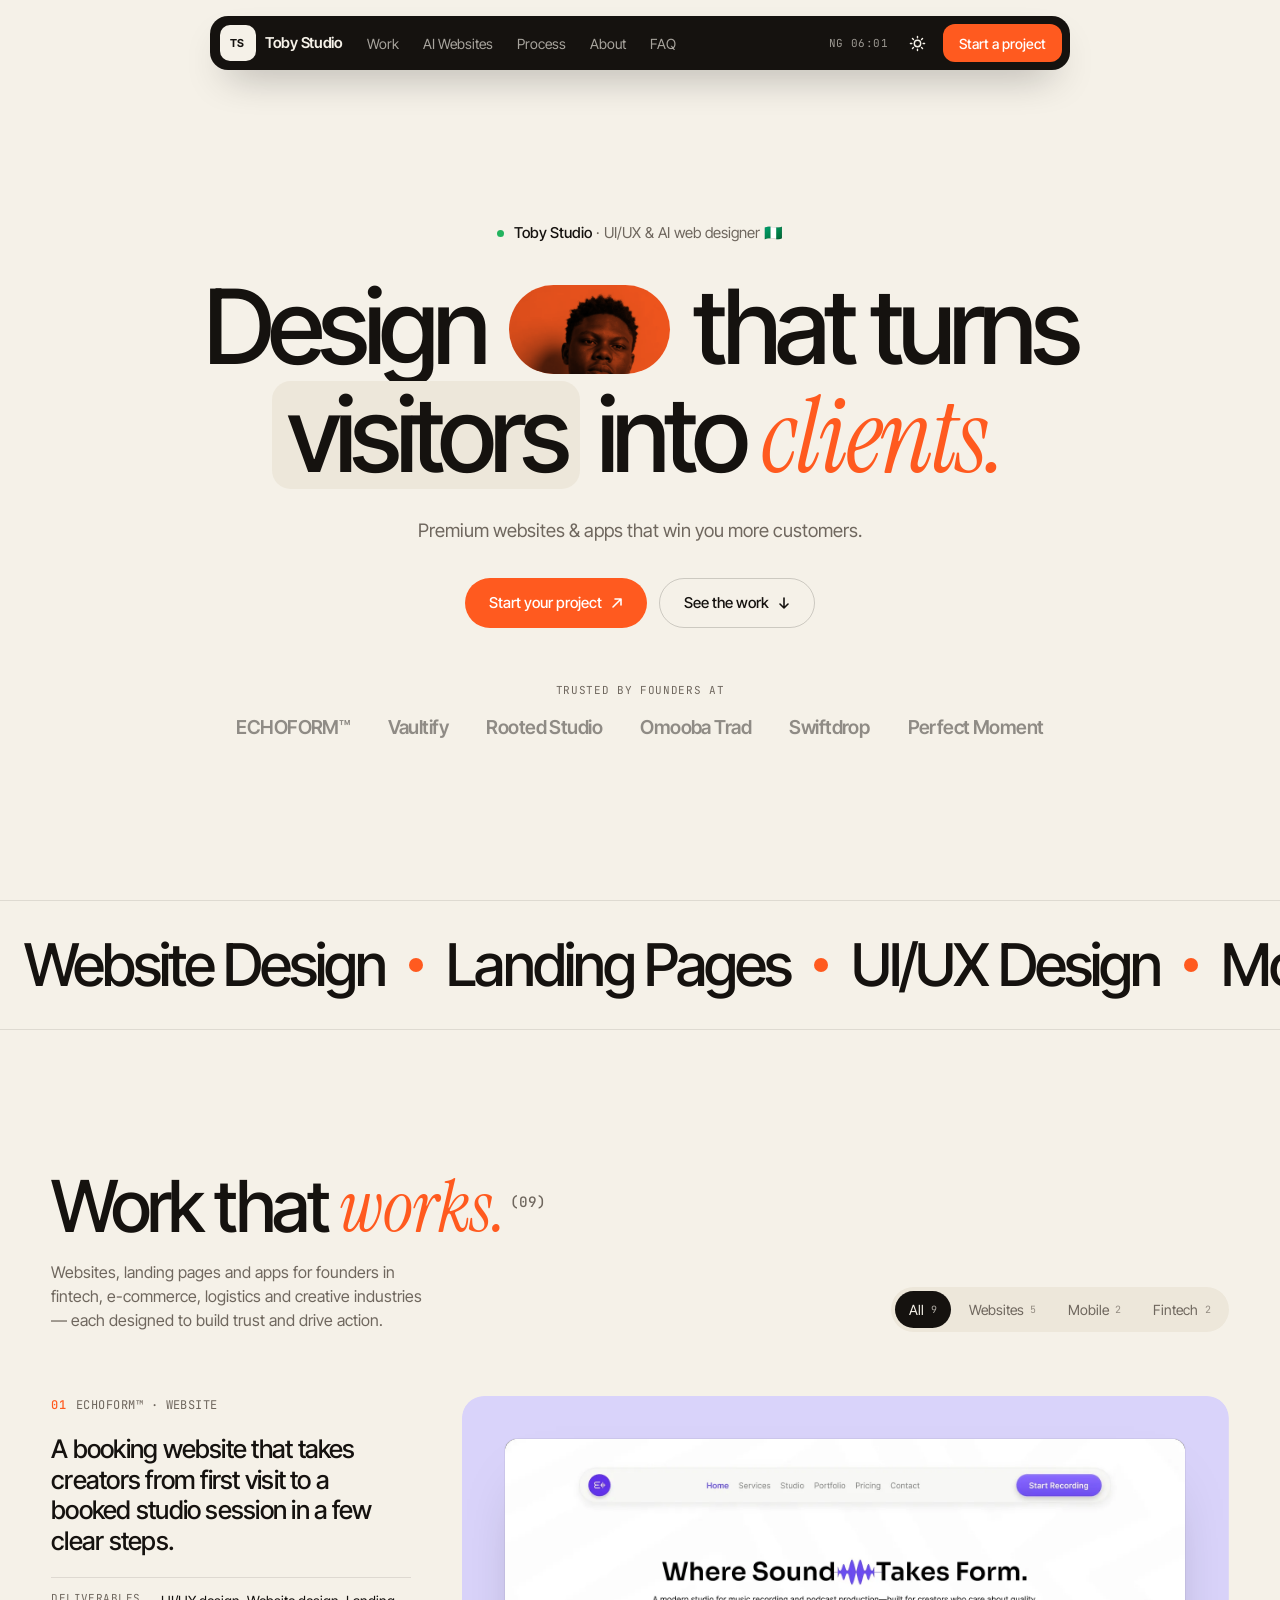
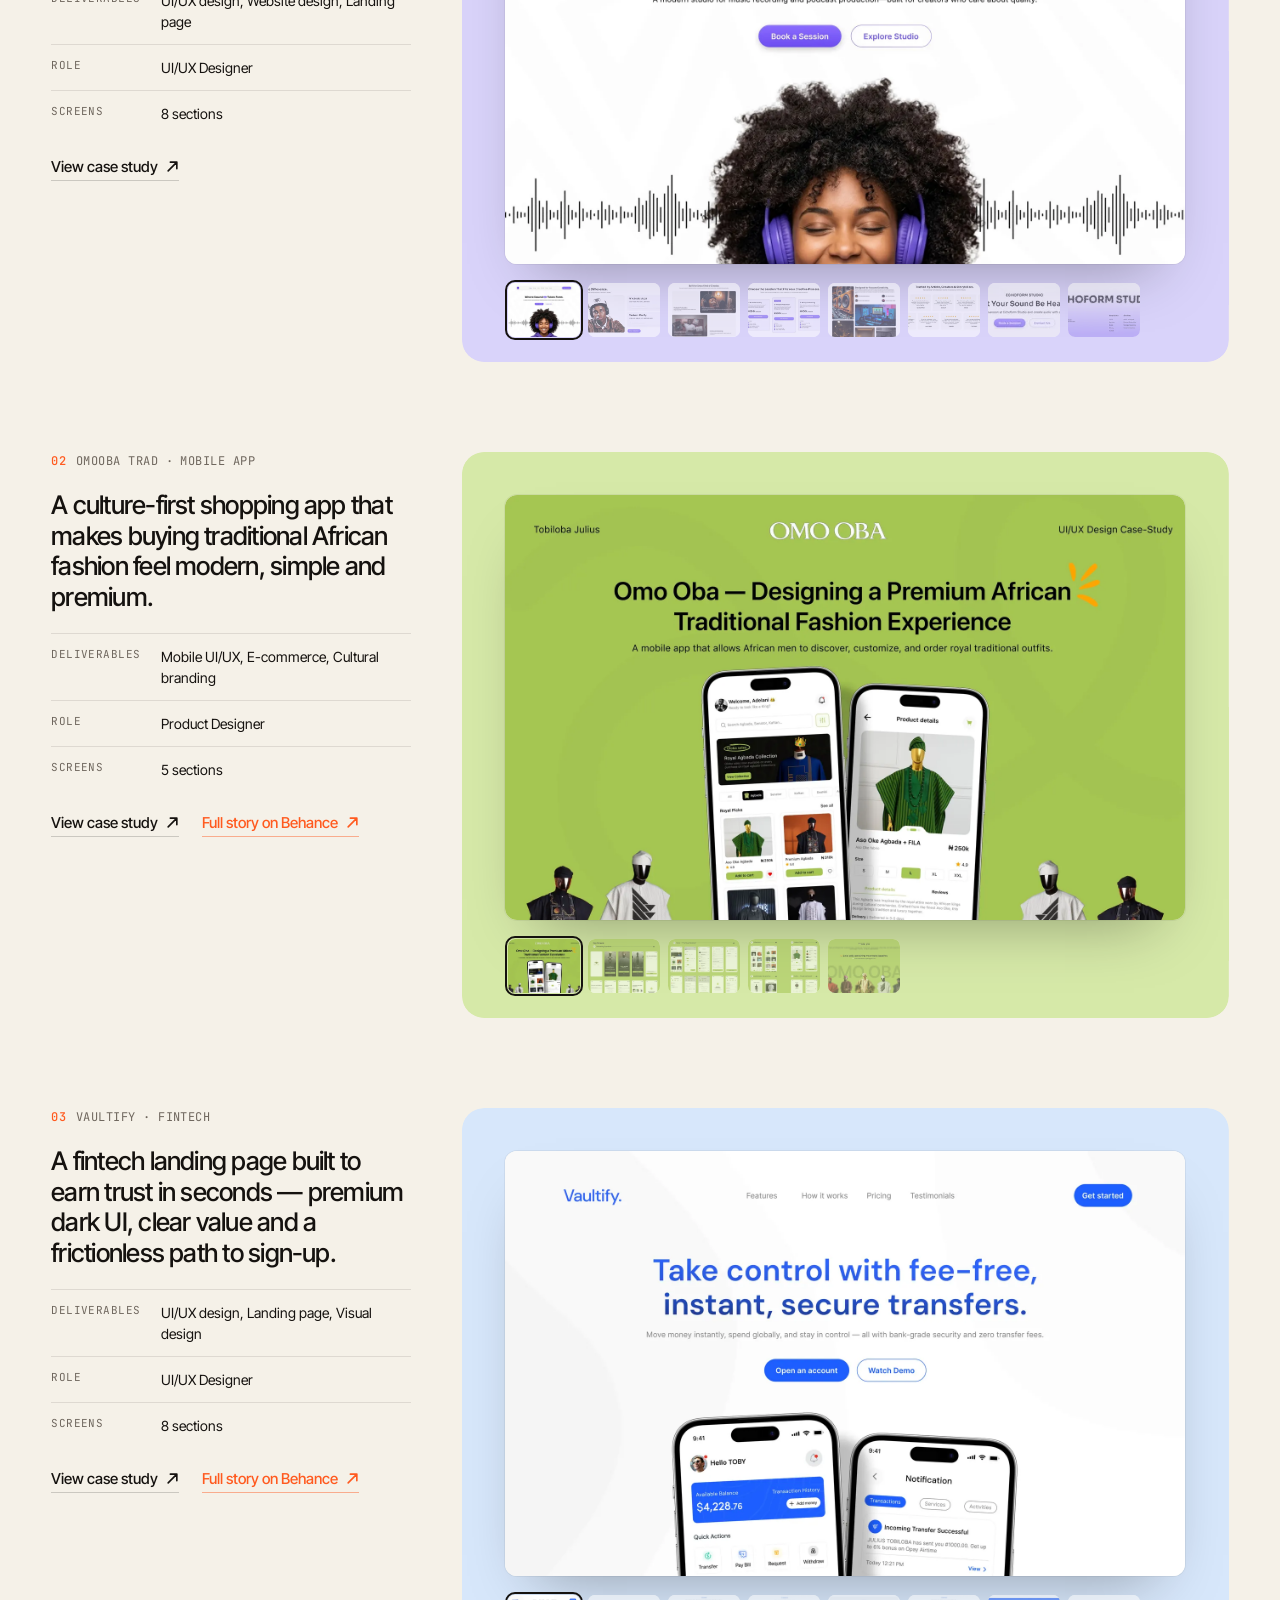
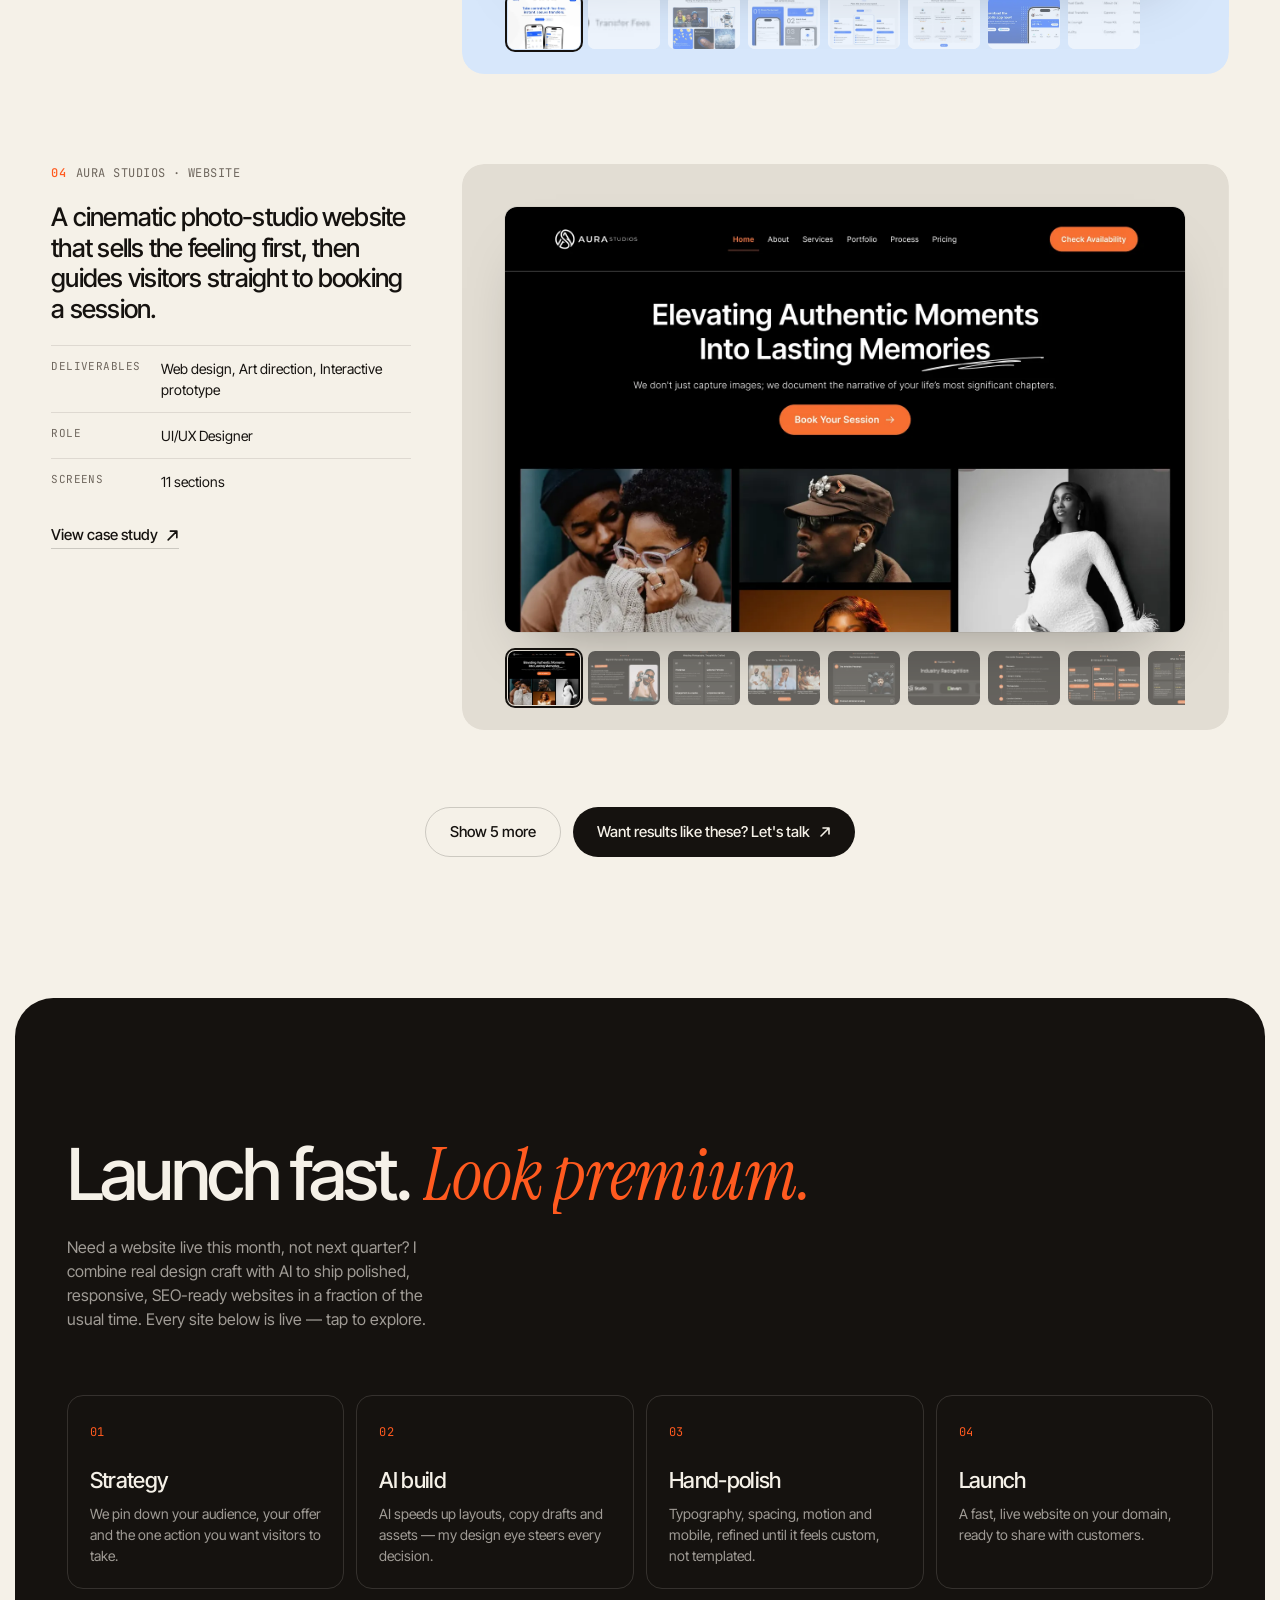
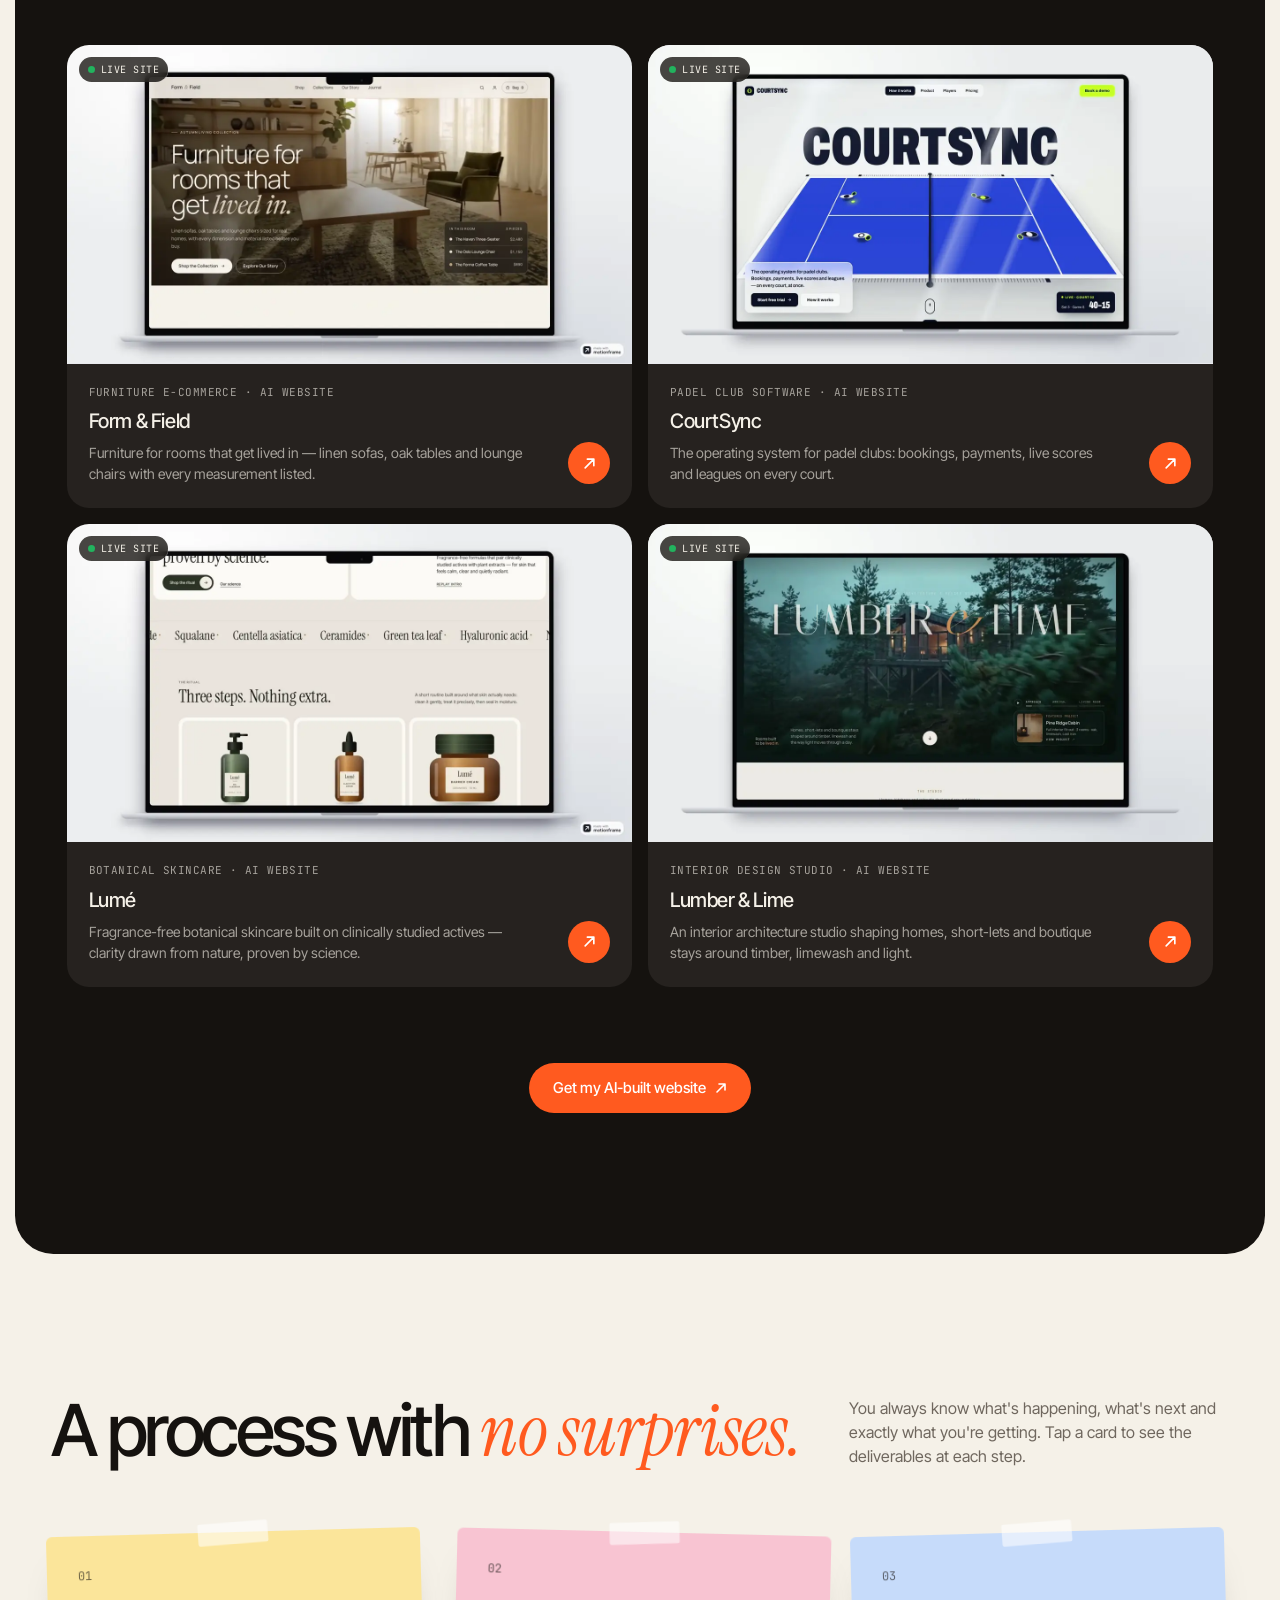
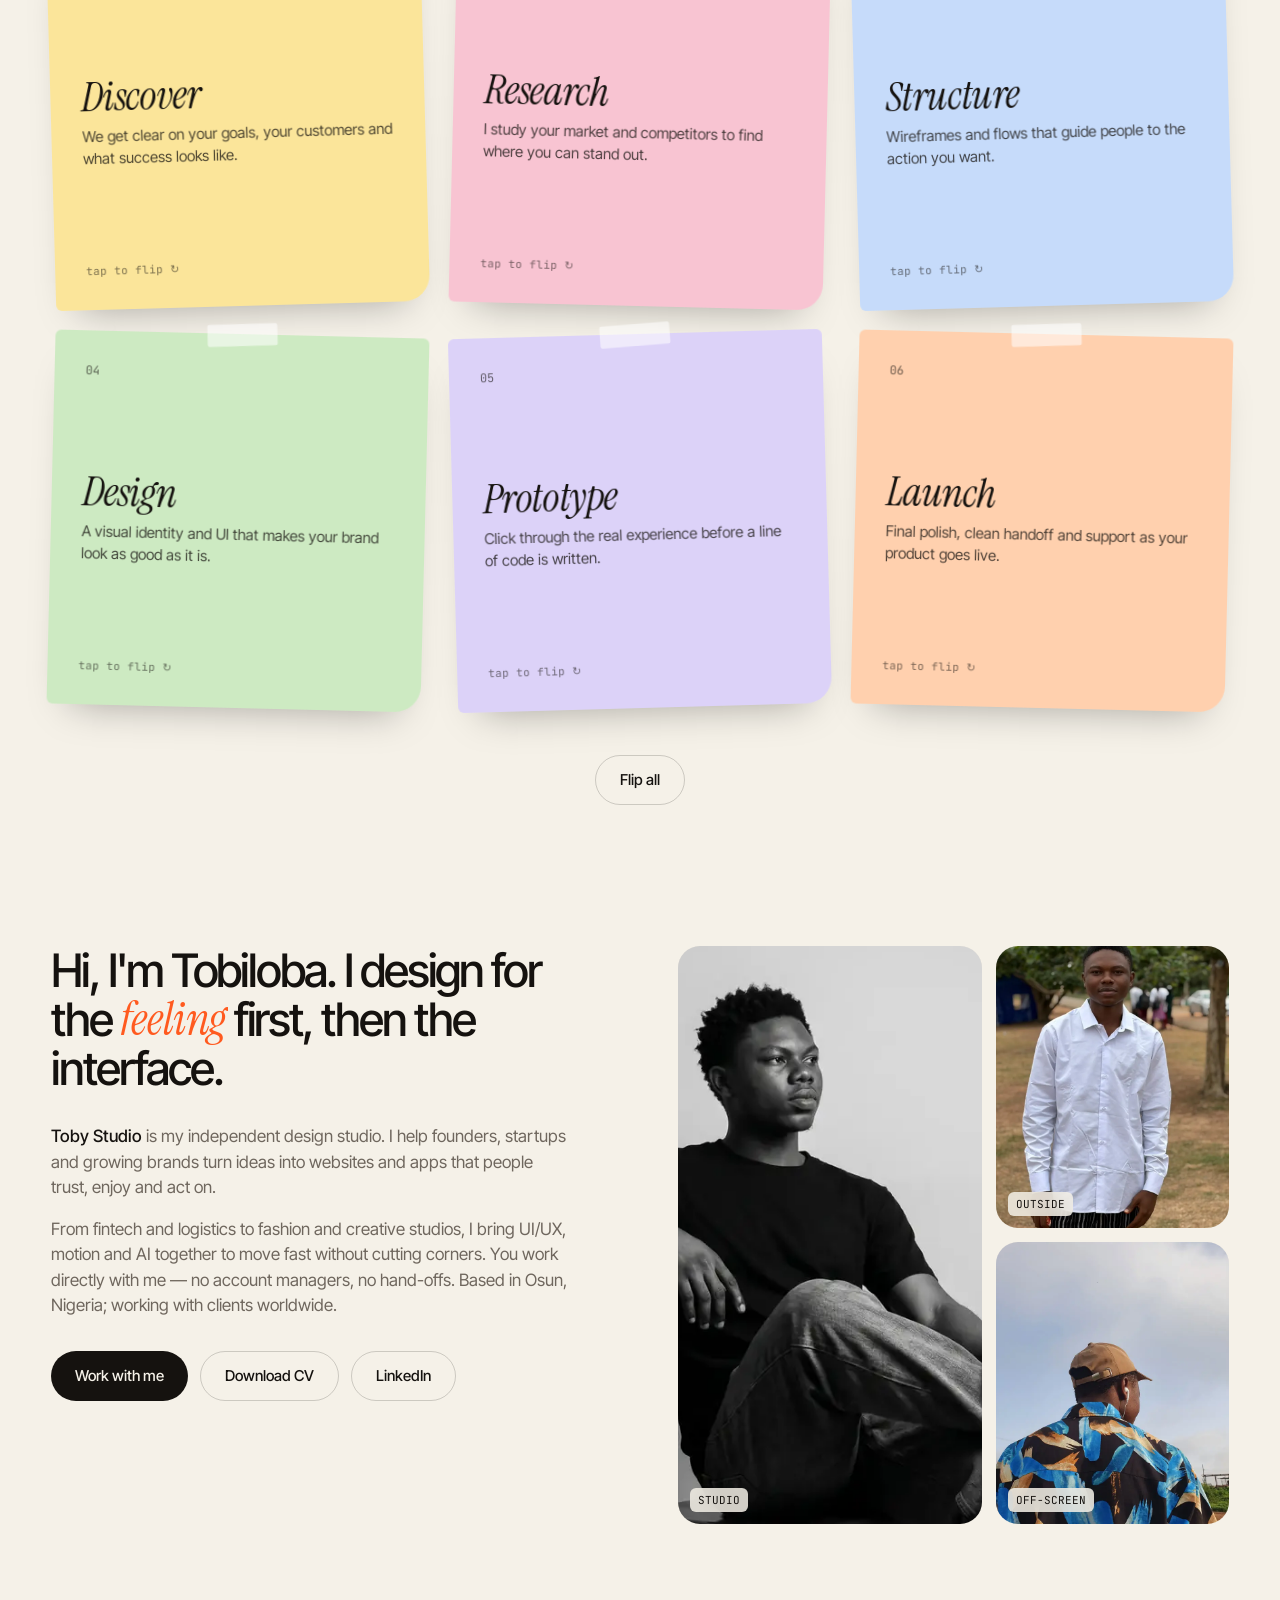
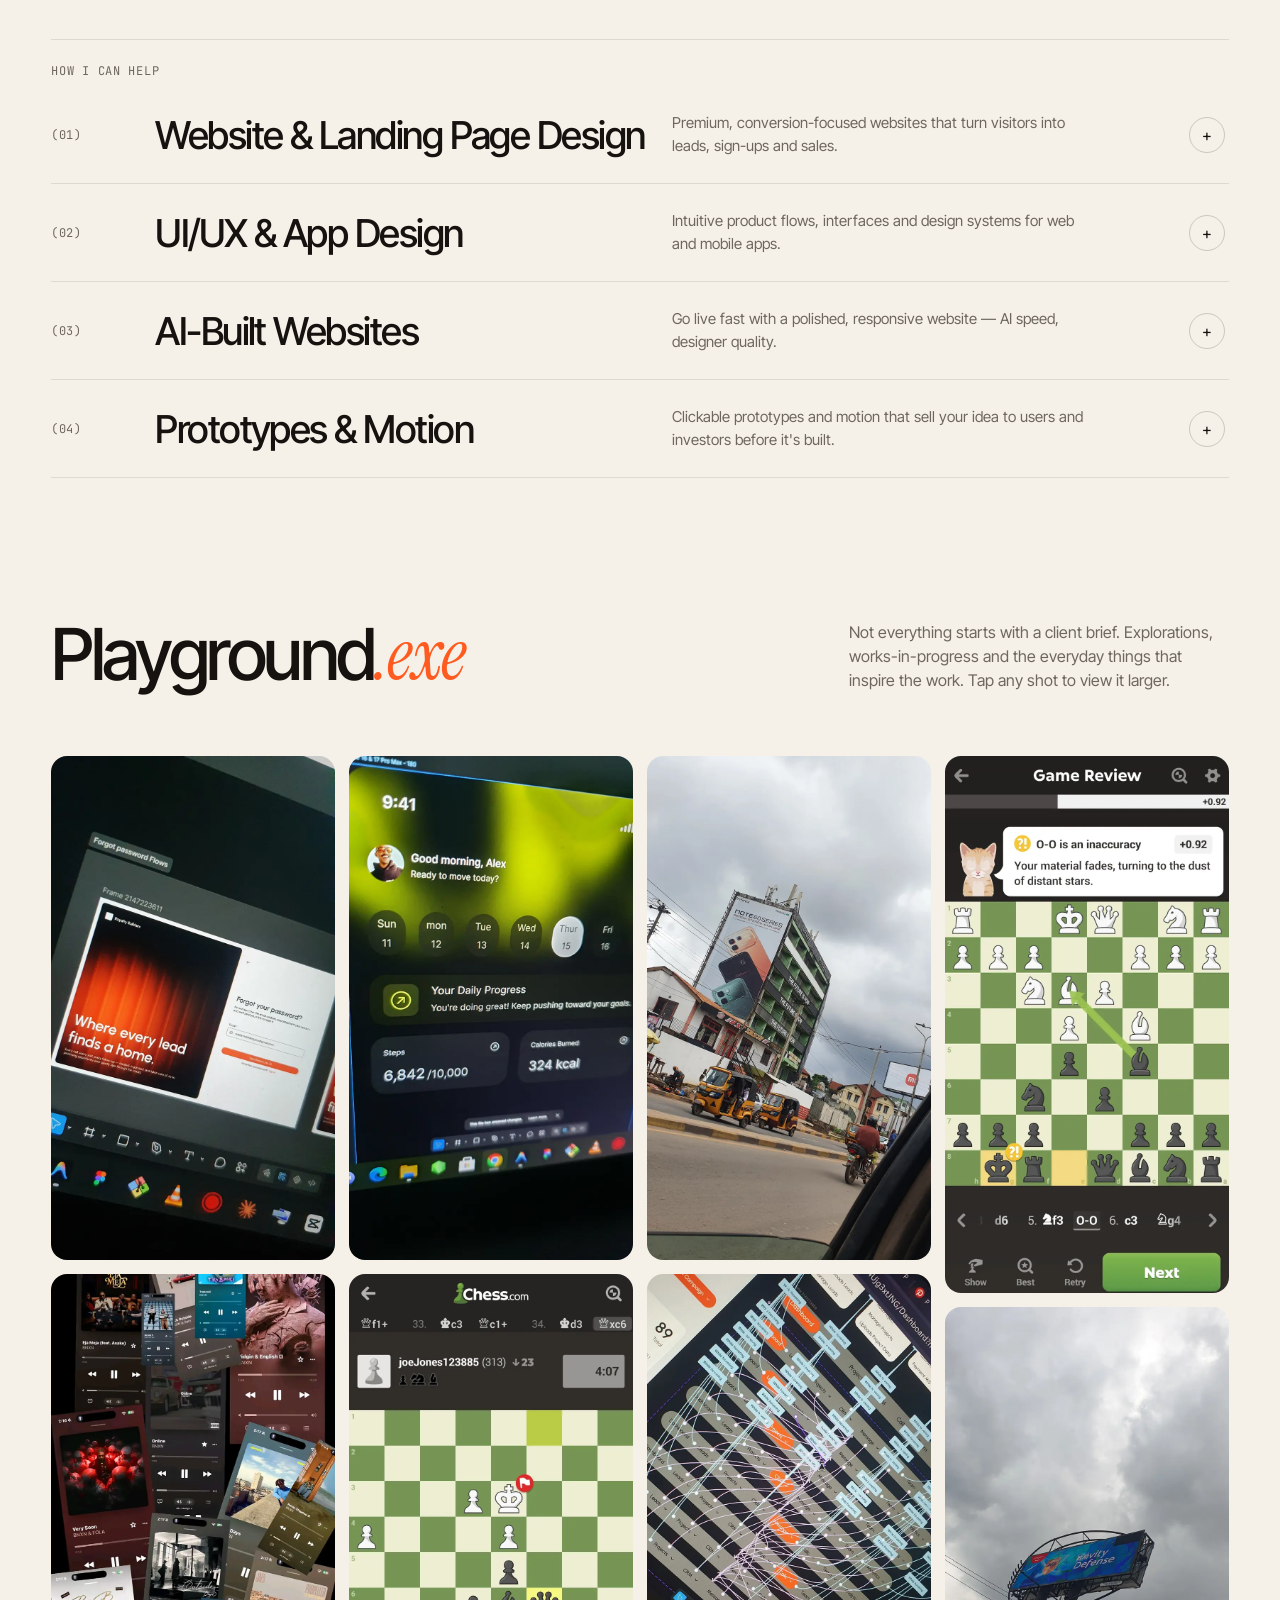
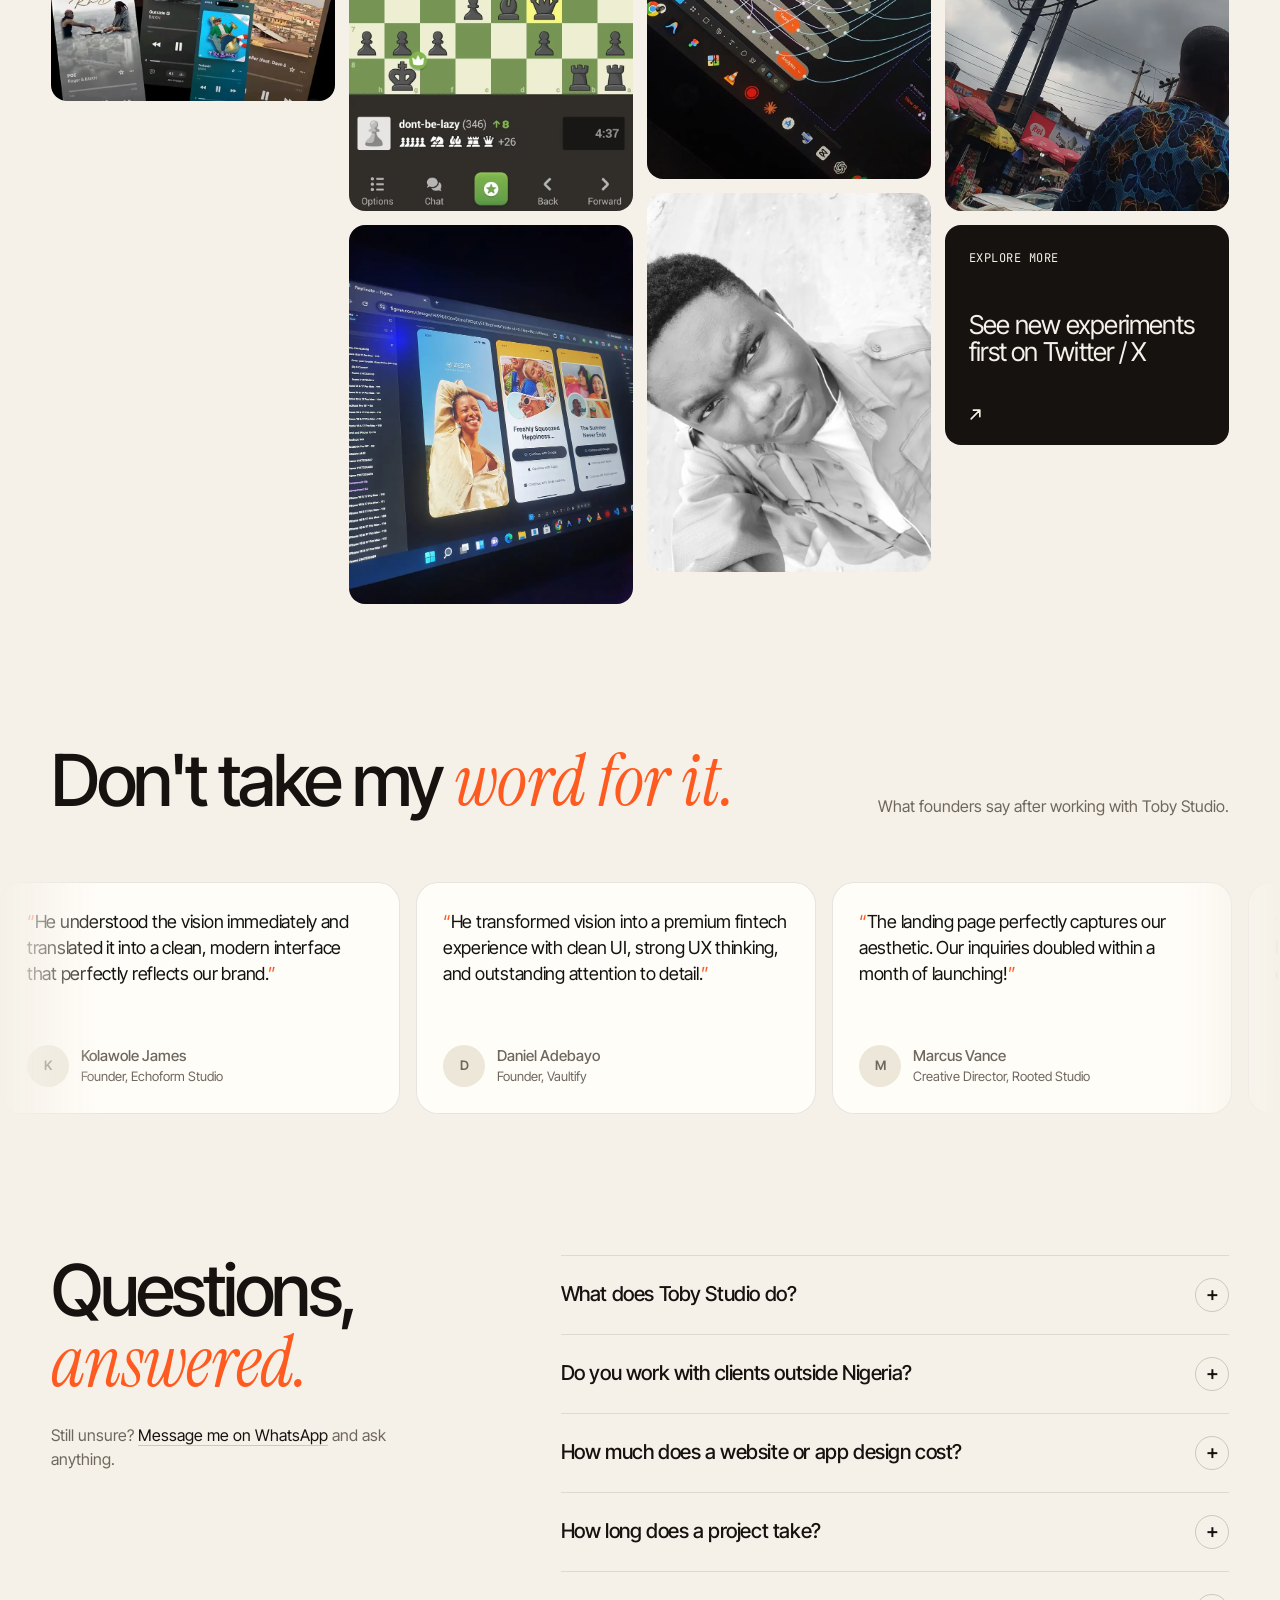
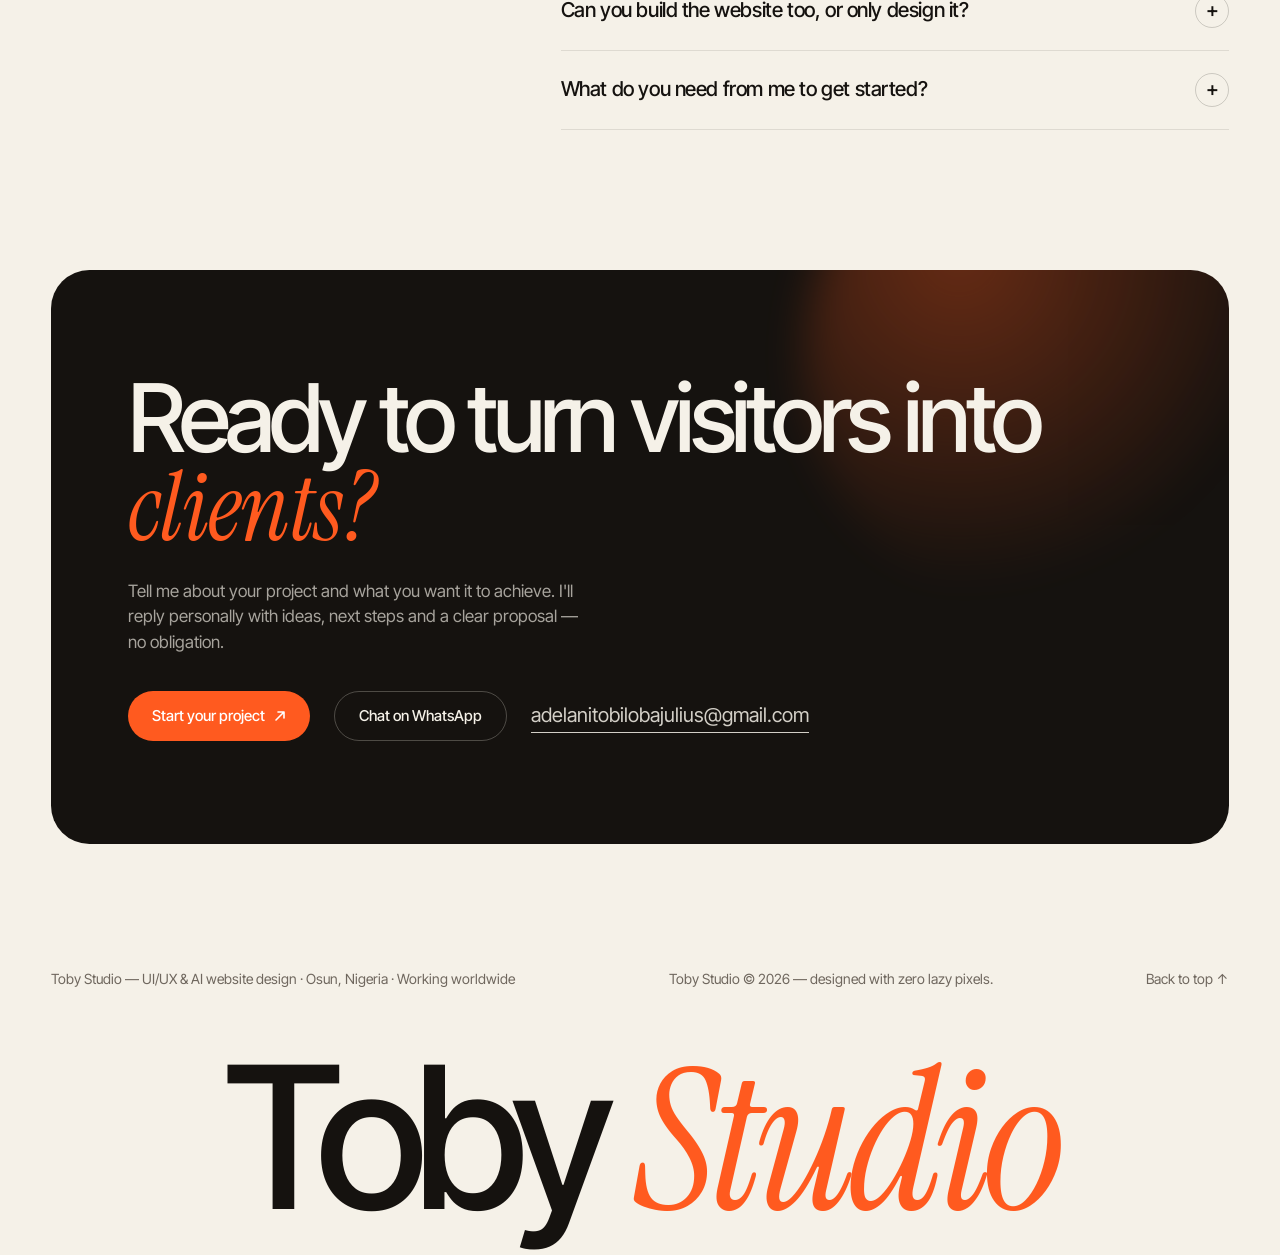
==== index.html @ 5767a740 "Link Vaultify, Omooba, Swiftdrop and Spark to their Behance case studies Co-Authored-By: Claude Opus" ====
<!DOCTYPE html>
<html lang="en">
<head>
<meta charset="UTF-8" />
<meta name="viewport" content="width=device-width, initial-scale=1.0" />
<title>Toby Studio | UI/UX & AI Website Designer in Nigeria</title>
<meta name="description" content="High-converting websites, landing pages and apps for founders worldwide, plus fast AI-built sites. UI/UX design by Tobiloba Julius, Nigeria." />
<meta name="theme-color" content="#F5F1E8" />
<meta property="og:title" content="Toby Studio | Websites & apps that turn visitors into clients" />
<meta property="og:site_name" content="Toby Studio" />
<meta property="og:description" content="UI/UX, website and landing page design by Tobiloba Julius — plus launch-ready AI-built websites. See the work and start your project." />
<meta property="og:locale" content="en_NG" />
<meta name="author" content="Tobiloba Julius" />
<meta name="robots" content="index, follow, max-image-preview:large" />
<link rel="canonical" href="https://toby-studio-ten.vercel.app/" />
<meta property="og:url" content="https://toby-studio-ten.vercel.app/" />
<meta property="og:image" content="https://toby-studio-ten.vercel.app/assets/img/og.jpg" />
<meta property="og:image:width" content="1200" />
<meta property="og:image:height" content="630" />
<meta property="og:image:alt" content="Tobiloba Julius, founder of Toby Studio" />
<meta name="twitter:image" content="https://toby-studio-ten.vercel.app/assets/img/og.jpg" />
<link rel="apple-touch-icon" href="https://toby-studio-ten.vercel.app/assets/img/apple-touch-icon.png" />
<meta property="og:type" content="website" />
<meta name="twitter:card" content="summary_large_image" />
<meta name="twitter:title" content="Toby Studio | Websites & apps that turn visitors into clients" />
<meta name="twitter:description" content="UI/UX, website and landing page design — plus launch-ready AI-built websites." />
<meta name="twitter:creator" content="@Julious_design" />
<script type="application/ld+json">[{"@context": "https://schema.org", "@type": "ProfessionalService", "name": "Toby Studio", "description": "UI/UX design, website and landing page design, mobile app design and AI-built websites for founders, startups and brands.", "founder": {"@type": "Person", "name": "Tobiloba Julius", "jobTitle": "UI/UX & AI Website Designer", "url": "https://toby-studio-ten.vercel.app/", "image": "https://toby-studio-ten.vercel.app/assets/img/headshot-800.webp"}, "email": "adelanitobilobajulius@gmail.com", "telephone": "+2348124084420", "address": {"@type": "PostalAddress", "addressRegion": "Osun", "addressCountry": "NG"}, "areaServed": "Worldwide", "knowsAbout": ["UI/UX design", "Website design", "Landing page design", "Mobile app design", "AI website development", "Prototyping"], "sameAs": ["https://x.com/Julious_design", "https://www.instagram.com/julious_design/", "https://www.behance.net/adelanitobiloba", "https://www.linkedin.com/in/tobiloba-julius/", "https://www.facebook.com/Julious.design"], "url": "https://toby-studio-ten.vercel.app/", "image": "https://toby-studio-ten.vercel.app/assets/img/og.jpg", "logo": "https://toby-studio-ten.vercel.app/assets/img/apple-touch-icon.png"}, {"@context": "https://schema.org", "@type": "FAQPage", "mainEntity": [{"@type": "Question", "name": "What does Toby Studio do?", "acceptedAnswer": {"@type": "Answer", "text": "Toby Studio is the independent design studio of Tobiloba Julius. I design websites, landing pages, mobile apps and product interfaces (UI/UX), and I build launch-ready websites with AI when you need to go live fast."}}, {"@type": "Question", "name": "Do you work with clients outside Nigeria?", "acceptedAnswer": {"@type": "Answer", "text": "Yes. I'm based in Osun, Nigeria and work remotely with founders, startups and brands worldwide. Feedback, calls and handoff all happen online."}}, {"@type": "Question", "name": "How much does a website or app design cost?", "acceptedAnswer": {"@type": "Answer", "text": "Every project is scoped individually, because a single landing page and a full product are very different jobs. Share your goals, timeline and budget range, and I'll send a clear proposal with pricing before any work starts."}}, {"@type": "Question", "name": "How long does a project take?", "acceptedAnswer": {"@type": "Answer", "text": "It depends on scope. A focused landing page moves much faster than a multi-screen app. You'll get a realistic timeline upfront, and regular updates as we go."}}, {"@type": "Question", "name": "Can you build the website too, or only design it?", "acceptedAnswer": {"@type": "Answer", "text": "Both. I can hand your developers clean, developer-ready designs, or design and build the website with AI-powered tools so it's live and ready for customers."}}, {"@type": "Question", "name": "What do you need from me to get started?", "acceptedAnswer": {"@type": "Answer", "text": "A short brief: what you do, who it's for and what you want visitors to do. Examples of sites you like help too. Send it by email or WhatsApp and we'll take it from there."}}]}, {"@context": "https://schema.org", "@type": "WebSite", "name": "Toby Studio", "url": "https://toby-studio-ten.vercel.app/"}]</script>
<link rel="icon" type="image/svg+xml" href="./favicon.svg" />
<link rel="preconnect" href="https://fonts.googleapis.com" />
<link rel="preconnect" href="https://fonts.gstatic.com" crossorigin />
<link href="https://fonts.googleapis.com/css2?family=Inter+Tight:wght@400;500;600&family=Instrument+Serif:ital@0;1&family=JetBrains+Mono:wght@400;500&display=swap" rel="stylesheet" />
<link rel="preload" as="image" href="./assets/img/headshot-800.webp" fetchpriority="high" />
<script>
  try { const t = localStorage.getItem('toby-theme'); if (t) document.documentElement.dataset.theme = t; } catch (e) {}
</script>
<style>
:root{
  --bg:#F5F1E8;
  --bg-2:#EDE7DA;
  --card:#FFFDF8;
  --fg:#15120F;
  --muted:#6F675E;
  --line:rgba(21,18,15,.10);
  --line-2:rgba(21,18,15,.18);
  --ink:#15120F;        /* always-contrasting surfaces (nav, AI block, CTA) */
  --ink-fg:#F5F1E8;
  --accent:#FF5A1F;
  --ok:#22B35E;
  --sans:"Inter Tight",system-ui,-apple-system,Segoe UI,Roboto,sans-serif;
  --serif:"Instrument Serif",Georgia,serif;
  --mono:"JetBrains Mono",ui-monospace,SFMono-Regular,Menlo,monospace;
  --pad:clamp(16px,4vw,56px);
  --max:1360px;
  --r:22px;
  --ease:cubic-bezier(.22,1,.36,1);
  color-scheme:light;
}
:root[data-theme="dark"]{
  --bg:#100E0C;
  --bg-2:#1A1714;
  --card:#1E1B17;
  --fg:#F2EDE4;
  --muted:#9A9288;
  --line:rgba(242,237,228,.10);
  --line-2:rgba(242,237,228,.18);
  --ink:#F2EDE4;
  --ink-fg:#100E0C;
  color-scheme:dark;
}
*,*::before,*::after{box-sizing:border-box;margin:0;padding:0}
html{scroll-behavior:smooth;-webkit-text-size-adjust:100%}
body{background:var(--bg);color:var(--fg);font-family:var(--sans);font-size:16px;line-height:1.5;-webkit-font-smoothing:antialiased;overflow-x:hidden;transition:background .5s,color .5s}
img,video{display:block;max-width:100%}
a{color:inherit;text-decoration:none}
button{font:inherit;color:inherit;background:none;border:0;cursor:pointer}
::selection{background:var(--accent);color:#fff}
.serif{font-family:var(--serif);font-style:italic;font-weight:400;letter-spacing:-.01em}
.mono{font-family:var(--mono);font-size:12px;letter-spacing:.04em;text-transform:uppercase}
.wrap{max-width:var(--max);margin:0 auto;padding:0 var(--pad)}
[hidden]{display:none!important}
.sr-only{position:absolute;width:1px;height:1px;overflow:hidden;clip:rect(0 0 0 0);white-space:nowrap}

/* buttons */
.btn{display:inline-flex;align-items:center;justify-content:center;gap:.55rem;height:50px;padding:0 24px;border-radius:999px;font-weight:500;font-size:15px;transition:transform .4s var(--ease),background .3s,color .3s,border-color .3s;white-space:nowrap}
.btn:active{transform:scale(.97)}
.btn svg{transition:transform .4s var(--ease)}
.btn:hover svg{transform:translate(2px,-2px)}
.btn-dark{background:var(--fg);color:var(--bg)}
.btn-dark:hover{background:var(--accent);color:#fff}
.btn-accent{background:var(--accent);color:#fff}
.btn-accent:hover{background:var(--fg);color:var(--bg)}
.btn-ghost{border:1px solid var(--line-2)}
.btn-ghost:hover{border-color:var(--fg)}
.dot{width:7px;height:7px;border-radius:50%;background:var(--ok);box-shadow:0 0 0 0 rgba(34,179,94,.55);animation:pulse 2s infinite;flex:none}
@keyframes pulse{70%{box-shadow:0 0 0 8px rgba(34,179,94,0)}100%{box-shadow:0 0 0 0 rgba(34,179,94,0)}}

/* floating nav */
.nav{position:fixed;top:16px;left:50%;transform:translateX(-50%);z-index:50;width:min(860px,calc(100% - 24px));background:var(--ink);color:var(--ink-fg);border-radius:18px;padding:8px 8px 8px 10px;display:flex;align-items:center;gap:1rem;box-shadow:0 18px 40px -18px rgba(0,0,0,.45);transition:transform .5s var(--ease)}
.nav.hide{transform:translate(-50%,-140%)}
.logo-mark{width:36px;height:36px;border-radius:10px;background:var(--ink-fg);color:var(--ink);display:grid;place-items:center;font-size:11px;font-weight:700;letter-spacing:.02em;flex:none;transition:transform .5s var(--ease),background .3s,color .3s}
.brand{display:inline-flex;align-items:center;gap:.6rem;flex:none}
.brand-name{font-weight:600;font-size:15px;letter-spacing:-.02em}
.brand:hover .logo-mark{transform:rotate(-8deg);background:var(--accent);color:#fff}
.wordmark{font-size:clamp(64px,15.5vw,250px);font-weight:500;letter-spacing:-.065em;line-height:.85;text-align:center;margin-top:clamp(32px,5vw,64px);white-space:nowrap;user-select:none;color:var(--fg)}
.wordmark .serif{color:var(--accent);letter-spacing:-.04em}
.footer{overflow:hidden}
@media (max-width:1100px) and (min-width:1025px){.brand-name{display:none}}
.nav-links{display:flex;gap:1.5rem;font-size:14px;margin-left:.5rem}
.nav-links a{opacity:.65;transition:opacity .3s}
.nav-links a:hover{opacity:1}
.nav-right{margin-left:auto;display:flex;align-items:center;gap:.4rem}
.nav-clock{font-family:var(--mono);font-size:11px;opacity:.6;letter-spacing:.04em;margin-right:.25rem;white-space:nowrap}
.icon-btn{width:38px;height:38px;border-radius:12px;display:grid;place-items:center;transition:background .3s}
.icon-btn:hover{background:rgba(127,127,127,.2)}
.nav .btn{height:38px;padding:0 16px;font-size:14px;border-radius:12px}
.menu-btn{display:none}
.menu-btn span{display:block;width:16px;height:1.5px;background:currentColor;transition:transform .4s var(--ease)}
.menu-btn span+span{margin-top:5px}
.menu-open .menu-btn span:first-child{transform:translateY(3.25px) rotate(45deg)}
.menu-open .menu-btn span:last-child{transform:translateY(-3.25px) rotate(-45deg)}
.theme-moon{display:none}
:root[data-theme="dark"] .theme-sun{display:none}
:root[data-theme="dark"] .theme-moon{display:block}
.mobile-menu{position:fixed;inset:0;z-index:45;background:var(--bg);padding:110px var(--pad) 40px;display:flex;flex-direction:column;justify-content:space-between;clip-path:inset(0 0 100% 0);transition:clip-path .7s var(--ease)}
.menu-open .mobile-menu{clip-path:inset(0 0 0 0)}
.mobile-menu nav a{display:block;font-size:clamp(40px,12vw,64px);letter-spacing:-.04em;line-height:1.1;padding:.15em 0;border-bottom:1px solid var(--line)}

/* hero */
.hero{min-height:100svh;display:flex;flex-direction:column;align-items:center;justify-content:center;text-align:center;padding:120px var(--pad) 56px;position:relative}
.hello{display:inline-flex;align-items:center;gap:.6rem;font-size:15px;color:var(--muted);margin-bottom:28px}
.hello b{color:var(--fg);font-weight:500}
.hello > span:last-child{text-align:center}
@media (max-width:640px){.hello{font-size:13px;max-width:300px}}
.hero h1{font-weight:500;font-size:clamp(30px,min(8.1vw,15vh),132px);line-height:1.04;letter-spacing:-.055em}
.hero h1 .ln{display:block;white-space:nowrap}
.hero-sub em{font-family:var(--serif);font-size:1.12em;line-height:1;color:var(--fg)}
.hero h1 .serif{color:var(--accent);letter-spacing:-.025em;padding-right:.03em}
.w{display:inline-block;opacity:0;transform:translateY(.4em);filter:blur(8px);transition:opacity .9s var(--ease),transform .9s var(--ease),filter .9s var(--ease),width .6s var(--ease)}
.ready .w{opacity:1;transform:none;filter:none}
.face{display:inline-block;vertical-align:middle;width:1.55em;height:.86em;border-radius:999px;overflow:hidden;margin:0 .06em;position:relative;top:-.06em;background:var(--accent)}
.face:hover{width:1.9em}
.face img{width:100%;height:100%;object-fit:cover;object-position:center 22%;filter:grayscale(1) contrast(1.05);mix-blend-mode:multiply}
.hl{background:var(--bg-2);border-radius:.18em;padding:0 .14em}
.hero-sub{margin:26px auto 0;font-size:clamp(14px,1.45vw,21px);color:var(--muted);white-space:nowrap}
.chips{display:flex;flex-wrap:wrap;justify-content:center;align-items:center;gap:8px;margin-top:24px;font-size:14px}
.chips .lbl{color:var(--muted);margin-right:4px}
.chip{padding:6px 12px;border-radius:999px;background:var(--card);border:1px solid var(--line);transition:transform .4s var(--ease),background .3s,color .3s}
.chip:hover{transform:translateY(-3px) rotate(-2deg);background:var(--fg);color:var(--bg)}
.hero-cta{display:flex;flex-wrap:wrap;justify-content:center;gap:.75rem;margin-top:34px}
.avail{display:inline-flex;align-items:center;gap:.5rem;font-size:13px;color:var(--muted);margin-top:18px}
.trust{margin-top:clamp(40px,6vh,72px);display:flex;flex-direction:column;align-items:center;gap:14px}
.trust-lbl{font-family:var(--mono);font-size:11px;text-transform:uppercase;letter-spacing:.06em;color:var(--muted)}
.trust ul{list-style:none;display:flex;flex-wrap:wrap;justify-content:center;gap:10px clamp(20px,3vw,44px)}
.trust li{font-size:clamp(16px,1.5vw,21px);font-weight:600;letter-spacing:-.03em;color:var(--fg);opacity:.45;transition:opacity .3s}
.trust li:hover{opacity:1}
.u{color:var(--fg);border-bottom:1px solid var(--line-2)}
.u:hover{color:var(--accent);border-color:var(--accent)}
.services-title{font-family:var(--mono);font-size:12px;font-weight:400;text-transform:uppercase;letter-spacing:.06em;color:var(--muted);padding:22px 0 6px}
.more-wrap{gap:.75rem;flex-wrap:wrap}
.faq-grid{display:grid;grid-template-columns:.8fr 1.2fr;gap:clamp(24px,5vw,80px);align-items:start}
.faq-list{border-top:1px solid var(--line)}
.faq-item{border-bottom:1px solid var(--line)}
.faq-item summary{list-style:none;cursor:pointer;display:flex;justify-content:space-between;align-items:center;gap:1rem;padding:22px 0;font-size:clamp(18px,1.6vw,22px);font-weight:500;letter-spacing:-.02em}
.faq-item summary::-webkit-details-marker{display:none}
.faq-item .plus{width:34px;height:34px;flex:none;border-radius:50%;border:1px solid var(--line-2);display:grid;place-items:center;transition:transform .4s var(--ease),background .3s,color .3s}
.faq-item[open] .plus{transform:rotate(45deg);background:var(--accent);border-color:var(--accent);color:#fff}
.faq-item p{color:var(--muted);padding:0 48px 22px 0;max-width:640px}
@media (max-width:1024px){.faq-grid{grid-template-columns:1fr}}
.fade{opacity:0;transform:translateY(14px);transition:opacity 1s var(--ease) .45s,transform 1s var(--ease) .45s}
.ready .fade{opacity:1;transform:none}

/* marquee */
.marquee{overflow:hidden;border-block:1px solid var(--line);padding:20px 0;user-select:none}
.marquee-track{display:flex;align-items:center;width:max-content;animation:scroll 40s linear infinite}
.marquee-track span{font-size:clamp(32px,4.6vw,68px);letter-spacing:-.05em;font-weight:500;padding:0 .4em;white-space:nowrap}
.marquee-track i{width:14px;height:14px;border-radius:50%;background:var(--accent);flex:none}
@keyframes scroll{to{transform:translateX(-50%)}}

/* sections */
.section{padding:clamp(80px,11vw,150px) 0}
.s-head{display:flex;justify-content:space-between;align-items:flex-end;gap:1.5rem 2rem;margin-bottom:clamp(36px,5vw,64px);flex-wrap:wrap}
.s-title{font-weight:500;font-size:clamp(40px,5.6vw,84px);line-height:1;letter-spacing:-.05em}
.s-title sup{font-family:var(--mono);font-size:.2em;letter-spacing:0;vertical-align:super;color:var(--muted);margin-left:.3em}
.s-title .serif{color:var(--accent)}
.s-sub{max-width:380px;color:var(--muted)}
.reveal{opacity:0}
.reveal.in{opacity:1;animation:rvUp 1s var(--ease) var(--d,0ms) backwards}
@keyframes rvUp{from{opacity:0;translate:0 44px}to{opacity:1;translate:0 0}}

/* tabs */
.tabs{display:inline-flex;gap:4px;padding:4px;background:var(--bg-2);border-radius:999px;flex-wrap:wrap}
.tabs button{padding:8px 14px;border-radius:999px;font-size:14px;color:var(--muted);transition:background .3s,color .3s;display:inline-flex;gap:.4rem;align-items:center}
.tabs button small{font-family:var(--mono);font-size:10px;opacity:.7}
.tabs button.active{background:var(--fg);color:var(--bg)}
.tabs button:not(.active):hover{color:var(--fg)}

/* case rows */
.cases{display:flex;flex-direction:column;gap:clamp(56px,7vw,100px)}
.case{display:grid;grid-template-columns:minmax(260px,.75fr) 1.6fr;gap:clamp(24px,4vw,64px);align-items:start}
.case[hidden]{display:none}
.case-info{position:sticky;top:110px;display:flex;flex-direction:column;gap:1.25rem}
.case-label{display:flex;align-items:center;gap:.6rem;color:var(--muted)}
.case-label b{color:var(--accent);font-weight:500}
.case-info h3{font-size:clamp(22px,2vw,28px);font-weight:500;letter-spacing:-.03em;line-height:1.2}
.case-info dl{display:grid;grid-template-columns:110px 1fr;font-size:14px}
.case-info dt{font-family:var(--mono);font-size:11px;text-transform:uppercase;letter-spacing:.04em;color:var(--muted);padding:12px 0;border-top:1px solid var(--line)}
.case-info dd{padding:12px 0;border-top:1px solid var(--line)}
.case-open{align-self:flex-start;display:inline-flex;align-items:center;gap:.5rem;font-weight:500;font-size:15px;border-bottom:1px solid var(--line-2);padding-bottom:2px;transition:color .3s,border-color .3s}
.case-open:hover{color:var(--accent);border-color:var(--accent)}
.stage{background:var(--tint,var(--bg-2));border-radius:var(--r);padding:clamp(16px,3.4vw,44px) clamp(16px,3.4vw,44px) clamp(14px,2vw,22px);position:relative;overflow:hidden}
:root[data-theme="dark"] .stage{background:color-mix(in srgb,var(--tint) 18%,var(--card))}
.stage-main{display:block;width:100%;aspect-ratio:16/10;border-radius:12px;overflow:hidden;background:var(--card);box-shadow:0 30px 60px -30px rgba(0,0,0,.35),0 0 0 1px rgba(0,0,0,.05);cursor:none}
.stage-main img{width:100%;height:100%;object-fit:cover;object-position:top center;transition:transform 1.4s var(--ease),opacity .35s}
.stage-main:hover img{transform:scale(1.03)}
.stage-main img.swap{opacity:0}
.strip{display:flex;gap:8px;margin-top:16px;overflow-x:auto;scrollbar-width:none;padding:3px}
.strip::-webkit-scrollbar{display:none}
.strip button{flex:none;width:72px;height:54px;border-radius:7px;overflow:hidden;opacity:.55;outline:2px solid transparent;outline-offset:1px;transition:opacity .3s,outline-color .3s,transform .3s var(--ease);background:var(--card)}
.strip button:hover{opacity:.9;transform:translateY(-2px)}
.strip button.active{opacity:1;outline-color:var(--fg)}
.strip img{width:100%;height:100%;object-fit:cover;object-position:top}
.more-wrap{display:flex;justify-content:center;margin-top:clamp(48px,6vw,80px)}

/* cursor */
.cursor{position:fixed;top:0;left:0;z-index:60;width:88px;height:88px;margin:-44px 0 0 -44px;border-radius:50%;background:var(--accent);color:#fff;display:grid;place-items:center;font-size:13px;font-weight:600;pointer-events:none;transform:translate3d(-200px,-200px,0);scale:0;transition:scale .4s var(--ease);will-change:transform}
.cursor.on{scale:1}
@media (hover:none),(pointer:coarse){.cursor{display:none}.stage-main{cursor:pointer}}

/* AI section (contrasting block in both themes) */
.ai{background:var(--ink);color:var(--ink-fg);border-radius:clamp(22px,3vw,40px);margin:0 clamp(8px,1.2vw,16px)}
.ai .s-sub{color:color-mix(in srgb,var(--ink-fg) 62%,transparent)}
.ai-flow{display:grid;grid-template-columns:repeat(4,1fr);gap:12px;margin-bottom:clamp(36px,5vw,56px)}
.ai-step{border:1px solid color-mix(in srgb,var(--ink-fg) 14%,transparent);border-radius:16px;padding:22px;transition:background .4s,border-color .4s}
.ai-step:hover{background:color-mix(in srgb,var(--ink-fg) 6%,transparent);border-color:var(--accent)}
.ai-step .mono{color:var(--accent)}
.ai-step h4{font-size:22px;font-weight:500;letter-spacing:-.03em;margin:22px 0 6px}
.ai-step p{font-size:14px;color:color-mix(in srgb,var(--ink-fg) 62%,transparent)}
.ai-grid{display:grid;grid-template-columns:repeat(2,1fr);gap:16px}
@media (max-width:760px){.ai-grid{grid-template-columns:1fr}}
.ai-card{border-radius:var(--r);overflow:hidden;background:color-mix(in srgb,var(--ink-fg) 7%,transparent);display:flex;flex-direction:column;transition:transform .5s var(--ease)}
.ai-card:hover{transform:translateY(-6px)}
.ai-card .media{aspect-ratio:16/9;overflow:hidden;background:#E9EAEE;position:relative}
.ai-card .live{position:absolute;top:12px;left:12px;display:inline-flex;align-items:center;gap:6px;font-family:var(--mono);font-size:10px;text-transform:uppercase;letter-spacing:.05em;background:rgba(21,18,15,.78);color:#F5F1E8;padding:5px 9px;border-radius:999px;backdrop-filter:blur(6px)}
.ai-card .media img,.ai-card .media video{width:100%;height:100%;object-fit:cover;object-position:top}
.ai-card .body{padding:20px 22px 24px;display:flex;justify-content:space-between;gap:1rem;align-items:flex-end;flex:1}
.ai-card h4{font-size:20px;font-weight:500;letter-spacing:-.02em}
.ai-card .body div span{font-size:11px;opacity:.62;display:block;margin-bottom:6px}
.ai-card .body p{font-size:14px;opacity:.62;margin-top:6px;max-width:440px}
.ai-card .go{width:42px;height:42px;flex:none;border-radius:50%;background:var(--accent);color:#fff;display:grid;place-items:center;transition:transform .5s var(--ease)}
.ai-card:hover .go{transform:rotate(45deg)}
.ai-empty{grid-column:1/-1;border:1.5px dashed color-mix(in srgb,var(--ink-fg) 25%,transparent);border-radius:var(--r);padding:clamp(28px,4vw,48px);display:flex;justify-content:space-between;align-items:center;gap:1.5rem;flex-wrap:wrap}
.ai-empty p{font-size:clamp(20px,2.2vw,30px);letter-spacing:-.03em;max-width:620px;line-height:1.2}

/* process cards */
.notes{display:grid;grid-template-columns:repeat(3,1fr);gap:clamp(18px,2.2vw,30px)}
.note{perspective:1200px;aspect-ratio:1/1;cursor:pointer;text-align:left;transition:transform .5s var(--ease),opacity 1s var(--ease)}
.note:nth-child(odd){transform:rotate(-1.6deg)}
.note:nth-child(even){transform:rotate(1.4deg)}
.note:hover{transform:rotate(0) translateY(-6px)}
.note.reveal.in{animation-name:rvNote}
@keyframes rvNote{from{opacity:0;translate:0 70px;rotate:-6deg}to{opacity:1;translate:0 0;rotate:0deg}}
.note-in{position:relative;width:100%;height:100%;transform-style:preserve-3d;transition:transform .8s var(--ease)}
.note.flipped .note-in{transform:rotateY(180deg)}
.note-face{position:absolute;inset:0;backface-visibility:hidden;-webkit-backface-visibility:hidden;border-radius:6px 6px 26px 6px;padding:clamp(20px,2.4vw,32px);display:flex;flex-direction:column;justify-content:space-between;color:#15120F;box-shadow:0 22px 40px -24px rgba(0,0,0,.35)}
.note-face::before{content:"";position:absolute;top:-10px;left:50%;width:70px;height:22px;transform:translateX(-50%) rotate(-3deg);background:rgba(255,255,255,.55);border-radius:2px}
.note-back{transform:rotateY(180deg)}
.note .n{font-family:var(--mono);font-size:12px;opacity:.6}
.note h3{font-family:var(--serif);font-style:italic;font-weight:400;font-size:clamp(32px,3.2vw,46px);line-height:1;letter-spacing:-.01em}
.note p{font-size:15px;opacity:.75;margin-top:.5rem}
.note ul{list-style:none;font-size:16px;display:flex;flex-direction:column;gap:8px}
.note ul li::before{content:"✓  ";font-weight:600}
.note .flip{font-family:var(--mono);font-size:11px;opacity:.55}
.c1{background:#FBE59A}.c2{background:#F8C4D2}.c3{background:#C6DBFA}.c4{background:#CDEAC2}.c5{background:#DCD2F8}.c6{background:#FFD0AE}
.notes-actions{display:flex;justify-content:center;gap:.5rem;margin-top:clamp(28px,4vw,48px)}

/* about */
.about-grid{display:grid;grid-template-columns:1fr 1fr;gap:clamp(32px,6vw,96px);align-items:start}
.about-statement{font-size:clamp(30px,3.6vw,56px);line-height:1.05;letter-spacing:-.045em;font-weight:500}
.about-statement .serif{color:var(--accent)}
.about-body{margin-top:2rem;color:var(--muted);font-size:17px;max-width:520px}
.about-body p+p{margin-top:1rem}
.about-body strong{color:var(--fg);font-weight:500}
.about-actions{display:flex;gap:.75rem;flex-wrap:wrap;margin-top:2rem}
.about-photos{display:grid;grid-template-columns:1.3fr 1fr;grid-template-rows:1fr 1fr;gap:14px;aspect-ratio:1/1.05}
.about-photos figure{border-radius:var(--r);overflow:hidden;background:var(--bg-2);position:relative}
.about-photos figure:first-child{grid-row:span 2}
.about-photos img{width:100%;height:100%;object-fit:cover;transition:transform 1.2s var(--ease)}
.about-photos figure:hover img{transform:scale(1.05)}
.about-photos figcaption{position:absolute;left:12px;bottom:12px;font-family:var(--mono);font-size:11px;text-transform:uppercase;background:rgba(245,241,232,.85);color:#15120F;backdrop-filter:blur(8px);padding:4px 8px;border-radius:6px}
.services{margin-top:clamp(64px,9vw,120px);border-top:1px solid var(--line)}
.service{display:grid;grid-template-columns:80px 1fr 1fr 40px;gap:1.5rem;align-items:center;padding:26px 0;border-bottom:1px solid var(--line);position:relative;transition:padding .5s var(--ease)}
.service::before{content:"";position:absolute;inset:0;background:var(--card);transform:scaleY(0);transform-origin:bottom;transition:transform .5s var(--ease);z-index:-1;border-radius:14px}
.service:hover::before{transform:scaleY(1)}
.service:hover{padding-left:20px;padding-right:20px}
.service .mono{color:var(--muted)}
.service h3{font-size:clamp(24px,3vw,44px);font-weight:500;letter-spacing:-.04em;line-height:1}
.service p{color:var(--muted);font-size:15px;max-width:420px}
.service .plus{width:36px;height:36px;border-radius:50%;border:1px solid var(--line-2);display:grid;place-items:center;transition:transform .5s var(--ease),background .3s,color .3s}
.service:hover .plus{transform:rotate(45deg);background:var(--accent);color:#fff;border-color:var(--accent)}

/* playground */
.play-grid{columns:4 240px;column-gap:14px}
.play-item{display:block;width:100%;break-inside:avoid;margin-bottom:14px;border-radius:16px;overflow:hidden;background:var(--bg-2);position:relative;cursor:zoom-in}
.play-item img,.play-item video{width:100%;height:auto;transition:transform 1s var(--ease)}
.play-item:hover img{transform:scale(1.04)}
.play-cta{display:flex;flex-direction:column;justify-content:space-between;gap:2rem;padding:24px;background:var(--ink);color:var(--ink-fg);cursor:pointer;min-height:220px;transition:background .3s,color .3s}
.play-cta:hover{background:var(--accent);color:#fff}
.play-cta .t{font-size:26px;letter-spacing:-.03em;line-height:1.05}

/* testimonials */
.t-wrap{overflow:hidden;mask-image:linear-gradient(90deg,transparent,#000 8%,#000 92%,transparent);-webkit-mask-image:linear-gradient(90deg,transparent,#000 8%,#000 92%,transparent)}
.t-track{display:flex;gap:16px;width:max-content;animation:scroll 60s linear infinite}
.t-wrap:hover .t-track{animation-play-state:paused}
.t-card{width:min(400px,82vw);flex:none;background:var(--card);border:1px solid var(--line);border-radius:var(--r);padding:26px;display:flex;flex-direction:column;justify-content:space-between;gap:2rem}
.t-card q{font-size:18px;line-height:1.45;letter-spacing:-.015em}
.t-card q::before,.t-card q::after{color:var(--accent)}
.t-who{display:flex;align-items:center;gap:12px}
.t-av{width:42px;height:42px;border-radius:50%;background:var(--bg-2);display:grid;place-items:center;font-weight:600;font-size:14px;color:var(--accent)}
.t-who b{display:block;font-weight:500;font-size:15px}
.t-who span{color:var(--muted);font-size:13px}

/* CTA + footer */
.cta{background:var(--ink);color:var(--ink-fg);border-radius:clamp(22px,3vw,40px);padding:clamp(48px,8vw,110px) clamp(24px,6vw,90px);position:relative;overflow:hidden}
.cta h2{font-size:clamp(44px,7.4vw,120px);font-weight:500;letter-spacing:-.055em;line-height:.95;max-width:1000px;position:relative}
.cta h2 .serif{color:var(--accent)}
.cta p{max-width:460px;margin-top:1.5rem;font-size:17px;opacity:.65;position:relative}
.cta-row{display:flex;flex-wrap:wrap;align-items:center;gap:1rem 1.5rem;margin-top:2.25rem;position:relative}
.cta-mail{font-size:clamp(16px,1.6vw,20px);border-bottom:1px solid currentColor;padding-bottom:2px;opacity:.85;transition:color .3s,opacity .3s;word-break:break-all}
.cta-mail:hover{color:var(--accent);opacity:1}
.cta .btn-ghost{border-color:color-mix(in srgb,var(--ink-fg) 25%,transparent)}
.cta .btn-ghost:hover{border-color:var(--ink-fg)}
.cta-blob{position:absolute;right:-8%;top:-30%;width:min(520px,60vw);aspect-ratio:1;border-radius:50%;background:radial-gradient(circle at 30% 30%,var(--accent),transparent 65%);opacity:.35;filter:blur(20px);pointer-events:none;animation:float 12s ease-in-out infinite alternate}
@keyframes float{to{transform:translate(-60px,60px) scale(1.1)}}
.socials{display:grid;grid-template-columns:repeat(5,1fr);gap:10px;margin-top:16px}
.socials a{padding:22px 20px;display:flex;justify-content:space-between;align-items:center;border-radius:16px;background:var(--card);border:1px solid var(--line);font-size:15px;transition:background .3s,color .3s,transform .4s var(--ease)}
.socials a:hover{background:var(--fg);color:var(--bg);transform:translateY(-3px)}
.footer{padding:40px 0 28px}
.footer-row{display:flex;justify-content:space-between;gap:1rem;flex-wrap:wrap;color:var(--muted);font-size:14px}
.footer-row a:hover{color:var(--accent)}

/* overlays */
.overlay{position:fixed;inset:0;z-index:80;background:var(--bg);display:flex;flex-direction:column;opacity:0;visibility:hidden;transform:translateY(24px);transition:opacity .45s var(--ease),transform .55s var(--ease),visibility 0s .55s}
.overlay.active{opacity:1;visibility:visible;transform:none;transition:opacity .45s var(--ease),transform .55s var(--ease)}
.ov-head{display:flex;justify-content:space-between;align-items:flex-start;gap:1.5rem;padding:20px var(--pad);border-bottom:1px solid var(--line)}
.ov-head .mono{color:var(--accent)}
.ov-head h2{font-size:clamp(28px,4vw,52px);font-weight:500;letter-spacing:-.04em;line-height:1;margin:.4rem 0}
.ov-head p{color:var(--muted);max-width:620px}
.ov-close{width:48px;height:48px;flex:none;border-radius:50%;border:1px solid var(--line-2);display:grid;place-items:center;transition:background .3s,color .3s,transform .5s var(--ease)}
.ov-close:hover{background:var(--fg);color:var(--bg);transform:rotate(90deg)}
.ov-body{flex:1;overflow-y:auto;overscroll-behavior:contain;-webkit-overflow-scrolling:touch}
.cs-images{max-width:1280px;margin:0 auto;padding:clamp(16px,3vw,40px) var(--pad) 0}
.cs-images img{width:100%;height:auto;background:var(--bg-2)}
.cs-next{max-width:1280px;margin:0 auto;padding:clamp(48px,6vw,80px) var(--pad);display:flex;justify-content:space-between;align-items:center;gap:1rem;flex-wrap:wrap}
.cs-next button{text-align:left}
.cs-next .mono{color:var(--muted)}
.cs-next strong{display:block;font-size:clamp(28px,4vw,56px);font-weight:500;letter-spacing:-.04em;transition:color .3s}
.cs-next button:hover strong{color:var(--accent)}
.proto-link{height:40px;font-size:14px}
.cs-links{display:flex;flex-wrap:wrap;gap:.5rem;margin-top:.75rem}
.cs-links:not(:has(a:not([hidden]))){display:none}
.case-links{display:flex;flex-wrap:wrap;gap:.6rem 1.4rem;align-items:center}
.case-behance{color:var(--accent);border-color:color-mix(in srgb,var(--accent) 45%,transparent)}
.lightbox{position:fixed;inset:0;z-index:90;background:rgba(16,14,12,.94);display:grid;place-items:center;padding:24px;opacity:0;visibility:hidden;transition:opacity .35s,visibility 0s .35s;cursor:zoom-out}
.lightbox.active{opacity:1;visibility:visible;transition:opacity .35s}
.lightbox img{max-width:100%;max-height:100%;border-radius:10px}
body.locked{overflow:hidden}


/* ---------- scroll animations ---------- */
.progress{position:fixed;top:0;left:0;right:0;height:3px;background:var(--accent);transform-origin:0 50%;scale:var(--sp,0) 1;z-index:70;pointer-events:none}
/* split-word headline reveal */
.wd{display:inline-block;overflow:hidden;vertical-align:top;padding:0 .06em .12em 0;margin:0 -.06em -.12em 0}
.wd > span{display:inline-block;translate:0 110%;rotate:4deg;transform-origin:0 100%;transition:translate 1s var(--ease),rotate 1s var(--ease);transition-delay:calc(var(--i,0) * 45ms)}
.wd-in .wd > span{translate:0 0;rotate:0deg}
/* project stage: clip-open + image settle */
.case .stage{clip-path:inset(10% 8% 10% 8% round var(--r));transition:clip-path 1.3s var(--ease) .1s}
.case.in .stage{clip-path:inset(0 0 0 0 round var(--r))}
.case .stage-main{scale:1.12;transition:scale 1.8s var(--ease) .1s}
.case.in .stage-main{scale:1}
.case .strip{opacity:0;translate:0 14px;transition:opacity .8s var(--ease) .6s,translate .8s var(--ease) .6s}
.case.in .strip{opacity:1;translate:0 0}
/* hero drifts away as you scroll */
.hero{opacity:calc(1 - var(--hp,0) * .7)}
.hero h1{translate:0 calc(var(--hp,0) * -70px);scale:calc(1 - var(--hp,0) * .08)}
.hero .hello,.hero-sub,.hero-cta{translate:0 calc(var(--hp,0) * -40px)}
.trust{translate:0 calc(var(--hp,0) * -110px)}
/* parallax photos */
.about-photos img{scale:1.16;translate:0 var(--py,0px)}
/* marquee leans with scroll speed */
.marquee-track span{display:inline-block;transform:skewX(var(--skew,0deg));transition:transform .25s linear}
/* zoom-in for big blocks */
.reveal.zoom.in{animation-name:rvZoom}
@keyframes rvZoom{from{opacity:0;scale:.9}to{opacity:1;scale:1}}

/* responsive */
@media (max-width:1024px){
  .nav-links,.nav .btn{display:none}
  .menu-btn{display:grid}
  .case{grid-template-columns:1fr}
  .case-info{position:static}
  .about-grid{grid-template-columns:1fr}
  .notes{grid-template-columns:repeat(2,1fr)}
  .socials{grid-template-columns:repeat(3,1fr)}
  .ai-flow{grid-template-columns:1fr 1fr}
}
@media (max-width:640px){
  .hero{padding-top:120px;padding-bottom:64px}
  .hero h1{font-size:clamp(28px,10.3vw,64px)}
  .hero-sub{font-size:min(15px,calc((100vw - 36px) / 24.5))}
  .notes{grid-template-columns:1fr}
  .note{aspect-ratio:4/3}
  .service{grid-template-columns:44px 1fr 36px;gap:1rem}
  .service p{grid-column:2/3;grid-row:2}
  .service .plus{grid-row:1;grid-column:3}
  .socials{grid-template-columns:1fr 1fr}
  .socials a:last-child{grid-column:1/-1}
  .case-info dl{grid-template-columns:96px 1fr}
  .strip button{width:60px;height:45px}
  .nav-clock{display:none}
}
@media (prefers-reduced-motion:reduce){
  *,*::before,*::after{animation-duration:.01ms!important;animation-iteration-count:1!important;transition-duration:.01ms!important;scroll-behavior:auto!important}
  .w,.reveal,.fade{transform:none;opacity:1;filter:none}
  .case .stage{clip-path:none}
  .case .stage-main{scale:1}
  .case .strip{opacity:1;translate:0 0}
  .hero,.hero *{translate:none!important;scale:none!important;opacity:1}
}
</style>
</head>
<body>

<a href="#work" class="sr-only">Skip to work</a>
<div class="progress" id="progress" aria-hidden="true"></div>

<header class="nav" id="nav">
  <a href="#top" class="brand" aria-label="Toby Studio — back to top"><span class="logo-mark">TS</span><span class="brand-name">Toby Studio</span></a>
  <nav class="nav-links" aria-label="Primary">
    <a href="#work">Work</a>
    <a href="#ai">AI Websites</a>
    <a href="#process">Process</a>
    <a href="#about">About</a>
    <a href="#faq">FAQ</a>
  </nav>
  <div class="nav-right">
    <span class="nav-clock" title="My local time in Nigeria">NG <span id="clock">--:--</span></span>
    <button class="icon-btn" id="themeBtn" aria-label="Toggle dark mode">
      <svg class="theme-sun" width="17" height="17" viewBox="0 0 24 24" fill="none" stroke="currentColor" stroke-width="2" stroke-linecap="round"><circle cx="12" cy="12" r="4.5"/><path d="M12 2v2M12 20v2M4.9 4.9l1.4 1.4M17.7 17.7l1.4 1.4M2 12h2M20 12h2M4.9 19.1l1.4-1.4M17.7 6.3l1.4-1.4"/></svg>
      <svg class="theme-moon" width="17" height="17" viewBox="0 0 24 24" fill="none" stroke="currentColor" stroke-width="2" stroke-linecap="round" stroke-linejoin="round"><path d="M21 12.8A9 9 0 1 1 11.2 3a7 7 0 0 0 9.8 9.8z"/></svg>
    </button>
    <a href="mailto:adelanitobilobajulius@gmail.com?subject=Project%20enquiry%20%E2%80%94%20Toby%20Studio" class="btn btn-accent">Start a project</a>
    <button class="icon-btn menu-btn" id="menuBtn" aria-label="Open menu" aria-expanded="false"><div><span></span><span></span></div></button>
  </div>
</header>

<div class="mobile-menu" id="mobileMenu" aria-hidden="true">
  <nav aria-label="Mobile">
    <a href="#work">Work</a>
    <a href="#ai">AI Websites</a>
    <a href="#process">Process</a>
    <a href="#about">About</a>
    <a href="#faq">FAQ</a>
    <a href="#contact">Start a project</a>
  </nav>
  <div class="footer-row"><span>adelanitobilobajulius@gmail.com</span><span>Osun, Nigeria</span></div>
</div>

<main id="top">

<!-- HERO -->
<section class="hero">
  <p class="hello fade"><span class="dot"></span><span><b>Toby Studio</b> · UI/UX &amp; AI web designer 🇳🇬</span></p>
  <h1>
    <span class="ln"><span class="w" style="transition-delay:.05s">Design</span> <span class="w face" style="transition-delay:.12s"><img src="./assets/img/headshot-800.webp" alt="" width="800" height="1067" fetchpriority="high" /></span> <span class="w" style="transition-delay:.18s">that turns</span></span>
    <span class="ln"><span class="w hl" style="transition-delay:.26s">visitors</span> <span class="w" style="transition-delay:.32s">into</span> <span class="w serif" style="transition-delay:.38s">clients.</span></span>
  </h1>
  <p class="hero-sub fade">Premium websites &amp; apps that win you more customers.</p>
  <div class="hero-cta fade">
    <a href="mailto:adelanitobilobajulius@gmail.com?subject=Project%20enquiry%20%E2%80%94%20Toby%20Studio" class="btn btn-accent">Start your project
      <svg width="12" height="12" viewBox="0 0 12 12" fill="none" aria-hidden="true"><path d="M2 10L10 2M10 2H4M10 2V8" stroke="currentColor" stroke-width="1.6" stroke-linecap="round"/></svg>
    </a>
    <a href="#work" class="btn btn-ghost">See the work
      <svg width="12" height="12" viewBox="0 0 12 12" fill="none" aria-hidden="true"><path d="M6 1v10M6 11l-4-4M6 11l4-4" stroke="currentColor" stroke-width="1.6" stroke-linecap="round"/></svg>
    </a>
  </div>
  <div class="trust fade">
    <span class="trust-lbl">Trusted by founders at</span>
    <ul><li>ECHOFORM™</li><li>Vaultify</li><li>Rooted Studio</li><li>Omooba Trad</li><li>Swiftdrop</li><li>Perfect Moment</li></ul>
  </div>
</section>

<div class="marquee" aria-hidden="true">
  <div class="marquee-track">
    <span>Website Design</span><i></i><span>Landing Pages</span><i></i><span>UI/UX Design</span><i></i><span>Mobile Apps</span><i></i><span>AI-Built Websites</span><i></i>
    <span>Website Design</span><i></i><span>Landing Pages</span><i></i><span>UI/UX Design</span><i></i><span>Mobile Apps</span><i></i><span>AI-Built Websites</span><i></i>
  </div>
</div>

<!-- WORK -->
<section class="section" id="work">
  <div class="wrap">
    <div class="s-head reveal">
      <div><h2 class="s-title">Work that <span class="serif">works.</span><sup id="workCount"></sup></h2><p class="s-sub" style="margin-top:1rem">Websites, landing pages and apps for founders in fintech, e-commerce, logistics and creative industries — each designed to build trust and drive action.</p></div>
      <div class="tabs" id="workTabs" role="tablist" aria-label="Filter projects"></div>
    </div>
    <div class="cases" id="cases"></div>
    <div class="more-wrap"><button class="btn btn-ghost" id="moreBtn" hidden></button><a href="mailto:adelanitobilobajulius@gmail.com?subject=Project%20enquiry%20%E2%80%94%20Toby%20Studio" class="btn btn-dark">Want results like these? Let's talk <svg width="12" height="12" viewBox="0 0 12 12" fill="none" aria-hidden="true"><path d="M2 10L10 2M10 2H4M10 2V8" stroke="currentColor" stroke-width="1.6" stroke-linecap="round"/></svg></a></div>
  </div>
</section>

<!-- AI WEBSITES -->
<section class="section ai" id="ai">
  <div class="wrap">
    <div class="s-head reveal">
      <h2 class="s-title">Launch fast. <span class="serif">Look premium.</span></h2>
      <p class="s-sub">Need a website live this month, not next quarter? I combine real design craft with AI to ship polished, responsive, SEO-ready websites in a fraction of the usual time. Every site below is live — tap to explore.</p>
    </div>
    <div class="ai-flow stagger">
      <div class="ai-step"><span class="mono">01</span><h4>Strategy</h4><p>We pin down your audience, your offer and the one action you want visitors to take.</p></div>
      <div class="ai-step"><span class="mono">02</span><h4>AI build</h4><p>AI speeds up layouts, copy drafts and assets — my design eye steers every decision.</p></div>
      <div class="ai-step"><span class="mono">03</span><h4>Hand-polish</h4><p>Typography, spacing, motion and mobile, refined until it feels custom, not templated.</p></div>
      <div class="ai-step"><span class="mono">04</span><h4>Launch</h4><p>A fast, live website on your domain, ready to share with customers.</p></div>
    </div>
    <div class="ai-grid stagger" id="aiGrid"></div>
    <div class="more-wrap reveal"><a href="mailto:adelanitobilobajulius@gmail.com?subject=AI%20website%20enquiry%20%E2%80%94%20Toby%20Studio" class="btn btn-accent">Get my AI-built website <svg width="12" height="12" viewBox="0 0 12 12" fill="none" aria-hidden="true"><path d="M2 10L10 2M10 2H4M10 2V8" stroke="currentColor" stroke-width="1.6" stroke-linecap="round"/></svg></a></div>
  </div>
</section>

<!-- PROCESS -->
<section class="section" id="process">
  <div class="wrap">
    <div class="s-head reveal">
      <h2 class="s-title">A process with <span class="serif">no surprises.</span></h2>
      <p class="s-sub">You always know what's happening, what's next and exactly what you're getting. Tap a card to see the deliverables at each step.</p>
    </div>
    <div class="notes" id="notes"></div>
    <div class="notes-actions reveal">
      <button class="btn btn-ghost" id="flipAll">Flip all</button>
    </div>
  </div>
</section>

<!-- ABOUT -->
<section class="section" id="about" style="padding-top:0">
  <div class="wrap">
    <div class="about-grid">
      <div class="reveal">
        <h2 class="about-statement">Hi, I'm Tobiloba. I design for the <span class="serif">feeling</span> first, then the interface.</h2>
        <div class="about-body">
          <p><strong>Toby Studio</strong> is my independent design studio. I help founders, startups and growing brands turn ideas into websites and apps that people trust, enjoy and act on.</p>
          <p>From fintech and logistics to fashion and creative studios, I bring UI/UX, motion and AI together to move fast without cutting corners. You work directly with me — no account managers, no hand-offs. Based in Osun, Nigeria; working with clients worldwide.</p>
        </div>
        <div class="about-actions">
          <a href="mailto:adelanitobilobajulius@gmail.com?subject=Project%20enquiry%20%E2%80%94%20Toby%20Studio" class="btn btn-dark">Work with me</a>
          <a href="./Tobiloba_Julius_Resume.docx" download class="btn btn-ghost">Download CV</a>
          <a href="https://www.linkedin.com/in/tobiloba-julius/" target="_blank" rel="noopener noreferrer" class="btn btn-ghost">LinkedIn</a>
        </div>
      </div>
      <div class="about-photos reveal">
        <figure><img src="./assets/img/full-picture-800.webp" alt="Tobiloba Julius, UI/UX designer and founder of Toby Studio, in a studio portrait" loading="lazy" decoding="async" style="object-position:40% center" /><figcaption>Studio</figcaption></figure>
        <figure><img src="./assets/img/outside-800.webp" alt="Tobiloba Julius, founder of Toby Studio, outdoors in a white shirt" loading="lazy" decoding="async" style="object-position:center 12%" /><figcaption>Outside</figcaption></figure>
        <figure><img src="./assets/img/mypic-800.webp" alt="Tobiloba Julius away from the screen" loading="lazy" decoding="async" /><figcaption>Off-screen</figcaption></figure>
      </div>
    </div>
    <div class="services">
      <h2 class="services-title reveal">How I can help</h2>
      <div class="service reveal"><span class="mono">(01)</span><h3>Website &amp; Landing Page Design</h3><p>Premium, conversion-focused websites that turn visitors into leads, sign-ups and sales.</p><span class="plus" aria-hidden="true">+</span></div>
      <div class="service reveal"><span class="mono">(02)</span><h3>UI/UX &amp; App Design</h3><p>Intuitive product flows, interfaces and design systems for web and mobile apps.</p><span class="plus" aria-hidden="true">+</span></div>
      <div class="service reveal"><span class="mono">(03)</span><h3>AI-Built Websites</h3><p>Go live fast with a polished, responsive website — AI speed, designer quality.</p><span class="plus" aria-hidden="true">+</span></div>
      <div class="service reveal"><span class="mono">(04)</span><h3>Prototypes &amp; Motion</h3><p>Clickable prototypes and motion that sell your idea to users and investors before it's built.</p><span class="plus" aria-hidden="true">+</span></div>
    </div>
  </div>
</section>

<!-- PLAYGROUND -->
<section class="section" id="playground" style="padding-top:0">
  <div class="wrap">
    <div class="s-head reveal">
      <h2 class="s-title">Playground<span class="serif">.exe</span></h2>
      <p class="s-sub">Not everything starts with a client brief. Explorations, works-in-progress and the everyday things that inspire the work. Tap any shot to view it larger.</p>
    </div>
    <div class="play-grid" id="playGrid"></div>
  </div>
</section>

<!-- TESTIMONIALS -->
<section class="section" style="padding-top:0" aria-label="Testimonials">
  <div class="wrap">
    <div class="s-head reveal"><h2 class="s-title">Don't take my <span class="serif">word for it.</span></h2><p class="s-sub">What founders say after working with Toby Studio.</p></div>
  </div>
  <div class="t-wrap reveal"><div class="t-track" id="tTrack"></div></div>
</section>

<!-- FAQ -->
<section class="section" id="faq" style="padding-top:0">
  <div class="wrap faq-grid">
    <div class="s-head reveal" style="flex-direction:column;align-items:flex-start">
      <h2 class="s-title">Questions, <span class="serif">answered.</span></h2>
      <p class="s-sub">Still unsure? <a href="https://wa.me/2348124084420" target="_blank" rel="noopener noreferrer" class="u">Message me on WhatsApp</a> and ask anything.</p>
    </div>
    <div class="faq-list">
      <details class="faq-item reveal"><summary><span>What does Toby Studio do?</span><span class="plus" aria-hidden="true">+</span></summary><p>Toby Studio is the independent design studio of Tobiloba Julius. I design websites, landing pages, mobile apps and product interfaces (UI/UX), and I build launch-ready websites with AI when you need to go live fast.</p></details>
      <details class="faq-item reveal"><summary><span>Do you work with clients outside Nigeria?</span><span class="plus" aria-hidden="true">+</span></summary><p>Yes. I&#x27;m based in Osun, Nigeria and work remotely with founders, startups and brands worldwide. Feedback, calls and handoff all happen online.</p></details>
      <details class="faq-item reveal"><summary><span>How much does a website or app design cost?</span><span class="plus" aria-hidden="true">+</span></summary><p>Every project is scoped individually, because a single landing page and a full product are very different jobs. Share your goals, timeline and budget range, and I&#x27;ll send a clear proposal with pricing before any work starts.</p></details>
      <details class="faq-item reveal"><summary><span>How long does a project take?</span><span class="plus" aria-hidden="true">+</span></summary><p>It depends on scope. A focused landing page moves much faster than a multi-screen app. You&#x27;ll get a realistic timeline upfront, and regular updates as we go.</p></details>
      <details class="faq-item reveal"><summary><span>Can you build the website too, or only design it?</span><span class="plus" aria-hidden="true">+</span></summary><p>Both. I can hand your developers clean, developer-ready designs, or design and build the website with AI-powered tools so it&#x27;s live and ready for customers.</p></details>
      <details class="faq-item reveal"><summary><span>What do you need from me to get started?</span><span class="plus" aria-hidden="true">+</span></summary><p>A short brief: what you do, who it&#x27;s for and what you want visitors to do. Examples of sites you like help too. Send it by email or WhatsApp and we&#x27;ll take it from there.</p></details>
    </div>
  </div>
</section>

<!-- CONTACT -->
<section id="contact" class="wrap">
  <div class="cta reveal zoom">
    <div class="cta-blob" aria-hidden="true"></div>
    <h2>Ready to turn visitors into <span class="serif">clients?</span></h2>
    <p>Tell me about your project and what you want it to achieve. I'll reply personally with ideas, next steps and a clear proposal — no obligation.</p>
    <div class="cta-row">
      <a href="mailto:adelanitobilobajulius@gmail.com?subject=Project%20enquiry%20%E2%80%94%20Toby%20Studio" class="btn btn-accent">Start your project <svg width="12" height="12" viewBox="0 0 12 12" fill="none" aria-hidden="true"><path d="M2 10L10 2M10 2H4M10 2V8" stroke="currentColor" stroke-width="1.6" stroke-linecap="round"/></svg></a>
      <a href="https://wa.me/2348124084420?text=Hi%20Tobiloba%2C%20I%27d%20like%20to%20talk%20about%20a%20project." target="_blank" rel="noopener noreferrer" class="btn btn-ghost">Chat on WhatsApp</a>
      <a class="cta-mail" href="mailto:adelanitobilobajulius@gmail.com">adelanitobilobajulius@gmail.com</a>
    </div>
  </div>
  <div class="socials stagger">
    <a href="https://x.com/Julious_design" target="_blank" rel="noopener noreferrer">Twitter / X <svg width="12" height="12" viewBox="0 0 12 12" fill="none" aria-hidden="true"><path d="M2 10L10 2M10 2H4M10 2V8" stroke="currentColor" stroke-width="1.5" stroke-linecap="round"/></svg></a>
    <a href="https://www.instagram.com/julious_design/" target="_blank" rel="noopener noreferrer">Instagram <svg width="12" height="12" viewBox="0 0 12 12" fill="none" aria-hidden="true"><path d="M2 10L10 2M10 2H4M10 2V8" stroke="currentColor" stroke-width="1.5" stroke-linecap="round"/></svg></a>
    <a href="https://www.behance.net/adelanitobiloba" target="_blank" rel="noopener noreferrer">Behance <svg width="12" height="12" viewBox="0 0 12 12" fill="none" aria-hidden="true"><path d="M2 10L10 2M10 2H4M10 2V8" stroke="currentColor" stroke-width="1.5" stroke-linecap="round"/></svg></a>
    <a href="https://www.linkedin.com/in/tobiloba-julius/" target="_blank" rel="noopener noreferrer">LinkedIn <svg width="12" height="12" viewBox="0 0 12 12" fill="none" aria-hidden="true"><path d="M2 10L10 2M10 2H4M10 2V8" stroke="currentColor" stroke-width="1.5" stroke-linecap="round"/></svg></a>
    <a href="https://www.facebook.com/Julious.design" target="_blank" rel="noopener noreferrer">Facebook <svg width="12" height="12" viewBox="0 0 12 12" fill="none" aria-hidden="true"><path d="M2 10L10 2M10 2H4M10 2V8" stroke="currentColor" stroke-width="1.5" stroke-linecap="round"/></svg></a>
  </div>
</section>

</main>

<footer class="footer">
  <div class="wrap footer-row">
    <span>Toby Studio — UI/UX &amp; AI website design · Osun, Nigeria · Working worldwide</span>
    <span>Toby Studio © 2026 — designed with zero lazy pixels.</span>
    <a href="#top">Back to top ↑</a>
  </div>
  <div class="wrap"><div class="wordmark" aria-hidden="true">Toby <span class="serif">Studio</span></div></div>
</footer>

<div class="cursor" id="cursor" aria-hidden="true">View</div>

<!-- CASE STUDY -->
<div class="overlay" id="csModal" role="dialog" aria-modal="true" aria-labelledby="csTitle" aria-hidden="true">
  <div class="ov-head">
    <div>
      <span class="mono" id="csTag"></span>
      <h2 id="csTitle"></h2>
      <p id="csDesc"></p>
      <div class="cs-links">
        <a id="csBehance" class="btn btn-accent proto-link" href="#" target="_blank" rel="noopener noreferrer" hidden>Full case study on Behance ↗</a>
        <a id="csProto" class="btn btn-ghost proto-link" href="#" target="_blank" rel="noopener noreferrer" hidden>View prototype ↗</a>
      </div>
    </div>
    <button class="ov-close" data-close aria-label="Close case study"><svg width="18" height="18" viewBox="0 0 24 24" fill="none" stroke="currentColor" stroke-width="2" stroke-linecap="round"><path d="M18 6L6 18M6 6l12 12"/></svg></button>
  </div>
  <div class="ov-body" id="csBody">
    <div class="cs-images" id="csImages"></div>
    <div class="cs-next">
      <button type="button" id="csNext"><span class="mono">Next project →</span><strong id="csNextTitle"></strong></button>
      <a href="mailto:adelanitobilobajulius@gmail.com" class="btn btn-accent">Start a similar project</a>
    </div>
  </div>
</div>

<div class="lightbox" id="lightbox" aria-hidden="true"><img id="lbImg" alt="" /></div>

<script>
/* ============================================================
   CONTENT — edit these to update the site.
   ============================================================ */

// AI-built websites. One entry per site, e.g.
// { title:"Studio Nova", url:"https://...", tags:"AI website · Agency", image:"./assets/img/ai/nova.webp", video:"./assets/video/nova.mp4" }
const aiProjects = [
  { title:"Form & Field", url:"https://form-and-field-slmw.vercel.app/", tags:"Furniture e-commerce · AI website", desc:"Furniture for rooms that get lived in — linen sofas, oak tables and lounge chairs with every measurement listed.", image:"./assets/img/ai/form-and-field.webp", video:"./assets/video/form-and-field.mp4" },
  { title:"CourtSync", url:"https://courtsync-gamma.vercel.app/", tags:"Padel club software · AI website", desc:"The operating system for padel clubs: bookings, payments, live scores and leagues on every court.", image:"./assets/img/ai/courtsync.webp", video:"./assets/video/courtsync.mp4" },
  { title:"Lumé", url:"https://lume-lemon-gamma.vercel.app/", tags:"Botanical skincare · AI website", desc:"Fragrance-free botanical skincare built on clinically studied actives — clarity drawn from nature, proven by science.", image:"./assets/img/ai/lume.webp", video:"./assets/video/lume.mp4" },
  { title:"Lumber & Lime", url:"https://lumber-lime.vercel.app/", tags:"Interior design studio · AI website", desc:"An interior architecture studio shaping homes, short-lets and boutique stays around timber, limewash and light.", image:"./assets/img/ai/lumber.webp", video:"./assets/video/lumber.mp4" }
];

// Playground — images, or Motionframe clips as { video:"./assets/video/clip.mp4", poster:"./assets/img/...webp" }
const playground = [
  { img:"./assets/img/playground/royalty-builders-800.webp", full:"./assets/img/playground/royalty-builders.webp", alt:"Royalty Builders CRM sign-in screen design in Figma" },
  { img:"./assets/img/playground/music-collage-800.webp", full:"./assets/img/playground/music-collage.webp", alt:"Music player UI exploration featuring BNXN tracks" },
  { img:"./assets/img/playground/fitness-app-800.webp", full:"./assets/img/playground/fitness-app.webp", alt:"Dark fitness tracking app home screen design" },
  { img:"./assets/img/playground/chess-win-800.webp", full:"./assets/img/playground/chess-win.webp", alt:"Chess.com win by dont-be-lazy, the designer's chess account" },
  { img:"./assets/img/playground/zesta-app-800.webp", full:"./assets/img/playground/zesta-app.webp", alt:"Zesta citrus drinks app onboarding screens in Figma" },
  { img:"./assets/img/playground/billboard-infinix-800.webp", full:"./assets/img/playground/billboard-infinix.webp", alt:"Infinix Note 60 billboard spotted in Osun, Nigeria" },
  { img:"./assets/img/playground/dashboard-prototype-800.webp", full:"./assets/img/playground/dashboard-prototype.webp", alt:"Prototype wiring for a CRM dashboard navigation in Figma" },
  { img:"./assets/img/playground/portrait-800.webp", full:"./assets/img/playground/portrait.webp", alt:"Black and white self-portrait of Tobiloba Julius" },
  { img:"./assets/img/playground/chess-review-800.webp", full:"./assets/img/playground/chess-review.webp", alt:"Chess.com game review screen" },
  { img:"./assets/img/playground/billboard-colgate-800.webp", full:"./assets/img/playground/billboard-colgate.webp", alt:"Colgate digital billboard against a cloudy sky in Nigeria" },
  { cta:true }
];

const steps = [
  { t:"Discover", d:"We get clear on your goals, your customers and what success looks like.", get:["Discovery call","Goals & audience","Success metrics"] },
  { t:"Research", d:"I study your market and competitors to find where you can stand out.", get:["Competitor audit","User insights","Moodboard"] },
  { t:"Structure", d:"Wireframes and flows that guide people to the action you want.", get:["User flows","Wireframes","Site map"] },
  { t:"Design", d:"A visual identity and UI that makes your brand look as good as it is.", get:["Visual direction","UI kit","Design system"] },
  { t:"Prototype", d:"Click through the real experience before a line of code is written.", get:["Hi-fi screens","Interactive prototype","Motion specs"] },
  { t:"Launch", d:"Final polish, clean handoff and support as your product goes live.", get:["Design QA","Dev handoff","Launch support"] }
];

const testimonials = [
  { q:"He understood the vision immediately and translated it into a clean, modern interface that perfectly reflects our brand.", n:"Kolawole James", r:"Founder, Echoform Studio" },
  { q:"He transformed vision into a premium fintech experience with clean UI, strong UX thinking, and outstanding attention to detail.", n:"Daniel Adebayo", r:"Founder, Vaultify" },
  { q:"The landing page perfectly captures our aesthetic. Our inquiries doubled within a month of launching!", n:"Marcus Vance", r:"Creative Director, Rooted Studio" },
  { q:"Stunning UI! They beautifully blended cultural heritage with a modern, seamless shopping experience. Our users love it.", n:"Yemi Akindele", r:"Founder, Omooba Trad" },
  { q:"Complex logistics made incredibly simple. The intuitive tracking flow completely transformed customer satisfaction rates.", n:"Oracle", r:"Head of Product, Swiftdrop" },
  { q:"Tobiloba did a great job revamping my website with a clean and premium UI. He's patient and always provides updated revisions based on my feedback.", n:"Jeffrey", r:"Founder, Perfect Moment" }
];

// Projects — order here is the order on the page. category: web | mobile | fintech
// Add  behance:"https://www.behance.net/gallery/..."  to a project to show a "Full case study on Behance" button.
const projectData = {
  echoform:{ title:"ECHOFORM™", label:"Website", tint:"#D9D3FA", category:"web", folder:"echoform",
    statement:"A booking website that takes creators from first visit to a booked studio session in a few clear steps.",
    deliverables:"UI/UX design, Website design, Landing page", role:"UI/UX Designer",
    images:["hero-section","second-section","third-section","fourth-section","fifth-section","sixth-section","seventh-section","footer"] },
  omooba:{ behance:"https://www.behance.net/gallery/246467753/Fashion-E-commerce-Mobile-App-UIUX-Case-Study", title:"Omooba Trad", label:"Mobile app", tint:"#D6E9A8", category:"mobile", folder:"omooba",
    statement:"A culture-first shopping app that makes buying traditional African fashion feel modern, simple and premium.",
    deliverables:"Mobile UI/UX, E-commerce, Cultural branding", role:"Product Designer",
    images:["casestudy-cover","onboarding-screens","home-flows","other-core-screens","footer"] },
  vaultify:{ behance:"https://www.behance.net/gallery/246657129/Vaultify-Fintech-Landing-Page", title:"Vaultify", label:"Fintech", tint:"#D7E7FB", category:"fintech", folder:"vaultify",
    statement:"A fintech landing page built to earn trust in seconds — premium dark UI, clear value and a frictionless path to sign-up.",
    deliverables:"UI/UX design, Landing page, Visual design", role:"UI/UX Designer",
    images:["first","second","third","fourth","fifth","sixth","seventh","footer"] },
  aura:{ title:"AURA Studios", label:"Website", tint:"#E2DDD3", category:"web", folder:"aura-studios",
    prototypeLink:"https://www.figma.com/proto/SWoprlcPS71CmiBflXF5qD/Moodboard?node-id=1012-4654&t=UPXTzKXTqKYGCUO5-1&scaling=scale-down&content-scaling=fixed&page-id=1%3A3",
    statement:"A cinematic photo-studio website that sells the feeling first, then guides visitors straight to booking a session.",
    deliverables:"Web design, Art direction, Interactive prototype", role:"UI/UX Designer",
    images:["first","second","third","fourth","fifth","sixth","seventh","eighth","nineth","tenth","footer"] },
  swiftdrop:{ behance:"https://www.behance.net/gallery/244782765/SwiftDrop-Delivery-Tracking-UIUX-Mobile-App", title:"Swiftdrop", label:"Mobile app", tint:"#CFE8C8", category:"mobile", folder:"swiftdrop",
    statement:"A delivery app that makes package tracking effortless, built around speed, trust and total transparency.",
    deliverables:"Product design, Logistics UI, Mobile app", role:"Product Designer",
    images:["logostics-hero-section-1","home-screen-onboarding","mobile-app-presnetation","order-tracking-screen","payment-address-management-screen","settings-screen"] },
  wildora:{ title:"Wildora", label:"Website", tint:"#E6DCC6", category:"web", folder:"wildora",
    statement:"A travel platform that turns browsing into booking, guiding explorers from inspiration to the right adventure plan.",
    deliverables:"UI/UX design, Travel, Landing page", role:"UI/UX Designer",
    images:["cover-1","hero-section-2","choose-next-adventure-3","built-for-explorers-who-want-more-4","your-journey-in-3-simple-steps-5","trending-destinations-6","stories-written-beyond-the-map-7","stats-8","adventure-plans-for-every-explorer-9","compare-adventure-plans-10","enhance-your-adventure-11","faq-section-12","cta-13","footer-14","after-footer-15"] },
  spark:{ behance:"https://www.behance.net/gallery/252389889/Spark-Modern-Fintech-Landing-Page-UIUX-Design", title:"Spark", label:"Fintech", tint:"#D9D9E4", category:"fintech", folder:"spark",
    statement:"A fintech landing page that explains a modern money app in seconds and moves visitors to download.",
    deliverables:"UI/UX design, Fintech, Landing page", role:"UI/UX Designer",
    images:["1","2","3","4","5","6","7","8","10"] },
  rooted:{ title:"Rooted Studio", label:"Website", tint:"#E7E0D2", category:"web", folder:"rooted-studio",
    statement:"A minimalist landing page that captured the studio's aesthetic — the client reports inquiries doubled within a month of launch.",
    deliverables:"Web design, Minimalist UI", role:"UI/UX Designer",
    images:["hero-section","second","third","fourth","fifth","sixth","seventh","eighth","footer"] },
  swiftdrop_desktop:{ title:"Swiftdrop Desktop", label:"Web platform", tint:"#D3E9CC", category:"web", folder:"swiftdrop-desktop-version",
    statement:"A desktop platform that gives Swiftdrop customers tracking, pricing and support in one clear place.",
    deliverables:"Product design, Web platform, Logistics UI", role:"Product Designer",
    images:["herosection","how-it-works-1","features","pricing-page","about-us-page","help-support-page","contact-us-page"] }
};

/* ============================================================
   BEHAVIOUR
   ============================================================ */
const $ = (s, el=document) => el.querySelector(s);
const $$ = (s, el=document) => [...el.querySelectorAll(s)];
const arrow = '<svg width="13" height="13" viewBox="0 0 12 12" fill="none" aria-hidden="true"><path d="M2 10L10 2M10 2H4M10 2V8" stroke="currentColor" stroke-width="1.5" stroke-linecap="round"/></svg>';
const esc = s => String(s).replace(/[&<>"']/g, c => ({'&':'&amp;','<':'&lt;','>':'&gt;','"':'&quot;',"'":'&#39;'}[c]));
const img = (d, n, suffix='') => `./assets/img/${d.folder}/${n}${suffix}.webp`;

requestAnimationFrame(() => requestAnimationFrame(() => document.body.classList.add('ready')));

// theme
$('#themeBtn').addEventListener('click', () => {
  const next = document.documentElement.dataset.theme === 'dark' ? 'light' : 'dark';
  document.documentElement.dataset.theme = next;
  try { localStorage.setItem('toby-theme', next); } catch (e) {}
});

// clock
const fmt = new Intl.DateTimeFormat('en-GB',{hour:'2-digit',minute:'2-digit',timeZone:'Africa/Lagos'});
const tick = () => $('#clock').textContent = fmt.format(new Date());
tick(); setInterval(tick, 30000);

// nav: hide on scroll down, show on scroll up
const nav = $('#nav'); let lastY = 0;
addEventListener('scroll', () => {
  const y = scrollY;
  nav.classList.toggle('hide', y > lastY && y > 400 && !document.body.classList.contains('menu-open'));
  lastY = y;
}, {passive:true});
const menuBtn = $('#menuBtn'), mobileMenu = $('#mobileMenu');
const setMenu = open => {
  document.body.classList.toggle('menu-open', open);
  document.body.classList.toggle('locked', open);
  menuBtn.setAttribute('aria-expanded', open);
  mobileMenu.setAttribute('aria-hidden', !open);
};
menuBtn.addEventListener('click', () => setMenu(!document.body.classList.contains('menu-open')));
$$('a', mobileMenu).forEach(a => a.addEventListener('click', () => setMenu(false)));

// ---------- Work ----------
const keys = Object.keys(projectData);
const casesEl = $('#cases'), moreBtn = $('#moreBtn');
const INITIAL = 4;
let filter = 'all', expanded = false;
$('#workCount').textContent = `(${String(keys.length).padStart(2,'0')})`;

casesEl.innerHTML = keys.map((k, i) => {
  const d = projectData[k];
  return `<article class="case reveal" data-key="${k}" data-cat="${d.category}">
    <div class="case-info">
      <span class="case-label mono"><b>${String(i+1).padStart(2,'0')}</b> ${esc(d.title)} · ${esc(d.label)}</span>
      <h3>${esc(d.statement)}</h3>
      <dl><dt>Deliverables</dt><dd>${esc(d.deliverables)}</dd><dt>Role</dt><dd>${esc(d.role)}</dd><dt>Screens</dt><dd>${d.images.length} sections</dd></dl>
      <div class="case-links"><button type="button" class="case-open" data-open="${k}">View case study ${arrow}</button>${d.behance ? `<a class="case-open case-behance" href="${esc(d.behance)}" target="_blank" rel="noopener noreferrer">Full story on Behance ${arrow}</a>` : ''}</div>
    </div>
    <div class="stage" style="--tint:${d.tint}">
      <button type="button" class="stage-main" data-open="${k}" data-i="0" aria-label="Open ${esc(d.title)} case study">
        <img src="${img(d, d.images[0])}" alt="${esc(d.title)} — ${esc(d.label)}" loading="lazy" decoding="async" />
      </button>
      <div class="strip" role="group" aria-label="${esc(d.title)} screens">
        ${d.images.map((n, j) => `<button type="button" data-i="${j}" class="${j===0?'active':''}" aria-label="Show screen ${j+1}"><img src="${img(d, n, '-t')}" alt="" loading="lazy" decoding="async" /></button>`).join('')}
      </div>
    </div>
  </article>`;
}).join('');

casesEl.addEventListener('click', e => {
  // thumbnail strip swaps the preview
  const t = e.target.closest('.strip button');
  if (t) {
    const c = t.closest('.case'), d = projectData[c.dataset.key], stage = $('.stage-main', c), main = $('img', stage), i = +t.dataset.i;
    $$('.strip button', c).forEach(b => b.classList.toggle('active', b === t));
    stage.dataset.i = i;
    main.classList.add('swap');
    const pre = new Image(); pre.src = img(d, d.images[i]);
    pre.onload = pre.onerror = () => { main.src = pre.src; main.classList.remove('swap'); };
    return;
  }
  // open the case study (at the screen currently previewed)
  const o = e.target.closest('[data-open]');
  if (o) { cursor.classList.remove('on'); openCaseStudy(o.dataset.open, +(o.dataset.i || 0)); }
});

// tabs + show more
const cats = [['all','All'],['web','Websites'],['mobile','Mobile'],['fintech','Fintech']];
$('#workTabs').innerHTML = cats.map(([c, l]) => {
  const n = c === 'all' ? keys.length : keys.filter(k => projectData[k].category === c).length;
  return `<button role="tab" data-cat="${c}" class="${c==='all'?'active':''}" aria-selected="${c==='all'}">${l} <small>${n}</small></button>`;
}).join('');
function applyFilter(reveal) {
  const all = $$('.case', casesEl);
  const list = all.filter(el => filter === 'all' || el.dataset.cat === filter);
  all.forEach(el => el.hidden = true);
  list.forEach((el, i) => { el.hidden = !expanded && i >= INITIAL; if (reveal && !el.hidden) el.classList.add('in'); });
  const hiddenCount = expanded ? 0 : Math.max(0, list.length - INITIAL);
  moreBtn.hidden = hiddenCount === 0;
  moreBtn.textContent = `Show ${hiddenCount} more`;
}
$('#workTabs').addEventListener('click', e => {
  const b = e.target.closest('button'); if (!b) return;
  filter = b.dataset.cat; expanded = false;
  $$('#workTabs button').forEach(x => { x.classList.toggle('active', x === b); x.setAttribute('aria-selected', x === b); });
  applyFilter(true);
});
moreBtn.addEventListener('click', () => { expanded = true; applyFilter(true); });
applyFilter(false);

// ---------- AI ----------
$('#aiGrid').innerHTML = aiProjects.length ? aiProjects.map(p => `
  <a class="ai-card" href="${esc(p.url||'#')}" target="_blank" rel="noopener noreferrer">
    <div class="media"><span class="live"><span class="dot"></span>Live site</span>${p.video
      ? `<video src="${esc(p.video)}" ${p.image?`poster="${esc(p.image)}"`:''} muted loop playsinline preload="none" aria-label="${esc(p.title)} website walkthrough"></video>`
      : `<img src="${esc(p.image)}" alt="${esc(p.title)}" loading="lazy" decoding="async" />`}</div>
    <div class="body"><div><span class="mono">${esc(p.tags||'AI website')}</span><h4>${esc(p.title)}</h4>${p.desc?`<p>${esc(p.desc)}</p>`:''}</div><span class="go">${arrow}</span></div>
  </a>`).join('')
  : `<div class="ai-empty"><p>Live AI-built website samples are landing here soon. Want one built for your brand?</p><a href="#contact" class="btn btn-accent">Build mine ${arrow}</a></div>`;

// ---------- Process cards ----------
const notesEl = $('#notes');
notesEl.innerHTML = steps.map((s, i) => `
  <button type="button" class="note reveal" aria-pressed="false" aria-label="${esc(s.t)} — tap to flip">
    <div class="note-in">
      <div class="note-face c${i+1}"><span class="n">0${i+1}</span><div><h3>${esc(s.t)}</h3><p>${esc(s.d)}</p></div><span class="flip">tap to flip ↻</span></div>
      <div class="note-face note-back c${i+1}"><span class="n">0${i+1} · what you get</span><ul>${s.get.map(g => `<li>${esc(g)}</li>`).join('')}</ul><span class="flip">tap to flip back ↻</span></div>
    </div>
  </button>`).join('');
notesEl.addEventListener('click', e => { const n = e.target.closest('.note'); if (!n) return; n.classList.toggle('flipped'); n.setAttribute('aria-pressed', n.classList.contains('flipped')); });
$('#flipAll').addEventListener('click', () => {
  const all = $$('.note', notesEl), flip = !all.every(n => n.classList.contains('flipped'));
  all.forEach((n, i) => setTimeout(() => { n.classList.toggle('flipped', flip); n.setAttribute('aria-pressed', flip); }, i * 70));
});

// ---------- Playground ----------
const playGrid = $('#playGrid');
playGrid.innerHTML = playground.map(p => {
  if (p.cta) return `<a class="play-item play-cta" href="https://x.com/Julious_design" target="_blank" rel="noopener noreferrer"><span class="mono">Explore more</span><span class="t">See new experiments first on Twitter / X</span>${arrow}</a>`;
  if (p.video) return `<div class="play-item"><video src="${esc(p.video)}" ${p.poster?`poster="${esc(p.poster)}"`:''} muted loop playsinline preload="metadata"></video></div>`;
  return `<button type="button" class="play-item" data-full="${esc(p.full||p.img)}"><img src="${esc(p.img)}" alt="${esc(p.alt)}" loading="lazy" decoding="async" /></button>`;
}).join('');

// ---------- Testimonials ----------
const tCard = (t, hidden) => `<figure class="t-card"${hidden?' aria-hidden="true"':''}><q>${esc(t.q)}</q><figcaption class="t-who"><span class="t-av">${esc(t.n[0])}</span><span><b>${esc(t.n)}</b><span>${esc(t.r)}</span></span></figcaption></figure>`;
$('#tTrack').innerHTML = testimonials.map(t => tCard(t)).join('') + testimonials.map(t => tCard(t, true)).join('');

// ---------- Scroll animations ----------
const reduceMotion = matchMedia('(prefers-reduced-motion: reduce)').matches;
// split headings into words that slide up one after another
function splitWords(el) {
  let i = 0;
  const walk = node => {
    [...node.childNodes].forEach(n => {
      if (n.nodeType === 3) {
        const frag = document.createDocumentFragment();
        n.textContent.split(/(\s+)/).forEach(t => {
          if (!t) return;
          if (/^\s+$/.test(t)) { frag.appendChild(document.createTextNode(t)); return; }
          const w = document.createElement('span'); w.className = 'wd';
          const inner = document.createElement('span'); inner.textContent = t; inner.style.setProperty('--i', i++);
          w.appendChild(inner); frag.appendChild(w);
        });
        n.replaceWith(frag);
      } else if (n.nodeType === 1 && n.tagName !== 'SUP') walk(n);
    });
  };
  walk(el);
}
if (!reduceMotion) $$('.s-title, .about-statement, .cta h2').forEach(el => { splitWords(el); el.classList.add('split'); });
// stagger children of grids and lists
$$('.stagger, #playGrid, #notes, .services, .faq-list').forEach(group => {
  [...group.children].forEach((c, i) => {
    if (c.classList.contains('services-title')) return;
    c.classList.add('reveal');
    c.style.setProperty('--d', `${Math.min(i, 8) * 80}ms`);
  });
});

// ---------- Reveal / video ----------
const io = new IntersectionObserver(es => es.forEach(e => { if (e.isIntersecting) { e.target.classList.add('in'); io.unobserve(e.target); } }), {threshold:.1, rootMargin:'0px 0px -40px 0px'});
$$('.reveal').forEach(el => io.observe(el));
const wio = new IntersectionObserver(es => es.forEach(e => { if (e.isIntersecting) { e.target.classList.add('wd-in'); wio.unobserve(e.target); } }), {threshold:.2});
$$('.split').forEach(el => wio.observe(el));

// scroll-linked effects (at most one update per frame)
if (!reduceMotion) {
  const root = document.documentElement, hero = $('.hero'), marquee = $('.marquee'), photos = $$('.about-photos figure');
  let ticking = false, lastY = scrollY, skew = 0;
  const update = () => {
    const y = scrollY, vh = innerHeight;
    root.style.setProperty('--sp', (y / Math.max(1, root.scrollHeight - vh)).toFixed(4));
    hero.style.setProperty('--hp', Math.min(1, Math.max(0, y / (vh * .9))).toFixed(3));
    photos.forEach((f, i) => {
      const r = f.getBoundingClientRect();
      if (r.bottom < 0 || r.top > vh) return;
      const t = (r.top + r.height / 2 - vh / 2) / vh;
      f.style.setProperty('--py', `${(t * (i === 0 ? -40 : 60)).toFixed(1)}px`);
    });
    // safety net: anything already scrolled past is always shown, even after a fast jump
    document.querySelectorAll('.reveal:not(.in), .split:not(.wd-in)').forEach(el => {
      if (el.closest('[hidden]')) return;
      if (el.getBoundingClientRect().top < vh) el.classList.add(el.classList.contains('split') ? 'wd-in' : 'in');
    });
    const v = y - lastY; lastY = y;
    skew = Math.max(-10, Math.min(10, v * .35));
    marquee.style.setProperty('--skew', `${(-skew).toFixed(2)}deg`);
    ticking = false;
  };
  addEventListener('scroll', () => { if (!ticking) { ticking = true; requestAnimationFrame(update); } }, {passive:true});
  addEventListener('resize', update);
  // straighten the marquee once scrolling stops
  setInterval(() => { if (scrollY === lastY && skew) { skew = 0; marquee.style.setProperty('--skew', '0deg'); } }, 150);
  update();
}
const vio = new IntersectionObserver(es => es.forEach(e => { const v = e.target; e.isIntersecting ? v.play().catch(()=>{}) : v.pause(); }), {threshold:.25});
$$('video').forEach(v => vio.observe(v));

// ---------- Cursor ----------
const cursor = $('#cursor');
if (matchMedia('(hover:hover) and (pointer:fine)').matches) {
  let x=-200,y=-200,cx=x,cy=y;
  addEventListener('mousemove', e => { x=e.clientX; y=e.clientY; }, {passive:true});
  (function loop(){ cx+=(x-cx)*.2; cy+=(y-cy)*.2; cursor.style.transform=`translate3d(${cx}px,${cy}px,0)`; requestAnimationFrame(loop); })();
  casesEl.addEventListener('mouseover', e => cursor.classList.toggle('on', !!e.target.closest('.stage-main')));
  casesEl.addEventListener('mouseleave', () => cursor.classList.remove('on'));
}

// ---------- Case study overlay ----------
let lastFocus = null;
const openOverlay = el => { lastFocus = document.activeElement; el.classList.add('active'); el.setAttribute('aria-hidden','false'); document.body.classList.add('locked'); $('[data-close]', el).focus({preventScroll:true}); };
const closeOverlay = el => { el.classList.remove('active'); el.setAttribute('aria-hidden','true'); if (!$('.overlay.active')) document.body.classList.remove('locked'); lastFocus && lastFocus.focus && lastFocus.focus({preventScroll:true}); };
$$('[data-close]').forEach(b => b.addEventListener('click', () => closeOverlay(b.closest('.overlay'))));

const csModal = $('#csModal'); let current = null;
function openCaseStudy(key, startAt = 0) {
  const d = projectData[key]; if (!d) return;
  current = key;
  $('#csTag').textContent = `${d.label} · ${d.deliverables}`;
  $('#csTitle').textContent = d.title;
  $('#csDesc').textContent = d.statement;
  const proto = $('#csProto'); proto.hidden = !d.prototypeLink; if (d.prototypeLink) proto.href = d.prototypeLink;
  const be = $('#csBehance'); be.hidden = !d.behance; if (d.behance) be.href = d.behance;
  $('#csImages').innerHTML = d.images.map((n, i) => `<img src="${img(d, n)}" alt="${esc(d.title)} — screen ${i+1}" ${i > startAt + 1 ? 'loading="lazy"' : ''} decoding="async" />`).join('');
  const next = keys[(keys.indexOf(key)+1) % keys.length];
  $('#csNextTitle').textContent = projectData[next].title;
  if (!csModal.classList.contains('active')) openOverlay(csModal);
  const body = $('#csBody'); body.scrollTop = 0;
  if (startAt > 0) {
    const imgs = $$('#csImages img').slice(0, startAt + 1);
    Promise.all(imgs.map(im => im.complete ? 0 : new Promise(r => { im.onload = im.onerror = r; })))
      .then(() => { body.scrollTop = imgs[startAt].offsetTop - 16; });
  }
}
$('#csNext').addEventListener('click', () => openCaseStudy(keys[(keys.indexOf(current)+1) % keys.length]));

// ---------- Lightbox ----------
const lb = $('#lightbox'), lbImg = $('#lbImg');
const openLb = (src, alt) => { lbImg.src = src; lbImg.alt = alt||''; lb.classList.add('active'); lb.setAttribute('aria-hidden','false'); document.body.classList.add('locked'); };
const closeLb = () => { lb.classList.remove('active'); lb.setAttribute('aria-hidden','true'); if (!$('.overlay.active')) document.body.classList.remove('locked'); };
playGrid.addEventListener('click', e => { const b = e.target.closest('[data-full]'); if (b) openLb(b.dataset.full, $('img',b).alt); });
lb.addEventListener('click', closeLb);

addEventListener('keydown', e => {
  if (e.key !== 'Escape') return;
  if (lb.classList.contains('active')) return closeLb();
  const open = $('.overlay.active'); if (open) return closeOverlay(open);
  if (document.body.classList.contains('menu-open')) setMenu(false);
});
</script>
</body>
</html>
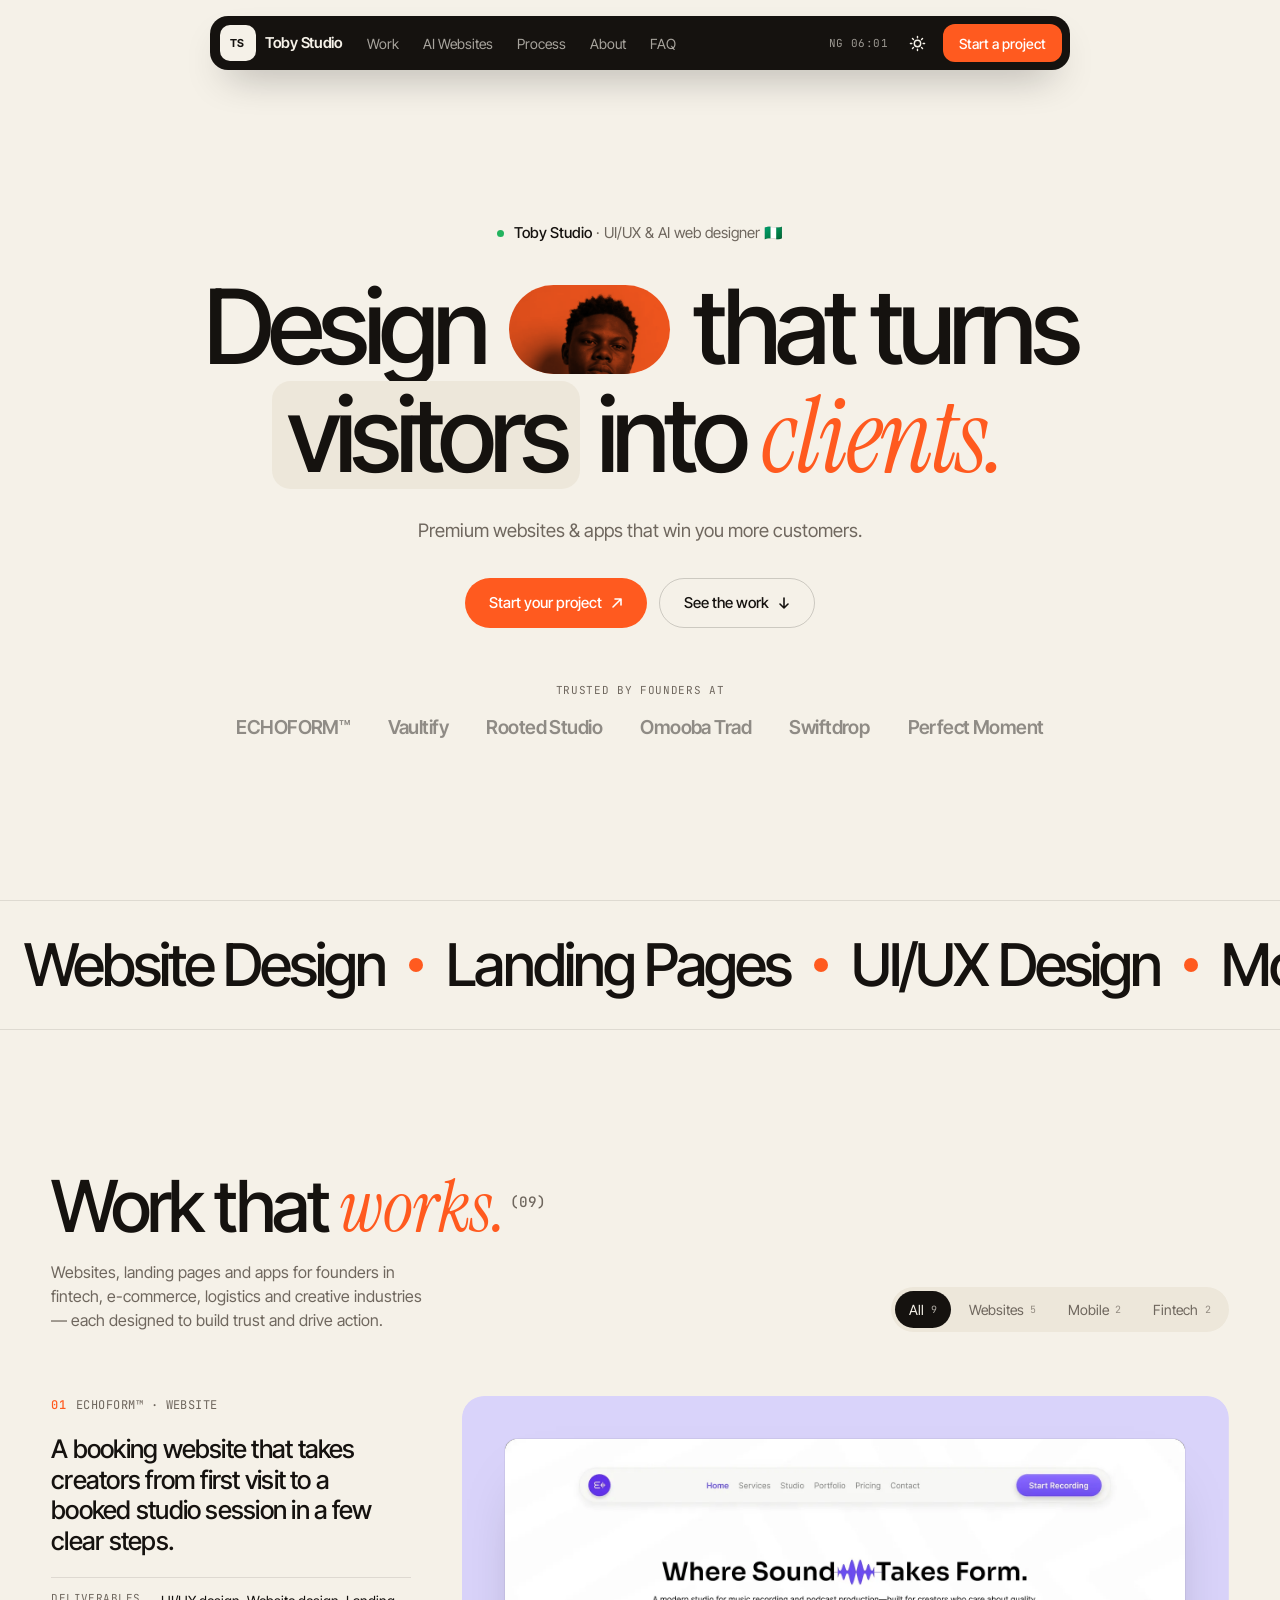
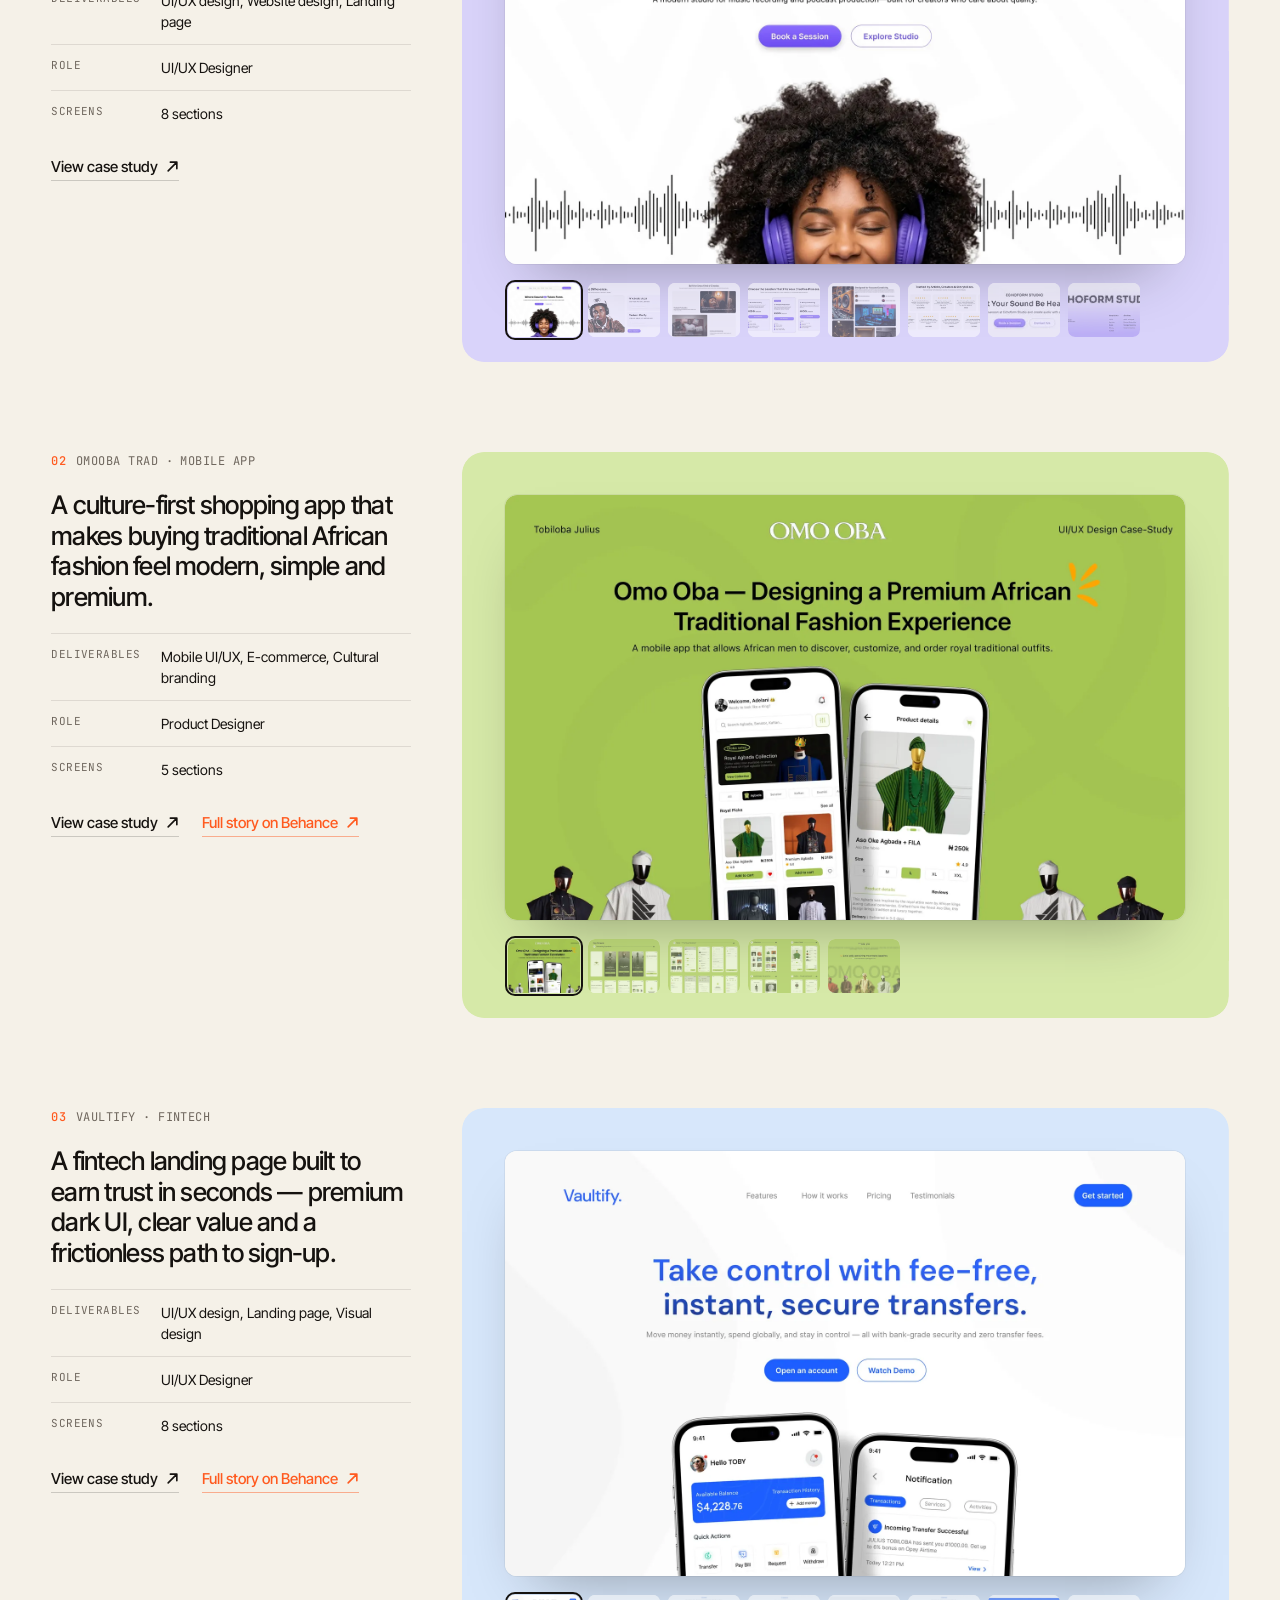
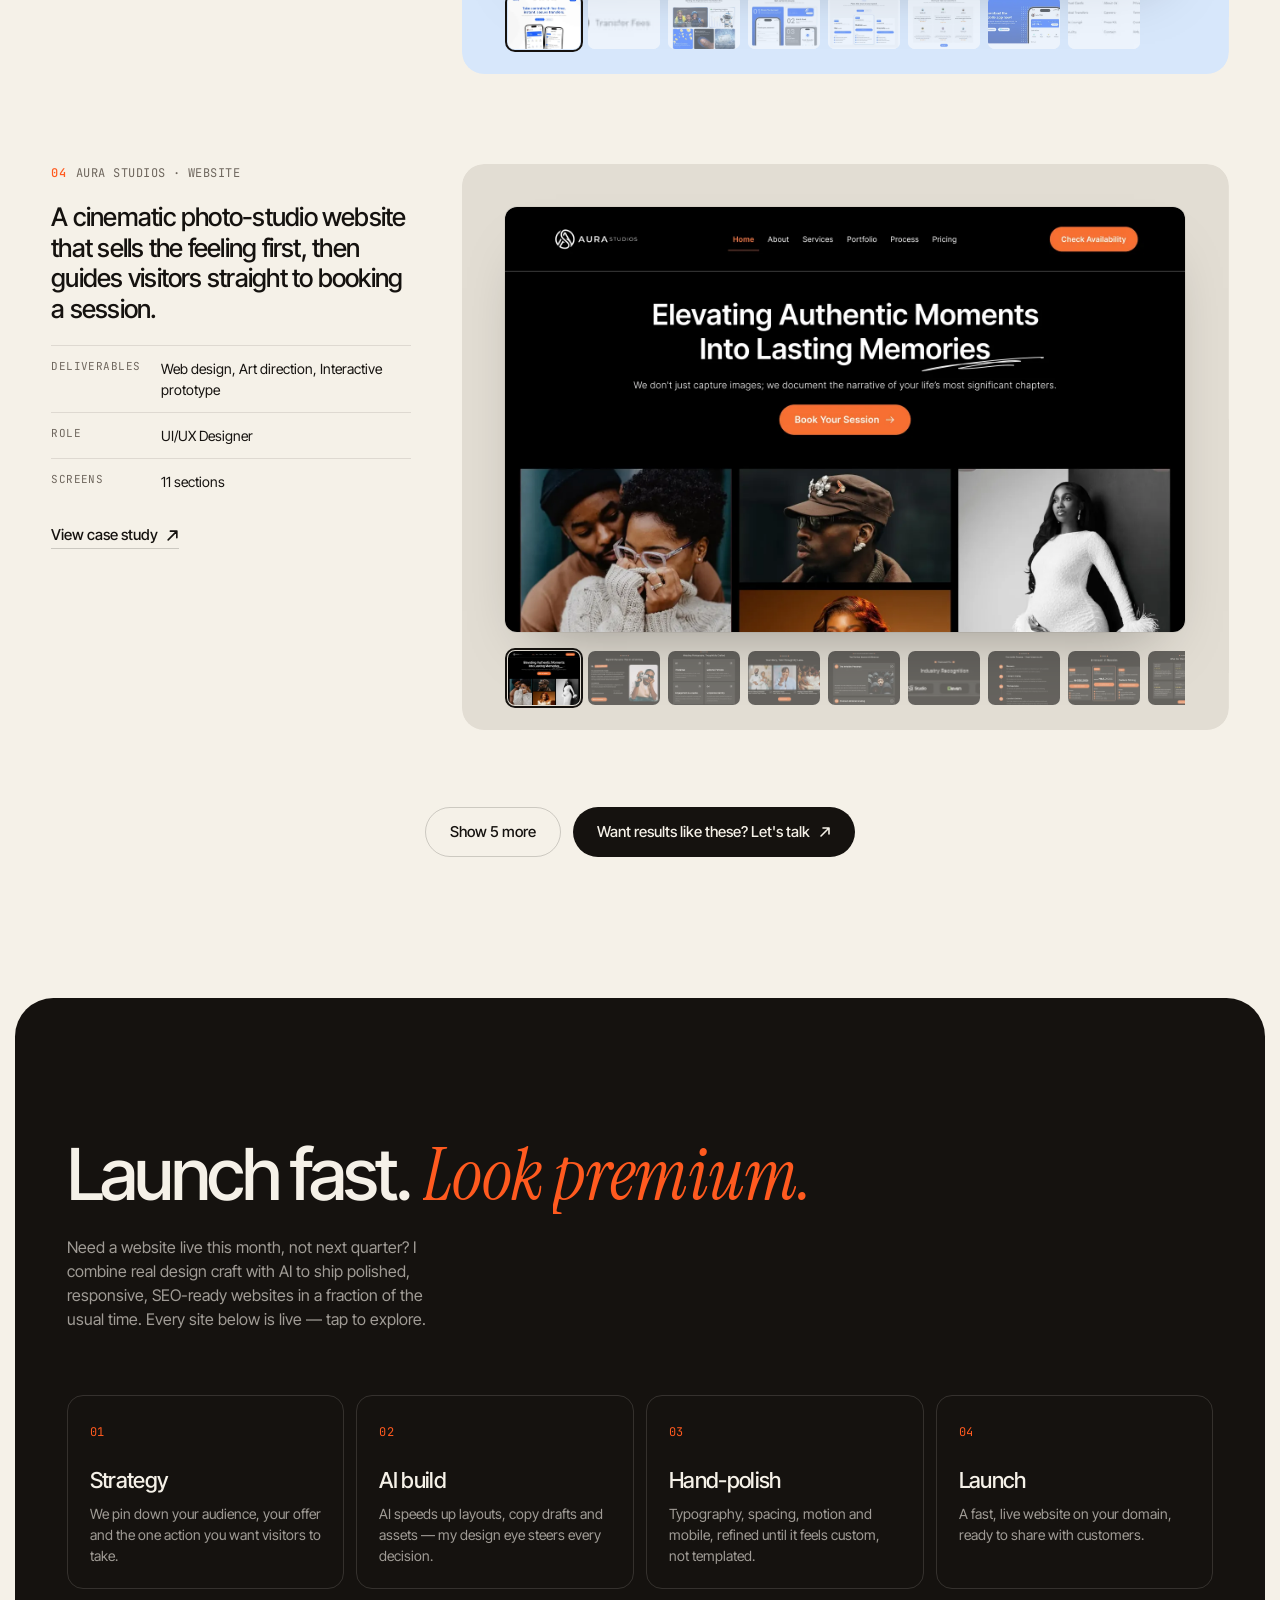
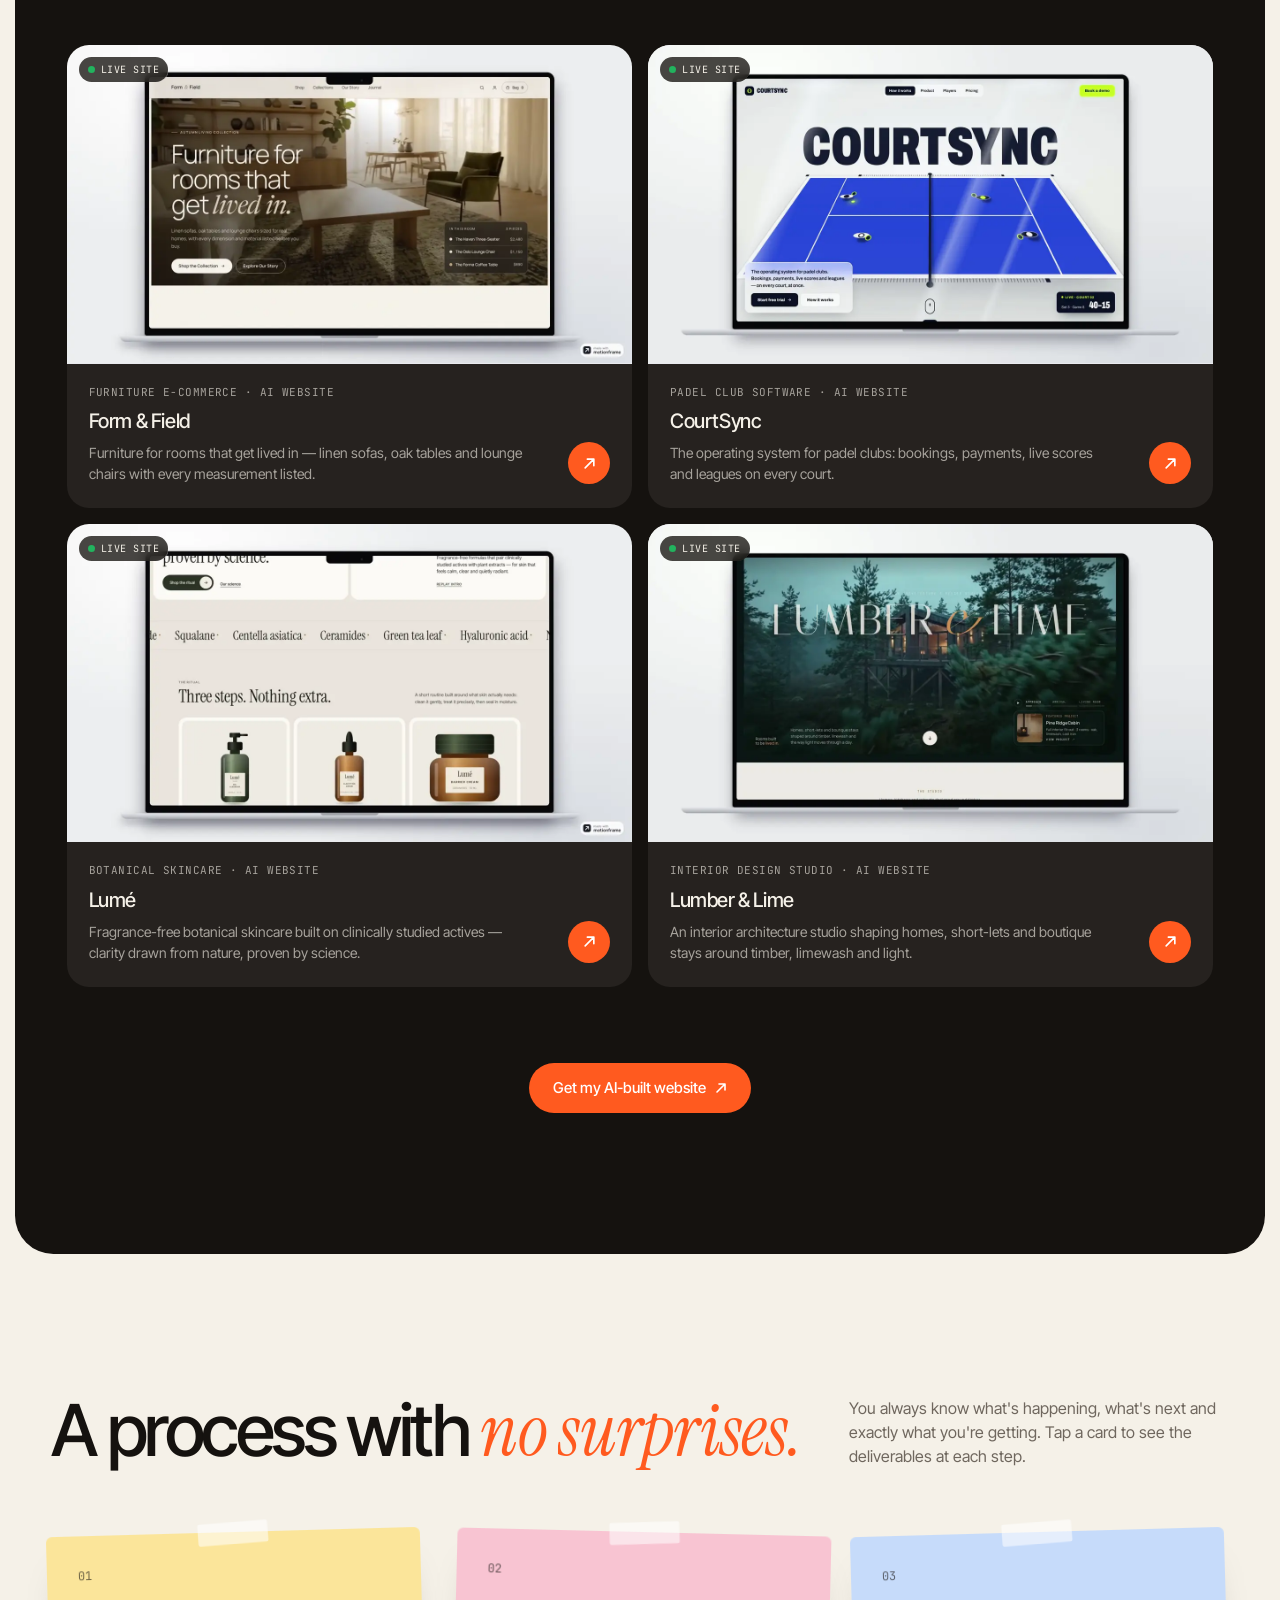
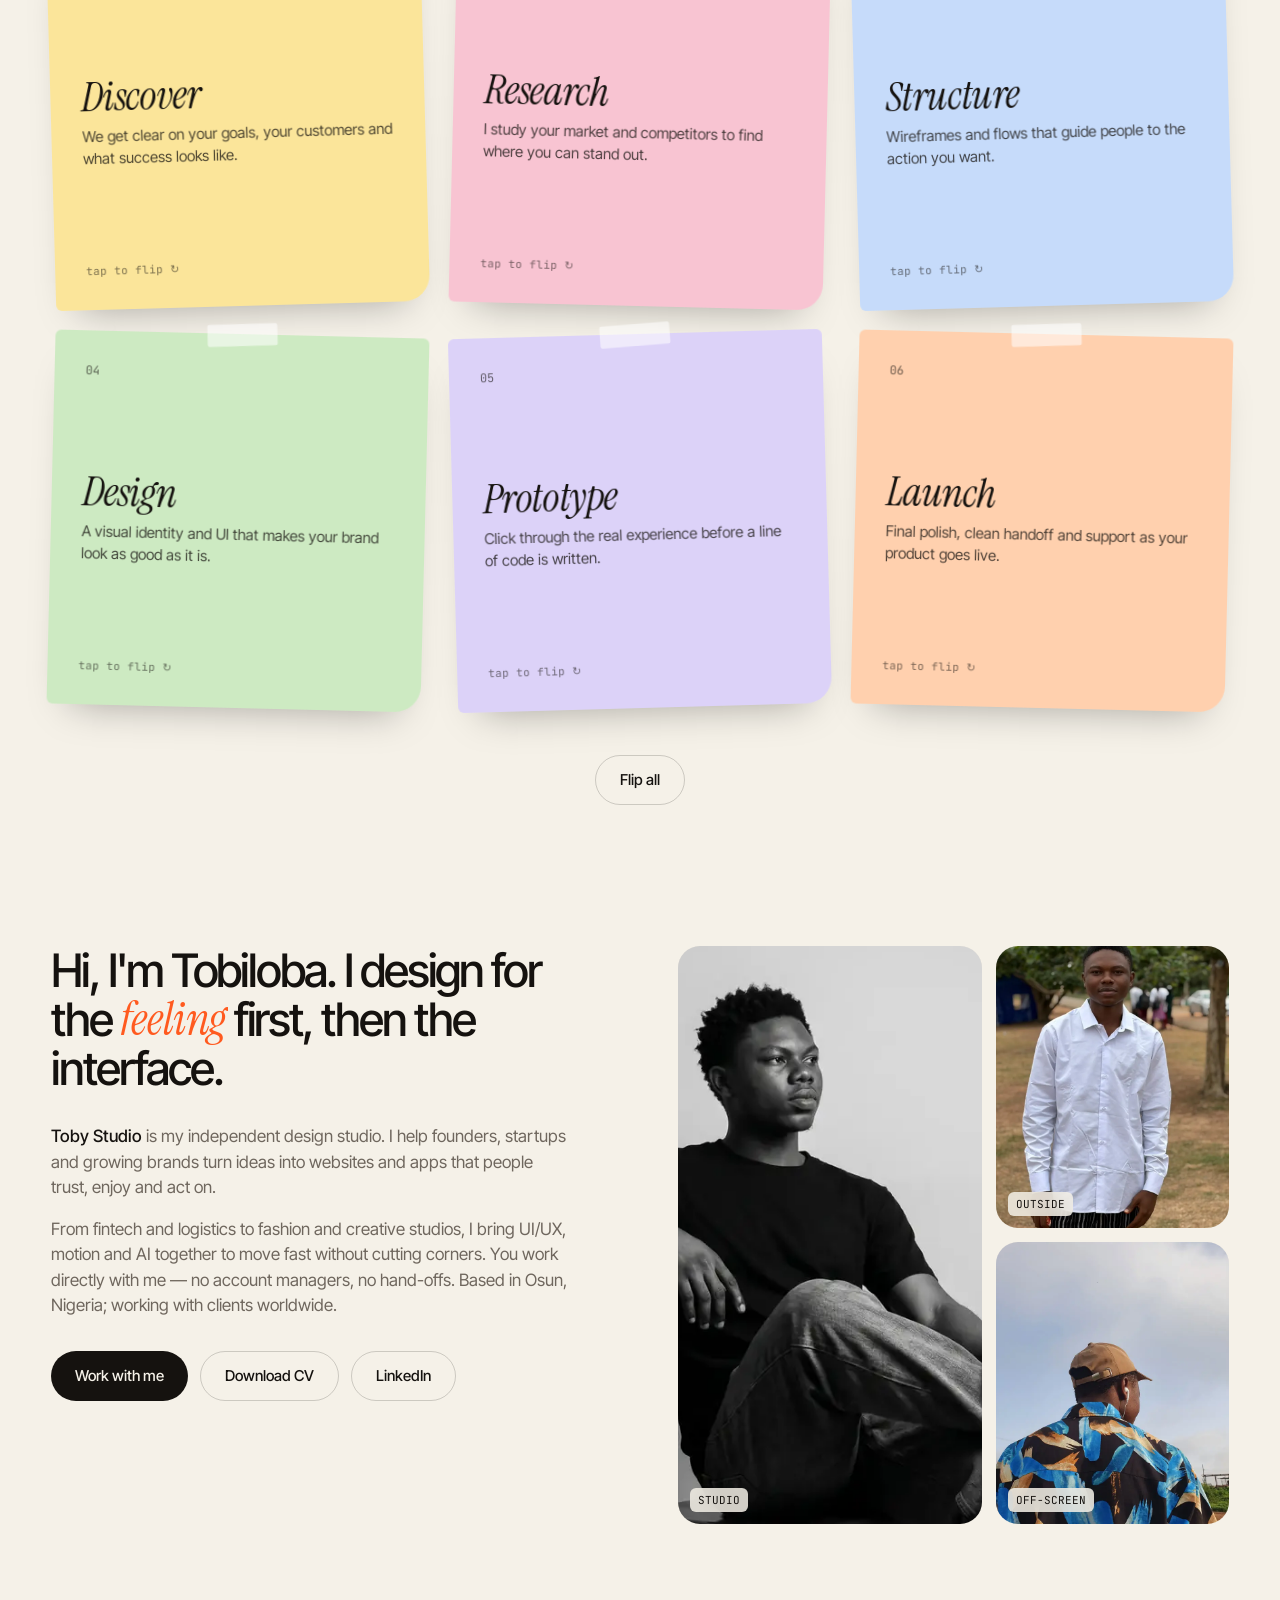
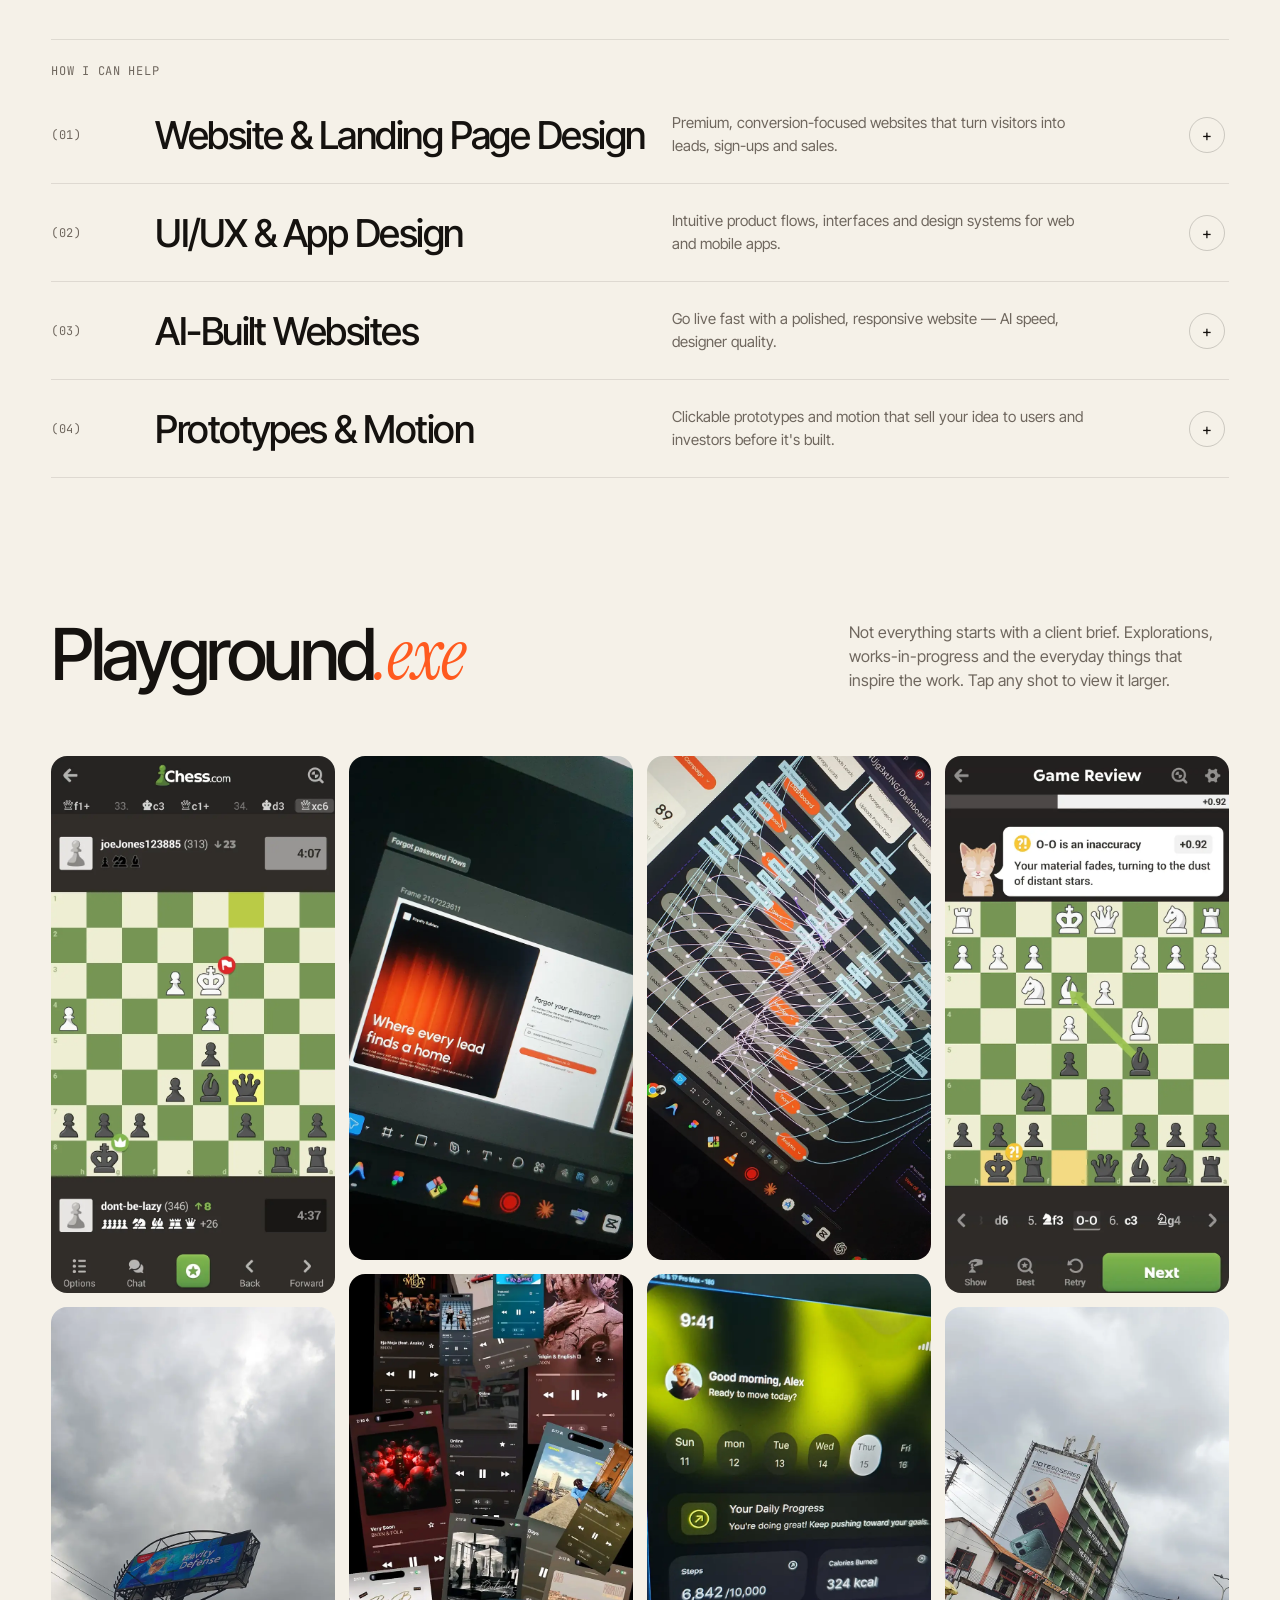
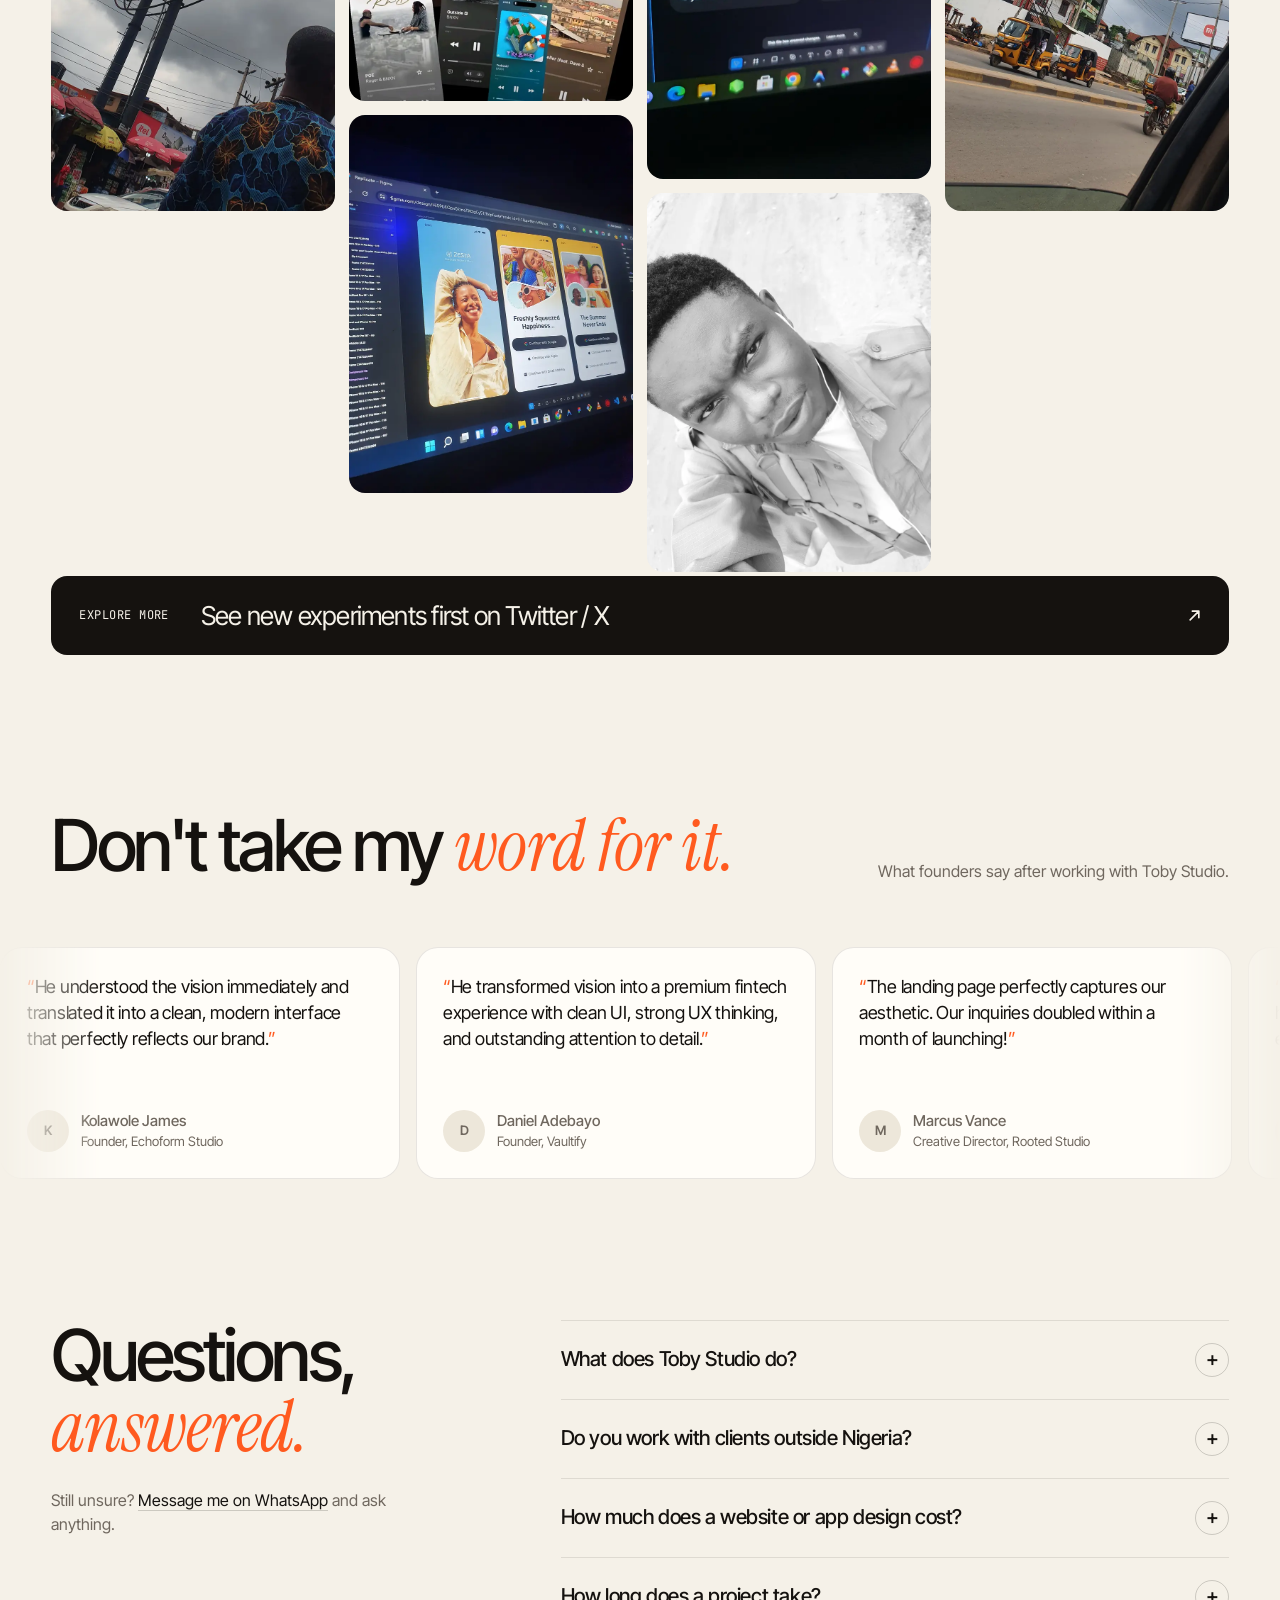
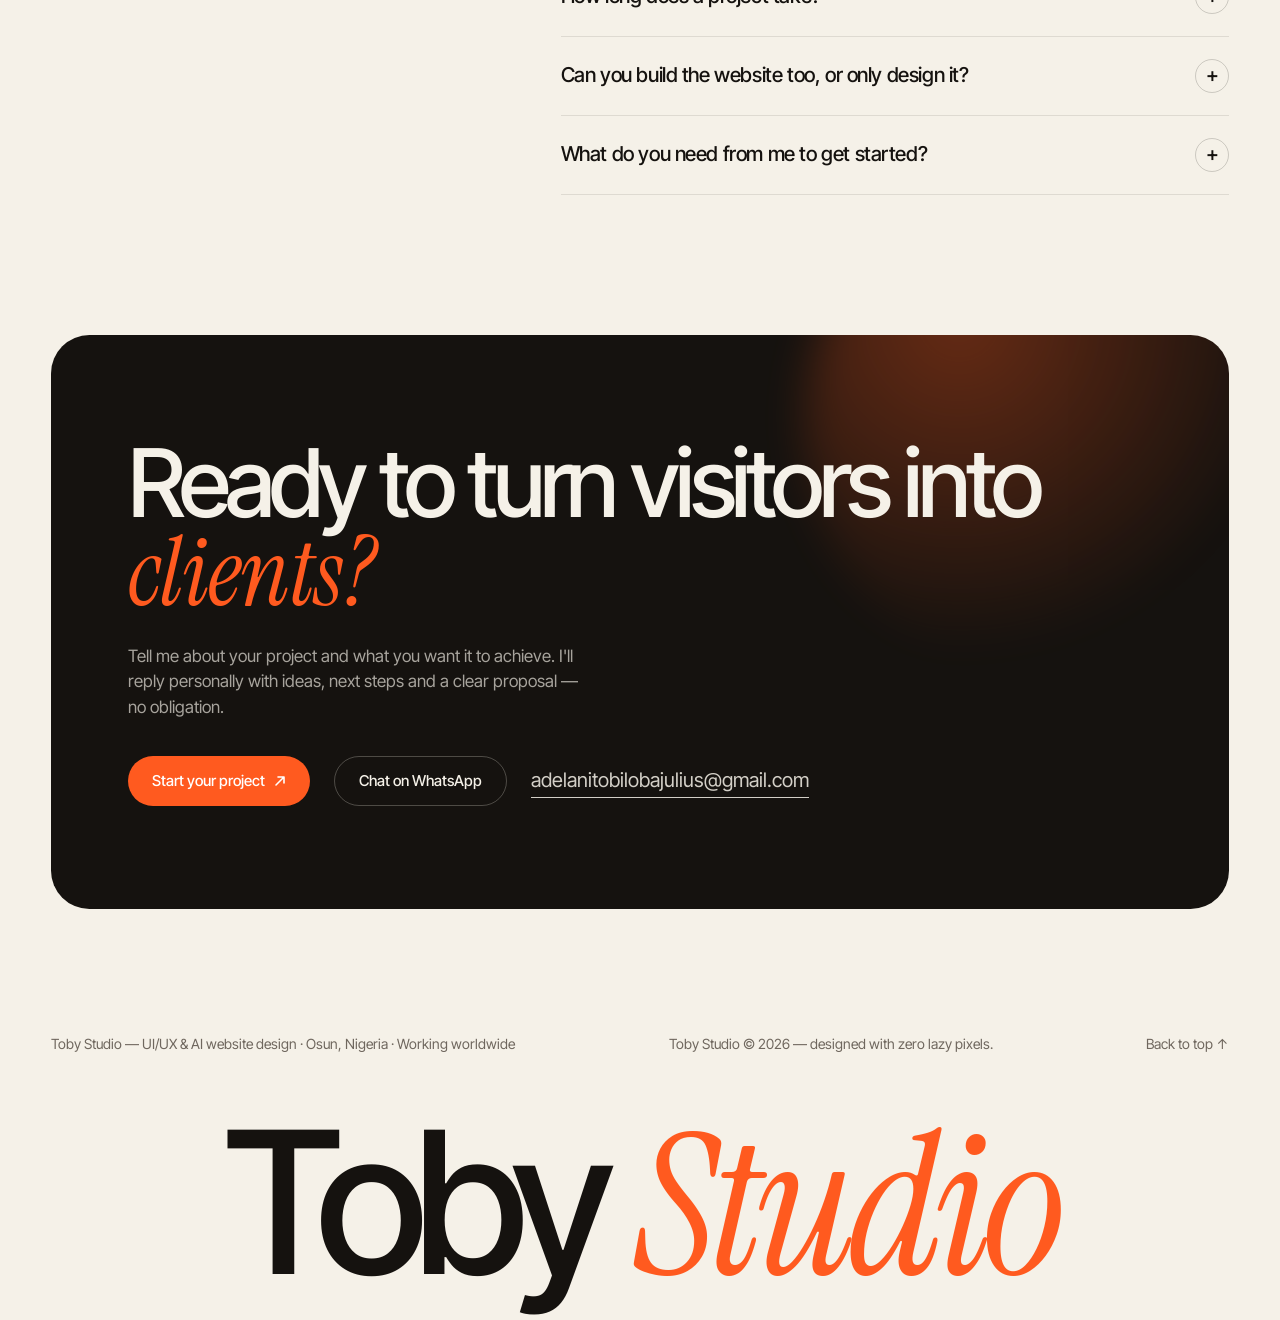
==== commit 854fb506: "Full-width Explore card and reorder Playground Chess shots and billboard photos no longer sit next t" ====
--- a/index.html
+++ b/index.html
@@ -306,7 +306,10 @@
 .play-item:hover img{transform:scale(1.04)}
 .play-cta{display:flex;flex-direction:column;justify-content:space-between;gap:2rem;padding:24px;background:var(--ink);color:var(--ink-fg);cursor:pointer;min-height:220px;transition:background .3s,color .3s}
 .play-cta:hover{background:var(--accent);color:#fff}
+.play-cta{column-span:all;-webkit-column-span:all;min-height:0;flex-direction:row;align-items:center;cursor:pointer;margin-top:4px;padding:26px 28px}
+.play-cta .t{flex:1}
 .play-cta .t{font-size:26px;letter-spacing:-.03em;line-height:1.05}
+@media (max-width:640px){.play-grid{columns:2;column-gap:10px}.play-item{margin-bottom:10px;border-radius:12px}.play-cta{min-height:0;padding:16px;gap:1rem}.play-cta .t{font-size:17px}}
 
 /* testimonials */
 .t-wrap{overflow:hidden;mask-image:linear-gradient(90deg,transparent,#000 8%,#000 92%,transparent);-webkit-mask-image:linear-gradient(90deg,transparent,#000 8%,#000 92%,transparent)}
@@ -685,16 +688,16 @@
 
 // Playground — images, or Motionframe clips as { video:"./assets/video/clip.mp4", poster:"./assets/img/...webp" }
 const playground = [
+  { img:"./assets/img/playground/chess-win-800.webp", full:"./assets/img/playground/chess-win.webp", alt:"Chess.com win by dont-be-lazy, the designer's chess account" },
+  { img:"./assets/img/playground/billboard-colgate-800.webp", full:"./assets/img/playground/billboard-colgate.webp", alt:"Colgate digital billboard against a cloudy sky in Nigeria" },
   { img:"./assets/img/playground/royalty-builders-800.webp", full:"./assets/img/playground/royalty-builders.webp", alt:"Royalty Builders CRM sign-in screen design in Figma" },
   { img:"./assets/img/playground/music-collage-800.webp", full:"./assets/img/playground/music-collage.webp", alt:"Music player UI exploration featuring BNXN tracks" },
+  { img:"./assets/img/playground/zesta-app-800.webp", full:"./assets/img/playground/zesta-app.webp", alt:"Zesta citrus drinks app onboarding screens in Figma" },
+  { img:"./assets/img/playground/dashboard-prototype-800.webp", full:"./assets/img/playground/dashboard-prototype.webp", alt:"Prototype wiring for a CRM dashboard navigation in Figma" },
   { img:"./assets/img/playground/fitness-app-800.webp", full:"./assets/img/playground/fitness-app.webp", alt:"Dark fitness tracking app home screen design" },
-  { img:"./assets/img/playground/chess-win-800.webp", full:"./assets/img/playground/chess-win.webp", alt:"Chess.com win by dont-be-lazy, the designer's chess account" },
-  { img:"./assets/img/playground/zesta-app-800.webp", full:"./assets/img/playground/zesta-app.webp", alt:"Zesta citrus drinks app onboarding screens in Figma" },
-  { img:"./assets/img/playground/billboard-infinix-800.webp", full:"./assets/img/playground/billboard-infinix.webp", alt:"Infinix Note 60 billboard spotted in Osun, Nigeria" },
-  { img:"./assets/img/playground/dashboard-prototype-800.webp", full:"./assets/img/playground/dashboard-prototype.webp", alt:"Prototype wiring for a CRM dashboard navigation in Figma" },
   { img:"./assets/img/playground/portrait-800.webp", full:"./assets/img/playground/portrait.webp", alt:"Black and white self-portrait of Tobiloba Julius" },
   { img:"./assets/img/playground/chess-review-800.webp", full:"./assets/img/playground/chess-review.webp", alt:"Chess.com game review screen" },
-  { img:"./assets/img/playground/billboard-colgate-800.webp", full:"./assets/img/playground/billboard-colgate.webp", alt:"Colgate digital billboard against a cloudy sky in Nigeria" },
+  { img:"./assets/img/playground/billboard-infinix-800.webp", full:"./assets/img/playground/billboard-infinix.webp", alt:"Infinix Note 60 billboard spotted in Osun, Nigeria" },
   { cta:true }
 ];
 
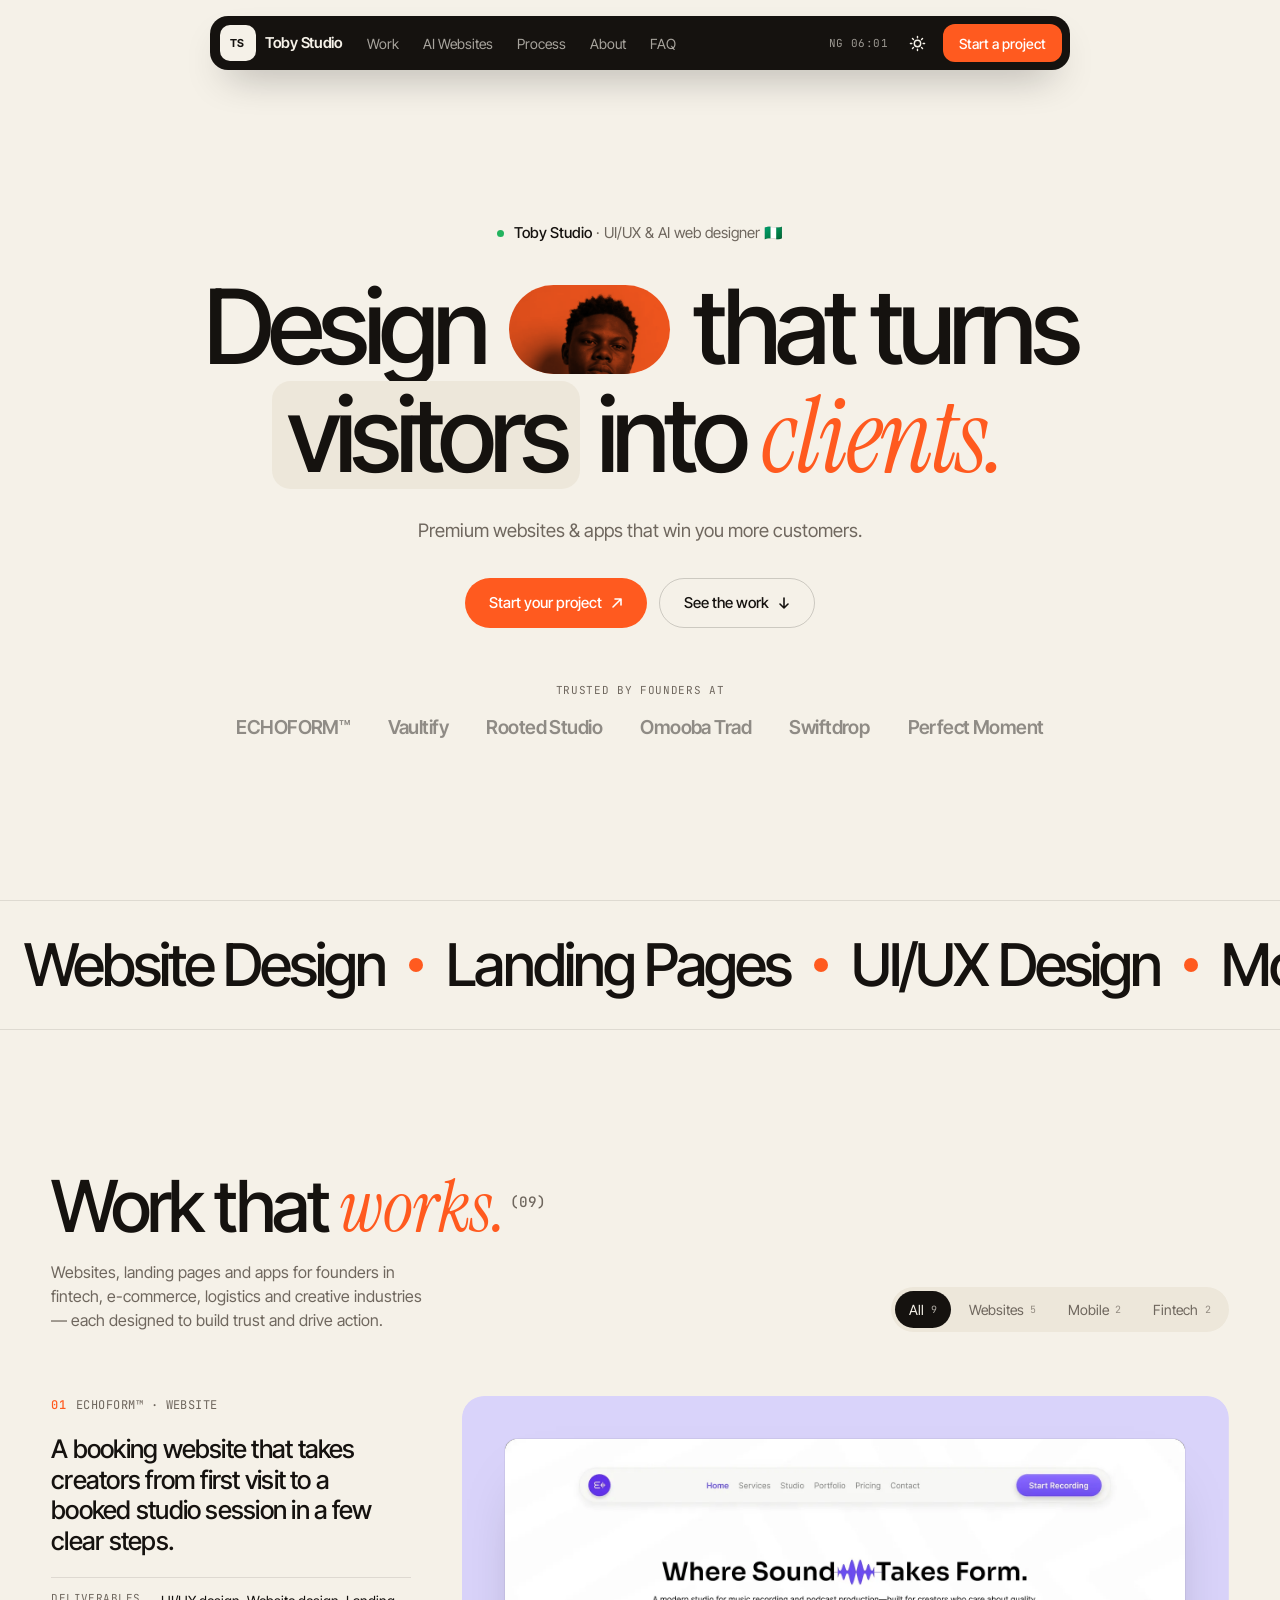
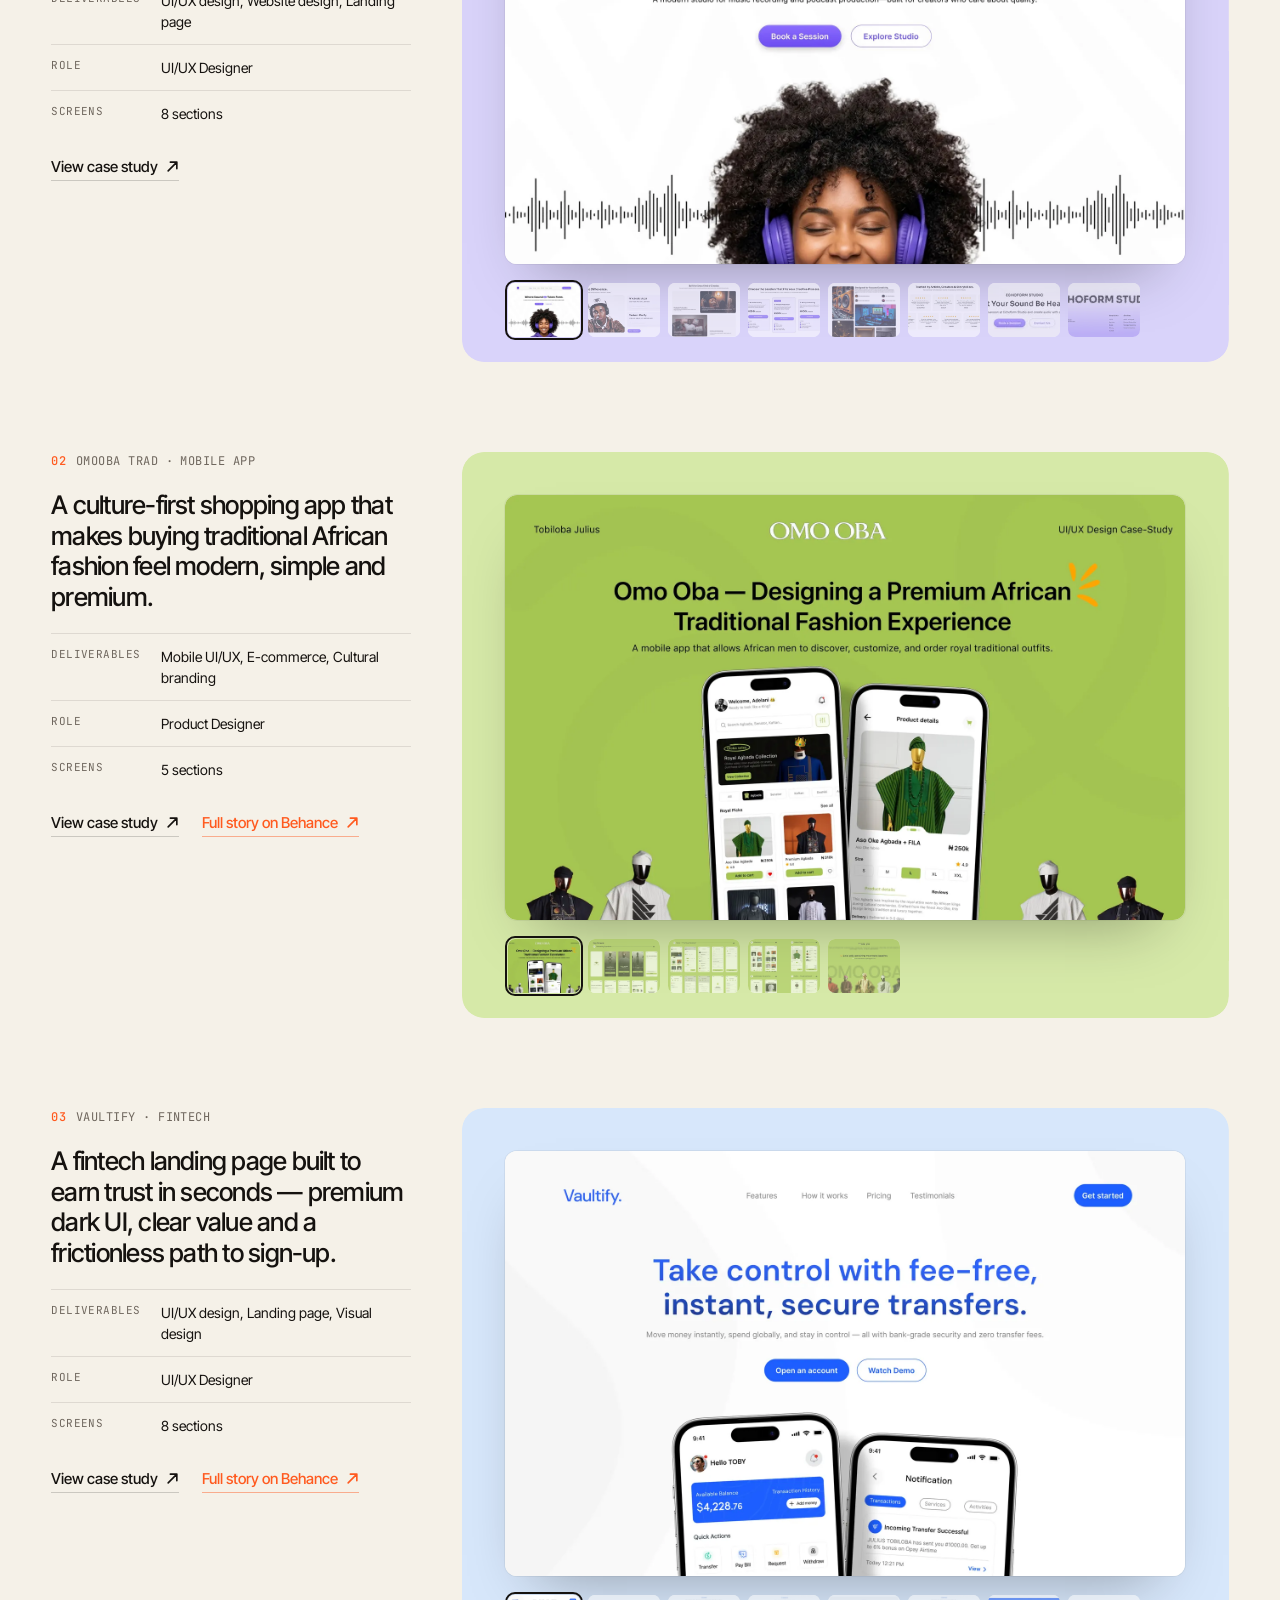
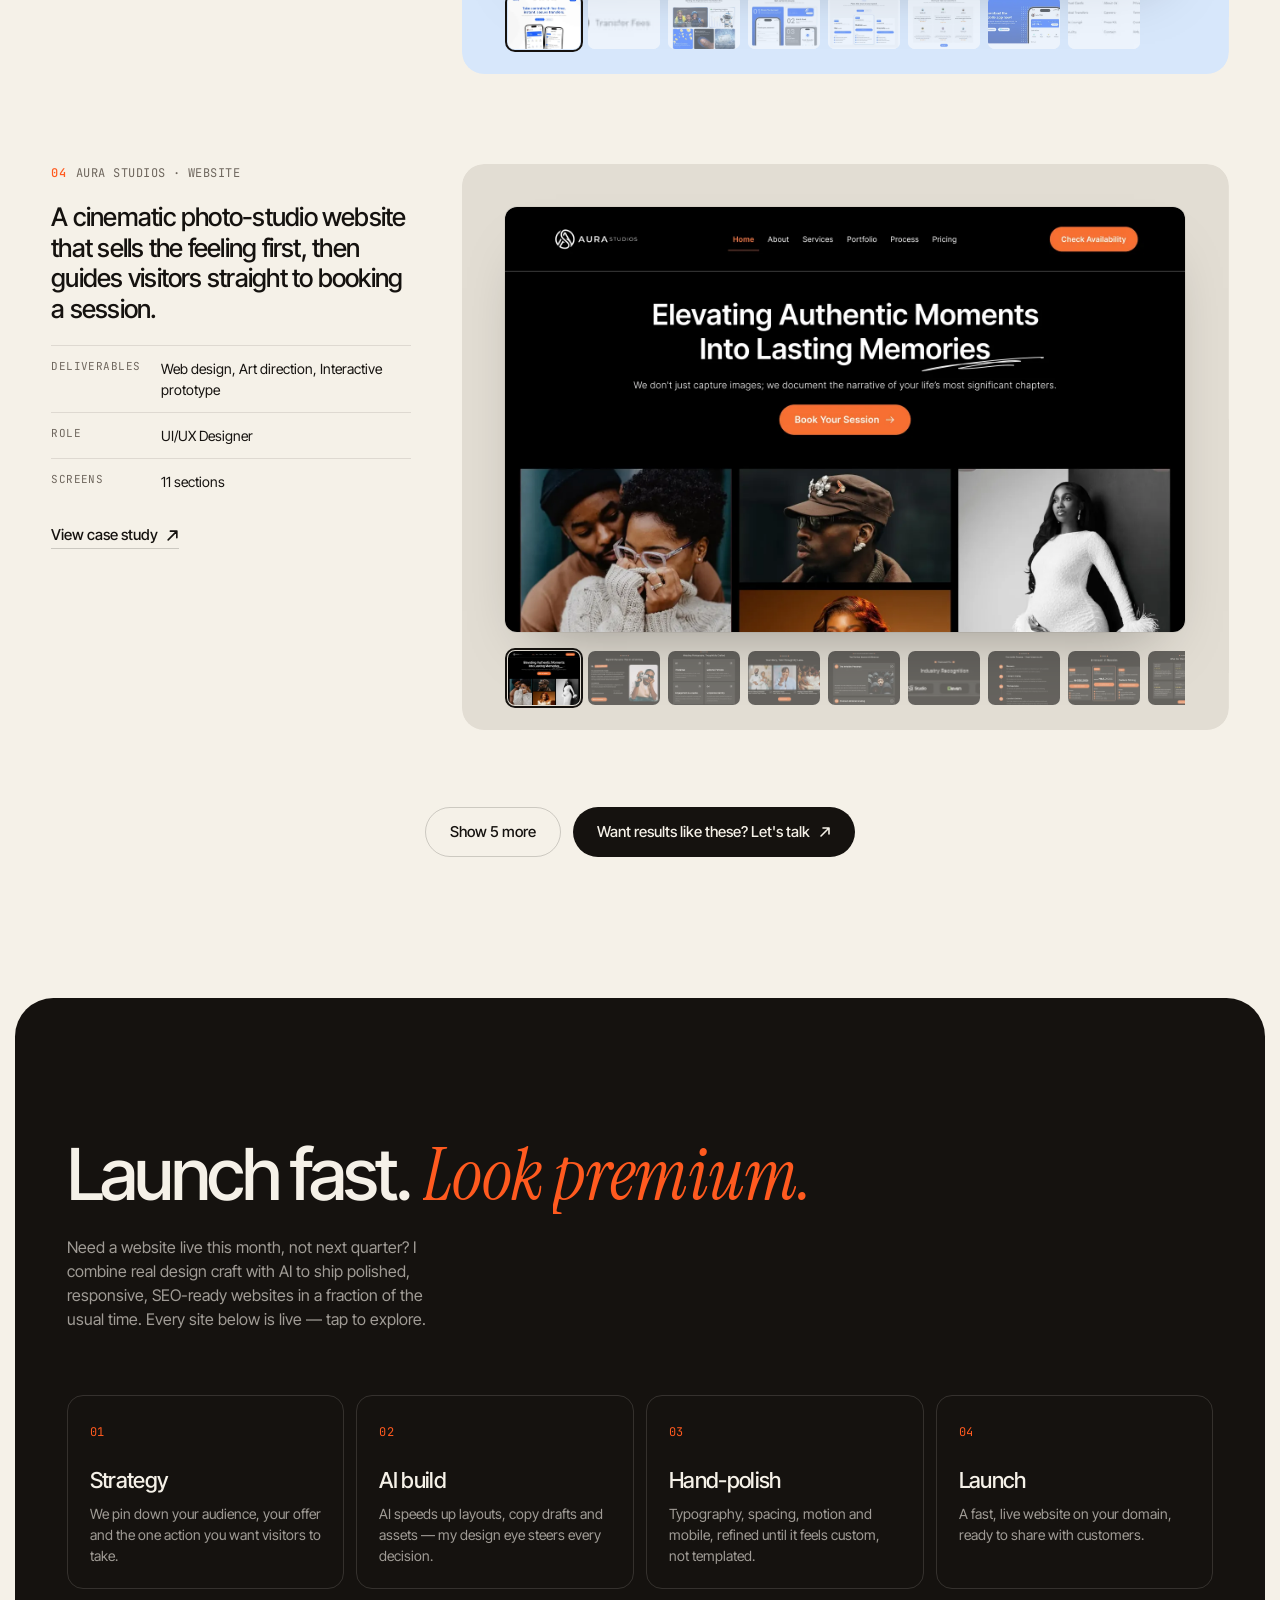
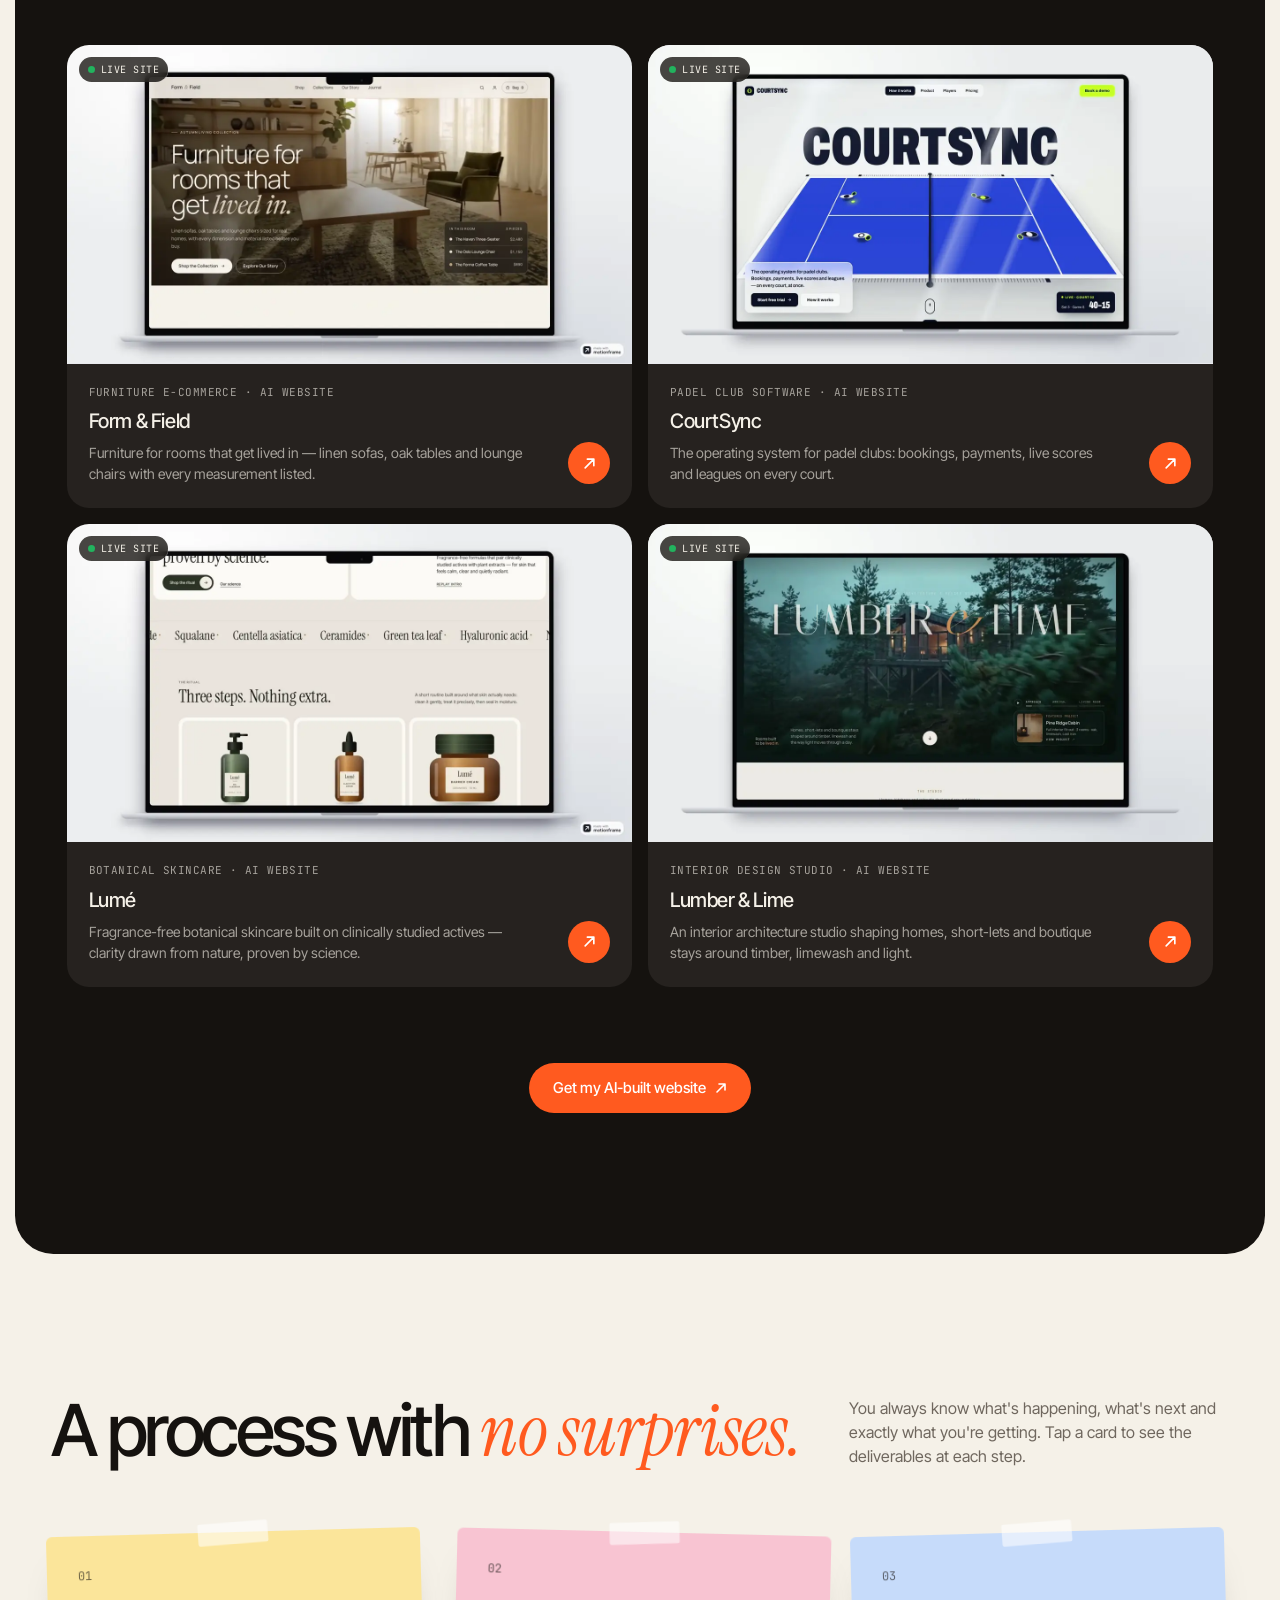
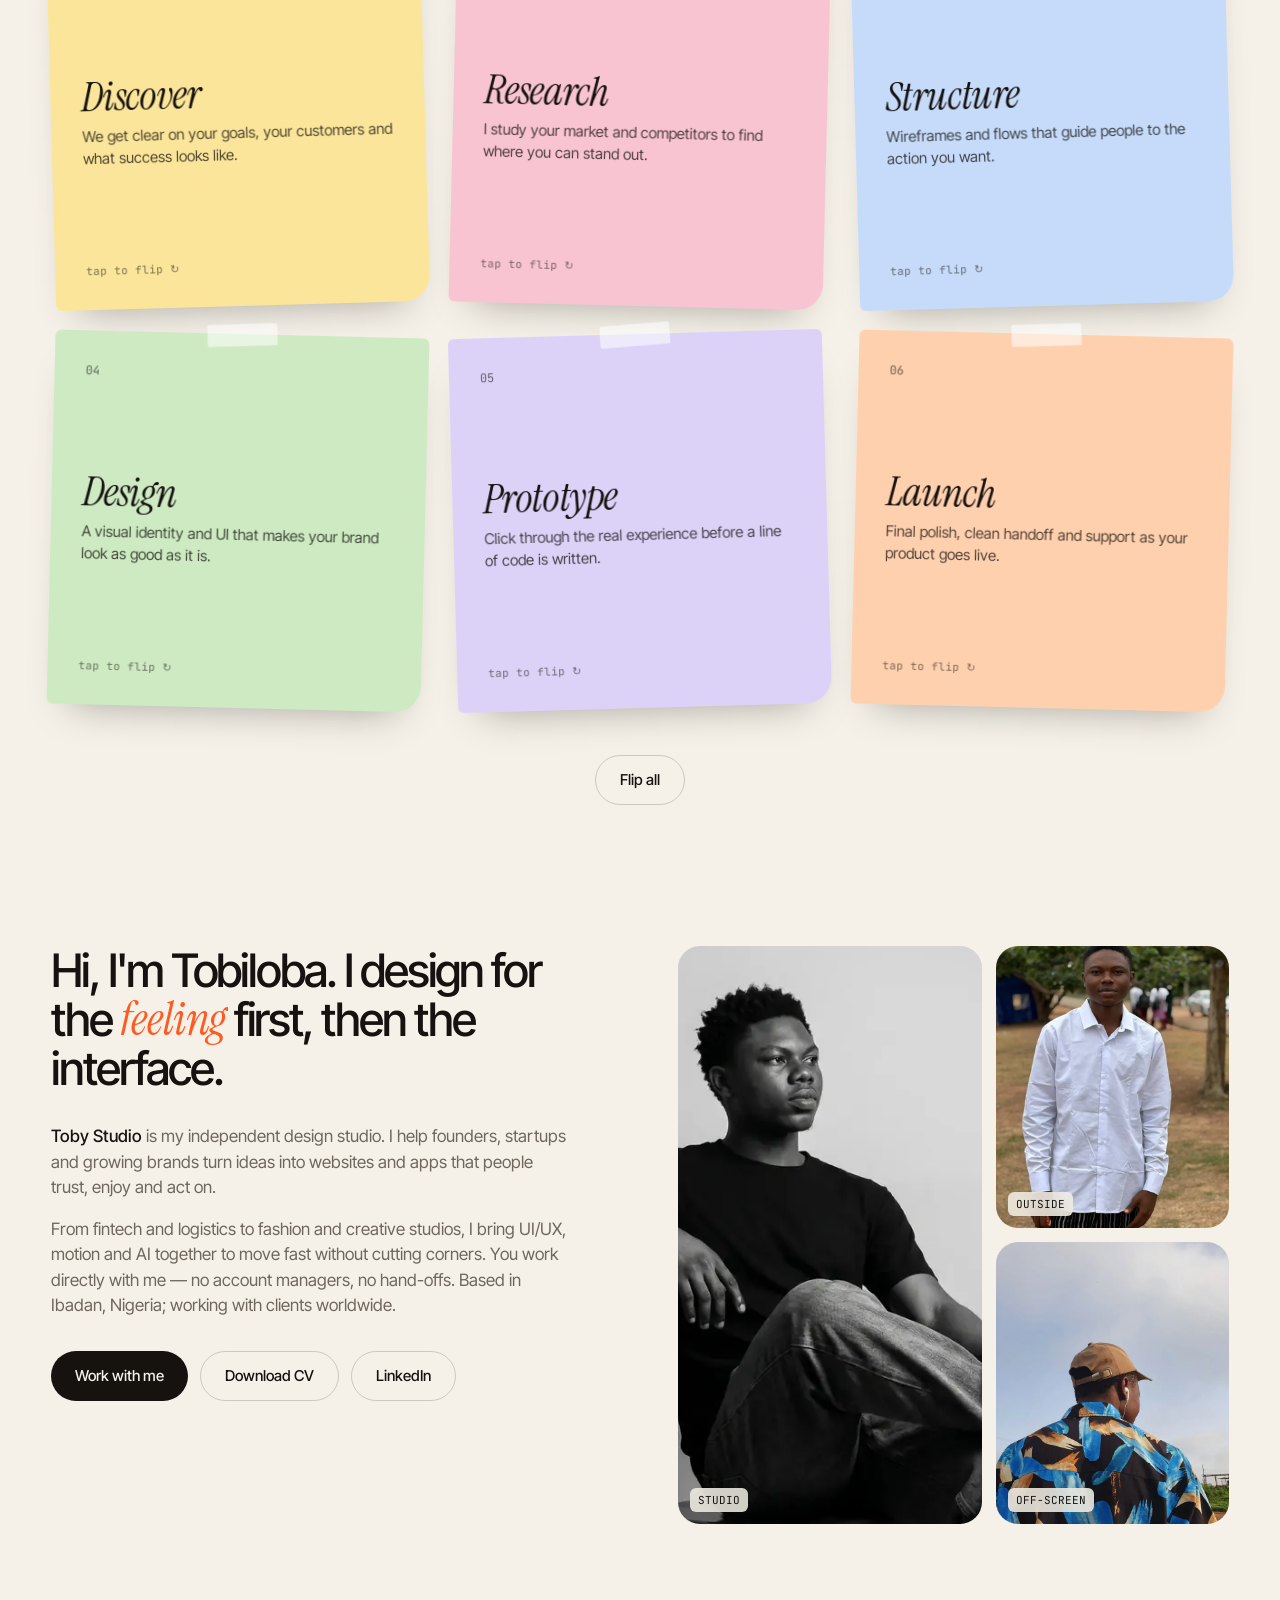
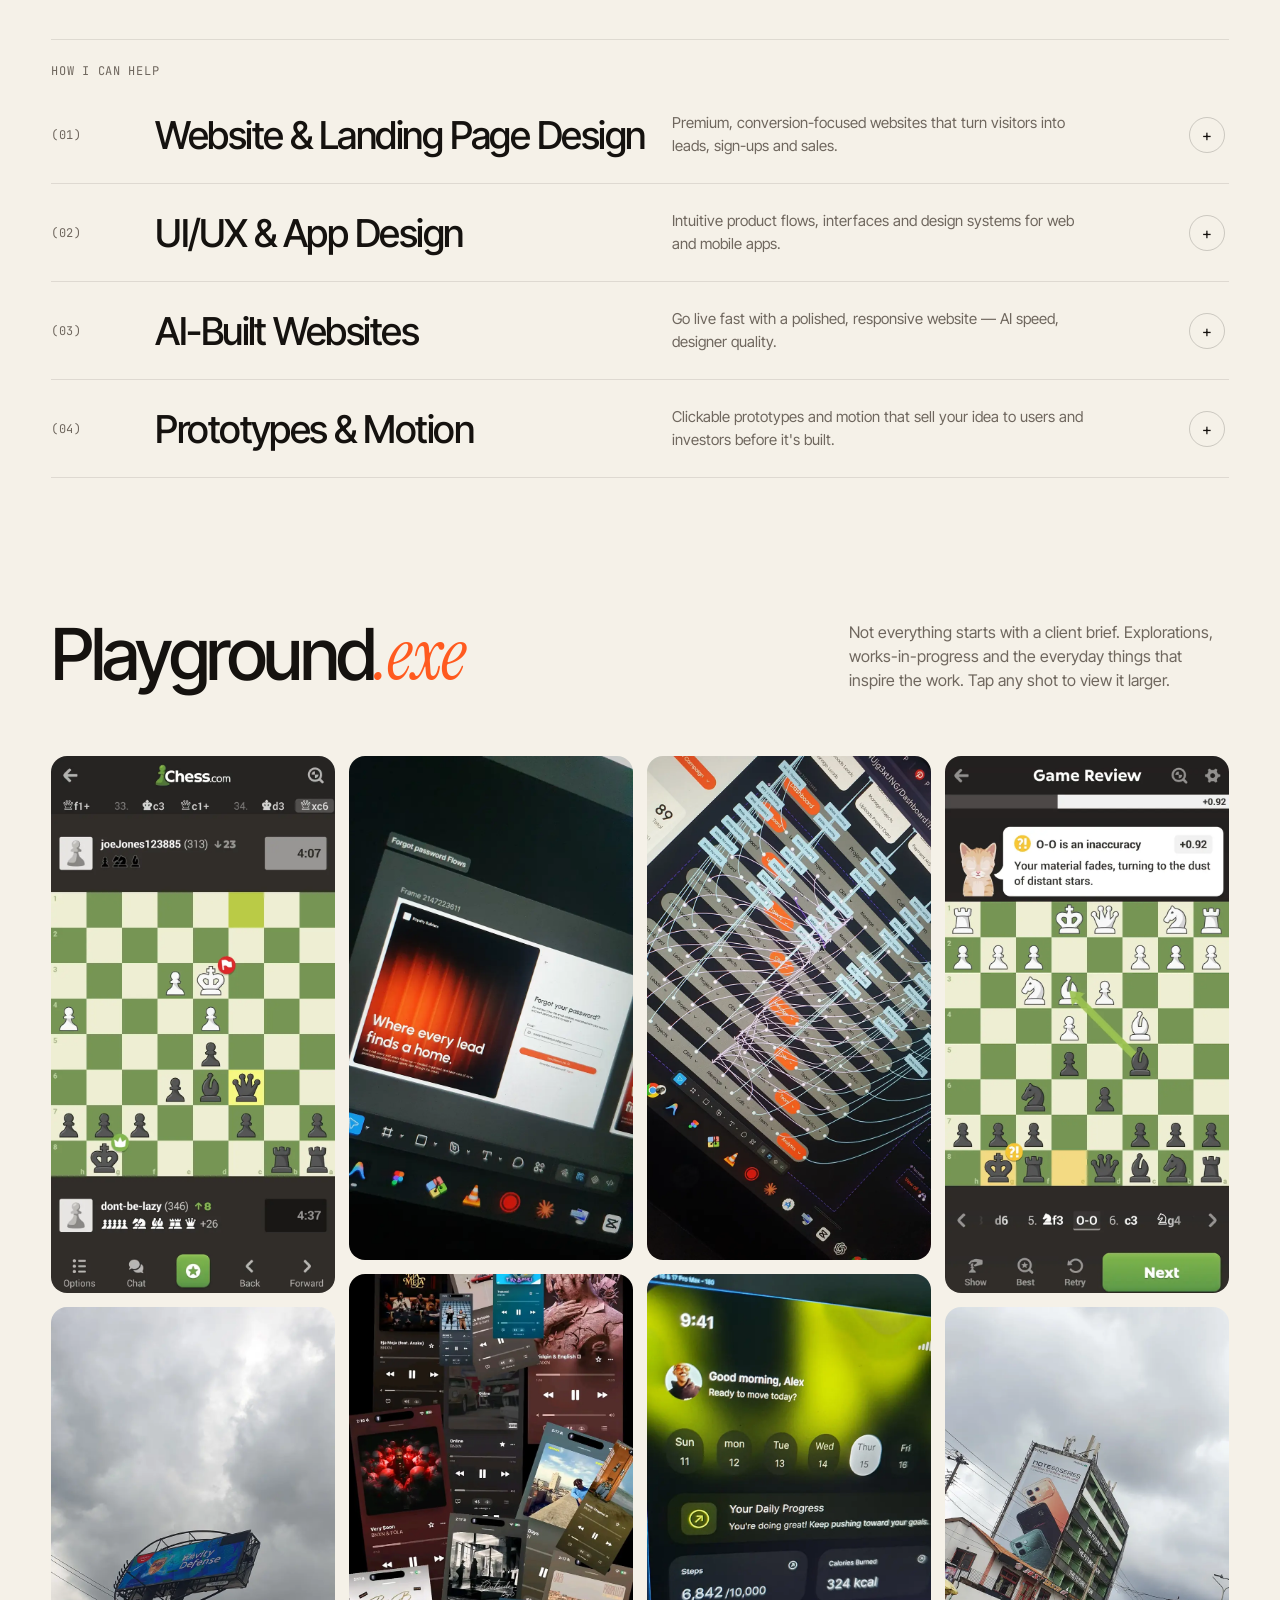
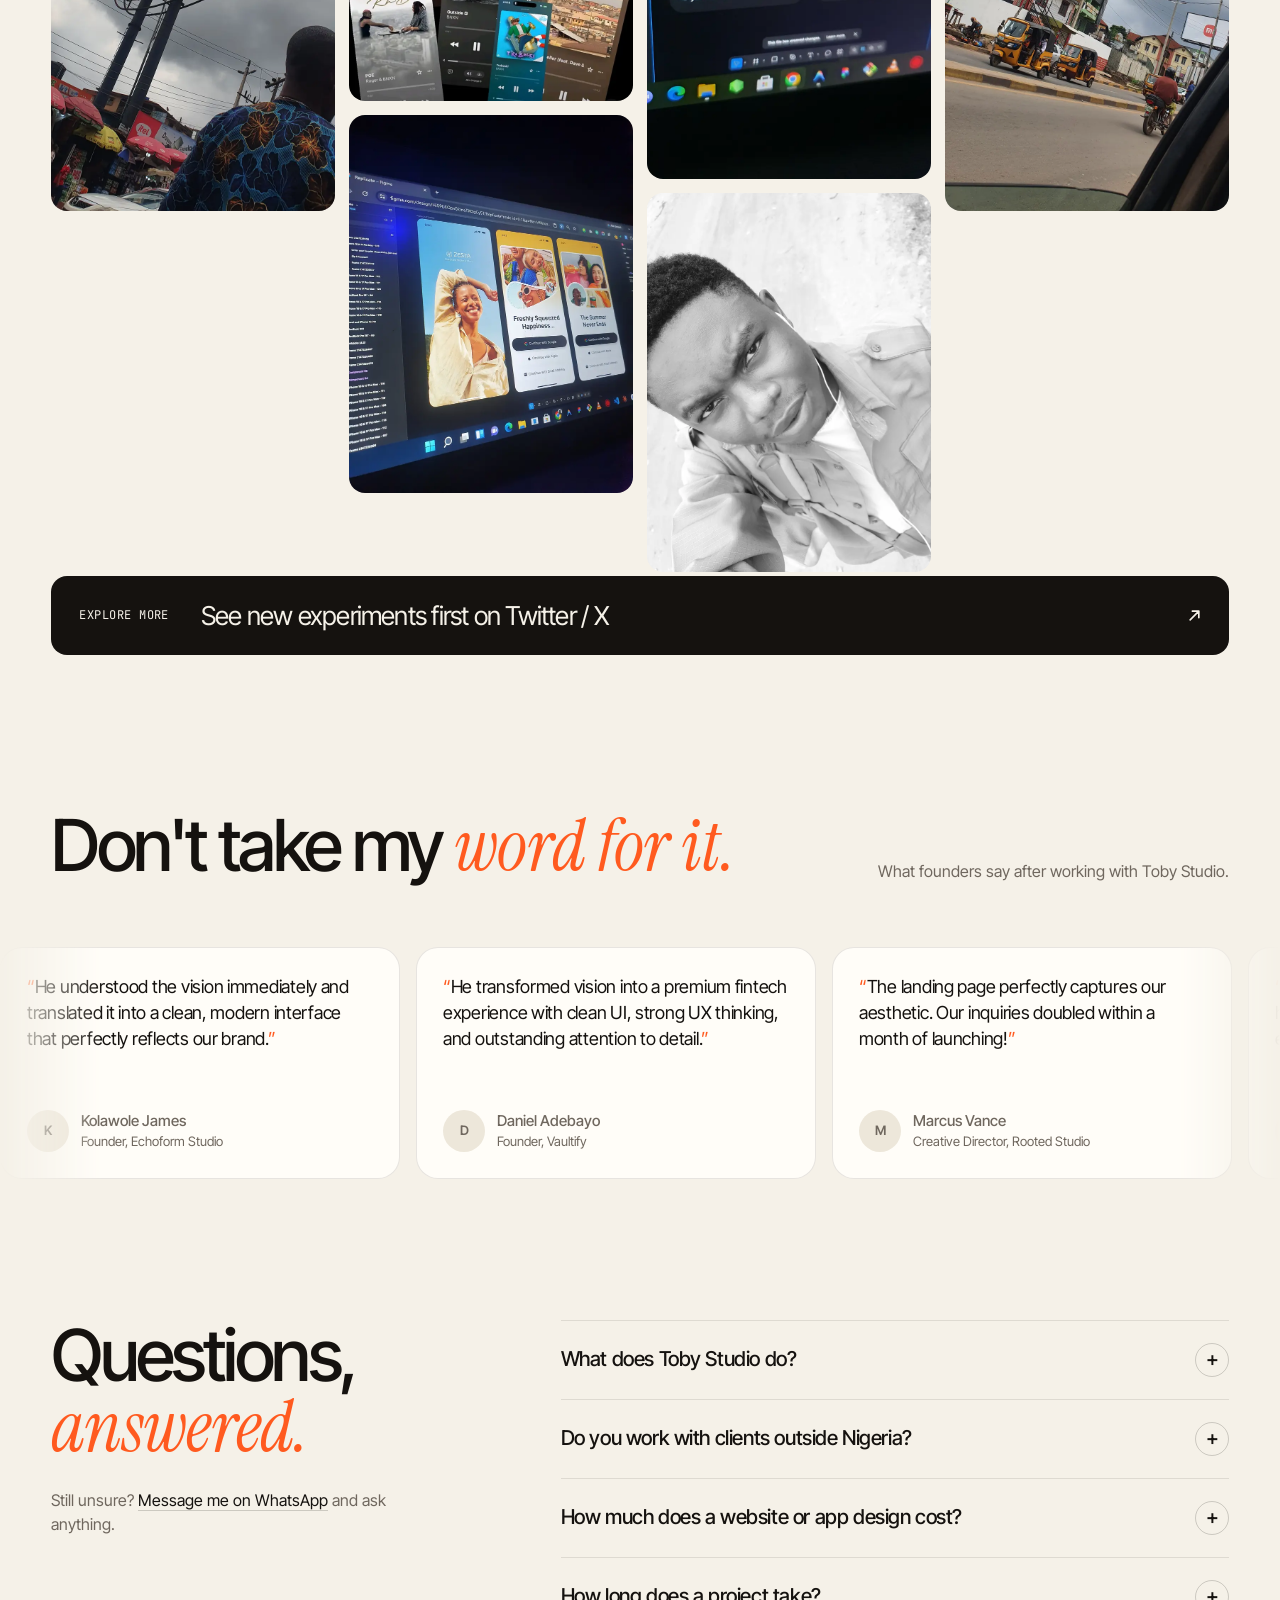
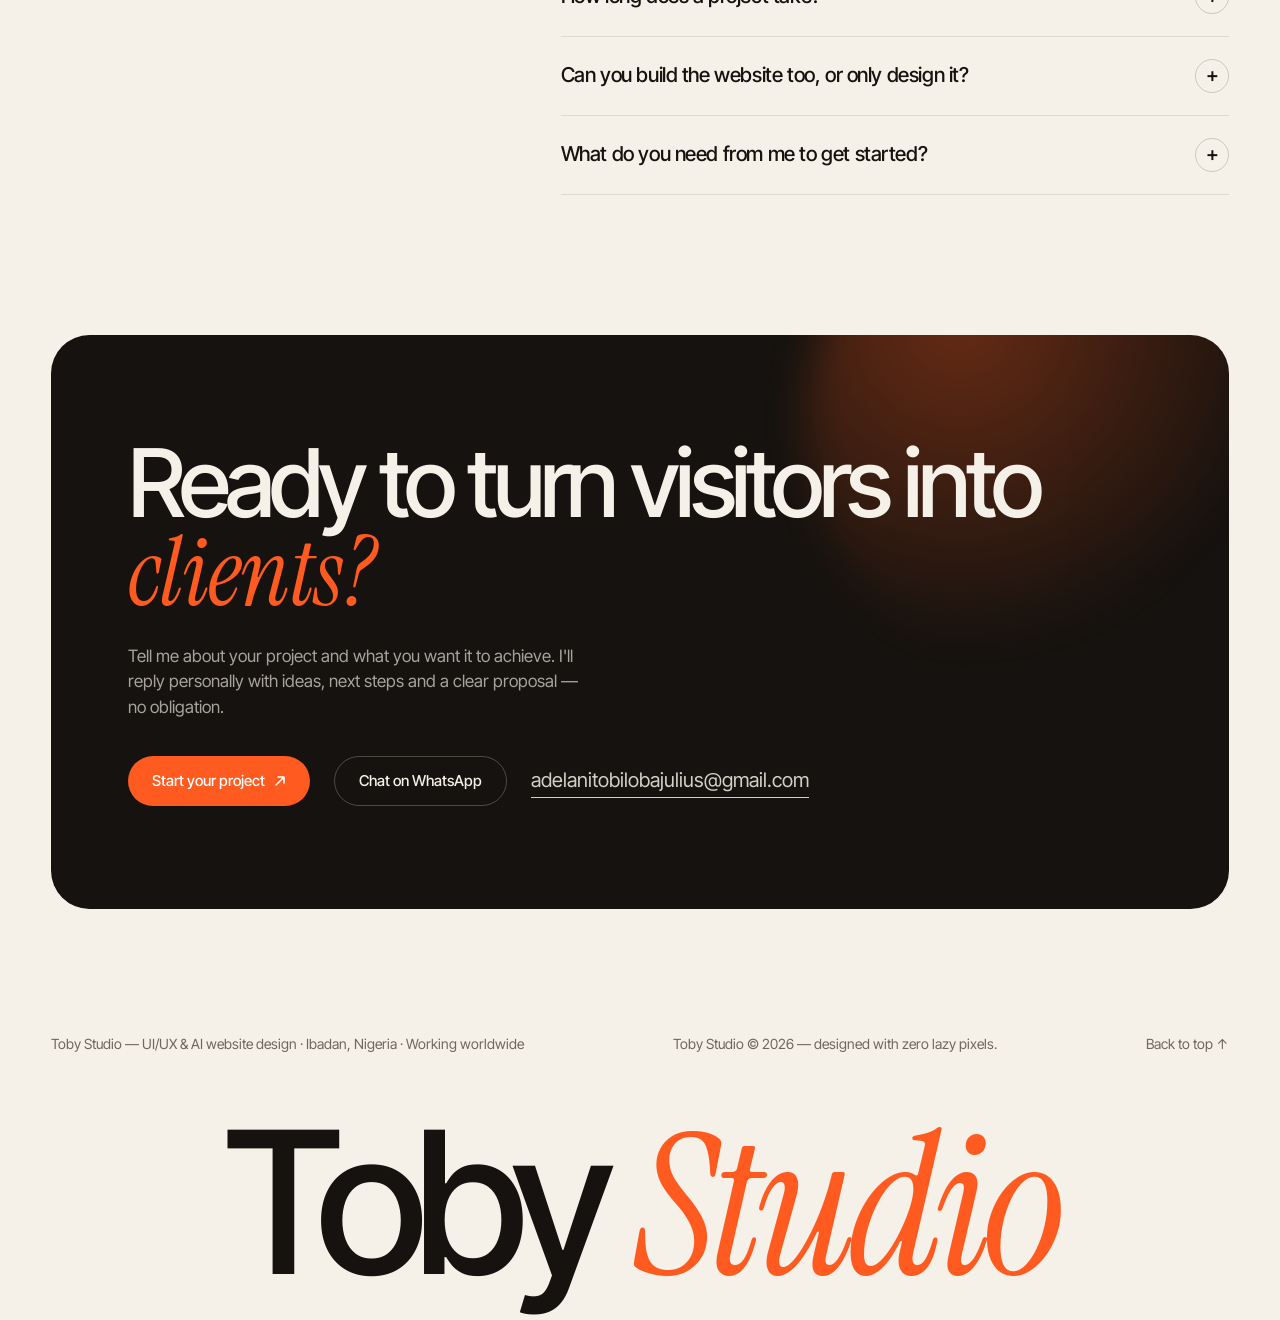
==== commit 4aaaf5a3: "Update location to Ibadan, Nigeria Footer, About, mobile menu, FAQ and structured data address (Ibad" ====
--- a/index.html
+++ b/index.html
@@ -25,7 +25,7 @@
 <meta name="twitter:title" content="Toby Studio | Websites & apps that turn visitors into clients" />
 <meta name="twitter:description" content="UI/UX, website and landing page design — plus launch-ready AI-built websites." />
 <meta name="twitter:creator" content="@Julious_design" />
-<script type="application/ld+json">[{"@context": "https://schema.org", "@type": "ProfessionalService", "name": "Toby Studio", "description": "UI/UX design, website and landing page design, mobile app design and AI-built websites for founders, startups and brands.", "founder": {"@type": "Person", "name": "Tobiloba Julius", "jobTitle": "UI/UX & AI Website Designer", "url": "https://toby-studio-ten.vercel.app/", "image": "https://toby-studio-ten.vercel.app/assets/img/headshot-800.webp"}, "email": "adelanitobilobajulius@gmail.com", "telephone": "+2348124084420", "address": {"@type": "PostalAddress", "addressRegion": "Osun", "addressCountry": "NG"}, "areaServed": "Worldwide", "knowsAbout": ["UI/UX design", "Website design", "Landing page design", "Mobile app design", "AI website development", "Prototyping"], "sameAs": ["https://x.com/Julious_design", "https://www.instagram.com/julious_design/", "https://www.behance.net/adelanitobiloba", "https://www.linkedin.com/in/tobiloba-julius/", "https://www.facebook.com/Julious.design"], "url": "https://toby-studio-ten.vercel.app/", "image": "https://toby-studio-ten.vercel.app/assets/img/og.jpg", "logo": "https://toby-studio-ten.vercel.app/assets/img/apple-touch-icon.png"}, {"@context": "https://schema.org", "@type": "FAQPage", "mainEntity": [{"@type": "Question", "name": "What does Toby Studio do?", "acceptedAnswer": {"@type": "Answer", "text": "Toby Studio is the independent design studio of Tobiloba Julius. I design websites, landing pages, mobile apps and product interfaces (UI/UX), and I build launch-ready websites with AI when you need to go live fast."}}, {"@type": "Question", "name": "Do you work with clients outside Nigeria?", "acceptedAnswer": {"@type": "Answer", "text": "Yes. I'm based in Osun, Nigeria and work remotely with founders, startups and brands worldwide. Feedback, calls and handoff all happen online."}}, {"@type": "Question", "name": "How much does a website or app design cost?", "acceptedAnswer": {"@type": "Answer", "text": "Every project is scoped individually, because a single landing page and a full product are very different jobs. Share your goals, timeline and budget range, and I'll send a clear proposal with pricing before any work starts."}}, {"@type": "Question", "name": "How long does a project take?", "acceptedAnswer": {"@type": "Answer", "text": "It depends on scope. A focused landing page moves much faster than a multi-screen app. You'll get a realistic timeline upfront, and regular updates as we go."}}, {"@type": "Question", "name": "Can you build the website too, or only design it?", "acceptedAnswer": {"@type": "Answer", "text": "Both. I can hand your developers clean, developer-ready designs, or design and build the website with AI-powered tools so it's live and ready for customers."}}, {"@type": "Question", "name": "What do you need from me to get started?", "acceptedAnswer": {"@type": "Answer", "text": "A short brief: what you do, who it's for and what you want visitors to do. Examples of sites you like help too. Send it by email or WhatsApp and we'll take it from there."}}]}, {"@context": "https://schema.org", "@type": "WebSite", "name": "Toby Studio", "url": "https://toby-studio-ten.vercel.app/"}]</script>
+<script type="application/ld+json">[{"@context": "https://schema.org", "@type": "ProfessionalService", "name": "Toby Studio", "description": "UI/UX design, website and landing page design, mobile app design and AI-built websites for founders, startups and brands.", "founder": {"@type": "Person", "name": "Tobiloba Julius", "jobTitle": "UI/UX & AI Website Designer", "url": "https://toby-studio-ten.vercel.app/", "image": "https://toby-studio-ten.vercel.app/assets/img/headshot-800.webp"}, "email": "adelanitobilobajulius@gmail.com", "telephone": "+2348124084420", "address": {"@type": "PostalAddress", "addressLocality": "Ibadan", "addressRegion": "Oyo", "addressCountry": "NG"}, "areaServed": "Worldwide", "knowsAbout": ["UI/UX design", "Website design", "Landing page design", "Mobile app design", "AI website development", "Prototyping"], "sameAs": ["https://x.com/Julious_design", "https://www.instagram.com/julious_design/", "https://www.behance.net/adelanitobiloba", "https://www.linkedin.com/in/tobiloba-julius/", "https://www.facebook.com/Julious.design"], "url": "https://toby-studio-ten.vercel.app/", "image": "https://toby-studio-ten.vercel.app/assets/img/og.jpg", "logo": "https://toby-studio-ten.vercel.app/assets/img/apple-touch-icon.png"}, {"@context": "https://schema.org", "@type": "FAQPage", "mainEntity": [{"@type": "Question", "name": "What does Toby Studio do?", "acceptedAnswer": {"@type": "Answer", "text": "Toby Studio is the independent design studio of Tobiloba Julius. I design websites, landing pages, mobile apps and product interfaces (UI/UX), and I build launch-ready websites with AI when you need to go live fast."}}, {"@type": "Question", "name": "Do you work with clients outside Nigeria?", "acceptedAnswer": {"@type": "Answer", "text": "Yes. I'm based in Ibadan, Nigeria and work remotely with founders, startups and brands worldwide. Feedback, calls and handoff all happen online."}}, {"@type": "Question", "name": "How much does a website or app design cost?", "acceptedAnswer": {"@type": "Answer", "text": "Every project is scoped individually, because a single landing page and a full product are very different jobs. Share your goals, timeline and budget range, and I'll send a clear proposal with pricing before any work starts."}}, {"@type": "Question", "name": "How long does a project take?", "acceptedAnswer": {"@type": "Answer", "text": "It depends on scope. A focused landing page moves much faster than a multi-screen app. You'll get a realistic timeline upfront, and regular updates as we go."}}, {"@type": "Question", "name": "Can you build the website too, or only design it?", "acceptedAnswer": {"@type": "Answer", "text": "Both. I can hand your developers clean, developer-ready designs, or design and build the website with AI-powered tools so it's live and ready for customers."}}, {"@type": "Question", "name": "What do you need from me to get started?", "acceptedAnswer": {"@type": "Answer", "text": "A short brief: what you do, who it's for and what you want visitors to do. Examples of sites you like help too. Send it by email or WhatsApp and we'll take it from there."}}]}, {"@context": "https://schema.org", "@type": "WebSite", "name": "Toby Studio", "url": "https://toby-studio-ten.vercel.app/"}]</script>
 <link rel="icon" type="image/svg+xml" href="./favicon.svg" />
 <link rel="preconnect" href="https://fonts.googleapis.com" />
 <link rel="preconnect" href="https://fonts.gstatic.com" crossorigin />
@@ -466,7 +466,7 @@
     <a href="#faq">FAQ</a>
     <a href="#contact">Start a project</a>
   </nav>
-  <div class="footer-row"><span>adelanitobilobajulius@gmail.com</span><span>Osun, Nigeria</span></div>
+  <div class="footer-row"><span>adelanitobilobajulius@gmail.com</span><span>Ibadan, Nigeria</span></div>
 </div>
 
 <main id="top">
@@ -552,7 +552,7 @@
         <h2 class="about-statement">Hi, I'm Tobiloba. I design for the <span class="serif">feeling</span> first, then the interface.</h2>
         <div class="about-body">
           <p><strong>Toby Studio</strong> is my independent design studio. I help founders, startups and growing brands turn ideas into websites and apps that people trust, enjoy and act on.</p>
-          <p>From fintech and logistics to fashion and creative studios, I bring UI/UX, motion and AI together to move fast without cutting corners. You work directly with me — no account managers, no hand-offs. Based in Osun, Nigeria; working with clients worldwide.</p>
+          <p>From fintech and logistics to fashion and creative studios, I bring UI/UX, motion and AI together to move fast without cutting corners. You work directly with me — no account managers, no hand-offs. Based in Ibadan, Nigeria; working with clients worldwide.</p>
         </div>
         <div class="about-actions">
           <a href="mailto:adelanitobilobajulius@gmail.com?subject=Project%20enquiry%20%E2%80%94%20Toby%20Studio" class="btn btn-dark">Work with me</a>
@@ -604,7 +604,7 @@
     </div>
     <div class="faq-list">
       <details class="faq-item reveal"><summary><span>What does Toby Studio do?</span><span class="plus" aria-hidden="true">+</span></summary><p>Toby Studio is the independent design studio of Tobiloba Julius. I design websites, landing pages, mobile apps and product interfaces (UI/UX), and I build launch-ready websites with AI when you need to go live fast.</p></details>
-      <details class="faq-item reveal"><summary><span>Do you work with clients outside Nigeria?</span><span class="plus" aria-hidden="true">+</span></summary><p>Yes. I&#x27;m based in Osun, Nigeria and work remotely with founders, startups and brands worldwide. Feedback, calls and handoff all happen online.</p></details>
+      <details class="faq-item reveal"><summary><span>Do you work with clients outside Nigeria?</span><span class="plus" aria-hidden="true">+</span></summary><p>Yes. I&#x27;m based in Ibadan, Nigeria and work remotely with founders, startups and brands worldwide. Feedback, calls and handoff all happen online.</p></details>
       <details class="faq-item reveal"><summary><span>How much does a website or app design cost?</span><span class="plus" aria-hidden="true">+</span></summary><p>Every project is scoped individually, because a single landing page and a full product are very different jobs. Share your goals, timeline and budget range, and I&#x27;ll send a clear proposal with pricing before any work starts.</p></details>
       <details class="faq-item reveal"><summary><span>How long does a project take?</span><span class="plus" aria-hidden="true">+</span></summary><p>It depends on scope. A focused landing page moves much faster than a multi-screen app. You&#x27;ll get a realistic timeline upfront, and regular updates as we go.</p></details>
       <details class="faq-item reveal"><summary><span>Can you build the website too, or only design it?</span><span class="plus" aria-hidden="true">+</span></summary><p>Both. I can hand your developers clean, developer-ready designs, or design and build the website with AI-powered tools so it&#x27;s live and ready for customers.</p></details>
@@ -638,7 +638,7 @@
 
 <footer class="footer">
   <div class="wrap footer-row">
-    <span>Toby Studio — UI/UX &amp; AI website design · Osun, Nigeria · Working worldwide</span>
+    <span>Toby Studio — UI/UX &amp; AI website design · Ibadan, Nigeria · Working worldwide</span>
     <span>Toby Studio © 2026 — designed with zero lazy pixels.</span>
     <a href="#top">Back to top ↑</a>
   </div>
@@ -697,7 +697,7 @@
   { img:"./assets/img/playground/fitness-app-800.webp", full:"./assets/img/playground/fitness-app.webp", alt:"Dark fitness tracking app home screen design" },
   { img:"./assets/img/playground/portrait-800.webp", full:"./assets/img/playground/portrait.webp", alt:"Black and white self-portrait of Tobiloba Julius" },
   { img:"./assets/img/playground/chess-review-800.webp", full:"./assets/img/playground/chess-review.webp", alt:"Chess.com game review screen" },
-  { img:"./assets/img/playground/billboard-infinix-800.webp", full:"./assets/img/playground/billboard-infinix.webp", alt:"Infinix Note 60 billboard spotted in Osun, Nigeria" },
+  { img:"./assets/img/playground/billboard-infinix-800.webp", full:"./assets/img/playground/billboard-infinix.webp", alt:"Infinix Note 60 billboard spotted in Nigeria" },
   { cta:true }
 ];
 
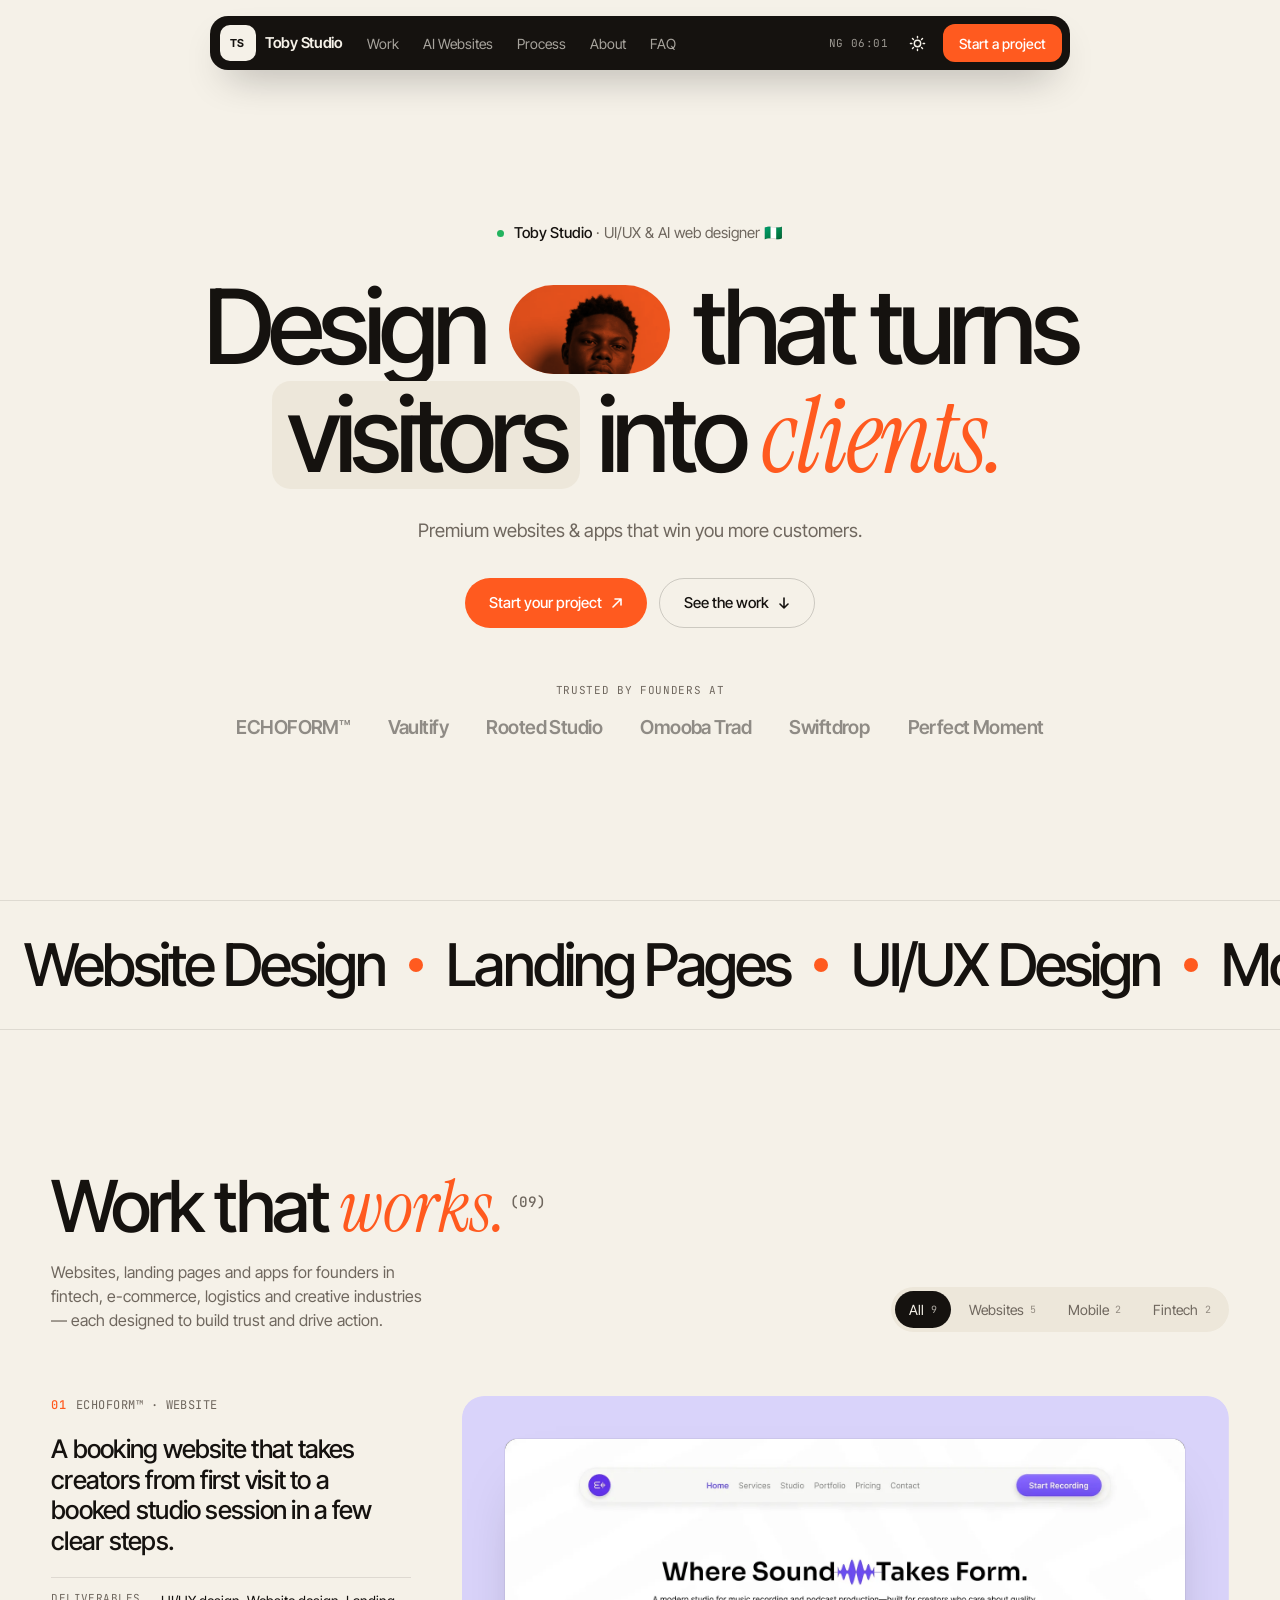
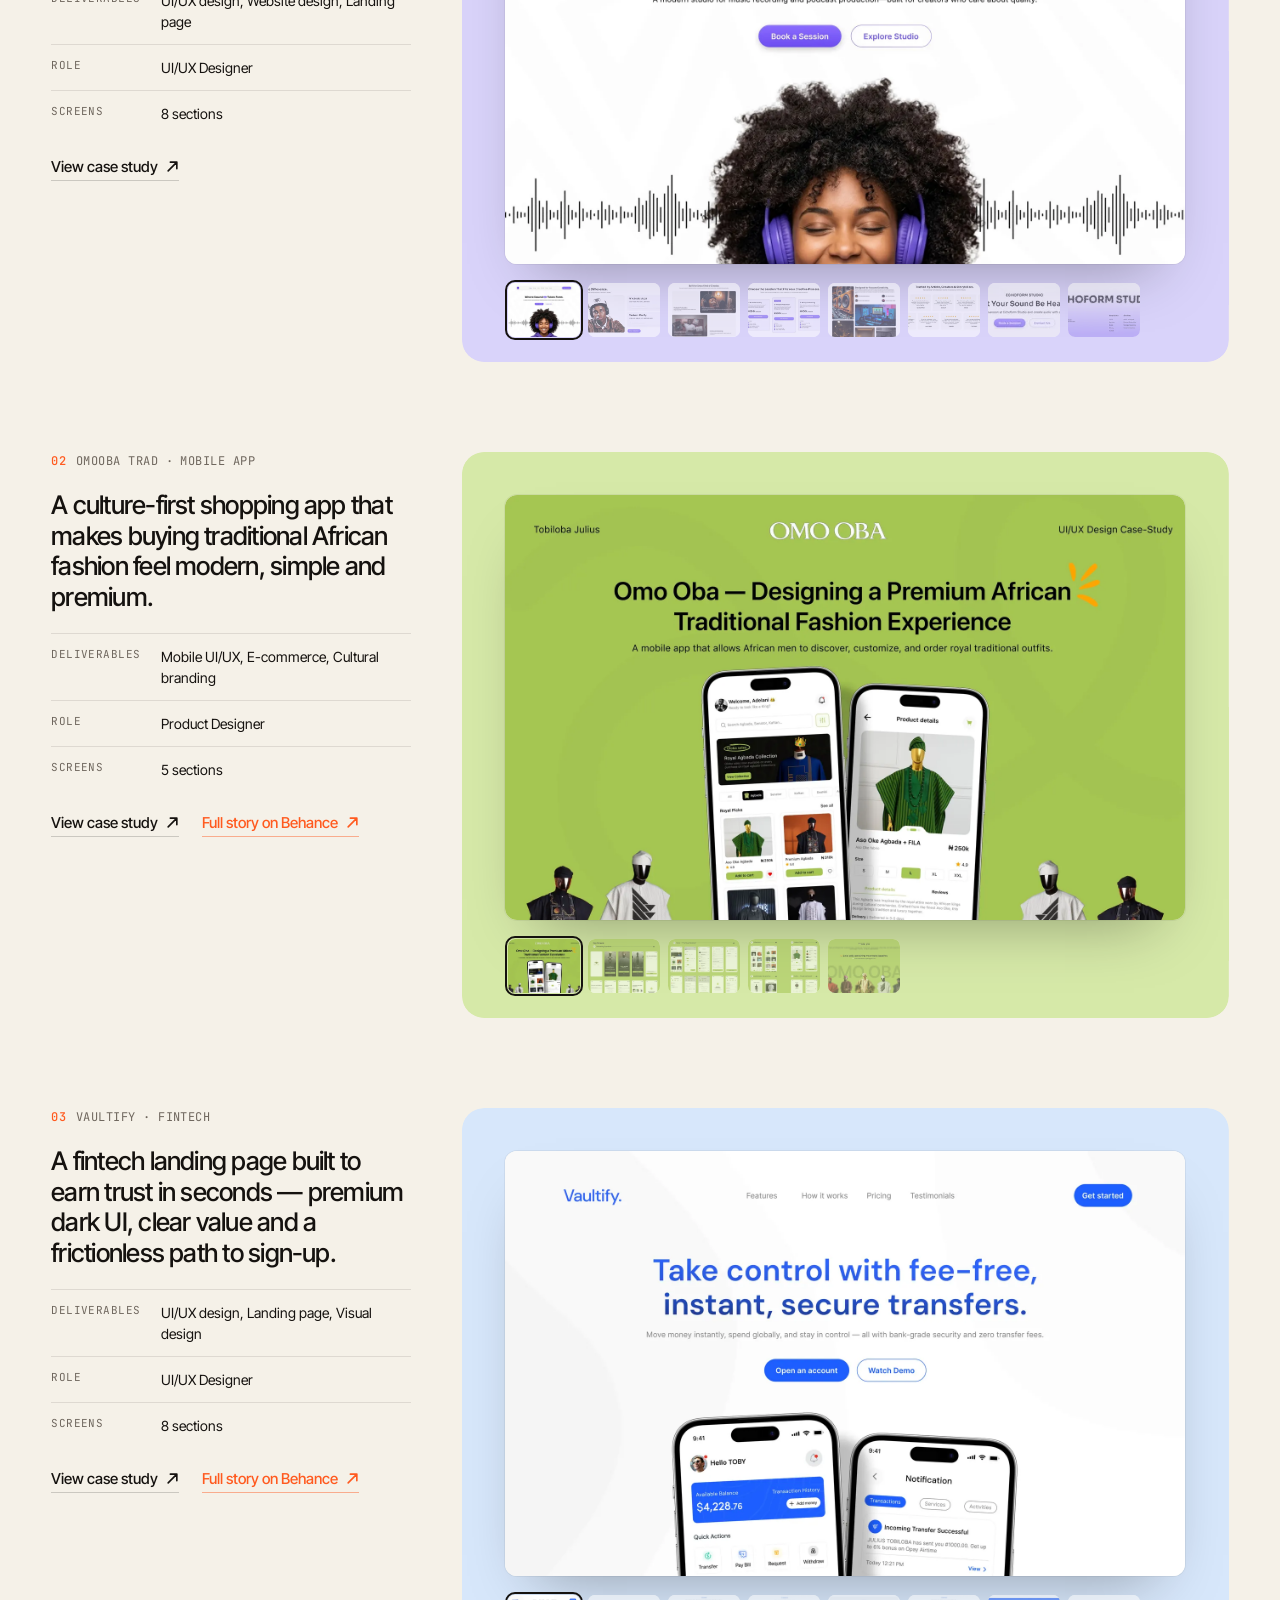
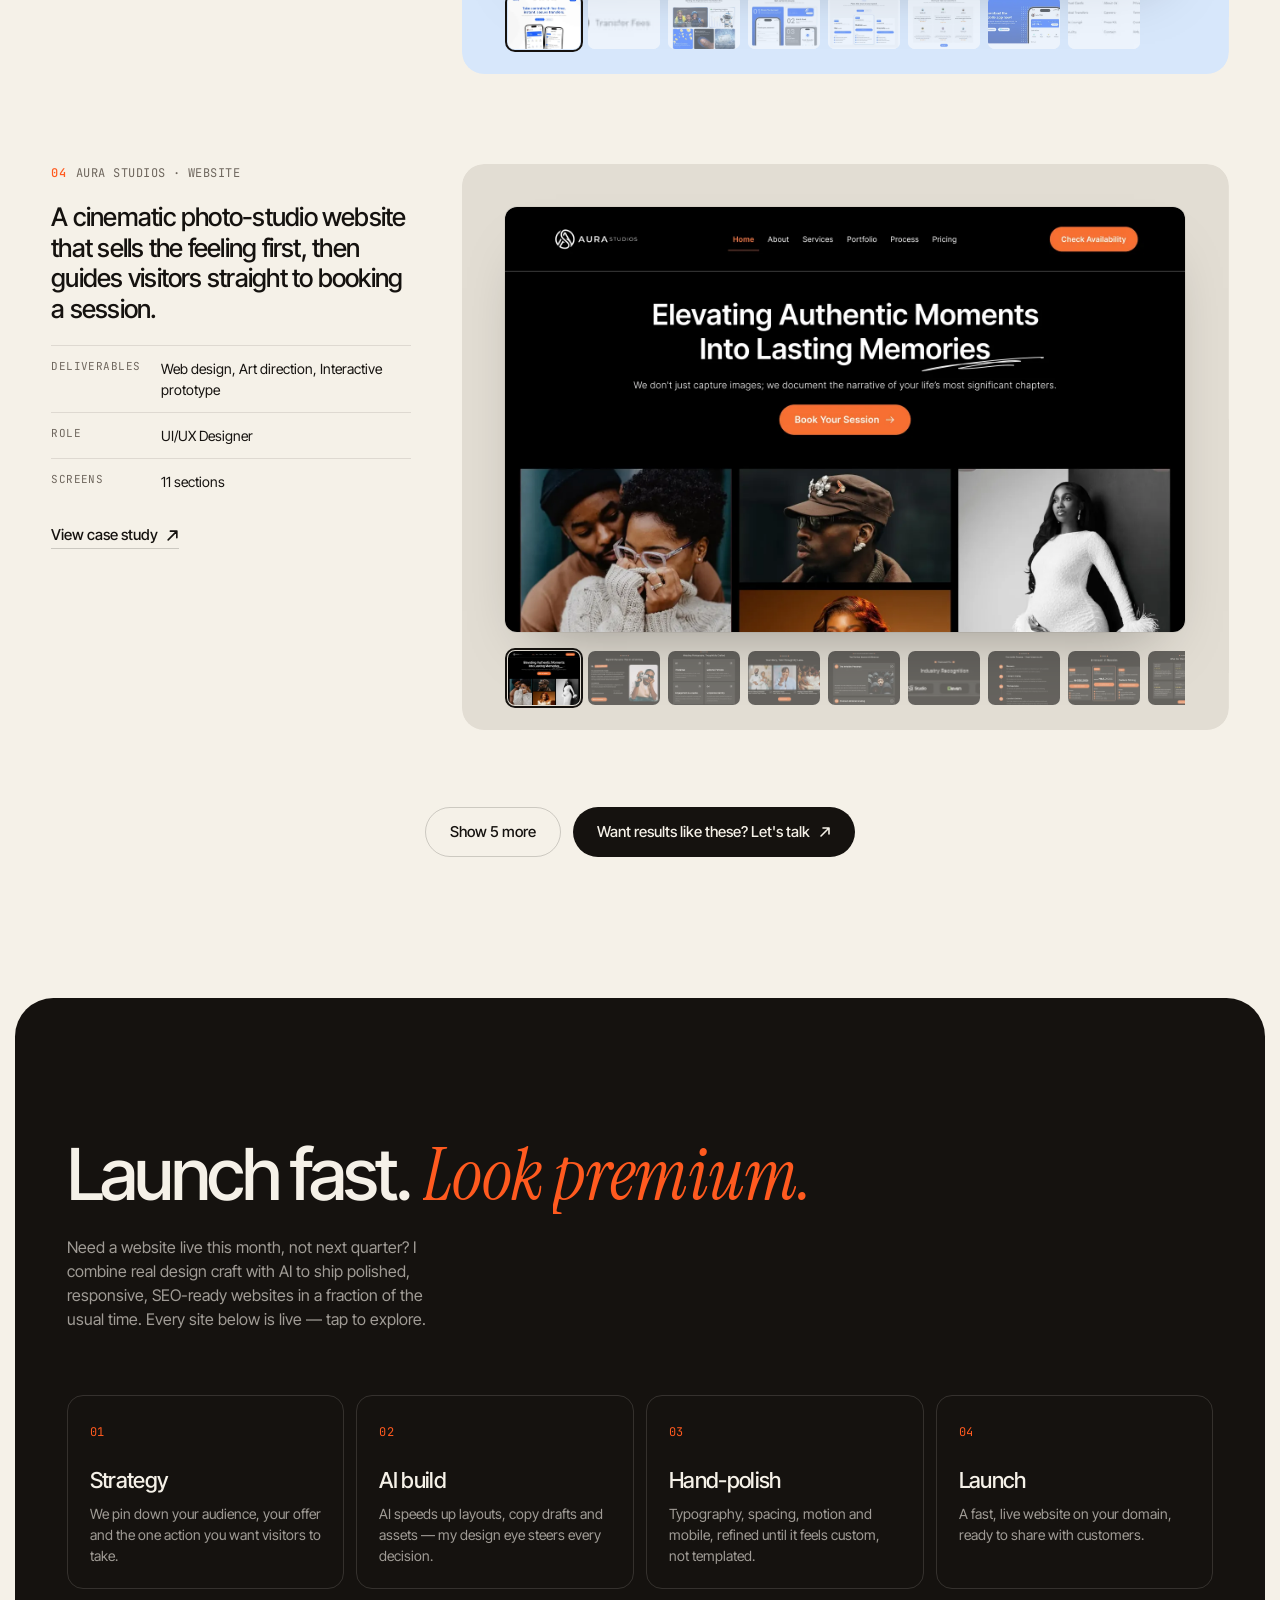
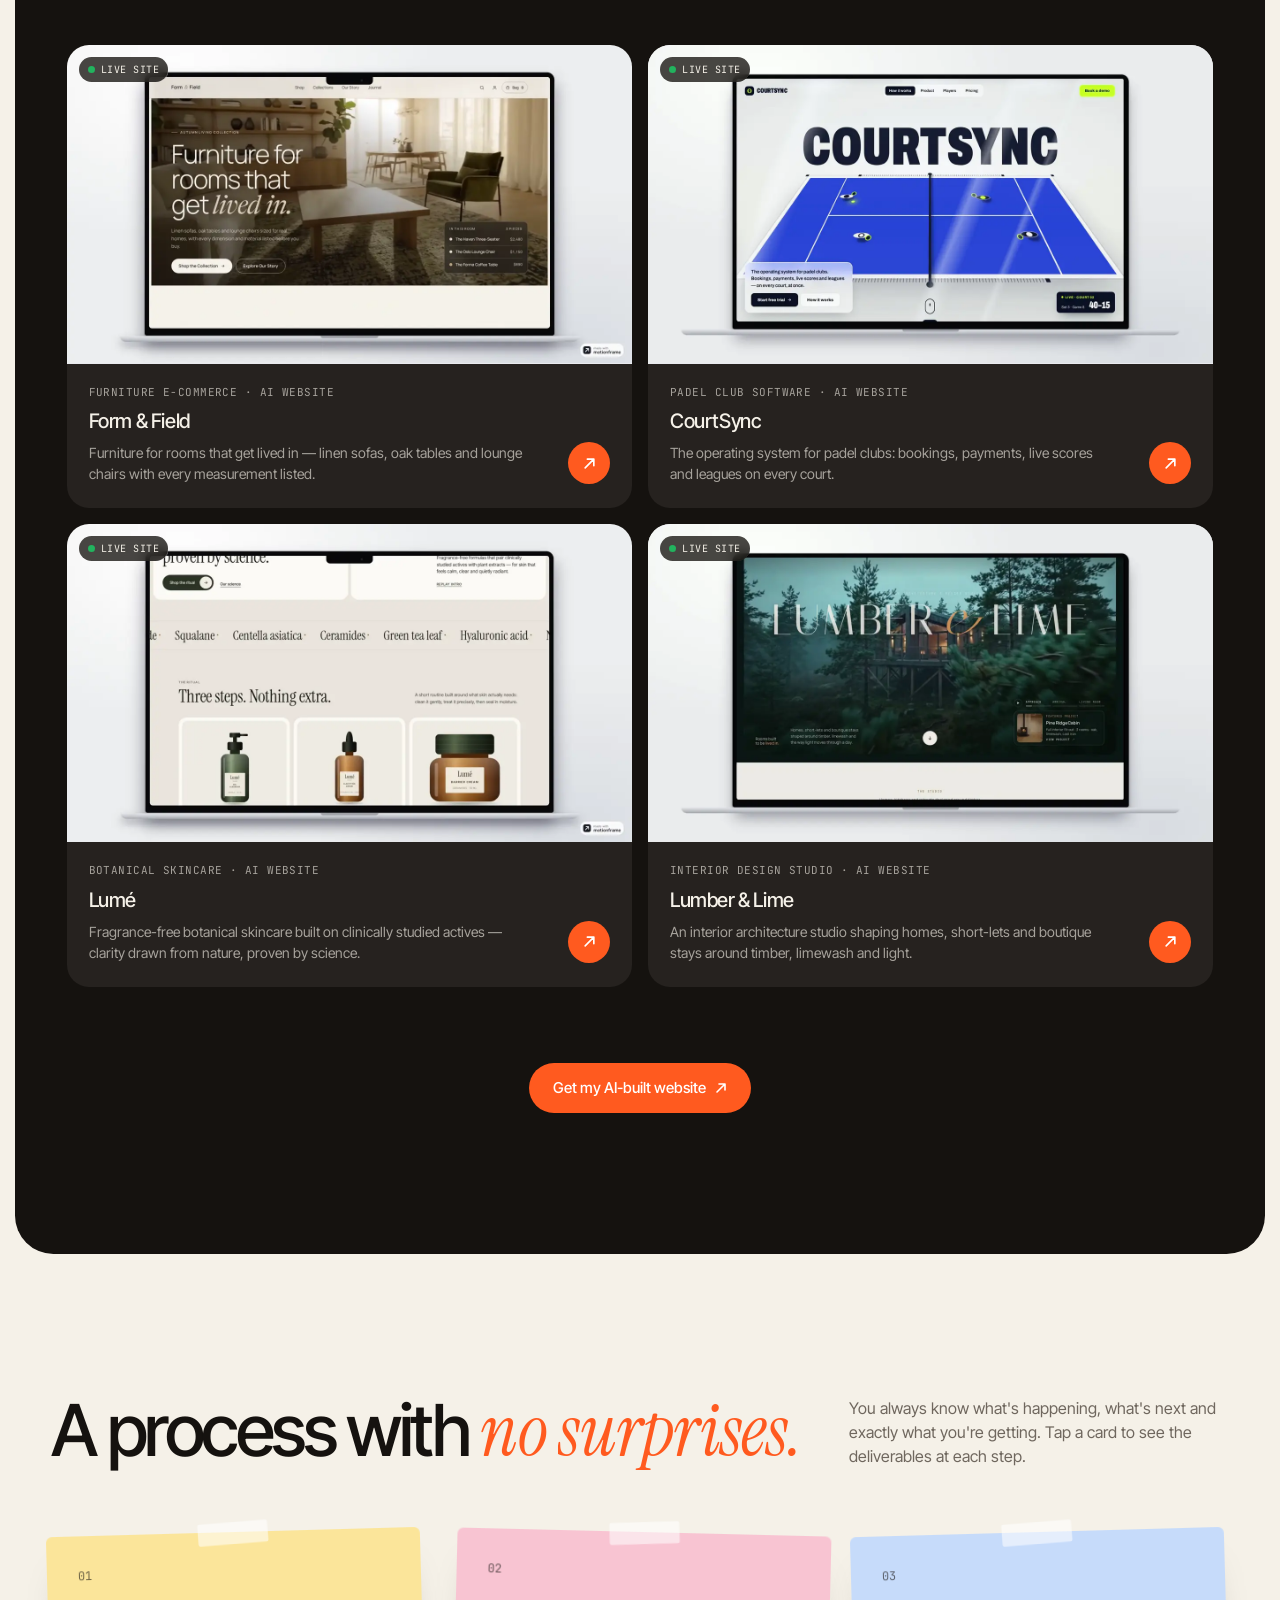
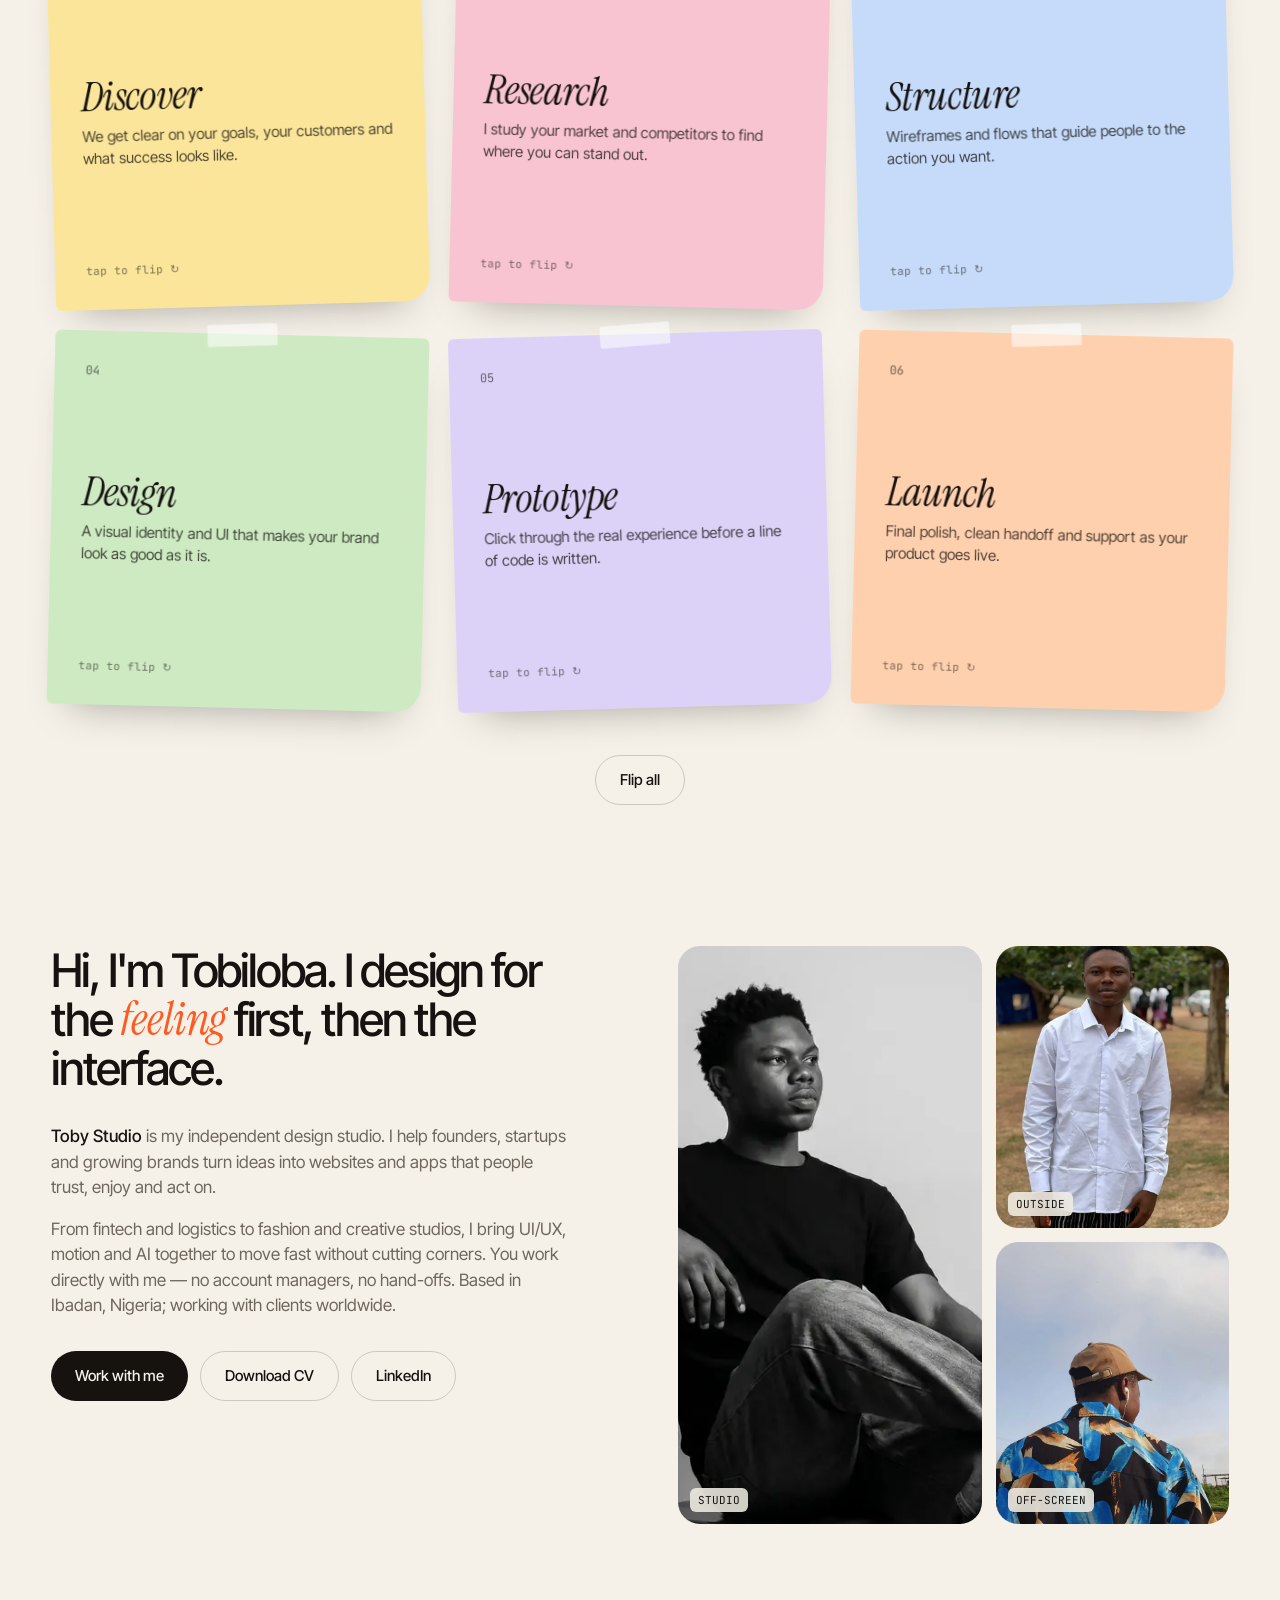
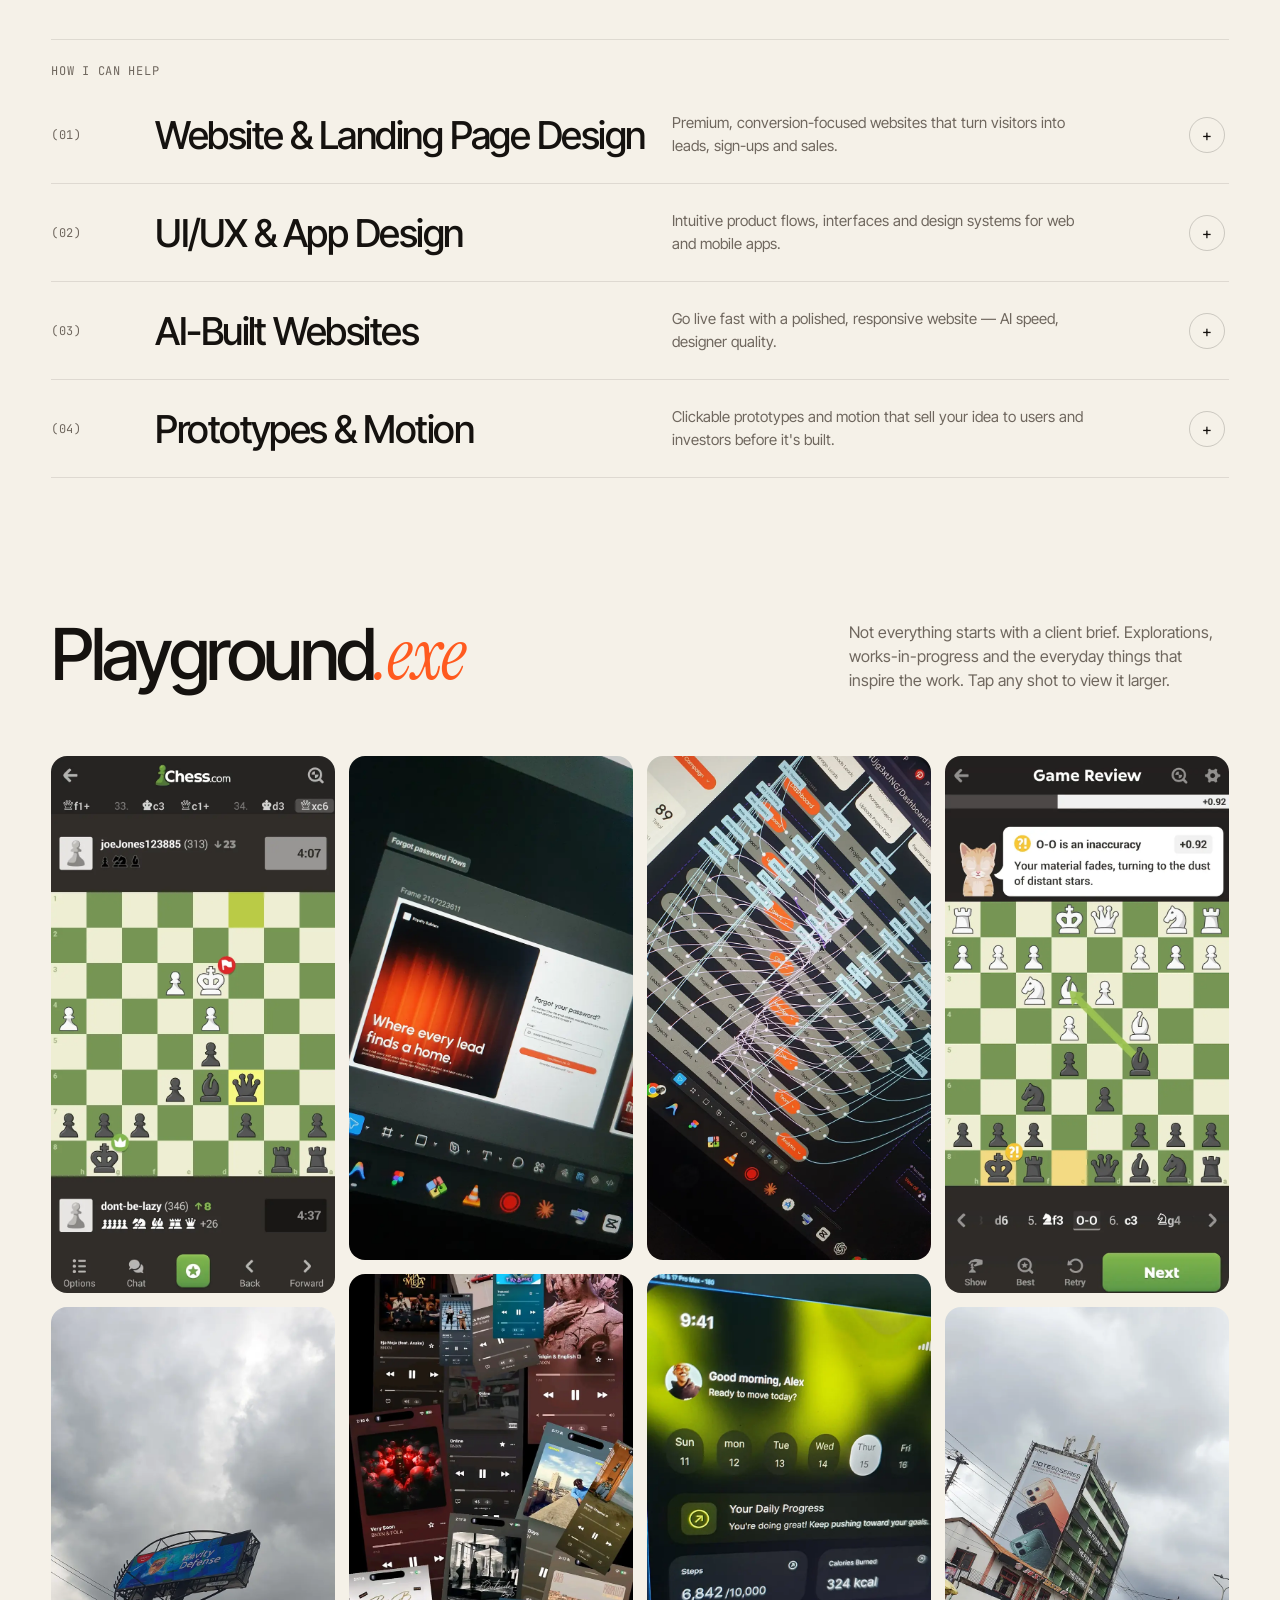
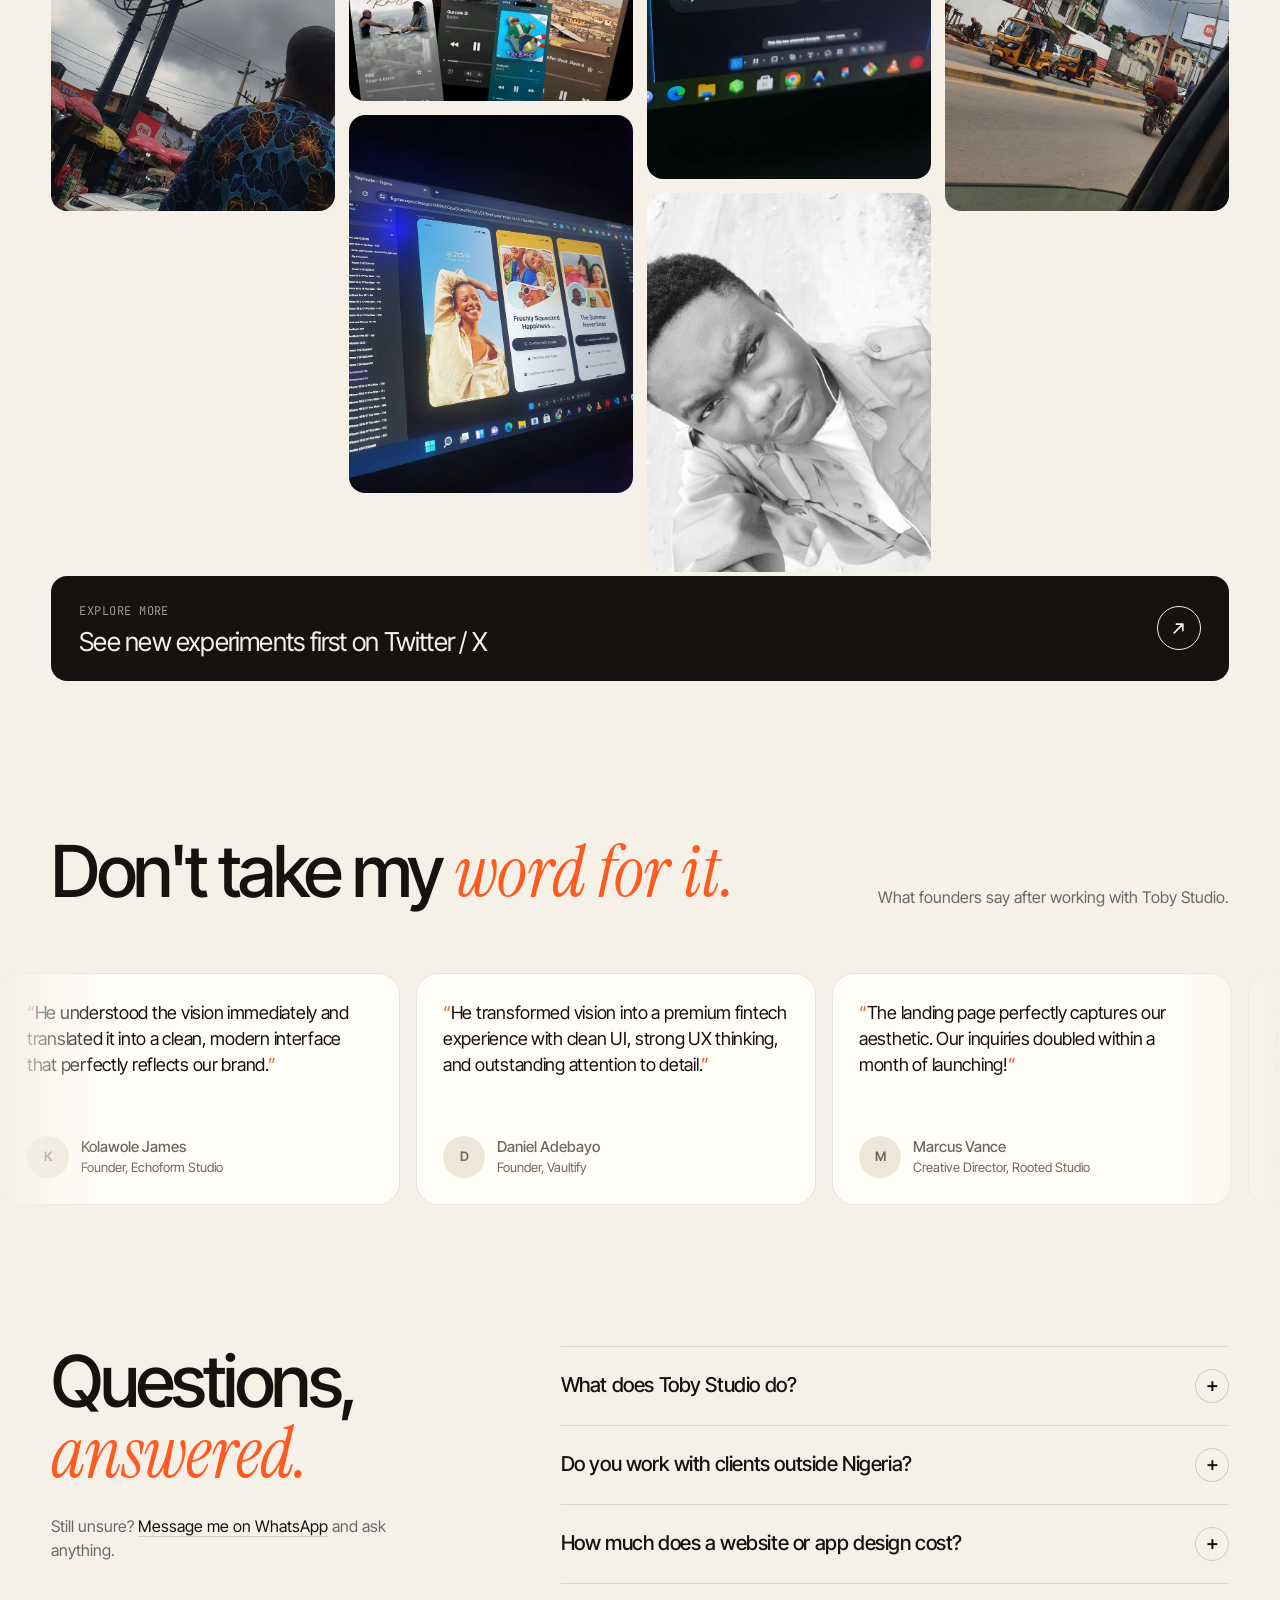
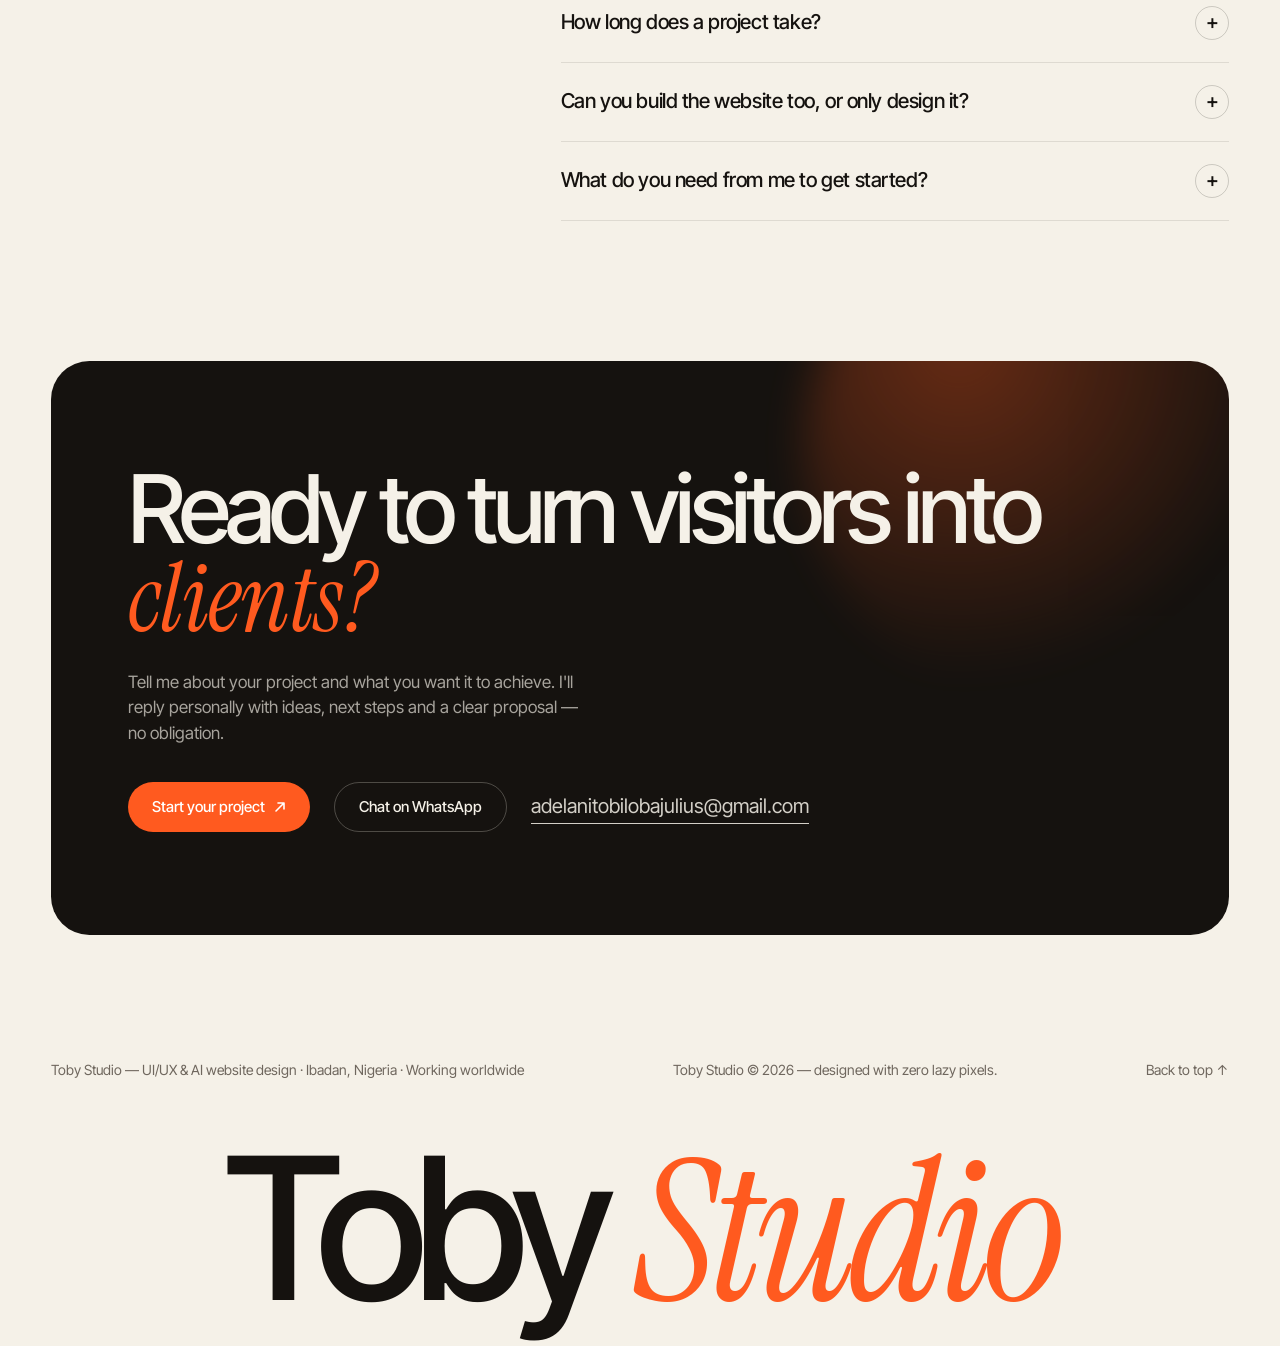
==== commit df2e09c2: "Restack Explore card: label above title, left aligned, arrow on the right Co-Authored-By: Claude Opu" ====
--- a/index.html
+++ b/index.html
@@ -307,9 +307,13 @@
 .play-cta{display:flex;flex-direction:column;justify-content:space-between;gap:2rem;padding:24px;background:var(--ink);color:var(--ink-fg);cursor:pointer;min-height:220px;transition:background .3s,color .3s}
 .play-cta:hover{background:var(--accent);color:#fff}
 .play-cta{column-span:all;-webkit-column-span:all;min-height:0;flex-direction:row;align-items:center;cursor:pointer;margin-top:4px;padding:26px 28px}
-.play-cta .t{flex:1}
+.play-cta{justify-content:space-between;gap:1.5rem}
+.cta-copy{display:flex;flex-direction:column;align-items:flex-start;text-align:left;gap:8px;min-width:0}
+.cta-copy .mono{opacity:.6}
+.cta-arrow{flex:none;width:44px;height:44px;border-radius:50%;border:1px solid currentColor;display:grid;place-items:center;transition:transform .4s var(--ease)}
+.play-cta:hover .cta-arrow{transform:rotate(45deg)}
 .play-cta .t{font-size:26px;letter-spacing:-.03em;line-height:1.05}
-@media (max-width:640px){.play-grid{columns:2;column-gap:10px}.play-item{margin-bottom:10px;border-radius:12px}.play-cta{min-height:0;padding:16px;gap:1rem}.play-cta .t{font-size:17px}}
+@media (max-width:640px){.play-grid{columns:2;column-gap:10px}.play-item{margin-bottom:10px;border-radius:12px}.play-cta{min-height:0;padding:18px;gap:1rem}.play-cta .t{font-size:19px}.cta-arrow{width:38px;height:38px}}
 
 /* testimonials */
 .t-wrap{overflow:hidden;mask-image:linear-gradient(90deg,transparent,#000 8%,#000 92%,transparent);-webkit-mask-image:linear-gradient(90deg,transparent,#000 8%,#000 92%,transparent)}
@@ -897,7 +901,7 @@
 // ---------- Playground ----------
 const playGrid = $('#playGrid');
 playGrid.innerHTML = playground.map(p => {
-  if (p.cta) return `<a class="play-item play-cta" href="https://x.com/Julious_design" target="_blank" rel="noopener noreferrer"><span class="mono">Explore more</span><span class="t">See new experiments first on Twitter / X</span>${arrow}</a>`;
+  if (p.cta) return `<a class="play-item play-cta" href="https://x.com/Julious_design" target="_blank" rel="noopener noreferrer"><span class="cta-copy"><span class="mono">Explore more</span><span class="t">See new experiments first on Twitter / X</span></span><span class="cta-arrow">${arrow}</span></a>`;
   if (p.video) return `<div class="play-item"><video src="${esc(p.video)}" ${p.poster?`poster="${esc(p.poster)}"`:''} muted loop playsinline preload="metadata"></video></div>`;
   return `<button type="button" class="play-item" data-full="${esc(p.full||p.img)}"><img src="${esc(p.img)}" alt="${esc(p.alt)}" loading="lazy" decoding="async" /></button>`;
 }).join('');
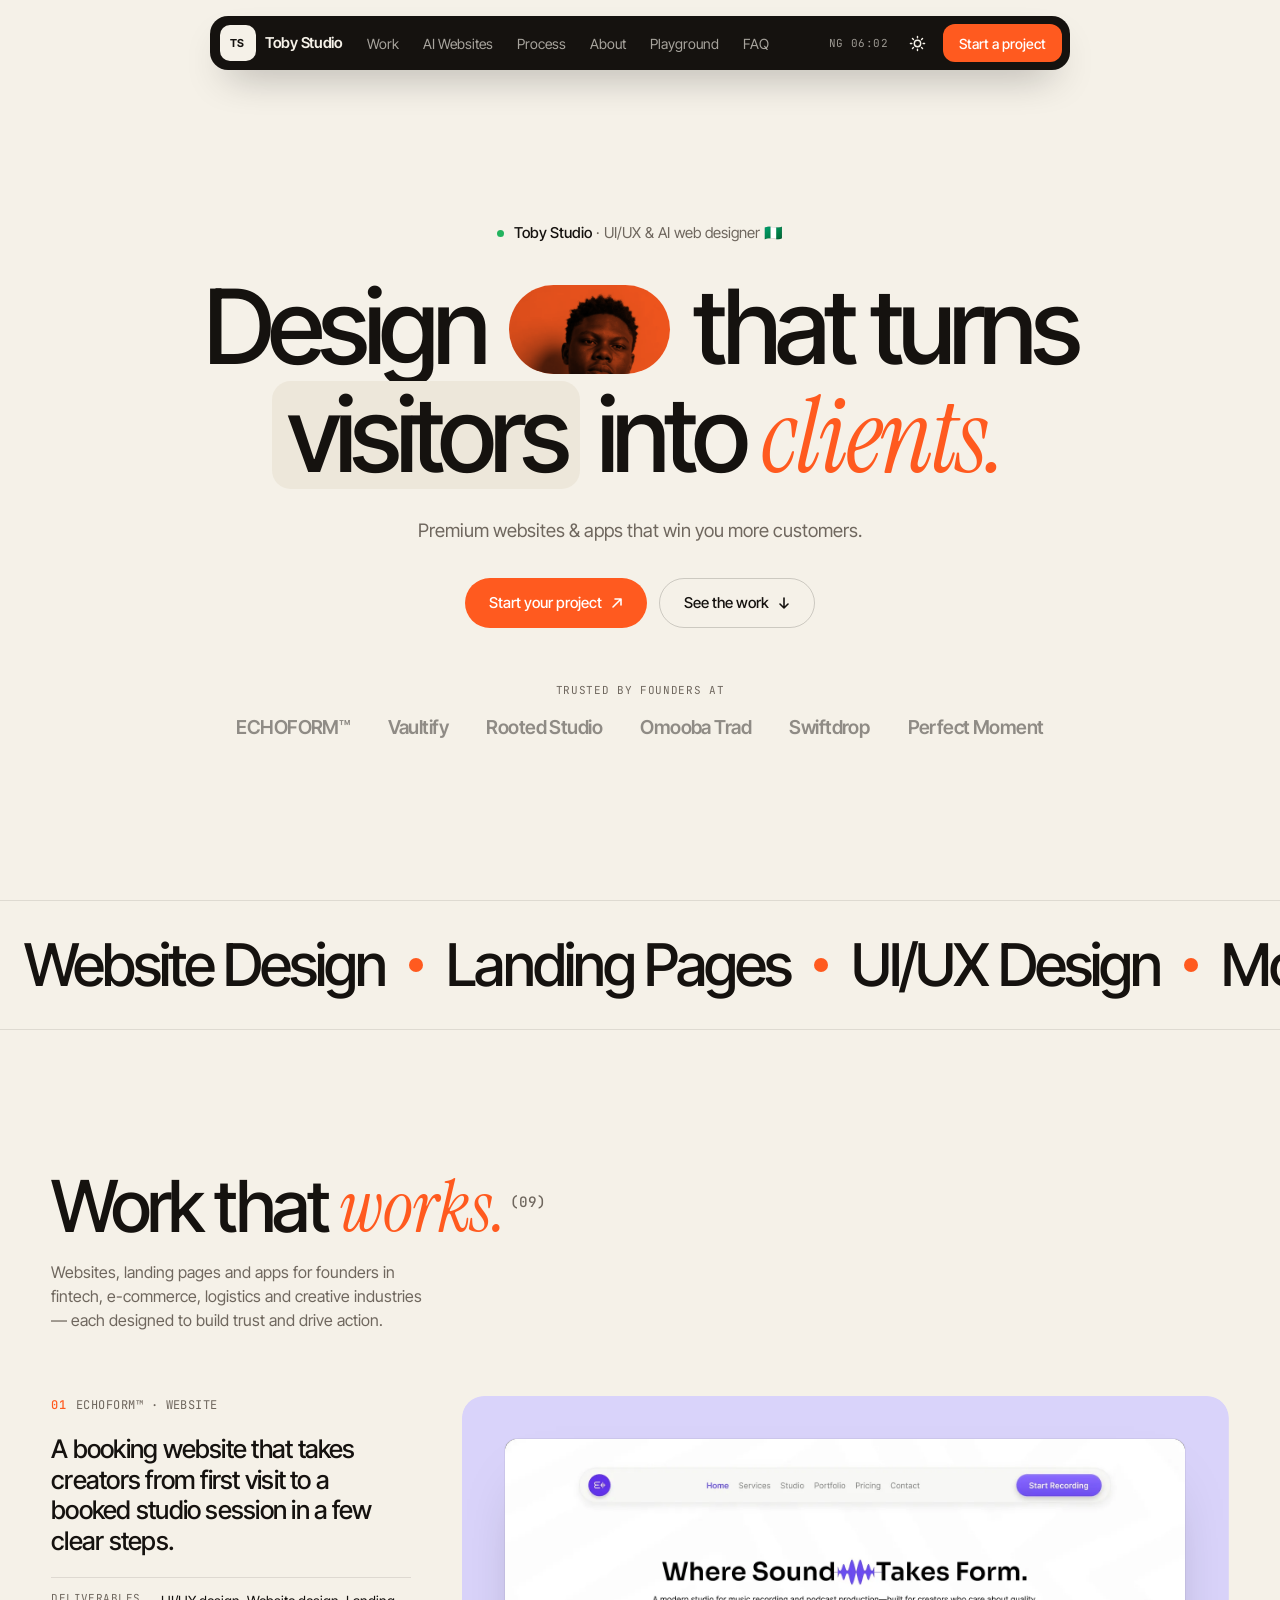
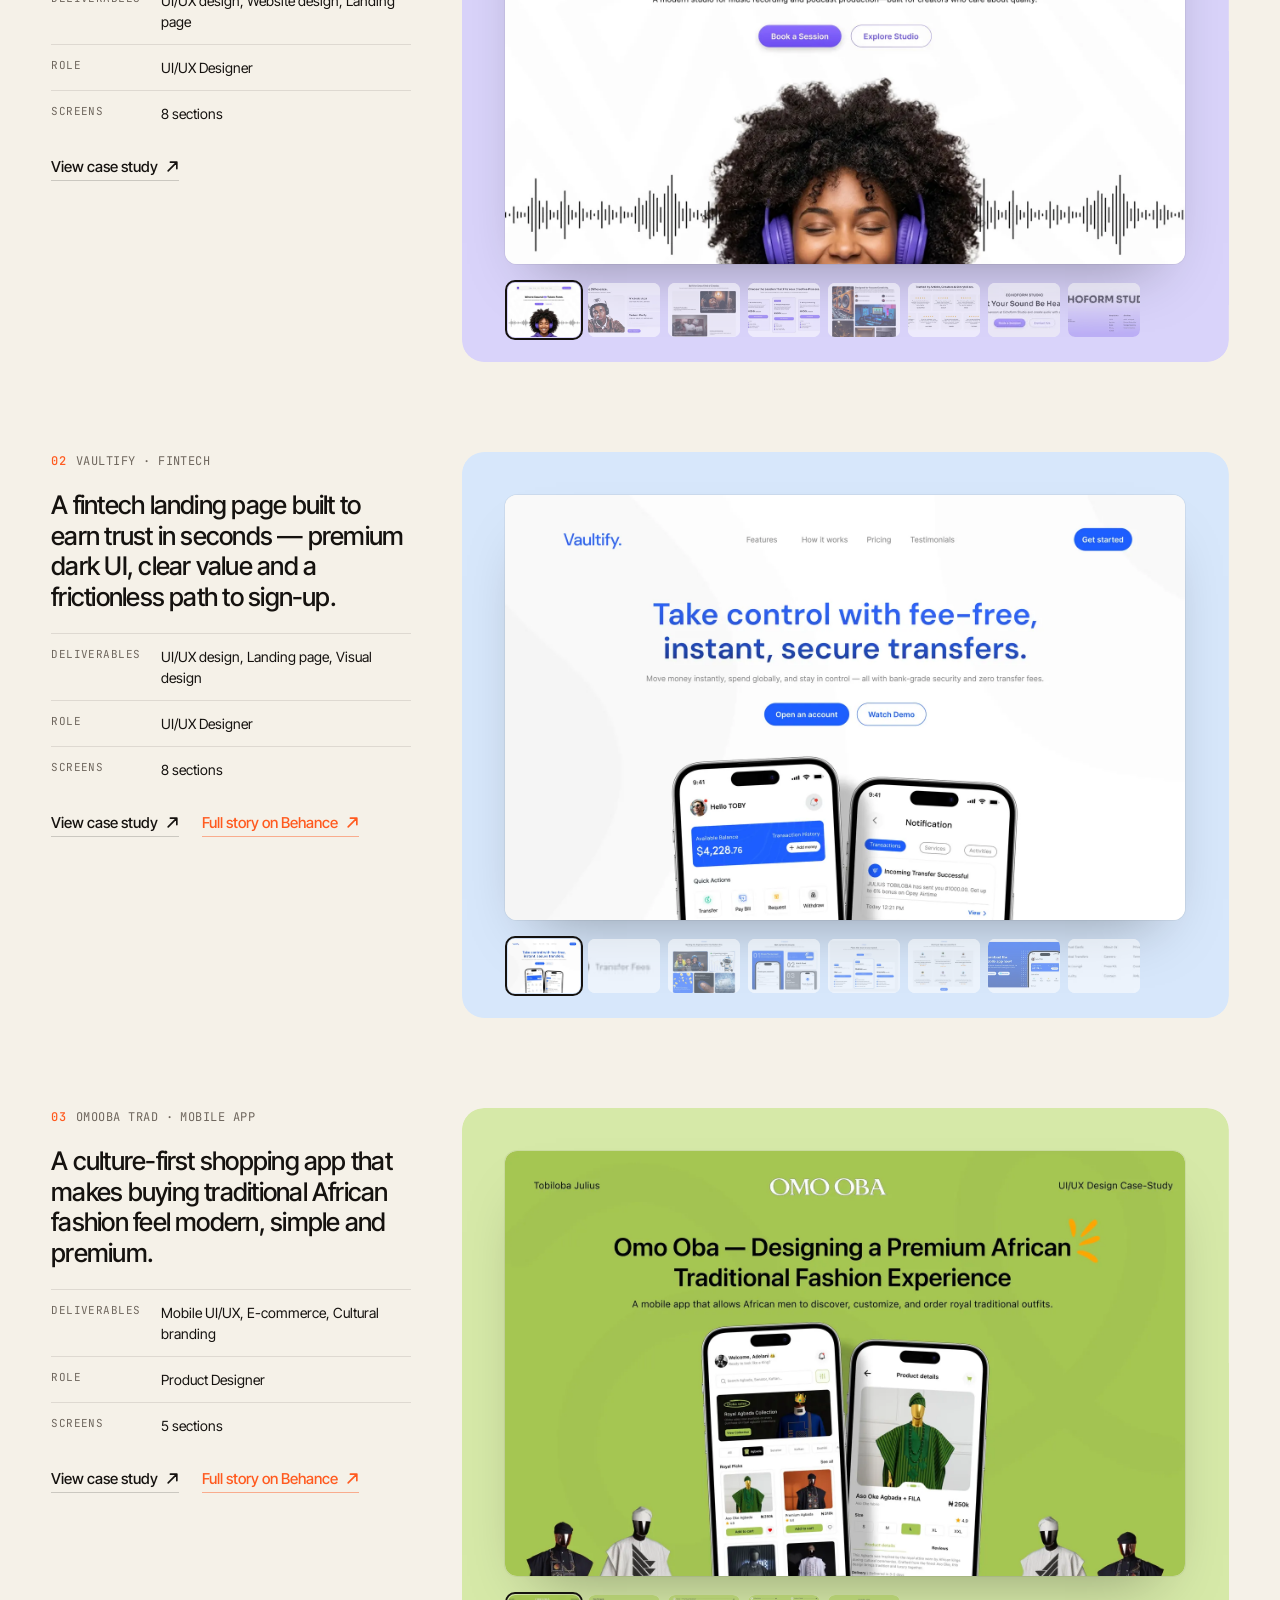
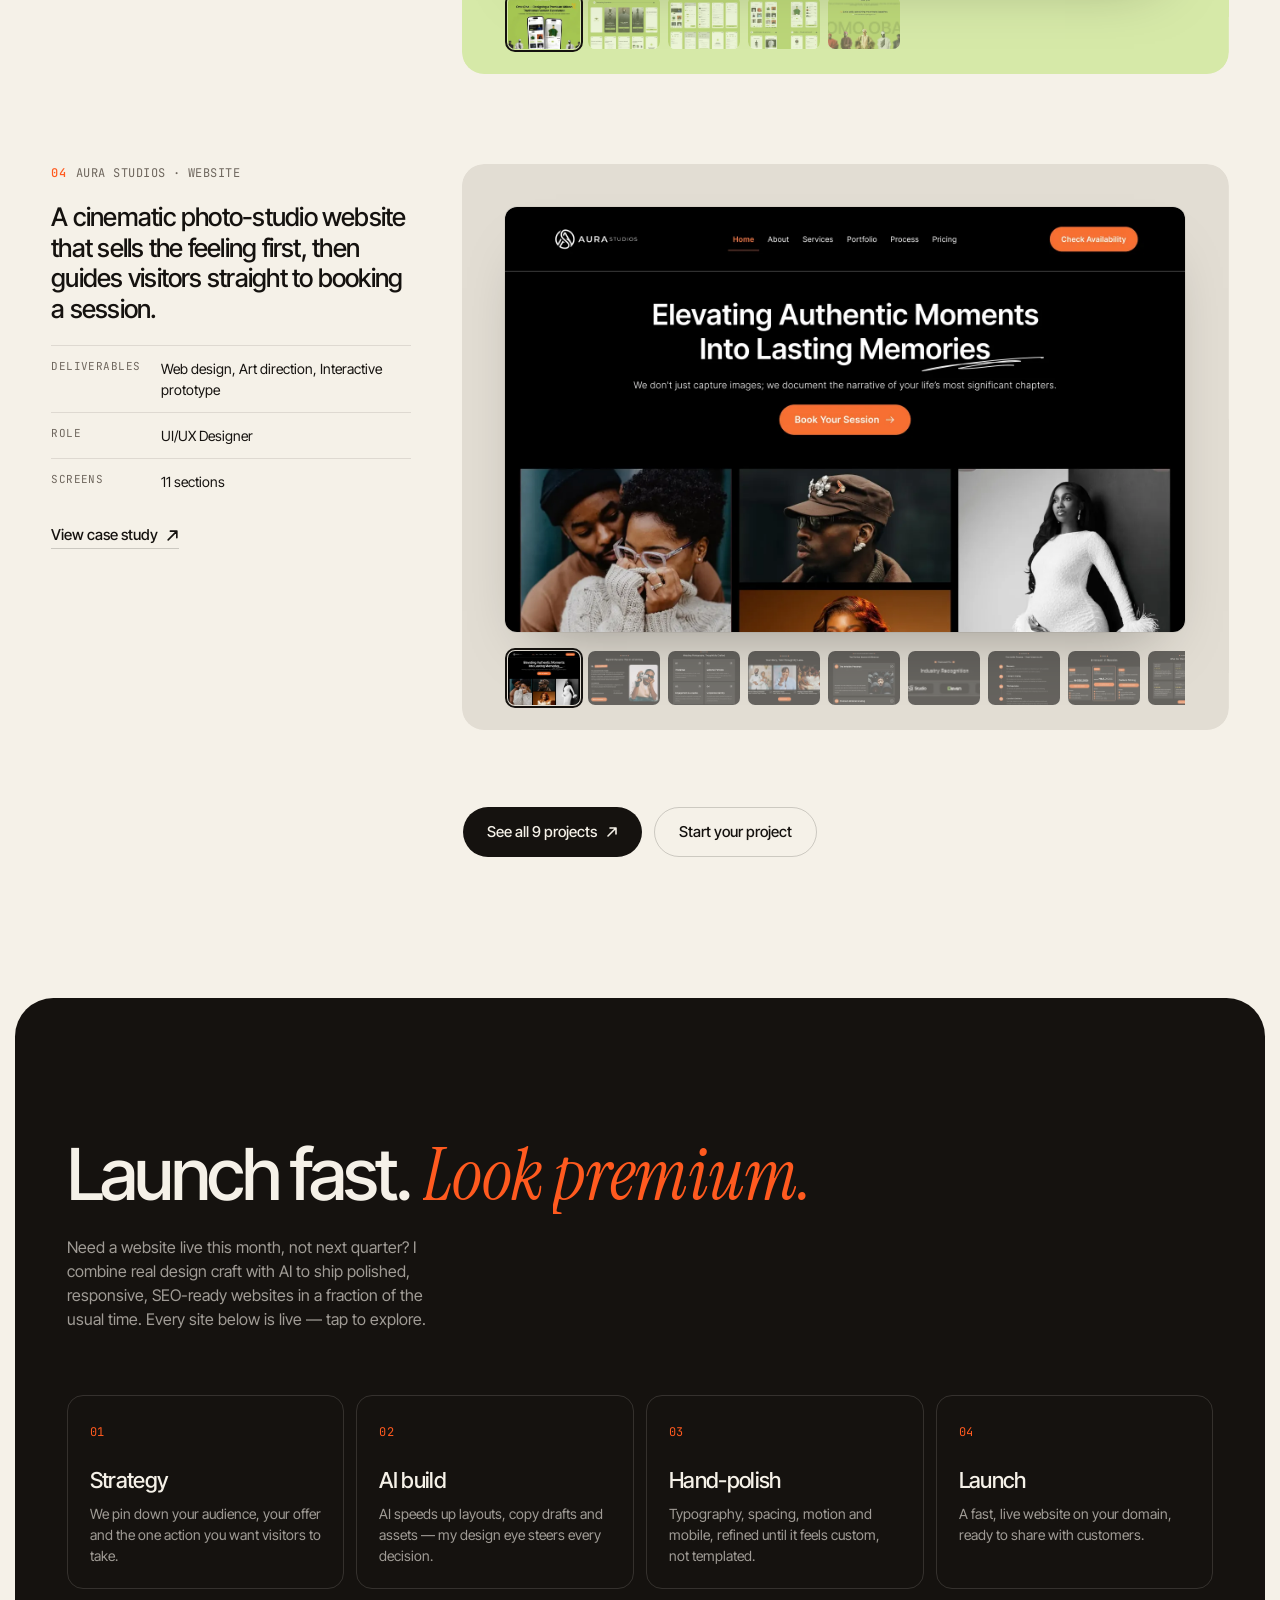
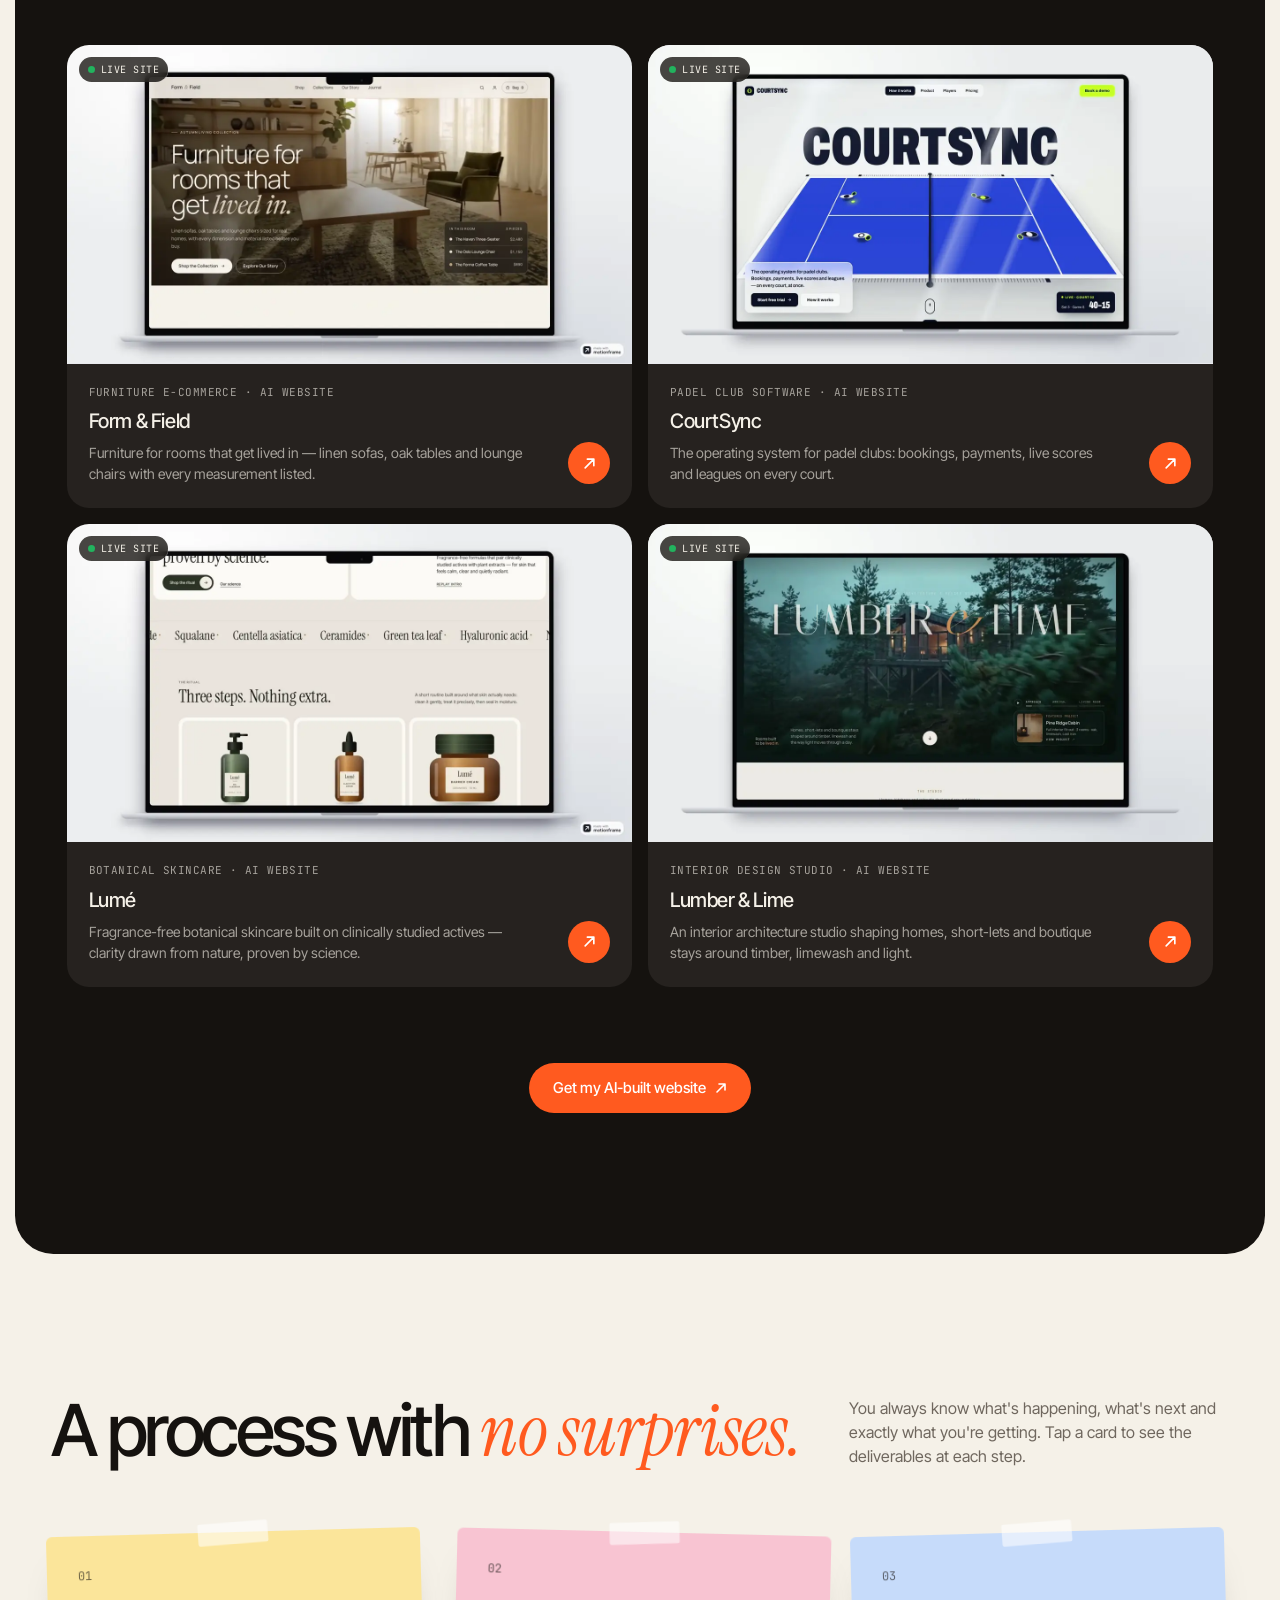
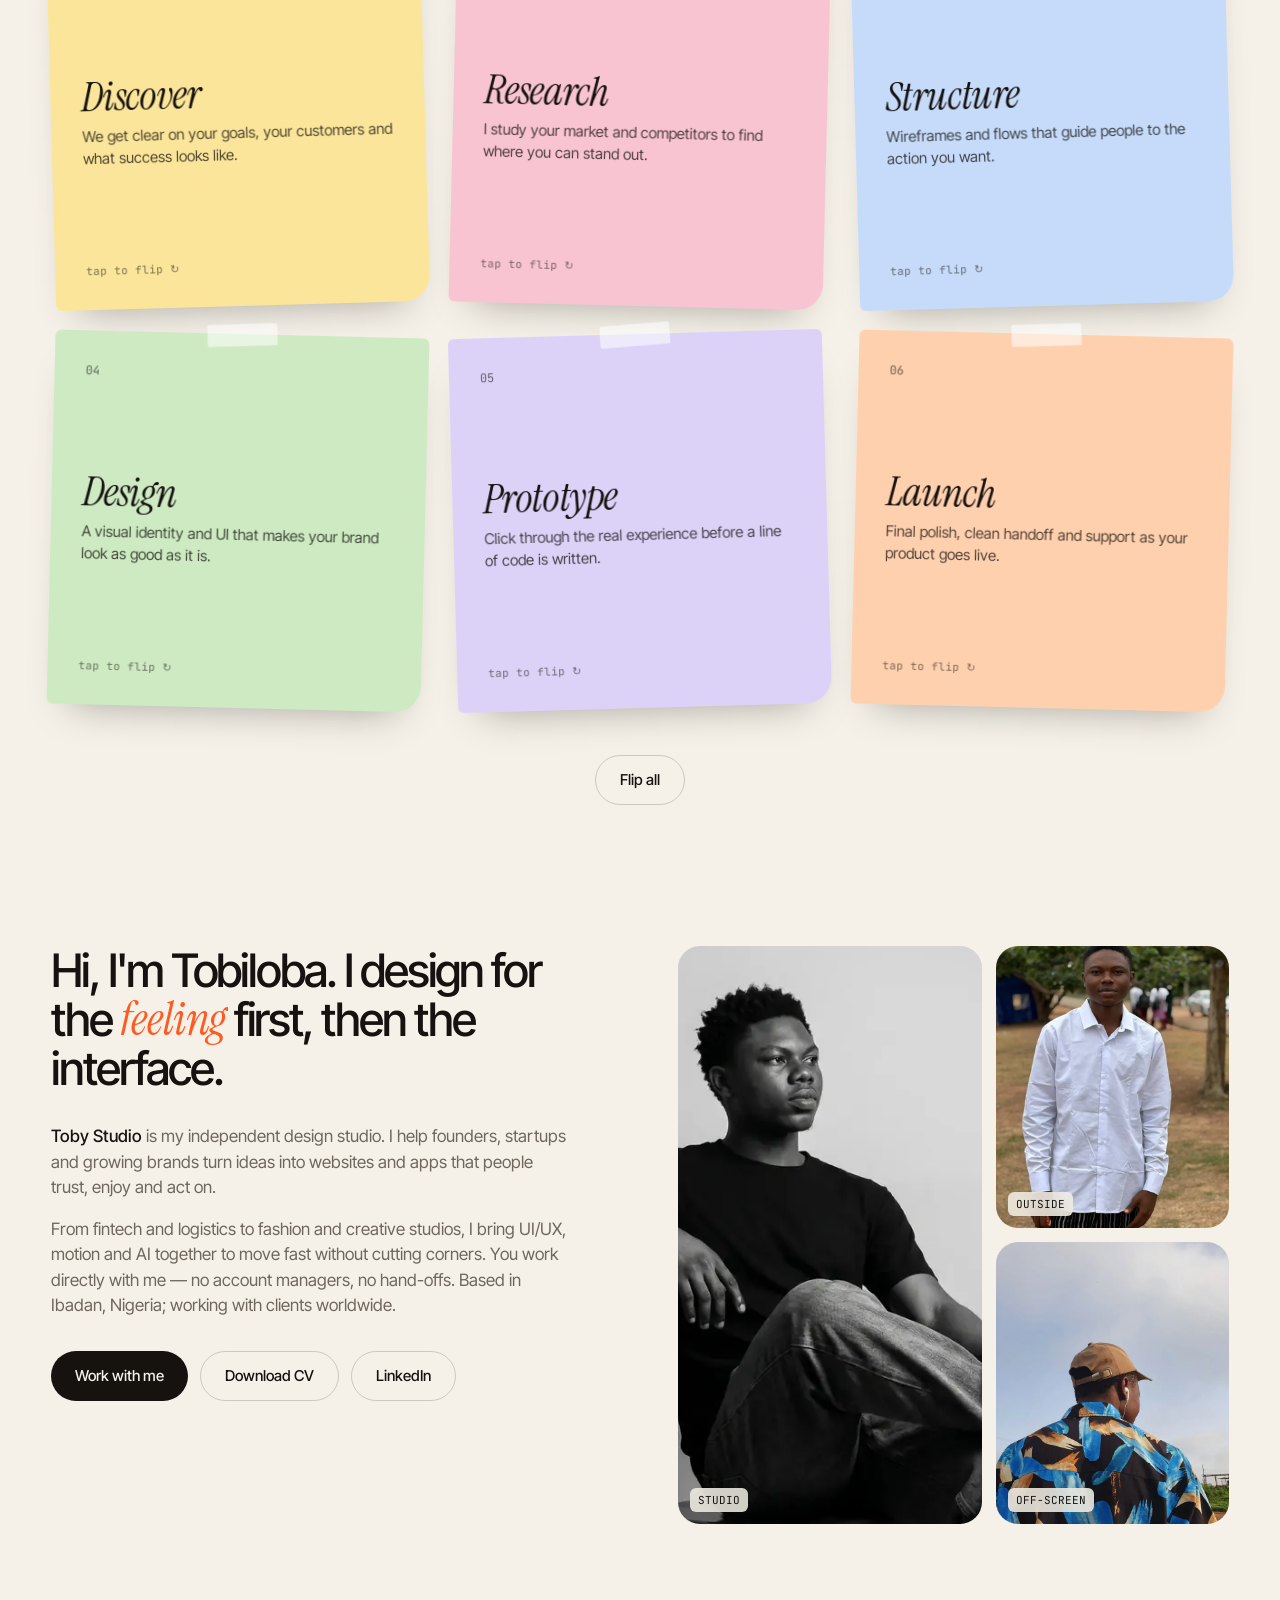
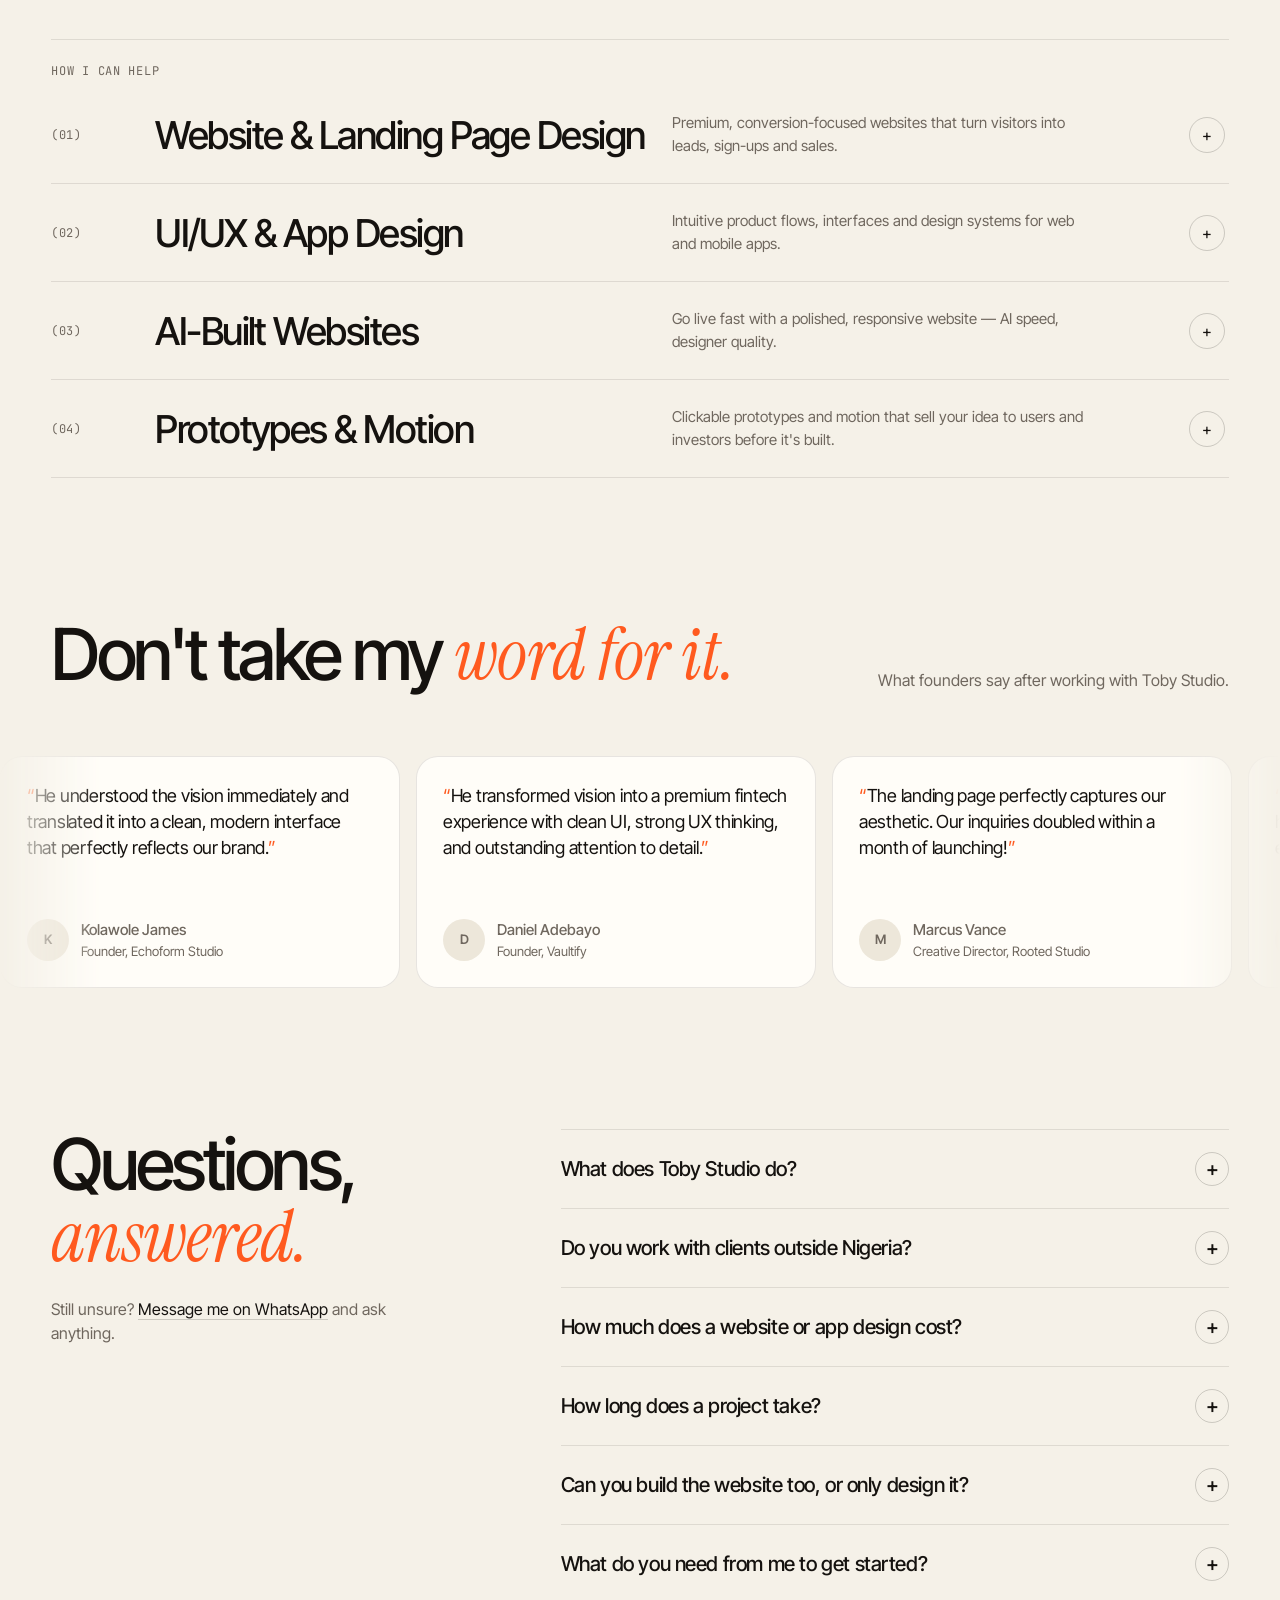
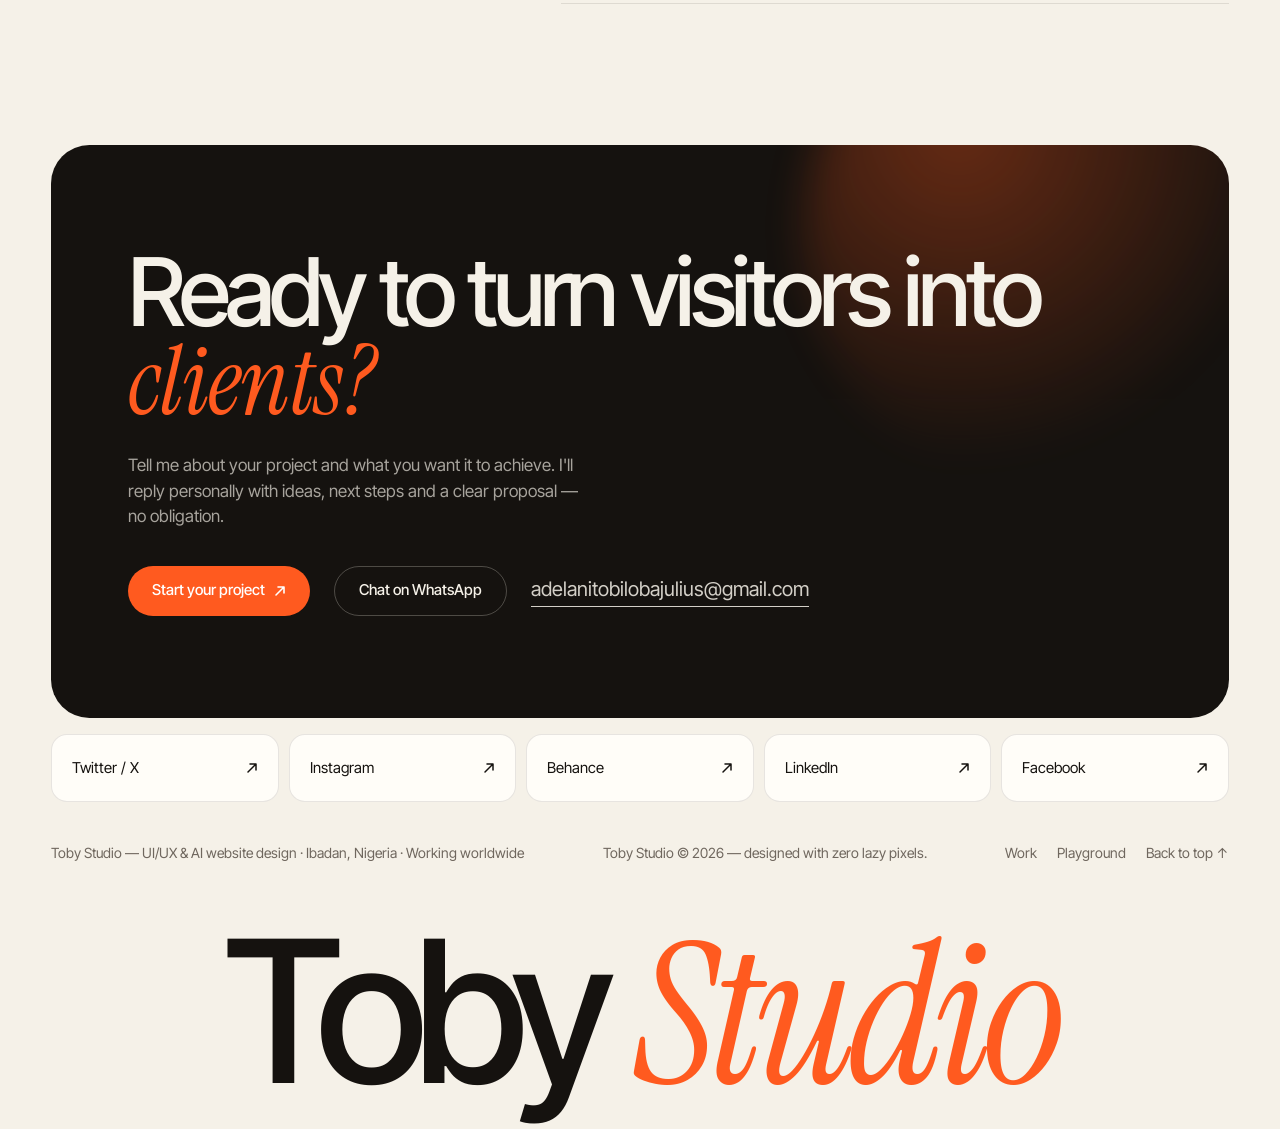
==== commit 60f0785f: "Split site into Home, Work and Playground pages - Homepage shows 4 featured projects with a link to " ====
--- a/index.html
+++ b/index.html
@@ -26,415 +26,16 @@
 <meta name="twitter:description" content="UI/UX, website and landing page design — plus launch-ready AI-built websites." />
 <meta name="twitter:creator" content="@Julious_design" />
 <script type="application/ld+json">[{"@context": "https://schema.org", "@type": "ProfessionalService", "name": "Toby Studio", "description": "UI/UX design, website and landing page design, mobile app design and AI-built websites for founders, startups and brands.", "founder": {"@type": "Person", "name": "Tobiloba Julius", "jobTitle": "UI/UX & AI Website Designer", "url": "https://toby-studio-ten.vercel.app/", "image": "https://toby-studio-ten.vercel.app/assets/img/headshot-800.webp"}, "email": "adelanitobilobajulius@gmail.com", "telephone": "+2348124084420", "address": {"@type": "PostalAddress", "addressLocality": "Ibadan", "addressRegion": "Oyo", "addressCountry": "NG"}, "areaServed": "Worldwide", "knowsAbout": ["UI/UX design", "Website design", "Landing page design", "Mobile app design", "AI website development", "Prototyping"], "sameAs": ["https://x.com/Julious_design", "https://www.instagram.com/julious_design/", "https://www.behance.net/adelanitobiloba", "https://www.linkedin.com/in/tobiloba-julius/", "https://www.facebook.com/Julious.design"], "url": "https://toby-studio-ten.vercel.app/", "image": "https://toby-studio-ten.vercel.app/assets/img/og.jpg", "logo": "https://toby-studio-ten.vercel.app/assets/img/apple-touch-icon.png"}, {"@context": "https://schema.org", "@type": "FAQPage", "mainEntity": [{"@type": "Question", "name": "What does Toby Studio do?", "acceptedAnswer": {"@type": "Answer", "text": "Toby Studio is the independent design studio of Tobiloba Julius. I design websites, landing pages, mobile apps and product interfaces (UI/UX), and I build launch-ready websites with AI when you need to go live fast."}}, {"@type": "Question", "name": "Do you work with clients outside Nigeria?", "acceptedAnswer": {"@type": "Answer", "text": "Yes. I'm based in Ibadan, Nigeria and work remotely with founders, startups and brands worldwide. Feedback, calls and handoff all happen online."}}, {"@type": "Question", "name": "How much does a website or app design cost?", "acceptedAnswer": {"@type": "Answer", "text": "Every project is scoped individually, because a single landing page and a full product are very different jobs. Share your goals, timeline and budget range, and I'll send a clear proposal with pricing before any work starts."}}, {"@type": "Question", "name": "How long does a project take?", "acceptedAnswer": {"@type": "Answer", "text": "It depends on scope. A focused landing page moves much faster than a multi-screen app. You'll get a realistic timeline upfront, and regular updates as we go."}}, {"@type": "Question", "name": "Can you build the website too, or only design it?", "acceptedAnswer": {"@type": "Answer", "text": "Both. I can hand your developers clean, developer-ready designs, or design and build the website with AI-powered tools so it's live and ready for customers."}}, {"@type": "Question", "name": "What do you need from me to get started?", "acceptedAnswer": {"@type": "Answer", "text": "A short brief: what you do, who it's for and what you want visitors to do. Examples of sites you like help too. Send it by email or WhatsApp and we'll take it from there."}}]}, {"@context": "https://schema.org", "@type": "WebSite", "name": "Toby Studio", "url": "https://toby-studio-ten.vercel.app/"}]</script>
-<link rel="icon" type="image/svg+xml" href="./favicon.svg" />
+<link rel="icon" type="image/svg+xml" href="/favicon.svg" />
 <link rel="preconnect" href="https://fonts.googleapis.com" />
 <link rel="preconnect" href="https://fonts.gstatic.com" crossorigin />
 <link href="https://fonts.googleapis.com/css2?family=Inter+Tight:wght@400;500;600&family=Instrument+Serif:ital@0;1&family=JetBrains+Mono:wght@400;500&display=swap" rel="stylesheet" />
-<link rel="preload" as="image" href="./assets/img/headshot-800.webp" fetchpriority="high" />
+<link rel="preload" as="image" href="/assets/img/headshot-800.webp" fetchpriority="high" />
 <script>
   try { const t = localStorage.getItem('toby-theme'); if (t) document.documentElement.dataset.theme = t; } catch (e) {}
 </script>
-<style>
-:root{
-  --bg:#F5F1E8;
-  --bg-2:#EDE7DA;
-  --card:#FFFDF8;
-  --fg:#15120F;
-  --muted:#6F675E;
-  --line:rgba(21,18,15,.10);
-  --line-2:rgba(21,18,15,.18);
-  --ink:#15120F;        /* always-contrasting surfaces (nav, AI block, CTA) */
-  --ink-fg:#F5F1E8;
-  --accent:#FF5A1F;
-  --ok:#22B35E;
-  --sans:"Inter Tight",system-ui,-apple-system,Segoe UI,Roboto,sans-serif;
-  --serif:"Instrument Serif",Georgia,serif;
-  --mono:"JetBrains Mono",ui-monospace,SFMono-Regular,Menlo,monospace;
-  --pad:clamp(16px,4vw,56px);
-  --max:1360px;
-  --r:22px;
-  --ease:cubic-bezier(.22,1,.36,1);
-  color-scheme:light;
-}
-:root[data-theme="dark"]{
-  --bg:#100E0C;
-  --bg-2:#1A1714;
-  --card:#1E1B17;
-  --fg:#F2EDE4;
-  --muted:#9A9288;
-  --line:rgba(242,237,228,.10);
-  --line-2:rgba(242,237,228,.18);
-  --ink:#F2EDE4;
-  --ink-fg:#100E0C;
-  color-scheme:dark;
-}
-*,*::before,*::after{box-sizing:border-box;margin:0;padding:0}
-html{scroll-behavior:smooth;-webkit-text-size-adjust:100%}
-body{background:var(--bg);color:var(--fg);font-family:var(--sans);font-size:16px;line-height:1.5;-webkit-font-smoothing:antialiased;overflow-x:hidden;transition:background .5s,color .5s}
-img,video{display:block;max-width:100%}
-a{color:inherit;text-decoration:none}
-button{font:inherit;color:inherit;background:none;border:0;cursor:pointer}
-::selection{background:var(--accent);color:#fff}
-.serif{font-family:var(--serif);font-style:italic;font-weight:400;letter-spacing:-.01em}
-.mono{font-family:var(--mono);font-size:12px;letter-spacing:.04em;text-transform:uppercase}
-.wrap{max-width:var(--max);margin:0 auto;padding:0 var(--pad)}
-[hidden]{display:none!important}
-.sr-only{position:absolute;width:1px;height:1px;overflow:hidden;clip:rect(0 0 0 0);white-space:nowrap}
-
-/* buttons */
-.btn{display:inline-flex;align-items:center;justify-content:center;gap:.55rem;height:50px;padding:0 24px;border-radius:999px;font-weight:500;font-size:15px;transition:transform .4s var(--ease),background .3s,color .3s,border-color .3s;white-space:nowrap}
-.btn:active{transform:scale(.97)}
-.btn svg{transition:transform .4s var(--ease)}
-.btn:hover svg{transform:translate(2px,-2px)}
-.btn-dark{background:var(--fg);color:var(--bg)}
-.btn-dark:hover{background:var(--accent);color:#fff}
-.btn-accent{background:var(--accent);color:#fff}
-.btn-accent:hover{background:var(--fg);color:var(--bg)}
-.btn-ghost{border:1px solid var(--line-2)}
-.btn-ghost:hover{border-color:var(--fg)}
-.dot{width:7px;height:7px;border-radius:50%;background:var(--ok);box-shadow:0 0 0 0 rgba(34,179,94,.55);animation:pulse 2s infinite;flex:none}
-@keyframes pulse{70%{box-shadow:0 0 0 8px rgba(34,179,94,0)}100%{box-shadow:0 0 0 0 rgba(34,179,94,0)}}
-
-/* floating nav */
-.nav{position:fixed;top:16px;left:50%;transform:translateX(-50%);z-index:50;width:min(860px,calc(100% - 24px));background:var(--ink);color:var(--ink-fg);border-radius:18px;padding:8px 8px 8px 10px;display:flex;align-items:center;gap:1rem;box-shadow:0 18px 40px -18px rgba(0,0,0,.45);transition:transform .5s var(--ease)}
-.nav.hide{transform:translate(-50%,-140%)}
-.logo-mark{width:36px;height:36px;border-radius:10px;background:var(--ink-fg);color:var(--ink);display:grid;place-items:center;font-size:11px;font-weight:700;letter-spacing:.02em;flex:none;transition:transform .5s var(--ease),background .3s,color .3s}
-.brand{display:inline-flex;align-items:center;gap:.6rem;flex:none}
-.brand-name{font-weight:600;font-size:15px;letter-spacing:-.02em}
-.brand:hover .logo-mark{transform:rotate(-8deg);background:var(--accent);color:#fff}
-.wordmark{font-size:clamp(64px,15.5vw,250px);font-weight:500;letter-spacing:-.065em;line-height:.85;text-align:center;margin-top:clamp(32px,5vw,64px);white-space:nowrap;user-select:none;color:var(--fg)}
-.wordmark .serif{color:var(--accent);letter-spacing:-.04em}
-.footer{overflow:hidden}
-@media (max-width:1100px) and (min-width:1025px){.brand-name{display:none}}
-.nav-links{display:flex;gap:1.5rem;font-size:14px;margin-left:.5rem}
-.nav-links a{opacity:.65;transition:opacity .3s}
-.nav-links a:hover{opacity:1}
-.nav-right{margin-left:auto;display:flex;align-items:center;gap:.4rem}
-.nav-clock{font-family:var(--mono);font-size:11px;opacity:.6;letter-spacing:.04em;margin-right:.25rem;white-space:nowrap}
-.icon-btn{width:38px;height:38px;border-radius:12px;display:grid;place-items:center;transition:background .3s}
-.icon-btn:hover{background:rgba(127,127,127,.2)}
-.nav .btn{height:38px;padding:0 16px;font-size:14px;border-radius:12px}
-.menu-btn{display:none}
-.menu-btn span{display:block;width:16px;height:1.5px;background:currentColor;transition:transform .4s var(--ease)}
-.menu-btn span+span{margin-top:5px}
-.menu-open .menu-btn span:first-child{transform:translateY(3.25px) rotate(45deg)}
-.menu-open .menu-btn span:last-child{transform:translateY(-3.25px) rotate(-45deg)}
-.theme-moon{display:none}
-:root[data-theme="dark"] .theme-sun{display:none}
-:root[data-theme="dark"] .theme-moon{display:block}
-.mobile-menu{position:fixed;inset:0;z-index:45;background:var(--bg);padding:110px var(--pad) 40px;display:flex;flex-direction:column;justify-content:space-between;clip-path:inset(0 0 100% 0);transition:clip-path .7s var(--ease)}
-.menu-open .mobile-menu{clip-path:inset(0 0 0 0)}
-.mobile-menu nav a{display:block;font-size:clamp(40px,12vw,64px);letter-spacing:-.04em;line-height:1.1;padding:.15em 0;border-bottom:1px solid var(--line)}
-
-/* hero */
-.hero{min-height:100svh;display:flex;flex-direction:column;align-items:center;justify-content:center;text-align:center;padding:120px var(--pad) 56px;position:relative}
-.hello{display:inline-flex;align-items:center;gap:.6rem;font-size:15px;color:var(--muted);margin-bottom:28px}
-.hello b{color:var(--fg);font-weight:500}
-.hello > span:last-child{text-align:center}
-@media (max-width:640px){.hello{font-size:13px;max-width:300px}}
-.hero h1{font-weight:500;font-size:clamp(30px,min(8.1vw,15vh),132px);line-height:1.04;letter-spacing:-.055em}
-.hero h1 .ln{display:block;white-space:nowrap}
-.hero-sub em{font-family:var(--serif);font-size:1.12em;line-height:1;color:var(--fg)}
-.hero h1 .serif{color:var(--accent);letter-spacing:-.025em;padding-right:.03em}
-.w{display:inline-block;opacity:0;transform:translateY(.4em);filter:blur(8px);transition:opacity .9s var(--ease),transform .9s var(--ease),filter .9s var(--ease),width .6s var(--ease)}
-.ready .w{opacity:1;transform:none;filter:none}
-.face{display:inline-block;vertical-align:middle;width:1.55em;height:.86em;border-radius:999px;overflow:hidden;margin:0 .06em;position:relative;top:-.06em;background:var(--accent)}
-.face:hover{width:1.9em}
-.face img{width:100%;height:100%;object-fit:cover;object-position:center 22%;filter:grayscale(1) contrast(1.05);mix-blend-mode:multiply}
-.hl{background:var(--bg-2);border-radius:.18em;padding:0 .14em}
-.hero-sub{margin:26px auto 0;font-size:clamp(14px,1.45vw,21px);color:var(--muted);white-space:nowrap}
-.chips{display:flex;flex-wrap:wrap;justify-content:center;align-items:center;gap:8px;margin-top:24px;font-size:14px}
-.chips .lbl{color:var(--muted);margin-right:4px}
-.chip{padding:6px 12px;border-radius:999px;background:var(--card);border:1px solid var(--line);transition:transform .4s var(--ease),background .3s,color .3s}
-.chip:hover{transform:translateY(-3px) rotate(-2deg);background:var(--fg);color:var(--bg)}
-.hero-cta{display:flex;flex-wrap:wrap;justify-content:center;gap:.75rem;margin-top:34px}
-.avail{display:inline-flex;align-items:center;gap:.5rem;font-size:13px;color:var(--muted);margin-top:18px}
-.trust{margin-top:clamp(40px,6vh,72px);display:flex;flex-direction:column;align-items:center;gap:14px}
-.trust-lbl{font-family:var(--mono);font-size:11px;text-transform:uppercase;letter-spacing:.06em;color:var(--muted)}
-.trust ul{list-style:none;display:flex;flex-wrap:wrap;justify-content:center;gap:10px clamp(20px,3vw,44px)}
-.trust li{font-size:clamp(16px,1.5vw,21px);font-weight:600;letter-spacing:-.03em;color:var(--fg);opacity:.45;transition:opacity .3s}
-.trust li:hover{opacity:1}
-.u{color:var(--fg);border-bottom:1px solid var(--line-2)}
-.u:hover{color:var(--accent);border-color:var(--accent)}
-.services-title{font-family:var(--mono);font-size:12px;font-weight:400;text-transform:uppercase;letter-spacing:.06em;color:var(--muted);padding:22px 0 6px}
-.more-wrap{gap:.75rem;flex-wrap:wrap}
-.faq-grid{display:grid;grid-template-columns:.8fr 1.2fr;gap:clamp(24px,5vw,80px);align-items:start}
-.faq-list{border-top:1px solid var(--line)}
-.faq-item{border-bottom:1px solid var(--line)}
-.faq-item summary{list-style:none;cursor:pointer;display:flex;justify-content:space-between;align-items:center;gap:1rem;padding:22px 0;font-size:clamp(18px,1.6vw,22px);font-weight:500;letter-spacing:-.02em}
-.faq-item summary::-webkit-details-marker{display:none}
-.faq-item .plus{width:34px;height:34px;flex:none;border-radius:50%;border:1px solid var(--line-2);display:grid;place-items:center;transition:transform .4s var(--ease),background .3s,color .3s}
-.faq-item[open] .plus{transform:rotate(45deg);background:var(--accent);border-color:var(--accent);color:#fff}
-.faq-item p{color:var(--muted);padding:0 48px 22px 0;max-width:640px}
-@media (max-width:1024px){.faq-grid{grid-template-columns:1fr}}
-.fade{opacity:0;transform:translateY(14px);transition:opacity 1s var(--ease) .45s,transform 1s var(--ease) .45s}
-.ready .fade{opacity:1;transform:none}
-
-/* marquee */
-.marquee{overflow:hidden;border-block:1px solid var(--line);padding:20px 0;user-select:none}
-.marquee-track{display:flex;align-items:center;width:max-content;animation:scroll 40s linear infinite}
-.marquee-track span{font-size:clamp(32px,4.6vw,68px);letter-spacing:-.05em;font-weight:500;padding:0 .4em;white-space:nowrap}
-.marquee-track i{width:14px;height:14px;border-radius:50%;background:var(--accent);flex:none}
-@keyframes scroll{to{transform:translateX(-50%)}}
-
-/* sections */
-.section{padding:clamp(80px,11vw,150px) 0}
-.s-head{display:flex;justify-content:space-between;align-items:flex-end;gap:1.5rem 2rem;margin-bottom:clamp(36px,5vw,64px);flex-wrap:wrap}
-.s-title{font-weight:500;font-size:clamp(40px,5.6vw,84px);line-height:1;letter-spacing:-.05em}
-.s-title sup{font-family:var(--mono);font-size:.2em;letter-spacing:0;vertical-align:super;color:var(--muted);margin-left:.3em}
-.s-title .serif{color:var(--accent)}
-.s-sub{max-width:380px;color:var(--muted)}
-.reveal{opacity:0}
-.reveal.in{opacity:1;animation:rvUp 1s var(--ease) var(--d,0ms) backwards}
-@keyframes rvUp{from{opacity:0;translate:0 44px}to{opacity:1;translate:0 0}}
-
-/* tabs */
-.tabs{display:inline-flex;gap:4px;padding:4px;background:var(--bg-2);border-radius:999px;flex-wrap:wrap}
-.tabs button{padding:8px 14px;border-radius:999px;font-size:14px;color:var(--muted);transition:background .3s,color .3s;display:inline-flex;gap:.4rem;align-items:center}
-.tabs button small{font-family:var(--mono);font-size:10px;opacity:.7}
-.tabs button.active{background:var(--fg);color:var(--bg)}
-.tabs button:not(.active):hover{color:var(--fg)}
-
-/* case rows */
-.cases{display:flex;flex-direction:column;gap:clamp(56px,7vw,100px)}
-.case{display:grid;grid-template-columns:minmax(260px,.75fr) 1.6fr;gap:clamp(24px,4vw,64px);align-items:start}
-.case[hidden]{display:none}
-.case-info{position:sticky;top:110px;display:flex;flex-direction:column;gap:1.25rem}
-.case-label{display:flex;align-items:center;gap:.6rem;color:var(--muted)}
-.case-label b{color:var(--accent);font-weight:500}
-.case-info h3{font-size:clamp(22px,2vw,28px);font-weight:500;letter-spacing:-.03em;line-height:1.2}
-.case-info dl{display:grid;grid-template-columns:110px 1fr;font-size:14px}
-.case-info dt{font-family:var(--mono);font-size:11px;text-transform:uppercase;letter-spacing:.04em;color:var(--muted);padding:12px 0;border-top:1px solid var(--line)}
-.case-info dd{padding:12px 0;border-top:1px solid var(--line)}
-.case-open{align-self:flex-start;display:inline-flex;align-items:center;gap:.5rem;font-weight:500;font-size:15px;border-bottom:1px solid var(--line-2);padding-bottom:2px;transition:color .3s,border-color .3s}
-.case-open:hover{color:var(--accent);border-color:var(--accent)}
-.stage{background:var(--tint,var(--bg-2));border-radius:var(--r);padding:clamp(16px,3.4vw,44px) clamp(16px,3.4vw,44px) clamp(14px,2vw,22px);position:relative;overflow:hidden}
-:root[data-theme="dark"] .stage{background:color-mix(in srgb,var(--tint) 18%,var(--card))}
-.stage-main{display:block;width:100%;aspect-ratio:16/10;border-radius:12px;overflow:hidden;background:var(--card);box-shadow:0 30px 60px -30px rgba(0,0,0,.35),0 0 0 1px rgba(0,0,0,.05);cursor:none}
-.stage-main img{width:100%;height:100%;object-fit:cover;object-position:top center;transition:transform 1.4s var(--ease),opacity .35s}
-.stage-main:hover img{transform:scale(1.03)}
-.stage-main img.swap{opacity:0}
-.strip{display:flex;gap:8px;margin-top:16px;overflow-x:auto;scrollbar-width:none;padding:3px}
-.strip::-webkit-scrollbar{display:none}
-.strip button{flex:none;width:72px;height:54px;border-radius:7px;overflow:hidden;opacity:.55;outline:2px solid transparent;outline-offset:1px;transition:opacity .3s,outline-color .3s,transform .3s var(--ease);background:var(--card)}
-.strip button:hover{opacity:.9;transform:translateY(-2px)}
-.strip button.active{opacity:1;outline-color:var(--fg)}
-.strip img{width:100%;height:100%;object-fit:cover;object-position:top}
-.more-wrap{display:flex;justify-content:center;margin-top:clamp(48px,6vw,80px)}
-
-/* cursor */
-.cursor{position:fixed;top:0;left:0;z-index:60;width:88px;height:88px;margin:-44px 0 0 -44px;border-radius:50%;background:var(--accent);color:#fff;display:grid;place-items:center;font-size:13px;font-weight:600;pointer-events:none;transform:translate3d(-200px,-200px,0);scale:0;transition:scale .4s var(--ease);will-change:transform}
-.cursor.on{scale:1}
-@media (hover:none),(pointer:coarse){.cursor{display:none}.stage-main{cursor:pointer}}
-
-/* AI section (contrasting block in both themes) */
-.ai{background:var(--ink);color:var(--ink-fg);border-radius:clamp(22px,3vw,40px);margin:0 clamp(8px,1.2vw,16px)}
-.ai .s-sub{color:color-mix(in srgb,var(--ink-fg) 62%,transparent)}
-.ai-flow{display:grid;grid-template-columns:repeat(4,1fr);gap:12px;margin-bottom:clamp(36px,5vw,56px)}
-.ai-step{border:1px solid color-mix(in srgb,var(--ink-fg) 14%,transparent);border-radius:16px;padding:22px;transition:background .4s,border-color .4s}
-.ai-step:hover{background:color-mix(in srgb,var(--ink-fg) 6%,transparent);border-color:var(--accent)}
-.ai-step .mono{color:var(--accent)}
-.ai-step h4{font-size:22px;font-weight:500;letter-spacing:-.03em;margin:22px 0 6px}
-.ai-step p{font-size:14px;color:color-mix(in srgb,var(--ink-fg) 62%,transparent)}
-.ai-grid{display:grid;grid-template-columns:repeat(2,1fr);gap:16px}
-@media (max-width:760px){.ai-grid{grid-template-columns:1fr}}
-.ai-card{border-radius:var(--r);overflow:hidden;background:color-mix(in srgb,var(--ink-fg) 7%,transparent);display:flex;flex-direction:column;transition:transform .5s var(--ease)}
-.ai-card:hover{transform:translateY(-6px)}
-.ai-card .media{aspect-ratio:16/9;overflow:hidden;background:#E9EAEE;position:relative}
-.ai-card .live{position:absolute;top:12px;left:12px;display:inline-flex;align-items:center;gap:6px;font-family:var(--mono);font-size:10px;text-transform:uppercase;letter-spacing:.05em;background:rgba(21,18,15,.78);color:#F5F1E8;padding:5px 9px;border-radius:999px;backdrop-filter:blur(6px)}
-.ai-card .media img,.ai-card .media video{width:100%;height:100%;object-fit:cover;object-position:top}
-.ai-card .body{padding:20px 22px 24px;display:flex;justify-content:space-between;gap:1rem;align-items:flex-end;flex:1}
-.ai-card h4{font-size:20px;font-weight:500;letter-spacing:-.02em}
-.ai-card .body div span{font-size:11px;opacity:.62;display:block;margin-bottom:6px}
-.ai-card .body p{font-size:14px;opacity:.62;margin-top:6px;max-width:440px}
-.ai-card .go{width:42px;height:42px;flex:none;border-radius:50%;background:var(--accent);color:#fff;display:grid;place-items:center;transition:transform .5s var(--ease)}
-.ai-card:hover .go{transform:rotate(45deg)}
-.ai-empty{grid-column:1/-1;border:1.5px dashed color-mix(in srgb,var(--ink-fg) 25%,transparent);border-radius:var(--r);padding:clamp(28px,4vw,48px);display:flex;justify-content:space-between;align-items:center;gap:1.5rem;flex-wrap:wrap}
-.ai-empty p{font-size:clamp(20px,2.2vw,30px);letter-spacing:-.03em;max-width:620px;line-height:1.2}
-
-/* process cards */
-.notes{display:grid;grid-template-columns:repeat(3,1fr);gap:clamp(18px,2.2vw,30px)}
-.note{perspective:1200px;aspect-ratio:1/1;cursor:pointer;text-align:left;transition:transform .5s var(--ease),opacity 1s var(--ease)}
-.note:nth-child(odd){transform:rotate(-1.6deg)}
-.note:nth-child(even){transform:rotate(1.4deg)}
-.note:hover{transform:rotate(0) translateY(-6px)}
-.note.reveal.in{animation-name:rvNote}
-@keyframes rvNote{from{opacity:0;translate:0 70px;rotate:-6deg}to{opacity:1;translate:0 0;rotate:0deg}}
-.note-in{position:relative;width:100%;height:100%;transform-style:preserve-3d;transition:transform .8s var(--ease)}
-.note.flipped .note-in{transform:rotateY(180deg)}
-.note-face{position:absolute;inset:0;backface-visibility:hidden;-webkit-backface-visibility:hidden;border-radius:6px 6px 26px 6px;padding:clamp(20px,2.4vw,32px);display:flex;flex-direction:column;justify-content:space-between;color:#15120F;box-shadow:0 22px 40px -24px rgba(0,0,0,.35)}
-.note-face::before{content:"";position:absolute;top:-10px;left:50%;width:70px;height:22px;transform:translateX(-50%) rotate(-3deg);background:rgba(255,255,255,.55);border-radius:2px}
-.note-back{transform:rotateY(180deg)}
-.note .n{font-family:var(--mono);font-size:12px;opacity:.6}
-.note h3{font-family:var(--serif);font-style:italic;font-weight:400;font-size:clamp(32px,3.2vw,46px);line-height:1;letter-spacing:-.01em}
-.note p{font-size:15px;opacity:.75;margin-top:.5rem}
-.note ul{list-style:none;font-size:16px;display:flex;flex-direction:column;gap:8px}
-.note ul li::before{content:"✓  ";font-weight:600}
-.note .flip{font-family:var(--mono);font-size:11px;opacity:.55}
-.c1{background:#FBE59A}.c2{background:#F8C4D2}.c3{background:#C6DBFA}.c4{background:#CDEAC2}.c5{background:#DCD2F8}.c6{background:#FFD0AE}
-.notes-actions{display:flex;justify-content:center;gap:.5rem;margin-top:clamp(28px,4vw,48px)}
-
-/* about */
-.about-grid{display:grid;grid-template-columns:1fr 1fr;gap:clamp(32px,6vw,96px);align-items:start}
-.about-statement{font-size:clamp(30px,3.6vw,56px);line-height:1.05;letter-spacing:-.045em;font-weight:500}
-.about-statement .serif{color:var(--accent)}
-.about-body{margin-top:2rem;color:var(--muted);font-size:17px;max-width:520px}
-.about-body p+p{margin-top:1rem}
-.about-body strong{color:var(--fg);font-weight:500}
-.about-actions{display:flex;gap:.75rem;flex-wrap:wrap;margin-top:2rem}
-.about-photos{display:grid;grid-template-columns:1.3fr 1fr;grid-template-rows:1fr 1fr;gap:14px;aspect-ratio:1/1.05}
-.about-photos figure{border-radius:var(--r);overflow:hidden;background:var(--bg-2);position:relative}
-.about-photos figure:first-child{grid-row:span 2}
-.about-photos img{width:100%;height:100%;object-fit:cover;transition:transform 1.2s var(--ease)}
-.about-photos figure:hover img{transform:scale(1.05)}
-.about-photos figcaption{position:absolute;left:12px;bottom:12px;font-family:var(--mono);font-size:11px;text-transform:uppercase;background:rgba(245,241,232,.85);color:#15120F;backdrop-filter:blur(8px);padding:4px 8px;border-radius:6px}
-.services{margin-top:clamp(64px,9vw,120px);border-top:1px solid var(--line)}
-.service{display:grid;grid-template-columns:80px 1fr 1fr 40px;gap:1.5rem;align-items:center;padding:26px 0;border-bottom:1px solid var(--line);position:relative;transition:padding .5s var(--ease)}
-.service::before{content:"";position:absolute;inset:0;background:var(--card);transform:scaleY(0);transform-origin:bottom;transition:transform .5s var(--ease);z-index:-1;border-radius:14px}
-.service:hover::before{transform:scaleY(1)}
-.service:hover{padding-left:20px;padding-right:20px}
-.service .mono{color:var(--muted)}
-.service h3{font-size:clamp(24px,3vw,44px);font-weight:500;letter-spacing:-.04em;line-height:1}
-.service p{color:var(--muted);font-size:15px;max-width:420px}
-.service .plus{width:36px;height:36px;border-radius:50%;border:1px solid var(--line-2);display:grid;place-items:center;transition:transform .5s var(--ease),background .3s,color .3s}
-.service:hover .plus{transform:rotate(45deg);background:var(--accent);color:#fff;border-color:var(--accent)}
-
-/* playground */
-.play-grid{columns:4 240px;column-gap:14px}
-.play-item{display:block;width:100%;break-inside:avoid;margin-bottom:14px;border-radius:16px;overflow:hidden;background:var(--bg-2);position:relative;cursor:zoom-in}
-.play-item img,.play-item video{width:100%;height:auto;transition:transform 1s var(--ease)}
-.play-item:hover img{transform:scale(1.04)}
-.play-cta{display:flex;flex-direction:column;justify-content:space-between;gap:2rem;padding:24px;background:var(--ink);color:var(--ink-fg);cursor:pointer;min-height:220px;transition:background .3s,color .3s}
-.play-cta:hover{background:var(--accent);color:#fff}
-.play-cta{column-span:all;-webkit-column-span:all;min-height:0;flex-direction:row;align-items:center;cursor:pointer;margin-top:4px;padding:26px 28px}
-.play-cta{justify-content:space-between;gap:1.5rem}
-.cta-copy{display:flex;flex-direction:column;align-items:flex-start;text-align:left;gap:8px;min-width:0}
-.cta-copy .mono{opacity:.6}
-.cta-arrow{flex:none;width:44px;height:44px;border-radius:50%;border:1px solid currentColor;display:grid;place-items:center;transition:transform .4s var(--ease)}
-.play-cta:hover .cta-arrow{transform:rotate(45deg)}
-.play-cta .t{font-size:26px;letter-spacing:-.03em;line-height:1.05}
-@media (max-width:640px){.play-grid{columns:2;column-gap:10px}.play-item{margin-bottom:10px;border-radius:12px}.play-cta{min-height:0;padding:18px;gap:1rem}.play-cta .t{font-size:19px}.cta-arrow{width:38px;height:38px}}
-
-/* testimonials */
-.t-wrap{overflow:hidden;mask-image:linear-gradient(90deg,transparent,#000 8%,#000 92%,transparent);-webkit-mask-image:linear-gradient(90deg,transparent,#000 8%,#000 92%,transparent)}
-.t-track{display:flex;gap:16px;width:max-content;animation:scroll 60s linear infinite}
-.t-wrap:hover .t-track{animation-play-state:paused}
-.t-card{width:min(400px,82vw);flex:none;background:var(--card);border:1px solid var(--line);border-radius:var(--r);padding:26px;display:flex;flex-direction:column;justify-content:space-between;gap:2rem}
-.t-card q{font-size:18px;line-height:1.45;letter-spacing:-.015em}
-.t-card q::before,.t-card q::after{color:var(--accent)}
-.t-who{display:flex;align-items:center;gap:12px}
-.t-av{width:42px;height:42px;border-radius:50%;background:var(--bg-2);display:grid;place-items:center;font-weight:600;font-size:14px;color:var(--accent)}
-.t-who b{display:block;font-weight:500;font-size:15px}
-.t-who span{color:var(--muted);font-size:13px}
-
-/* CTA + footer */
-.cta{background:var(--ink);color:var(--ink-fg);border-radius:clamp(22px,3vw,40px);padding:clamp(48px,8vw,110px) clamp(24px,6vw,90px);position:relative;overflow:hidden}
-.cta h2{font-size:clamp(44px,7.4vw,120px);font-weight:500;letter-spacing:-.055em;line-height:.95;max-width:1000px;position:relative}
-.cta h2 .serif{color:var(--accent)}
-.cta p{max-width:460px;margin-top:1.5rem;font-size:17px;opacity:.65;position:relative}
-.cta-row{display:flex;flex-wrap:wrap;align-items:center;gap:1rem 1.5rem;margin-top:2.25rem;position:relative}
-.cta-mail{font-size:clamp(16px,1.6vw,20px);border-bottom:1px solid currentColor;padding-bottom:2px;opacity:.85;transition:color .3s,opacity .3s;word-break:break-all}
-.cta-mail:hover{color:var(--accent);opacity:1}
-.cta .btn-ghost{border-color:color-mix(in srgb,var(--ink-fg) 25%,transparent)}
-.cta .btn-ghost:hover{border-color:var(--ink-fg)}
-.cta-blob{position:absolute;right:-8%;top:-30%;width:min(520px,60vw);aspect-ratio:1;border-radius:50%;background:radial-gradient(circle at 30% 30%,var(--accent),transparent 65%);opacity:.35;filter:blur(20px);pointer-events:none;animation:float 12s ease-in-out infinite alternate}
-@keyframes float{to{transform:translate(-60px,60px) scale(1.1)}}
-.socials{display:grid;grid-template-columns:repeat(5,1fr);gap:10px;margin-top:16px}
-.socials a{padding:22px 20px;display:flex;justify-content:space-between;align-items:center;border-radius:16px;background:var(--card);border:1px solid var(--line);font-size:15px;transition:background .3s,color .3s,transform .4s var(--ease)}
-.socials a:hover{background:var(--fg);color:var(--bg);transform:translateY(-3px)}
-.footer{padding:40px 0 28px}
-.footer-row{display:flex;justify-content:space-between;gap:1rem;flex-wrap:wrap;color:var(--muted);font-size:14px}
-.footer-row a:hover{color:var(--accent)}
-
-/* overlays */
-.overlay{position:fixed;inset:0;z-index:80;background:var(--bg);display:flex;flex-direction:column;opacity:0;visibility:hidden;transform:translateY(24px);transition:opacity .45s var(--ease),transform .55s var(--ease),visibility 0s .55s}
-.overlay.active{opacity:1;visibility:visible;transform:none;transition:opacity .45s var(--ease),transform .55s var(--ease)}
-.ov-head{display:flex;justify-content:space-between;align-items:flex-start;gap:1.5rem;padding:20px var(--pad);border-bottom:1px solid var(--line)}
-.ov-head .mono{color:var(--accent)}
-.ov-head h2{font-size:clamp(28px,4vw,52px);font-weight:500;letter-spacing:-.04em;line-height:1;margin:.4rem 0}
-.ov-head p{color:var(--muted);max-width:620px}
-.ov-close{width:48px;height:48px;flex:none;border-radius:50%;border:1px solid var(--line-2);display:grid;place-items:center;transition:background .3s,color .3s,transform .5s var(--ease)}
-.ov-close:hover{background:var(--fg);color:var(--bg);transform:rotate(90deg)}
-.ov-body{flex:1;overflow-y:auto;overscroll-behavior:contain;-webkit-overflow-scrolling:touch}
-.cs-images{max-width:1280px;margin:0 auto;padding:clamp(16px,3vw,40px) var(--pad) 0}
-.cs-images img{width:100%;height:auto;background:var(--bg-2)}
-.cs-next{max-width:1280px;margin:0 auto;padding:clamp(48px,6vw,80px) var(--pad);display:flex;justify-content:space-between;align-items:center;gap:1rem;flex-wrap:wrap}
-.cs-next button{text-align:left}
-.cs-next .mono{color:var(--muted)}
-.cs-next strong{display:block;font-size:clamp(28px,4vw,56px);font-weight:500;letter-spacing:-.04em;transition:color .3s}
-.cs-next button:hover strong{color:var(--accent)}
-.proto-link{height:40px;font-size:14px}
-.cs-links{display:flex;flex-wrap:wrap;gap:.5rem;margin-top:.75rem}
-.cs-links:not(:has(a:not([hidden]))){display:none}
-.case-links{display:flex;flex-wrap:wrap;gap:.6rem 1.4rem;align-items:center}
-.case-behance{color:var(--accent);border-color:color-mix(in srgb,var(--accent) 45%,transparent)}
-.lightbox{position:fixed;inset:0;z-index:90;background:rgba(16,14,12,.94);display:grid;place-items:center;padding:24px;opacity:0;visibility:hidden;transition:opacity .35s,visibility 0s .35s;cursor:zoom-out}
-.lightbox.active{opacity:1;visibility:visible;transition:opacity .35s}
-.lightbox img{max-width:100%;max-height:100%;border-radius:10px}
-body.locked{overflow:hidden}
-
-
-/* ---------- scroll animations ---------- */
-.progress{position:fixed;top:0;left:0;right:0;height:3px;background:var(--accent);transform-origin:0 50%;scale:var(--sp,0) 1;z-index:70;pointer-events:none}
-/* split-word headline reveal */
-.wd{display:inline-block;overflow:hidden;vertical-align:top;padding:0 .06em .12em 0;margin:0 -.06em -.12em 0}
-.wd > span{display:inline-block;translate:0 110%;rotate:4deg;transform-origin:0 100%;transition:translate 1s var(--ease),rotate 1s var(--ease);transition-delay:calc(var(--i,0) * 45ms)}
-.wd-in .wd > span{translate:0 0;rotate:0deg}
-/* project stage: clip-open + image settle */
-.case .stage{clip-path:inset(10% 8% 10% 8% round var(--r));transition:clip-path 1.3s var(--ease) .1s}
-.case.in .stage{clip-path:inset(0 0 0 0 round var(--r))}
-.case .stage-main{scale:1.12;transition:scale 1.8s var(--ease) .1s}
-.case.in .stage-main{scale:1}
-.case .strip{opacity:0;translate:0 14px;transition:opacity .8s var(--ease) .6s,translate .8s var(--ease) .6s}
-.case.in .strip{opacity:1;translate:0 0}
-/* hero drifts away as you scroll */
-.hero{opacity:calc(1 - var(--hp,0) * .7)}
-.hero h1{translate:0 calc(var(--hp,0) * -70px);scale:calc(1 - var(--hp,0) * .08)}
-.hero .hello,.hero-sub,.hero-cta{translate:0 calc(var(--hp,0) * -40px)}
-.trust{translate:0 calc(var(--hp,0) * -110px)}
-/* parallax photos */
-.about-photos img{scale:1.16;translate:0 var(--py,0px)}
-/* marquee leans with scroll speed */
-.marquee-track span{display:inline-block;transform:skewX(var(--skew,0deg));transition:transform .25s linear}
-/* zoom-in for big blocks */
-.reveal.zoom.in{animation-name:rvZoom}
-@keyframes rvZoom{from{opacity:0;scale:.9}to{opacity:1;scale:1}}
-
-/* responsive */
-@media (max-width:1024px){
-  .nav-links,.nav .btn{display:none}
-  .menu-btn{display:grid}
-  .case{grid-template-columns:1fr}
-  .case-info{position:static}
-  .about-grid{grid-template-columns:1fr}
-  .notes{grid-template-columns:repeat(2,1fr)}
-  .socials{grid-template-columns:repeat(3,1fr)}
-  .ai-flow{grid-template-columns:1fr 1fr}
-}
-@media (max-width:640px){
-  .hero{padding-top:120px;padding-bottom:64px}
-  .hero h1{font-size:clamp(28px,10.3vw,64px)}
-  .hero-sub{font-size:min(15px,calc((100vw - 36px) / 24.5))}
-  .notes{grid-template-columns:1fr}
-  .note{aspect-ratio:4/3}
-  .service{grid-template-columns:44px 1fr 36px;gap:1rem}
-  .service p{grid-column:2/3;grid-row:2}
-  .service .plus{grid-row:1;grid-column:3}
-  .socials{grid-template-columns:1fr 1fr}
-  .socials a:last-child{grid-column:1/-1}
-  .case-info dl{grid-template-columns:96px 1fr}
-  .strip button{width:60px;height:45px}
-  .nav-clock{display:none}
-}
-@media (prefers-reduced-motion:reduce){
-  *,*::before,*::after{animation-duration:.01ms!important;animation-iteration-count:1!important;transition-duration:.01ms!important;scroll-behavior:auto!important}
-  .w,.reveal,.fade{transform:none;opacity:1;filter:none}
-  .case .stage{clip-path:none}
-  .case .stage-main{scale:1}
-  .case .strip{opacity:1;translate:0 0}
-  .hero,.hero *{translate:none!important;scale:none!important;opacity:1}
-}
-</style>
+<link rel="stylesheet" href="/assets/site.css" />
+</head>
 </head>
 <body>
 
@@ -442,13 +43,14 @@
 <div class="progress" id="progress" aria-hidden="true"></div>
 
 <header class="nav" id="nav">
-  <a href="#top" class="brand" aria-label="Toby Studio — back to top"><span class="logo-mark">TS</span><span class="brand-name">Toby Studio</span></a>
+  <a href="/" class="brand" aria-label="Toby Studio — back to top"><span class="logo-mark">TS</span><span class="brand-name">Toby Studio</span></a>
   <nav class="nav-links" aria-label="Primary">
-    <a href="#work">Work</a>
-    <a href="#ai">AI Websites</a>
-    <a href="#process">Process</a>
-    <a href="#about">About</a>
-    <a href="#faq">FAQ</a>
+    <a href="/work/">Work</a>
+    <a href="/#ai">AI Websites</a>
+    <a href="/#process">Process</a>
+    <a href="/#about">About</a>
+    <a href="/playground/">Playground</a>
+    <a href="/#faq">FAQ</a>
   </nav>
   <div class="nav-right">
     <span class="nav-clock" title="My local time in Nigeria">NG <span id="clock">--:--</span></span>
@@ -463,12 +65,12 @@
 
 <div class="mobile-menu" id="mobileMenu" aria-hidden="true">
   <nav aria-label="Mobile">
-    <a href="#work">Work</a>
-    <a href="#ai">AI Websites</a>
-    <a href="#process">Process</a>
-    <a href="#about">About</a>
-    <a href="#faq">FAQ</a>
-    <a href="#contact">Start a project</a>
+    <a href="/work/">Work</a>
+    <a href="/#ai">AI Websites</a>
+    <a href="/#process">Process</a>
+    <a href="/#about">About</a>
+    <a href="/playground/">Playground</a>
+    <a href="/#contact">Start a project</a>
   </nav>
   <div class="footer-row"><span>adelanitobilobajulius@gmail.com</span><span>Ibadan, Nigeria</span></div>
 </div>
@@ -479,7 +81,7 @@
 <section class="hero">
   <p class="hello fade"><span class="dot"></span><span><b>Toby Studio</b> · UI/UX &amp; AI web designer 🇳🇬</span></p>
   <h1>
-    <span class="ln"><span class="w" style="transition-delay:.05s">Design</span> <span class="w face" style="transition-delay:.12s"><img src="./assets/img/headshot-800.webp" alt="" width="800" height="1067" fetchpriority="high" /></span> <span class="w" style="transition-delay:.18s">that turns</span></span>
+    <span class="ln"><span class="w" style="transition-delay:.05s">Design</span> <span class="w face" style="transition-delay:.12s"><img src="/assets/img/headshot-800.webp" alt="" width="800" height="1067" fetchpriority="high" /></span> <span class="w" style="transition-delay:.18s">that turns</span></span>
     <span class="ln"><span class="w hl" style="transition-delay:.26s">visitors</span> <span class="w" style="transition-delay:.32s">into</span> <span class="w serif" style="transition-delay:.38s">clients.</span></span>
   </h1>
   <p class="hero-sub fade">Premium websites &amp; apps that win you more customers.</p>
@@ -504,15 +106,15 @@
   </div>
 </div>
 
+
 <!-- WORK -->
 <section class="section" id="work">
   <div class="wrap">
     <div class="s-head reveal">
       <div><h2 class="s-title">Work that <span class="serif">works.</span><sup id="workCount"></sup></h2><p class="s-sub" style="margin-top:1rem">Websites, landing pages and apps for founders in fintech, e-commerce, logistics and creative industries — each designed to build trust and drive action.</p></div>
-      <div class="tabs" id="workTabs" role="tablist" aria-label="Filter projects"></div>
-    </div>
-    <div class="cases" id="cases"></div>
-    <div class="more-wrap"><button class="btn btn-ghost" id="moreBtn" hidden></button><a href="mailto:adelanitobilobajulius@gmail.com?subject=Project%20enquiry%20%E2%80%94%20Toby%20Studio" class="btn btn-dark">Want results like these? Let's talk <svg width="12" height="12" viewBox="0 0 12 12" fill="none" aria-hidden="true"><path d="M2 10L10 2M10 2H4M10 2V8" stroke="currentColor" stroke-width="1.6" stroke-linecap="round"/></svg></a></div>
+    </div>
+    <div class="cases" id="cases" data-featured="echoform,vaultify,omooba,aura"></div>
+    <div class="see-all reveal"><a href="/work/" class="btn btn-dark">See all 9 projects <svg width="12" height="12" viewBox="0 0 12 12" fill="none" aria-hidden="true"><path d="M2 10L10 2M10 2H4M10 2V8" stroke="currentColor" stroke-width="1.6" stroke-linecap="round"/></svg></a><a href="mailto:adelanitobilobajulius@gmail.com?subject=Project%20enquiry%20%E2%80%94%20Toby%20Studio" class="btn btn-ghost">Start your project</a></div>
   </div>
 </section>
 
@@ -560,14 +162,14 @@
         </div>
         <div class="about-actions">
           <a href="mailto:adelanitobilobajulius@gmail.com?subject=Project%20enquiry%20%E2%80%94%20Toby%20Studio" class="btn btn-dark">Work with me</a>
-          <a href="./Tobiloba_Julius_Resume.docx" download class="btn btn-ghost">Download CV</a>
+          <a href="/Tobiloba_Julius_Resume.docx" download class="btn btn-ghost">Download CV</a>
           <a href="https://www.linkedin.com/in/tobiloba-julius/" target="_blank" rel="noopener noreferrer" class="btn btn-ghost">LinkedIn</a>
         </div>
       </div>
       <div class="about-photos reveal">
-        <figure><img src="./assets/img/full-picture-800.webp" alt="Tobiloba Julius, UI/UX designer and founder of Toby Studio, in a studio portrait" loading="lazy" decoding="async" style="object-position:40% center" /><figcaption>Studio</figcaption></figure>
-        <figure><img src="./assets/img/outside-800.webp" alt="Tobiloba Julius, founder of Toby Studio, outdoors in a white shirt" loading="lazy" decoding="async" style="object-position:center 12%" /><figcaption>Outside</figcaption></figure>
-        <figure><img src="./assets/img/mypic-800.webp" alt="Tobiloba Julius away from the screen" loading="lazy" decoding="async" /><figcaption>Off-screen</figcaption></figure>
+        <figure><img src="/assets/img/full-picture-800.webp" alt="Tobiloba Julius, UI/UX designer and founder of Toby Studio, in a studio portrait" loading="lazy" decoding="async" style="object-position:40% center" /><figcaption>Studio</figcaption></figure>
+        <figure><img src="/assets/img/outside-800.webp" alt="Tobiloba Julius, founder of Toby Studio, outdoors in a white shirt" loading="lazy" decoding="async" style="object-position:center 12%" /><figcaption>Outside</figcaption></figure>
+        <figure><img src="/assets/img/mypic-800.webp" alt="Tobiloba Julius away from the screen" loading="lazy" decoding="async" /><figcaption>Off-screen</figcaption></figure>
       </div>
     </div>
     <div class="services">
@@ -577,17 +179,6 @@
       <div class="service reveal"><span class="mono">(03)</span><h3>AI-Built Websites</h3><p>Go live fast with a polished, responsive website — AI speed, designer quality.</p><span class="plus" aria-hidden="true">+</span></div>
       <div class="service reveal"><span class="mono">(04)</span><h3>Prototypes &amp; Motion</h3><p>Clickable prototypes and motion that sell your idea to users and investors before it's built.</p><span class="plus" aria-hidden="true">+</span></div>
     </div>
-  </div>
-</section>
-
-<!-- PLAYGROUND -->
-<section class="section" id="playground" style="padding-top:0">
-  <div class="wrap">
-    <div class="s-head reveal">
-      <h2 class="s-title">Playground<span class="serif">.exe</span></h2>
-      <p class="s-sub">Not everything starts with a client brief. Explorations, works-in-progress and the everyday things that inspire the work. Tap any shot to view it larger.</p>
-    </div>
-    <div class="play-grid" id="playGrid"></div>
   </div>
 </section>
 
@@ -644,7 +235,7 @@
   <div class="wrap footer-row">
     <span>Toby Studio — UI/UX &amp; AI website design · Ibadan, Nigeria · Working worldwide</span>
     <span>Toby Studio © 2026 — designed with zero lazy pixels.</span>
-    <a href="#top">Back to top ↑</a>
+    <span class="footer-links"><a href="/work/">Work</a><a href="/playground/">Playground</a><a href="#top">Back to top ↑</a></span>
   </div>
   <div class="wrap"><div class="wordmark" aria-hidden="true">Toby <span class="serif">Studio</span></div></div>
 </footer>
@@ -674,364 +265,7 @@
   </div>
 </div>
 
-<div class="lightbox" id="lightbox" aria-hidden="true"><img id="lbImg" alt="" /></div>
-
-<script>
-/* ============================================================
-   CONTENT — edit these to update the site.
-   ============================================================ */
-
-// AI-built websites. One entry per site, e.g.
-// { title:"Studio Nova", url:"https://...", tags:"AI website · Agency", image:"./assets/img/ai/nova.webp", video:"./assets/video/nova.mp4" }
-const aiProjects = [
-  { title:"Form & Field", url:"https://form-and-field-slmw.vercel.app/", tags:"Furniture e-commerce · AI website", desc:"Furniture for rooms that get lived in — linen sofas, oak tables and lounge chairs with every measurement listed.", image:"./assets/img/ai/form-and-field.webp", video:"./assets/video/form-and-field.mp4" },
-  { title:"CourtSync", url:"https://courtsync-gamma.vercel.app/", tags:"Padel club software · AI website", desc:"The operating system for padel clubs: bookings, payments, live scores and leagues on every court.", image:"./assets/img/ai/courtsync.webp", video:"./assets/video/courtsync.mp4" },
-  { title:"Lumé", url:"https://lume-lemon-gamma.vercel.app/", tags:"Botanical skincare · AI website", desc:"Fragrance-free botanical skincare built on clinically studied actives — clarity drawn from nature, proven by science.", image:"./assets/img/ai/lume.webp", video:"./assets/video/lume.mp4" },
-  { title:"Lumber & Lime", url:"https://lumber-lime.vercel.app/", tags:"Interior design studio · AI website", desc:"An interior architecture studio shaping homes, short-lets and boutique stays around timber, limewash and light.", image:"./assets/img/ai/lumber.webp", video:"./assets/video/lumber.mp4" }
-];
-
-// Playground — images, or Motionframe clips as { video:"./assets/video/clip.mp4", poster:"./assets/img/...webp" }
-const playground = [
-  { img:"./assets/img/playground/chess-win-800.webp", full:"./assets/img/playground/chess-win.webp", alt:"Chess.com win by dont-be-lazy, the designer's chess account" },
-  { img:"./assets/img/playground/billboard-colgate-800.webp", full:"./assets/img/playground/billboard-colgate.webp", alt:"Colgate digital billboard against a cloudy sky in Nigeria" },
-  { img:"./assets/img/playground/royalty-builders-800.webp", full:"./assets/img/playground/royalty-builders.webp", alt:"Royalty Builders CRM sign-in screen design in Figma" },
-  { img:"./assets/img/playground/music-collage-800.webp", full:"./assets/img/playground/music-collage.webp", alt:"Music player UI exploration featuring BNXN tracks" },
-  { img:"./assets/img/playground/zesta-app-800.webp", full:"./assets/img/playground/zesta-app.webp", alt:"Zesta citrus drinks app onboarding screens in Figma" },
-  { img:"./assets/img/playground/dashboard-prototype-800.webp", full:"./assets/img/playground/dashboard-prototype.webp", alt:"Prototype wiring for a CRM dashboard navigation in Figma" },
-  { img:"./assets/img/playground/fitness-app-800.webp", full:"./assets/img/playground/fitness-app.webp", alt:"Dark fitness tracking app home screen design" },
-  { img:"./assets/img/playground/portrait-800.webp", full:"./assets/img/playground/portrait.webp", alt:"Black and white self-portrait of Tobiloba Julius" },
-  { img:"./assets/img/playground/chess-review-800.webp", full:"./assets/img/playground/chess-review.webp", alt:"Chess.com game review screen" },
-  { img:"./assets/img/playground/billboard-infinix-800.webp", full:"./assets/img/playground/billboard-infinix.webp", alt:"Infinix Note 60 billboard spotted in Nigeria" },
-  { cta:true }
-];
-
-const steps = [
-  { t:"Discover", d:"We get clear on your goals, your customers and what success looks like.", get:["Discovery call","Goals & audience","Success metrics"] },
-  { t:"Research", d:"I study your market and competitors to find where you can stand out.", get:["Competitor audit","User insights","Moodboard"] },
-  { t:"Structure", d:"Wireframes and flows that guide people to the action you want.", get:["User flows","Wireframes","Site map"] },
-  { t:"Design", d:"A visual identity and UI that makes your brand look as good as it is.", get:["Visual direction","UI kit","Design system"] },
-  { t:"Prototype", d:"Click through the real experience before a line of code is written.", get:["Hi-fi screens","Interactive prototype","Motion specs"] },
-  { t:"Launch", d:"Final polish, clean handoff and support as your product goes live.", get:["Design QA","Dev handoff","Launch support"] }
-];
-
-const testimonials = [
-  { q:"He understood the vision immediately and translated it into a clean, modern interface that perfectly reflects our brand.", n:"Kolawole James", r:"Founder, Echoform Studio" },
-  { q:"He transformed vision into a premium fintech experience with clean UI, strong UX thinking, and outstanding attention to detail.", n:"Daniel Adebayo", r:"Founder, Vaultify" },
-  { q:"The landing page perfectly captures our aesthetic. Our inquiries doubled within a month of launching!", n:"Marcus Vance", r:"Creative Director, Rooted Studio" },
-  { q:"Stunning UI! They beautifully blended cultural heritage with a modern, seamless shopping experience. Our users love it.", n:"Yemi Akindele", r:"Founder, Omooba Trad" },
-  { q:"Complex logistics made incredibly simple. The intuitive tracking flow completely transformed customer satisfaction rates.", n:"Oracle", r:"Head of Product, Swiftdrop" },
-  { q:"Tobiloba did a great job revamping my website with a clean and premium UI. He's patient and always provides updated revisions based on my feedback.", n:"Jeffrey", r:"Founder, Perfect Moment" }
-];
-
-// Projects — order here is the order on the page. category: web | mobile | fintech
-// Add  behance:"https://www.behance.net/gallery/..."  to a project to show a "Full case study on Behance" button.
-const projectData = {
-  echoform:{ title:"ECHOFORM™", label:"Website", tint:"#D9D3FA", category:"web", folder:"echoform",
-    statement:"A booking website that takes creators from first visit to a booked studio session in a few clear steps.",
-    deliverables:"UI/UX design, Website design, Landing page", role:"UI/UX Designer",
-    images:["hero-section","second-section","third-section","fourth-section","fifth-section","sixth-section","seventh-section","footer"] },
-  omooba:{ behance:"https://www.behance.net/gallery/246467753/Fashion-E-commerce-Mobile-App-UIUX-Case-Study", title:"Omooba Trad", label:"Mobile app", tint:"#D6E9A8", category:"mobile", folder:"omooba",
-    statement:"A culture-first shopping app that makes buying traditional African fashion feel modern, simple and premium.",
-    deliverables:"Mobile UI/UX, E-commerce, Cultural branding", role:"Product Designer",
-    images:["casestudy-cover","onboarding-screens","home-flows","other-core-screens","footer"] },
-  vaultify:{ behance:"https://www.behance.net/gallery/246657129/Vaultify-Fintech-Landing-Page", title:"Vaultify", label:"Fintech", tint:"#D7E7FB", category:"fintech", folder:"vaultify",
-    statement:"A fintech landing page built to earn trust in seconds — premium dark UI, clear value and a frictionless path to sign-up.",
-    deliverables:"UI/UX design, Landing page, Visual design", role:"UI/UX Designer",
-    images:["first","second","third","fourth","fifth","sixth","seventh","footer"] },
-  aura:{ title:"AURA Studios", label:"Website", tint:"#E2DDD3", category:"web", folder:"aura-studios",
-    prototypeLink:"https://www.figma.com/proto/SWoprlcPS71CmiBflXF5qD/Moodboard?node-id=1012-4654&t=UPXTzKXTqKYGCUO5-1&scaling=scale-down&content-scaling=fixed&page-id=1%3A3",
-    statement:"A cinematic photo-studio website that sells the feeling first, then guides visitors straight to booking a session.",
-    deliverables:"Web design, Art direction, Interactive prototype", role:"UI/UX Designer",
-    images:["first","second","third","fourth","fifth","sixth","seventh","eighth","nineth","tenth","footer"] },
-  swiftdrop:{ behance:"https://www.behance.net/gallery/244782765/SwiftDrop-Delivery-Tracking-UIUX-Mobile-App", title:"Swiftdrop", label:"Mobile app", tint:"#CFE8C8", category:"mobile", folder:"swiftdrop",
-    statement:"A delivery app that makes package tracking effortless, built around speed, trust and total transparency.",
-    deliverables:"Product design, Logistics UI, Mobile app", role:"Product Designer",
-    images:["logostics-hero-section-1","home-screen-onboarding","mobile-app-presnetation","order-tracking-screen","payment-address-management-screen","settings-screen"] },
-  wildora:{ title:"Wildora", label:"Website", tint:"#E6DCC6", category:"web", folder:"wildora",
-    statement:"A travel platform that turns browsing into booking, guiding explorers from inspiration to the right adventure plan.",
-    deliverables:"UI/UX design, Travel, Landing page", role:"UI/UX Designer",
-    images:["cover-1","hero-section-2","choose-next-adventure-3","built-for-explorers-who-want-more-4","your-journey-in-3-simple-steps-5","trending-destinations-6","stories-written-beyond-the-map-7","stats-8","adventure-plans-for-every-explorer-9","compare-adventure-plans-10","enhance-your-adventure-11","faq-section-12","cta-13","footer-14","after-footer-15"] },
-  spark:{ behance:"https://www.behance.net/gallery/252389889/Spark-Modern-Fintech-Landing-Page-UIUX-Design", title:"Spark", label:"Fintech", tint:"#D9D9E4", category:"fintech", folder:"spark",
-    statement:"A fintech landing page that explains a modern money app in seconds and moves visitors to download.",
-    deliverables:"UI/UX design, Fintech, Landing page", role:"UI/UX Designer",
-    images:["1","2","3","4","5","6","7","8","10"] },
-  rooted:{ title:"Rooted Studio", label:"Website", tint:"#E7E0D2", category:"web", folder:"rooted-studio",
-    statement:"A minimalist landing page that captured the studio's aesthetic — the client reports inquiries doubled within a month of launch.",
-    deliverables:"Web design, Minimalist UI", role:"UI/UX Designer",
-    images:["hero-section","second","third","fourth","fifth","sixth","seventh","eighth","footer"] },
-  swiftdrop_desktop:{ title:"Swiftdrop Desktop", label:"Web platform", tint:"#D3E9CC", category:"web", folder:"swiftdrop-desktop-version",
-    statement:"A desktop platform that gives Swiftdrop customers tracking, pricing and support in one clear place.",
-    deliverables:"Product design, Web platform, Logistics UI", role:"Product Designer",
-    images:["herosection","how-it-works-1","features","pricing-page","about-us-page","help-support-page","contact-us-page"] }
-};
-
-/* ============================================================
-   BEHAVIOUR
-   ============================================================ */
-const $ = (s, el=document) => el.querySelector(s);
-const $$ = (s, el=document) => [...el.querySelectorAll(s)];
-const arrow = '<svg width="13" height="13" viewBox="0 0 12 12" fill="none" aria-hidden="true"><path d="M2 10L10 2M10 2H4M10 2V8" stroke="currentColor" stroke-width="1.5" stroke-linecap="round"/></svg>';
-const esc = s => String(s).replace(/[&<>"']/g, c => ({'&':'&amp;','<':'&lt;','>':'&gt;','"':'&quot;',"'":'&#39;'}[c]));
-const img = (d, n, suffix='') => `./assets/img/${d.folder}/${n}${suffix}.webp`;
-
-requestAnimationFrame(() => requestAnimationFrame(() => document.body.classList.add('ready')));
-
-// theme
-$('#themeBtn').addEventListener('click', () => {
-  const next = document.documentElement.dataset.theme === 'dark' ? 'light' : 'dark';
-  document.documentElement.dataset.theme = next;
-  try { localStorage.setItem('toby-theme', next); } catch (e) {}
-});
-
-// clock
-const fmt = new Intl.DateTimeFormat('en-GB',{hour:'2-digit',minute:'2-digit',timeZone:'Africa/Lagos'});
-const tick = () => $('#clock').textContent = fmt.format(new Date());
-tick(); setInterval(tick, 30000);
-
-// nav: hide on scroll down, show on scroll up
-const nav = $('#nav'); let lastY = 0;
-addEventListener('scroll', () => {
-  const y = scrollY;
-  nav.classList.toggle('hide', y > lastY && y > 400 && !document.body.classList.contains('menu-open'));
-  lastY = y;
-}, {passive:true});
-const menuBtn = $('#menuBtn'), mobileMenu = $('#mobileMenu');
-const setMenu = open => {
-  document.body.classList.toggle('menu-open', open);
-  document.body.classList.toggle('locked', open);
-  menuBtn.setAttribute('aria-expanded', open);
-  mobileMenu.setAttribute('aria-hidden', !open);
-};
-menuBtn.addEventListener('click', () => setMenu(!document.body.classList.contains('menu-open')));
-$$('a', mobileMenu).forEach(a => a.addEventListener('click', () => setMenu(false)));
-
-// ---------- Work ----------
-const keys = Object.keys(projectData);
-const casesEl = $('#cases'), moreBtn = $('#moreBtn');
-const INITIAL = 4;
-let filter = 'all', expanded = false;
-$('#workCount').textContent = `(${String(keys.length).padStart(2,'0')})`;
-
-casesEl.innerHTML = keys.map((k, i) => {
-  const d = projectData[k];
-  return `<article class="case reveal" data-key="${k}" data-cat="${d.category}">
-    <div class="case-info">
-      <span class="case-label mono"><b>${String(i+1).padStart(2,'0')}</b> ${esc(d.title)} · ${esc(d.label)}</span>
-      <h3>${esc(d.statement)}</h3>
-      <dl><dt>Deliverables</dt><dd>${esc(d.deliverables)}</dd><dt>Role</dt><dd>${esc(d.role)}</dd><dt>Screens</dt><dd>${d.images.length} sections</dd></dl>
-      <div class="case-links"><button type="button" class="case-open" data-open="${k}">View case study ${arrow}</button>${d.behance ? `<a class="case-open case-behance" href="${esc(d.behance)}" target="_blank" rel="noopener noreferrer">Full story on Behance ${arrow}</a>` : ''}</div>
-    </div>
-    <div class="stage" style="--tint:${d.tint}">
-      <button type="button" class="stage-main" data-open="${k}" data-i="0" aria-label="Open ${esc(d.title)} case study">
-        <img src="${img(d, d.images[0])}" alt="${esc(d.title)} — ${esc(d.label)}" loading="lazy" decoding="async" />
-      </button>
-      <div class="strip" role="group" aria-label="${esc(d.title)} screens">
-        ${d.images.map((n, j) => `<button type="button" data-i="${j}" class="${j===0?'active':''}" aria-label="Show screen ${j+1}"><img src="${img(d, n, '-t')}" alt="" loading="lazy" decoding="async" /></button>`).join('')}
-      </div>
-    </div>
-  </article>`;
-}).join('');
-
-casesEl.addEventListener('click', e => {
-  // thumbnail strip swaps the preview
-  const t = e.target.closest('.strip button');
-  if (t) {
-    const c = t.closest('.case'), d = projectData[c.dataset.key], stage = $('.stage-main', c), main = $('img', stage), i = +t.dataset.i;
-    $$('.strip button', c).forEach(b => b.classList.toggle('active', b === t));
-    stage.dataset.i = i;
-    main.classList.add('swap');
-    const pre = new Image(); pre.src = img(d, d.images[i]);
-    pre.onload = pre.onerror = () => { main.src = pre.src; main.classList.remove('swap'); };
-    return;
-  }
-  // open the case study (at the screen currently previewed)
-  const o = e.target.closest('[data-open]');
-  if (o) { cursor.classList.remove('on'); openCaseStudy(o.dataset.open, +(o.dataset.i || 0)); }
-});
-
-// tabs + show more
-const cats = [['all','All'],['web','Websites'],['mobile','Mobile'],['fintech','Fintech']];
-$('#workTabs').innerHTML = cats.map(([c, l]) => {
-  const n = c === 'all' ? keys.length : keys.filter(k => projectData[k].category === c).length;
-  return `<button role="tab" data-cat="${c}" class="${c==='all'?'active':''}" aria-selected="${c==='all'}">${l} <small>${n}</small></button>`;
-}).join('');
-function applyFilter(reveal) {
-  const all = $$('.case', casesEl);
-  const list = all.filter(el => filter === 'all' || el.dataset.cat === filter);
-  all.forEach(el => el.hidden = true);
-  list.forEach((el, i) => { el.hidden = !expanded && i >= INITIAL; if (reveal && !el.hidden) el.classList.add('in'); });
-  const hiddenCount = expanded ? 0 : Math.max(0, list.length - INITIAL);
-  moreBtn.hidden = hiddenCount === 0;
-  moreBtn.textContent = `Show ${hiddenCount} more`;
-}
-$('#workTabs').addEventListener('click', e => {
-  const b = e.target.closest('button'); if (!b) return;
-  filter = b.dataset.cat; expanded = false;
-  $$('#workTabs button').forEach(x => { x.classList.toggle('active', x === b); x.setAttribute('aria-selected', x === b); });
-  applyFilter(true);
-});
-moreBtn.addEventListener('click', () => { expanded = true; applyFilter(true); });
-applyFilter(false);
-
-// ---------- AI ----------
-$('#aiGrid').innerHTML = aiProjects.length ? aiProjects.map(p => `
-  <a class="ai-card" href="${esc(p.url||'#')}" target="_blank" rel="noopener noreferrer">
-    <div class="media"><span class="live"><span class="dot"></span>Live site</span>${p.video
-      ? `<video src="${esc(p.video)}" ${p.image?`poster="${esc(p.image)}"`:''} muted loop playsinline preload="none" aria-label="${esc(p.title)} website walkthrough"></video>`
-      : `<img src="${esc(p.image)}" alt="${esc(p.title)}" loading="lazy" decoding="async" />`}</div>
-    <div class="body"><div><span class="mono">${esc(p.tags||'AI website')}</span><h4>${esc(p.title)}</h4>${p.desc?`<p>${esc(p.desc)}</p>`:''}</div><span class="go">${arrow}</span></div>
-  </a>`).join('')
-  : `<div class="ai-empty"><p>Live AI-built website samples are landing here soon. Want one built for your brand?</p><a href="#contact" class="btn btn-accent">Build mine ${arrow}</a></div>`;
-
-// ---------- Process cards ----------
-const notesEl = $('#notes');
-notesEl.innerHTML = steps.map((s, i) => `
-  <button type="button" class="note reveal" aria-pressed="false" aria-label="${esc(s.t)} — tap to flip">
-    <div class="note-in">
-      <div class="note-face c${i+1}"><span class="n">0${i+1}</span><div><h3>${esc(s.t)}</h3><p>${esc(s.d)}</p></div><span class="flip">tap to flip ↻</span></div>
-      <div class="note-face note-back c${i+1}"><span class="n">0${i+1} · what you get</span><ul>${s.get.map(g => `<li>${esc(g)}</li>`).join('')}</ul><span class="flip">tap to flip back ↻</span></div>
-    </div>
-  </button>`).join('');
-notesEl.addEventListener('click', e => { const n = e.target.closest('.note'); if (!n) return; n.classList.toggle('flipped'); n.setAttribute('aria-pressed', n.classList.contains('flipped')); });
-$('#flipAll').addEventListener('click', () => {
-  const all = $$('.note', notesEl), flip = !all.every(n => n.classList.contains('flipped'));
-  all.forEach((n, i) => setTimeout(() => { n.classList.toggle('flipped', flip); n.setAttribute('aria-pressed', flip); }, i * 70));
-});
-
-// ---------- Playground ----------
-const playGrid = $('#playGrid');
-playGrid.innerHTML = playground.map(p => {
-  if (p.cta) return `<a class="play-item play-cta" href="https://x.com/Julious_design" target="_blank" rel="noopener noreferrer"><span class="cta-copy"><span class="mono">Explore more</span><span class="t">See new experiments first on Twitter / X</span></span><span class="cta-arrow">${arrow}</span></a>`;
-  if (p.video) return `<div class="play-item"><video src="${esc(p.video)}" ${p.poster?`poster="${esc(p.poster)}"`:''} muted loop playsinline preload="metadata"></video></div>`;
-  return `<button type="button" class="play-item" data-full="${esc(p.full||p.img)}"><img src="${esc(p.img)}" alt="${esc(p.alt)}" loading="lazy" decoding="async" /></button>`;
-}).join('');
-
-// ---------- Testimonials ----------
-const tCard = (t, hidden) => `<figure class="t-card"${hidden?' aria-hidden="true"':''}><q>${esc(t.q)}</q><figcaption class="t-who"><span class="t-av">${esc(t.n[0])}</span><span><b>${esc(t.n)}</b><span>${esc(t.r)}</span></span></figcaption></figure>`;
-$('#tTrack').innerHTML = testimonials.map(t => tCard(t)).join('') + testimonials.map(t => tCard(t, true)).join('');
-
-// ---------- Scroll animations ----------
-const reduceMotion = matchMedia('(prefers-reduced-motion: reduce)').matches;
-// split headings into words that slide up one after another
-function splitWords(el) {
-  let i = 0;
-  const walk = node => {
-    [...node.childNodes].forEach(n => {
-      if (n.nodeType === 3) {
-        const frag = document.createDocumentFragment();
-        n.textContent.split(/(\s+)/).forEach(t => {
-          if (!t) return;
-          if (/^\s+$/.test(t)) { frag.appendChild(document.createTextNode(t)); return; }
-          const w = document.createElement('span'); w.className = 'wd';
-          const inner = document.createElement('span'); inner.textContent = t; inner.style.setProperty('--i', i++);
-          w.appendChild(inner); frag.appendChild(w);
-        });
-        n.replaceWith(frag);
-      } else if (n.nodeType === 1 && n.tagName !== 'SUP') walk(n);
-    });
-  };
-  walk(el);
-}
-if (!reduceMotion) $$('.s-title, .about-statement, .cta h2').forEach(el => { splitWords(el); el.classList.add('split'); });
-// stagger children of grids and lists
-$$('.stagger, #playGrid, #notes, .services, .faq-list').forEach(group => {
-  [...group.children].forEach((c, i) => {
-    if (c.classList.contains('services-title')) return;
-    c.classList.add('reveal');
-    c.style.setProperty('--d', `${Math.min(i, 8) * 80}ms`);
-  });
-});
-
-// ---------- Reveal / video ----------
-const io = new IntersectionObserver(es => es.forEach(e => { if (e.isIntersecting) { e.target.classList.add('in'); io.unobserve(e.target); } }), {threshold:.1, rootMargin:'0px 0px -40px 0px'});
-$$('.reveal').forEach(el => io.observe(el));
-const wio = new IntersectionObserver(es => es.forEach(e => { if (e.isIntersecting) { e.target.classList.add('wd-in'); wio.unobserve(e.target); } }), {threshold:.2});
-$$('.split').forEach(el => wio.observe(el));
-
-// scroll-linked effects (at most one update per frame)
-if (!reduceMotion) {
-  const root = document.documentElement, hero = $('.hero'), marquee = $('.marquee'), photos = $$('.about-photos figure');
-  let ticking = false, lastY = scrollY, skew = 0;
-  const update = () => {
-    const y = scrollY, vh = innerHeight;
-    root.style.setProperty('--sp', (y / Math.max(1, root.scrollHeight - vh)).toFixed(4));
-    hero.style.setProperty('--hp', Math.min(1, Math.max(0, y / (vh * .9))).toFixed(3));
-    photos.forEach((f, i) => {
-      const r = f.getBoundingClientRect();
-      if (r.bottom < 0 || r.top > vh) return;
-      const t = (r.top + r.height / 2 - vh / 2) / vh;
-      f.style.setProperty('--py', `${(t * (i === 0 ? -40 : 60)).toFixed(1)}px`);
-    });
-    // safety net: anything already scrolled past is always shown, even after a fast jump
-    document.querySelectorAll('.reveal:not(.in), .split:not(.wd-in)').forEach(el => {
-      if (el.closest('[hidden]')) return;
-      if (el.getBoundingClientRect().top < vh) el.classList.add(el.classList.contains('split') ? 'wd-in' : 'in');
-    });
-    const v = y - lastY; lastY = y;
-    skew = Math.max(-10, Math.min(10, v * .35));
-    marquee.style.setProperty('--skew', `${(-skew).toFixed(2)}deg`);
-    ticking = false;
-  };
-  addEventListener('scroll', () => { if (!ticking) { ticking = true; requestAnimationFrame(update); } }, {passive:true});
-  addEventListener('resize', update);
-  // straighten the marquee once scrolling stops
-  setInterval(() => { if (scrollY === lastY && skew) { skew = 0; marquee.style.setProperty('--skew', '0deg'); } }, 150);
-  update();
-}
-const vio = new IntersectionObserver(es => es.forEach(e => { const v = e.target; e.isIntersecting ? v.play().catch(()=>{}) : v.pause(); }), {threshold:.25});
-$$('video').forEach(v => vio.observe(v));
-
-// ---------- Cursor ----------
-const cursor = $('#cursor');
-if (matchMedia('(hover:hover) and (pointer:fine)').matches) {
-  let x=-200,y=-200,cx=x,cy=y;
-  addEventListener('mousemove', e => { x=e.clientX; y=e.clientY; }, {passive:true});
-  (function loop(){ cx+=(x-cx)*.2; cy+=(y-cy)*.2; cursor.style.transform=`translate3d(${cx}px,${cy}px,0)`; requestAnimationFrame(loop); })();
-  casesEl.addEventListener('mouseover', e => cursor.classList.toggle('on', !!e.target.closest('.stage-main')));
-  casesEl.addEventListener('mouseleave', () => cursor.classList.remove('on'));
-}
-
-// ---------- Case study overlay ----------
-let lastFocus = null;
-const openOverlay = el => { lastFocus = document.activeElement; el.classList.add('active'); el.setAttribute('aria-hidden','false'); document.body.classList.add('locked'); $('[data-close]', el).focus({preventScroll:true}); };
-const closeOverlay = el => { el.classList.remove('active'); el.setAttribute('aria-hidden','true'); if (!$('.overlay.active')) document.body.classList.remove('locked'); lastFocus && lastFocus.focus && lastFocus.focus({preventScroll:true}); };
-$$('[data-close]').forEach(b => b.addEventListener('click', () => closeOverlay(b.closest('.overlay'))));
-
-const csModal = $('#csModal'); let current = null;
-function openCaseStudy(key, startAt = 0) {
-  const d = projectData[key]; if (!d) return;
-  current = key;
-  $('#csTag').textContent = `${d.label} · ${d.deliverables}`;
-  $('#csTitle').textContent = d.title;
-  $('#csDesc').textContent = d.statement;
-  const proto = $('#csProto'); proto.hidden = !d.prototypeLink; if (d.prototypeLink) proto.href = d.prototypeLink;
-  const be = $('#csBehance'); be.hidden = !d.behance; if (d.behance) be.href = d.behance;
-  $('#csImages').innerHTML = d.images.map((n, i) => `<img src="${img(d, n)}" alt="${esc(d.title)} — screen ${i+1}" ${i > startAt + 1 ? 'loading="lazy"' : ''} decoding="async" />`).join('');
-  const next = keys[(keys.indexOf(key)+1) % keys.length];
-  $('#csNextTitle').textContent = projectData[next].title;
-  if (!csModal.classList.contains('active')) openOverlay(csModal);
-  const body = $('#csBody'); body.scrollTop = 0;
-  if (startAt > 0) {
-    const imgs = $$('#csImages img').slice(0, startAt + 1);
-    Promise.all(imgs.map(im => im.complete ? 0 : new Promise(r => { im.onload = im.onerror = r; })))
-      .then(() => { body.scrollTop = imgs[startAt].offsetTop - 16; });
-  }
-}
-$('#csNext').addEventListener('click', () => openCaseStudy(keys[(keys.indexOf(current)+1) % keys.length]));
-
-// ---------- Lightbox ----------
-const lb = $('#lightbox'), lbImg = $('#lbImg');
-const openLb = (src, alt) => { lbImg.src = src; lbImg.alt = alt||''; lb.classList.add('active'); lb.setAttribute('aria-hidden','false'); document.body.classList.add('locked'); };
-const closeLb = () => { lb.classList.remove('active'); lb.setAttribute('aria-hidden','true'); if (!$('.overlay.active')) document.body.classList.remove('locked'); };
-playGrid.addEventListener('click', e => { const b = e.target.closest('[data-full]'); if (b) openLb(b.dataset.full, $('img',b).alt); });
-lb.addEventListener('click', closeLb);
-
-addEventListener('keydown', e => {
-  if (e.key !== 'Escape') return;
-  if (lb.classList.contains('active')) return closeLb();
-  const open = $('.overlay.active'); if (open) return closeOverlay(open);
-  if (document.body.classList.contains('menu-open')) setMenu(false);
-});
-</script>
+
+<script src="/assets/site.js"></script>
 </body>
 </html>
--- a/assets/site.css
+++ b/assets/site.css
@@ -0,0 +1,414 @@
+:root{
+  --bg:#F5F1E8;
+  --bg-2:#EDE7DA;
+  --card:#FFFDF8;
+  --fg:#15120F;
+  --muted:#6F675E;
+  --line:rgba(21,18,15,.10);
+  --line-2:rgba(21,18,15,.18);
+  --ink:#15120F;        /* always-contrasting surfaces (nav, AI block, CTA) */
+  --ink-fg:#F5F1E8;
+  --accent:#FF5A1F;
+  --ok:#22B35E;
+  --sans:"Inter Tight",system-ui,-apple-system,Segoe UI,Roboto,sans-serif;
+  --serif:"Instrument Serif",Georgia,serif;
+  --mono:"JetBrains Mono",ui-monospace,SFMono-Regular,Menlo,monospace;
+  --pad:clamp(16px,4vw,56px);
+  --max:1360px;
+  --r:22px;
+  --ease:cubic-bezier(.22,1,.36,1);
+  color-scheme:light;
+}
+:root[data-theme="dark"]{
+  --bg:#100E0C;
+  --bg-2:#1A1714;
+  --card:#1E1B17;
+  --fg:#F2EDE4;
+  --muted:#9A9288;
+  --line:rgba(242,237,228,.10);
+  --line-2:rgba(242,237,228,.18);
+  --ink:#F2EDE4;
+  --ink-fg:#100E0C;
+  color-scheme:dark;
+}
+*,*::before,*::after{box-sizing:border-box;margin:0;padding:0}
+html{scroll-behavior:smooth;-webkit-text-size-adjust:100%}
+body{background:var(--bg);color:var(--fg);font-family:var(--sans);font-size:16px;line-height:1.5;-webkit-font-smoothing:antialiased;overflow-x:hidden;transition:background .5s,color .5s}
+img,video{display:block;max-width:100%}
+a{color:inherit;text-decoration:none}
+button{font:inherit;color:inherit;background:none;border:0;cursor:pointer}
+::selection{background:var(--accent);color:#fff}
+.serif{font-family:var(--serif);font-style:italic;font-weight:400;letter-spacing:-.01em}
+.mono{font-family:var(--mono);font-size:12px;letter-spacing:.04em;text-transform:uppercase}
+.wrap{max-width:var(--max);margin:0 auto;padding:0 var(--pad)}
+[hidden]{display:none!important}
+.sr-only{position:absolute;width:1px;height:1px;overflow:hidden;clip:rect(0 0 0 0);white-space:nowrap}
+
+/* buttons */
+.btn{display:inline-flex;align-items:center;justify-content:center;gap:.55rem;height:50px;padding:0 24px;border-radius:999px;font-weight:500;font-size:15px;transition:transform .4s var(--ease),background .3s,color .3s,border-color .3s;white-space:nowrap}
+.btn:active{transform:scale(.97)}
+.btn svg{transition:transform .4s var(--ease)}
+.btn:hover svg{transform:translate(2px,-2px)}
+.btn-dark{background:var(--fg);color:var(--bg)}
+.btn-dark:hover{background:var(--accent);color:#fff}
+.btn-accent{background:var(--accent);color:#fff}
+.btn-accent:hover{background:var(--fg);color:var(--bg)}
+.btn-ghost{border:1px solid var(--line-2)}
+.btn-ghost:hover{border-color:var(--fg)}
+.dot{width:7px;height:7px;border-radius:50%;background:var(--ok);box-shadow:0 0 0 0 rgba(34,179,94,.55);animation:pulse 2s infinite;flex:none}
+@keyframes pulse{70%{box-shadow:0 0 0 8px rgba(34,179,94,0)}100%{box-shadow:0 0 0 0 rgba(34,179,94,0)}}
+
+/* floating nav */
+.nav{position:fixed;top:16px;left:50%;transform:translateX(-50%);z-index:50;width:min(860px,calc(100% - 24px));background:var(--ink);color:var(--ink-fg);border-radius:18px;padding:8px 8px 8px 10px;display:flex;align-items:center;gap:1rem;box-shadow:0 18px 40px -18px rgba(0,0,0,.45);transition:transform .5s var(--ease)}
+.nav.hide{transform:translate(-50%,-140%)}
+.logo-mark{width:36px;height:36px;border-radius:10px;background:var(--ink-fg);color:var(--ink);display:grid;place-items:center;font-size:11px;font-weight:700;letter-spacing:.02em;flex:none;transition:transform .5s var(--ease),background .3s,color .3s}
+.brand{display:inline-flex;align-items:center;gap:.6rem;flex:none}
+.brand-name{font-weight:600;font-size:15px;letter-spacing:-.02em}
+.brand:hover .logo-mark{transform:rotate(-8deg);background:var(--accent);color:#fff}
+.wordmark{font-size:clamp(64px,15.5vw,250px);font-weight:500;letter-spacing:-.065em;line-height:.85;text-align:center;margin-top:clamp(32px,5vw,64px);white-space:nowrap;user-select:none;color:var(--fg)}
+.wordmark .serif{color:var(--accent);letter-spacing:-.04em}
+.footer{overflow:hidden}
+@media (max-width:1100px) and (min-width:1025px){.brand-name{display:none}}
+.nav-links{display:flex;gap:1.5rem;font-size:14px;margin-left:.5rem}
+.nav-links a{opacity:.65;transition:opacity .3s}
+.nav-links a:hover{opacity:1}
+.nav-right{margin-left:auto;display:flex;align-items:center;gap:.4rem}
+.nav-clock{font-family:var(--mono);font-size:11px;opacity:.6;letter-spacing:.04em;margin-right:.25rem;white-space:nowrap}
+.icon-btn{width:38px;height:38px;border-radius:12px;display:grid;place-items:center;transition:background .3s}
+.icon-btn:hover{background:rgba(127,127,127,.2)}
+.nav .btn{height:38px;padding:0 16px;font-size:14px;border-radius:12px}
+.menu-btn{display:none}
+.menu-btn span{display:block;width:16px;height:1.5px;background:currentColor;transition:transform .4s var(--ease)}
+.menu-btn span+span{margin-top:5px}
+.menu-open .menu-btn span:first-child{transform:translateY(3.25px) rotate(45deg)}
+.menu-open .menu-btn span:last-child{transform:translateY(-3.25px) rotate(-45deg)}
+.theme-moon{display:none}
+:root[data-theme="dark"] .theme-sun{display:none}
+:root[data-theme="dark"] .theme-moon{display:block}
+.mobile-menu{position:fixed;inset:0;z-index:45;background:var(--bg);padding:110px var(--pad) 40px;display:flex;flex-direction:column;justify-content:space-between;clip-path:inset(0 0 100% 0);transition:clip-path .7s var(--ease)}
+.menu-open .mobile-menu{clip-path:inset(0 0 0 0)}
+.mobile-menu nav a{display:block;font-size:clamp(40px,12vw,64px);letter-spacing:-.04em;line-height:1.1;padding:.15em 0;border-bottom:1px solid var(--line)}
+
+/* hero */
+.hero{min-height:100svh;display:flex;flex-direction:column;align-items:center;justify-content:center;text-align:center;padding:120px var(--pad) 56px;position:relative}
+.hello{display:inline-flex;align-items:center;gap:.6rem;font-size:15px;color:var(--muted);margin-bottom:28px}
+.hello b{color:var(--fg);font-weight:500}
+.hello > span:last-child{text-align:center}
+@media (max-width:640px){.hello{font-size:13px;max-width:300px}}
+.hero h1{font-weight:500;font-size:clamp(30px,min(8.1vw,15vh),132px);line-height:1.04;letter-spacing:-.055em}
+.hero h1 .ln{display:block;white-space:nowrap}
+.hero-sub em{font-family:var(--serif);font-size:1.12em;line-height:1;color:var(--fg)}
+.hero h1 .serif{color:var(--accent);letter-spacing:-.025em;padding-right:.03em}
+.w{display:inline-block;opacity:0;transform:translateY(.4em);filter:blur(8px);transition:opacity .9s var(--ease),transform .9s var(--ease),filter .9s var(--ease),width .6s var(--ease)}
+.ready .w{opacity:1;transform:none;filter:none}
+.face{display:inline-block;vertical-align:middle;width:1.55em;height:.86em;border-radius:999px;overflow:hidden;margin:0 .06em;position:relative;top:-.06em;background:var(--accent)}
+.face:hover{width:1.9em}
+.face img{width:100%;height:100%;object-fit:cover;object-position:center 22%;filter:grayscale(1) contrast(1.05);mix-blend-mode:multiply}
+.hl{background:var(--bg-2);border-radius:.18em;padding:0 .14em}
+.hero-sub{margin:26px auto 0;font-size:clamp(14px,1.45vw,21px);color:var(--muted);white-space:nowrap}
+.chips{display:flex;flex-wrap:wrap;justify-content:center;align-items:center;gap:8px;margin-top:24px;font-size:14px}
+.chips .lbl{color:var(--muted);margin-right:4px}
+.chip{padding:6px 12px;border-radius:999px;background:var(--card);border:1px solid var(--line);transition:transform .4s var(--ease),background .3s,color .3s}
+.chip:hover{transform:translateY(-3px) rotate(-2deg);background:var(--fg);color:var(--bg)}
+.hero-cta{display:flex;flex-wrap:wrap;justify-content:center;gap:.75rem;margin-top:34px}
+.avail{display:inline-flex;align-items:center;gap:.5rem;font-size:13px;color:var(--muted);margin-top:18px}
+.trust{margin-top:clamp(40px,6vh,72px);display:flex;flex-direction:column;align-items:center;gap:14px}
+.trust-lbl{font-family:var(--mono);font-size:11px;text-transform:uppercase;letter-spacing:.06em;color:var(--muted)}
+.trust ul{list-style:none;display:flex;flex-wrap:wrap;justify-content:center;gap:10px clamp(20px,3vw,44px)}
+.trust li{font-size:clamp(16px,1.5vw,21px);font-weight:600;letter-spacing:-.03em;color:var(--fg);opacity:.45;transition:opacity .3s}
+.trust li:hover{opacity:1}
+.u{color:var(--fg);border-bottom:1px solid var(--line-2)}
+.u:hover{color:var(--accent);border-color:var(--accent)}
+.services-title{font-family:var(--mono);font-size:12px;font-weight:400;text-transform:uppercase;letter-spacing:.06em;color:var(--muted);padding:22px 0 6px}
+.more-wrap{gap:.75rem;flex-wrap:wrap}
+.faq-grid{display:grid;grid-template-columns:.8fr 1.2fr;gap:clamp(24px,5vw,80px);align-items:start}
+.faq-list{border-top:1px solid var(--line)}
+.faq-item{border-bottom:1px solid var(--line)}
+.faq-item summary{list-style:none;cursor:pointer;display:flex;justify-content:space-between;align-items:center;gap:1rem;padding:22px 0;font-size:clamp(18px,1.6vw,22px);font-weight:500;letter-spacing:-.02em}
+.faq-item summary::-webkit-details-marker{display:none}
+.faq-item .plus{width:34px;height:34px;flex:none;border-radius:50%;border:1px solid var(--line-2);display:grid;place-items:center;transition:transform .4s var(--ease),background .3s,color .3s}
+.faq-item[open] .plus{transform:rotate(45deg);background:var(--accent);border-color:var(--accent);color:#fff}
+.faq-item p{color:var(--muted);padding:0 48px 22px 0;max-width:640px}
+@media (max-width:1024px){.faq-grid{grid-template-columns:1fr}}
+.fade{opacity:0;transform:translateY(14px);transition:opacity 1s var(--ease) .45s,transform 1s var(--ease) .45s}
+.ready .fade{opacity:1;transform:none}
+
+/* marquee */
+.marquee{overflow:hidden;border-block:1px solid var(--line);padding:20px 0;user-select:none}
+.marquee-track{display:flex;align-items:center;width:max-content;animation:scroll 40s linear infinite}
+.marquee-track span{font-size:clamp(32px,4.6vw,68px);letter-spacing:-.05em;font-weight:500;padding:0 .4em;white-space:nowrap}
+.marquee-track i{width:14px;height:14px;border-radius:50%;background:var(--accent);flex:none}
+@keyframes scroll{to{transform:translateX(-50%)}}
+
+/* sections */
+.section{padding:clamp(80px,11vw,150px) 0}
+.s-head{display:flex;justify-content:space-between;align-items:flex-end;gap:1.5rem 2rem;margin-bottom:clamp(36px,5vw,64px);flex-wrap:wrap}
+.s-title{font-weight:500;font-size:clamp(40px,5.6vw,84px);line-height:1;letter-spacing:-.05em}
+.s-title sup{font-family:var(--mono);font-size:.2em;letter-spacing:0;vertical-align:super;color:var(--muted);margin-left:.3em}
+.s-title .serif{color:var(--accent)}
+.s-sub{max-width:380px;color:var(--muted)}
+.reveal{opacity:0}
+.reveal.in{opacity:1;animation:rvUp 1s var(--ease) var(--d,0ms) backwards}
+@keyframes rvUp{from{opacity:0;translate:0 44px}to{opacity:1;translate:0 0}}
+
+/* tabs */
+.tabs{display:inline-flex;gap:4px;padding:4px;background:var(--bg-2);border-radius:999px;flex-wrap:wrap}
+.tabs button{padding:8px 14px;border-radius:999px;font-size:14px;color:var(--muted);transition:background .3s,color .3s;display:inline-flex;gap:.4rem;align-items:center}
+.tabs button small{font-family:var(--mono);font-size:10px;opacity:.7}
+.tabs button.active{background:var(--fg);color:var(--bg)}
+.tabs button:not(.active):hover{color:var(--fg)}
+
+/* case rows */
+.cases{display:flex;flex-direction:column;gap:clamp(56px,7vw,100px)}
+.case{display:grid;grid-template-columns:minmax(260px,.75fr) 1.6fr;gap:clamp(24px,4vw,64px);align-items:start}
+.case[hidden]{display:none}
+.case-info{position:sticky;top:110px;display:flex;flex-direction:column;gap:1.25rem}
+.case-label{display:flex;align-items:center;gap:.6rem;color:var(--muted)}
+.case-label b{color:var(--accent);font-weight:500}
+.case-info h3{font-size:clamp(22px,2vw,28px);font-weight:500;letter-spacing:-.03em;line-height:1.2}
+.case-info dl{display:grid;grid-template-columns:110px 1fr;font-size:14px}
+.case-info dt{font-family:var(--mono);font-size:11px;text-transform:uppercase;letter-spacing:.04em;color:var(--muted);padding:12px 0;border-top:1px solid var(--line)}
+.case-info dd{padding:12px 0;border-top:1px solid var(--line)}
+.case-open{align-self:flex-start;display:inline-flex;align-items:center;gap:.5rem;font-weight:500;font-size:15px;border-bottom:1px solid var(--line-2);padding-bottom:2px;transition:color .3s,border-color .3s}
+.case-open:hover{color:var(--accent);border-color:var(--accent)}
+.stage{background:var(--tint,var(--bg-2));border-radius:var(--r);padding:clamp(16px,3.4vw,44px) clamp(16px,3.4vw,44px) clamp(14px,2vw,22px);position:relative;overflow:hidden}
+:root[data-theme="dark"] .stage{background:color-mix(in srgb,var(--tint) 18%,var(--card))}
+.stage-main{display:block;width:100%;aspect-ratio:16/10;border-radius:12px;overflow:hidden;background:var(--card);box-shadow:0 30px 60px -30px rgba(0,0,0,.35),0 0 0 1px rgba(0,0,0,.05);cursor:none}
+.stage-main img{width:100%;height:100%;object-fit:cover;object-position:top center;transition:transform 1.4s var(--ease),opacity .35s}
+.stage-main:hover img{transform:scale(1.03)}
+.stage-main img.swap{opacity:0}
+.strip{display:flex;gap:8px;margin-top:16px;overflow-x:auto;scrollbar-width:none;padding:3px}
+.strip::-webkit-scrollbar{display:none}
+.strip button{flex:none;width:72px;height:54px;border-radius:7px;overflow:hidden;opacity:.55;outline:2px solid transparent;outline-offset:1px;transition:opacity .3s,outline-color .3s,transform .3s var(--ease);background:var(--card)}
+.strip button:hover{opacity:.9;transform:translateY(-2px)}
+.strip button.active{opacity:1;outline-color:var(--fg)}
+.strip img{width:100%;height:100%;object-fit:cover;object-position:top}
+.more-wrap{display:flex;justify-content:center;margin-top:clamp(48px,6vw,80px)}
+
+/* cursor */
+.cursor{position:fixed;top:0;left:0;z-index:60;width:88px;height:88px;margin:-44px 0 0 -44px;border-radius:50%;background:var(--accent);color:#fff;display:grid;place-items:center;font-size:13px;font-weight:600;pointer-events:none;transform:translate3d(-200px,-200px,0);scale:0;transition:scale .4s var(--ease);will-change:transform}
+.cursor.on{scale:1}
+@media (hover:none),(pointer:coarse){.cursor{display:none}.stage-main{cursor:pointer}}
+
+/* AI section (contrasting block in both themes) */
+.ai{background:var(--ink);color:var(--ink-fg);border-radius:clamp(22px,3vw,40px);margin:0 clamp(8px,1.2vw,16px)}
+.ai .s-sub{color:color-mix(in srgb,var(--ink-fg) 62%,transparent)}
+.ai-flow{display:grid;grid-template-columns:repeat(4,1fr);gap:12px;margin-bottom:clamp(36px,5vw,56px)}
+.ai-step{border:1px solid color-mix(in srgb,var(--ink-fg) 14%,transparent);border-radius:16px;padding:22px;transition:background .4s,border-color .4s}
+.ai-step:hover{background:color-mix(in srgb,var(--ink-fg) 6%,transparent);border-color:var(--accent)}
+.ai-step .mono{color:var(--accent)}
+.ai-step h4{font-size:22px;font-weight:500;letter-spacing:-.03em;margin:22px 0 6px}
+.ai-step p{font-size:14px;color:color-mix(in srgb,var(--ink-fg) 62%,transparent)}
+.ai-grid{display:grid;grid-template-columns:repeat(2,1fr);gap:16px}
+@media (max-width:760px){.ai-grid{grid-template-columns:1fr}}
+.ai-card{border-radius:var(--r);overflow:hidden;background:color-mix(in srgb,var(--ink-fg) 7%,transparent);display:flex;flex-direction:column;transition:transform .5s var(--ease)}
+.ai-card:hover{transform:translateY(-6px)}
+.ai-card .media{aspect-ratio:16/9;overflow:hidden;background:#E9EAEE;position:relative}
+.ai-card .live{position:absolute;top:12px;left:12px;display:inline-flex;align-items:center;gap:6px;font-family:var(--mono);font-size:10px;text-transform:uppercase;letter-spacing:.05em;background:rgba(21,18,15,.78);color:#F5F1E8;padding:5px 9px;border-radius:999px;backdrop-filter:blur(6px)}
+.ai-card .media img,.ai-card .media video{width:100%;height:100%;object-fit:cover;object-position:top}
+.ai-card .body{padding:20px 22px 24px;display:flex;justify-content:space-between;gap:1rem;align-items:flex-end;flex:1}
+.ai-card h4{font-size:20px;font-weight:500;letter-spacing:-.02em}
+.ai-card .body div span{font-size:11px;opacity:.62;display:block;margin-bottom:6px}
+.ai-card .body p{font-size:14px;opacity:.62;margin-top:6px;max-width:440px}
+.ai-card .go{width:42px;height:42px;flex:none;border-radius:50%;background:var(--accent);color:#fff;display:grid;place-items:center;transition:transform .5s var(--ease)}
+.ai-card:hover .go{transform:rotate(45deg)}
+.ai-empty{grid-column:1/-1;border:1.5px dashed color-mix(in srgb,var(--ink-fg) 25%,transparent);border-radius:var(--r);padding:clamp(28px,4vw,48px);display:flex;justify-content:space-between;align-items:center;gap:1.5rem;flex-wrap:wrap}
+.ai-empty p{font-size:clamp(20px,2.2vw,30px);letter-spacing:-.03em;max-width:620px;line-height:1.2}
+
+/* process cards */
+.notes{display:grid;grid-template-columns:repeat(3,1fr);gap:clamp(18px,2.2vw,30px)}
+.note{perspective:1200px;aspect-ratio:1/1;cursor:pointer;text-align:left;transition:transform .5s var(--ease),opacity 1s var(--ease)}
+.note:nth-child(odd){transform:rotate(-1.6deg)}
+.note:nth-child(even){transform:rotate(1.4deg)}
+.note:hover{transform:rotate(0) translateY(-6px)}
+.note.reveal.in{animation-name:rvNote}
+@keyframes rvNote{from{opacity:0;translate:0 70px;rotate:-6deg}to{opacity:1;translate:0 0;rotate:0deg}}
+.note-in{position:relative;width:100%;height:100%;transform-style:preserve-3d;transition:transform .8s var(--ease)}
+.note.flipped .note-in{transform:rotateY(180deg)}
+.note-face{position:absolute;inset:0;backface-visibility:hidden;-webkit-backface-visibility:hidden;border-radius:6px 6px 26px 6px;padding:clamp(20px,2.4vw,32px);display:flex;flex-direction:column;justify-content:space-between;color:#15120F;box-shadow:0 22px 40px -24px rgba(0,0,0,.35)}
+.note-face::before{content:"";position:absolute;top:-10px;left:50%;width:70px;height:22px;transform:translateX(-50%) rotate(-3deg);background:rgba(255,255,255,.55);border-radius:2px}
+.note-back{transform:rotateY(180deg)}
+.note .n{font-family:var(--mono);font-size:12px;opacity:.6}
+.note h3{font-family:var(--serif);font-style:italic;font-weight:400;font-size:clamp(32px,3.2vw,46px);line-height:1;letter-spacing:-.01em}
+.note p{font-size:15px;opacity:.75;margin-top:.5rem}
+.note ul{list-style:none;font-size:16px;display:flex;flex-direction:column;gap:8px}
+.note ul li::before{content:"✓  ";font-weight:600}
+.note .flip{font-family:var(--mono);font-size:11px;opacity:.55}
+.c1{background:#FBE59A}.c2{background:#F8C4D2}.c3{background:#C6DBFA}.c4{background:#CDEAC2}.c5{background:#DCD2F8}.c6{background:#FFD0AE}
+.notes-actions{display:flex;justify-content:center;gap:.5rem;margin-top:clamp(28px,4vw,48px)}
+
+/* about */
+.about-grid{display:grid;grid-template-columns:1fr 1fr;gap:clamp(32px,6vw,96px);align-items:start}
+.about-statement{font-size:clamp(30px,3.6vw,56px);line-height:1.05;letter-spacing:-.045em;font-weight:500}
+.about-statement .serif{color:var(--accent)}
+.about-body{margin-top:2rem;color:var(--muted);font-size:17px;max-width:520px}
+.about-body p+p{margin-top:1rem}
+.about-body strong{color:var(--fg);font-weight:500}
+.about-actions{display:flex;gap:.75rem;flex-wrap:wrap;margin-top:2rem}
+.about-photos{display:grid;grid-template-columns:1.3fr 1fr;grid-template-rows:1fr 1fr;gap:14px;aspect-ratio:1/1.05}
+.about-photos figure{border-radius:var(--r);overflow:hidden;background:var(--bg-2);position:relative}
+.about-photos figure:first-child{grid-row:span 2}
+.about-photos img{width:100%;height:100%;object-fit:cover;transition:transform 1.2s var(--ease)}
+.about-photos figure:hover img{transform:scale(1.05)}
+.about-photos figcaption{position:absolute;left:12px;bottom:12px;font-family:var(--mono);font-size:11px;text-transform:uppercase;background:rgba(245,241,232,.85);color:#15120F;backdrop-filter:blur(8px);padding:4px 8px;border-radius:6px}
+.services{margin-top:clamp(64px,9vw,120px);border-top:1px solid var(--line)}
+.service{display:grid;grid-template-columns:80px 1fr 1fr 40px;gap:1.5rem;align-items:center;padding:26px 0;border-bottom:1px solid var(--line);position:relative;transition:padding .5s var(--ease)}
+.service::before{content:"";position:absolute;inset:0;background:var(--card);transform:scaleY(0);transform-origin:bottom;transition:transform .5s var(--ease);z-index:-1;border-radius:14px}
+.service:hover::before{transform:scaleY(1)}
+.service:hover{padding-left:20px;padding-right:20px}
+.service .mono{color:var(--muted)}
+.service h3{font-size:clamp(24px,3vw,44px);font-weight:500;letter-spacing:-.04em;line-height:1}
+.service p{color:var(--muted);font-size:15px;max-width:420px}
+.service .plus{width:36px;height:36px;border-radius:50%;border:1px solid var(--line-2);display:grid;place-items:center;transition:transform .5s var(--ease),background .3s,color .3s}
+.service:hover .plus{transform:rotate(45deg);background:var(--accent);color:#fff;border-color:var(--accent)}
+
+/* playground */
+.play-grid{columns:4 240px;column-gap:14px}
+.play-item{display:block;width:100%;break-inside:avoid;margin-bottom:14px;border-radius:16px;overflow:hidden;background:var(--bg-2);position:relative;cursor:zoom-in}
+.play-item img,.play-item video{width:100%;height:auto;transition:transform 1s var(--ease)}
+.play-item:hover img{transform:scale(1.04)}
+.play-cta{display:flex;flex-direction:column;justify-content:space-between;gap:2rem;padding:24px;background:var(--ink);color:var(--ink-fg);cursor:pointer;min-height:220px;transition:background .3s,color .3s}
+.play-cta:hover{background:var(--accent);color:#fff}
+.play-cta{column-span:all;-webkit-column-span:all;min-height:0;flex-direction:row;align-items:center;cursor:pointer;margin-top:4px;padding:26px 28px}
+.play-cta{justify-content:space-between;gap:1.5rem}
+.cta-copy{display:flex;flex-direction:column;align-items:flex-start;text-align:left;gap:8px;min-width:0}
+.cta-copy .mono{opacity:.6}
+.cta-arrow{flex:none;width:44px;height:44px;border-radius:50%;border:1px solid currentColor;display:grid;place-items:center;transition:transform .4s var(--ease)}
+.play-cta:hover .cta-arrow{transform:rotate(45deg)}
+.play-cta .t{font-size:26px;letter-spacing:-.03em;line-height:1.05}
+@media (max-width:640px){.play-grid{columns:2;column-gap:10px}.play-item{margin-bottom:10px;border-radius:12px}.play-cta{min-height:0;padding:18px;gap:1rem}.play-cta .t{font-size:19px}.cta-arrow{width:38px;height:38px}}
+
+/* testimonials */
+.t-wrap{overflow:hidden;mask-image:linear-gradient(90deg,transparent,#000 8%,#000 92%,transparent);-webkit-mask-image:linear-gradient(90deg,transparent,#000 8%,#000 92%,transparent)}
+.t-track{display:flex;gap:16px;width:max-content;animation:scroll 60s linear infinite}
+.t-wrap:hover .t-track{animation-play-state:paused}
+.t-card{width:min(400px,82vw);flex:none;background:var(--card);border:1px solid var(--line);border-radius:var(--r);padding:26px;display:flex;flex-direction:column;justify-content:space-between;gap:2rem}
+.t-card q{font-size:18px;line-height:1.45;letter-spacing:-.015em}
+.t-card q::before,.t-card q::after{color:var(--accent)}
+.t-who{display:flex;align-items:center;gap:12px}
+.t-av{width:42px;height:42px;border-radius:50%;background:var(--bg-2);display:grid;place-items:center;font-weight:600;font-size:14px;color:var(--accent)}
+.t-who b{display:block;font-weight:500;font-size:15px}
+.t-who span{color:var(--muted);font-size:13px}
+
+/* CTA + footer */
+.cta{background:var(--ink);color:var(--ink-fg);border-radius:clamp(22px,3vw,40px);padding:clamp(48px,8vw,110px) clamp(24px,6vw,90px);position:relative;overflow:hidden}
+.cta h2{font-size:clamp(44px,7.4vw,120px);font-weight:500;letter-spacing:-.055em;line-height:.95;max-width:1000px;position:relative}
+.cta h2 .serif{color:var(--accent)}
+.cta p{max-width:460px;margin-top:1.5rem;font-size:17px;opacity:.65;position:relative}
+.cta-row{display:flex;flex-wrap:wrap;align-items:center;gap:1rem 1.5rem;margin-top:2.25rem;position:relative}
+.cta-mail{font-size:clamp(16px,1.6vw,20px);border-bottom:1px solid currentColor;padding-bottom:2px;opacity:.85;transition:color .3s,opacity .3s;word-break:break-all}
+.cta-mail:hover{color:var(--accent);opacity:1}
+.cta .btn-ghost{border-color:color-mix(in srgb,var(--ink-fg) 25%,transparent)}
+.cta .btn-ghost:hover{border-color:var(--ink-fg)}
+.cta-blob{position:absolute;right:-8%;top:-30%;width:min(520px,60vw);aspect-ratio:1;border-radius:50%;background:radial-gradient(circle at 30% 30%,var(--accent),transparent 65%);opacity:.35;filter:blur(20px);pointer-events:none;animation:float 12s ease-in-out infinite alternate}
+@keyframes float{to{transform:translate(-60px,60px) scale(1.1)}}
+.socials{display:grid;grid-template-columns:repeat(5,1fr);gap:10px;margin-top:16px}
+.socials a{padding:22px 20px;display:flex;justify-content:space-between;align-items:center;border-radius:16px;background:var(--card);border:1px solid var(--line);font-size:15px;transition:background .3s,color .3s,transform .4s var(--ease)}
+.socials a:hover{background:var(--fg);color:var(--bg);transform:translateY(-3px)}
+.footer{padding:40px 0 28px}
+.footer-row{display:flex;justify-content:space-between;gap:1rem;flex-wrap:wrap;color:var(--muted);font-size:14px}
+.footer-row a:hover{color:var(--accent)}
+
+/* overlays */
+.overlay{position:fixed;inset:0;z-index:80;background:var(--bg);display:flex;flex-direction:column;opacity:0;visibility:hidden;transform:translateY(24px);transition:opacity .45s var(--ease),transform .55s var(--ease),visibility 0s .55s}
+.overlay.active{opacity:1;visibility:visible;transform:none;transition:opacity .45s var(--ease),transform .55s var(--ease)}
+.ov-head{display:flex;justify-content:space-between;align-items:flex-start;gap:1.5rem;padding:20px var(--pad);border-bottom:1px solid var(--line)}
+.ov-head .mono{color:var(--accent)}
+.ov-head h2{font-size:clamp(28px,4vw,52px);font-weight:500;letter-spacing:-.04em;line-height:1;margin:.4rem 0}
+.ov-head p{color:var(--muted);max-width:620px}
+.ov-close{width:48px;height:48px;flex:none;border-radius:50%;border:1px solid var(--line-2);display:grid;place-items:center;transition:background .3s,color .3s,transform .5s var(--ease)}
+.ov-close:hover{background:var(--fg);color:var(--bg);transform:rotate(90deg)}
+.ov-body{flex:1;overflow-y:auto;overscroll-behavior:contain;-webkit-overflow-scrolling:touch}
+.cs-images{max-width:1280px;margin:0 auto;padding:clamp(16px,3vw,40px) var(--pad) 0}
+.cs-images img{width:100%;height:auto;background:var(--bg-2)}
+.cs-next{max-width:1280px;margin:0 auto;padding:clamp(48px,6vw,80px) var(--pad);display:flex;justify-content:space-between;align-items:center;gap:1rem;flex-wrap:wrap}
+.cs-next button{text-align:left}
+.cs-next .mono{color:var(--muted)}
+.cs-next strong{display:block;font-size:clamp(28px,4vw,56px);font-weight:500;letter-spacing:-.04em;transition:color .3s}
+.cs-next button:hover strong{color:var(--accent)}
+.proto-link{height:40px;font-size:14px}
+.cs-links{display:flex;flex-wrap:wrap;gap:.5rem;margin-top:.75rem}
+.cs-links:not(:has(a:not([hidden]))){display:none}
+.case-links{display:flex;flex-wrap:wrap;gap:.6rem 1.4rem;align-items:center}
+.case-behance{color:var(--accent);border-color:color-mix(in srgb,var(--accent) 45%,transparent)}
+.lightbox{position:fixed;inset:0;z-index:90;background:rgba(16,14,12,.94);display:grid;place-items:center;padding:24px;opacity:0;visibility:hidden;transition:opacity .35s,visibility 0s .35s;cursor:zoom-out}
+.lightbox.active{opacity:1;visibility:visible;transition:opacity .35s}
+.lightbox img{max-width:100%;max-height:100%;border-radius:10px}
+body.locked{overflow:hidden}
+
+
+/* ---------- scroll animations ---------- */
+.progress{position:fixed;top:0;left:0;right:0;height:3px;background:var(--accent);transform-origin:0 50%;scale:var(--sp,0) 1;z-index:70;pointer-events:none}
+/* split-word headline reveal */
+.wd{display:inline-block;overflow:hidden;vertical-align:top;padding:0 .06em .12em 0;margin:0 -.06em -.12em 0}
+.wd > span{display:inline-block;translate:0 110%;rotate:4deg;transform-origin:0 100%;transition:translate 1s var(--ease),rotate 1s var(--ease);transition-delay:calc(var(--i,0) * 45ms)}
+.wd-in .wd > span{translate:0 0;rotate:0deg}
+/* project stage: clip-open + image settle */
+.case .stage{clip-path:inset(10% 8% 10% 8% round var(--r));transition:clip-path 1.3s var(--ease) .1s}
+.case.in .stage{clip-path:inset(0 0 0 0 round var(--r))}
+.case .stage-main{scale:1.12;transition:scale 1.8s var(--ease) .1s}
+.case.in .stage-main{scale:1}
+.case .strip{opacity:0;translate:0 14px;transition:opacity .8s var(--ease) .6s,translate .8s var(--ease) .6s}
+.case.in .strip{opacity:1;translate:0 0}
+/* hero drifts away as you scroll */
+.hero{opacity:calc(1 - var(--hp,0) * .7)}
+.hero h1{translate:0 calc(var(--hp,0) * -70px);scale:calc(1 - var(--hp,0) * .08)}
+.hero .hello,.hero-sub,.hero-cta{translate:0 calc(var(--hp,0) * -40px)}
+.trust{translate:0 calc(var(--hp,0) * -110px)}
+/* parallax photos */
+.about-photos img{scale:1.16;translate:0 var(--py,0px)}
+/* marquee leans with scroll speed */
+.marquee-track span{display:inline-block;transform:skewX(var(--skew,0deg));transition:transform .25s linear}
+/* zoom-in for big blocks */
+.reveal.zoom.in{animation-name:rvZoom}
+@keyframes rvZoom{from{opacity:0;scale:.9}to{opacity:1;scale:1}}
+
+
+/* ---------- multi-page additions ---------- */
+.page-hero{padding:clamp(140px,18vw,200px) 0 clamp(40px,6vw,72px)}
+.page-hero .eyebrow{display:inline-flex;align-items:center;gap:.6rem;color:var(--muted);font-size:14px;margin-bottom:22px}
+.page-hero .eyebrow a{color:var(--muted)}
+.page-hero .eyebrow a:hover{color:var(--accent)}
+.page-hero h1{font-weight:500;font-size:clamp(48px,8vw,128px);line-height:.98;letter-spacing:-.055em}
+.page-hero h1 .serif{color:var(--accent)}
+.page-hero p{max-width:560px;color:var(--muted);font-size:clamp(16px,1.4vw,19px);margin-top:22px}
+.page-hero .tabs{margin-top:36px}
+.nav-links a[aria-current="page"]{opacity:1;color:var(--accent)}
+.mobile-menu nav a[aria-current="page"]{color:var(--accent)}
+.see-all{display:flex;justify-content:center;gap:.75rem;flex-wrap:wrap;margin-top:clamp(48px,6vw,80px)}
+.footer-links{display:flex;gap:1.25rem}
+
+/* responsive */
+@media (max-width:1024px){
+  .nav-links,.nav .btn{display:none}
+  .menu-btn{display:grid}
+  .case{grid-template-columns:1fr}
+  .case-info{position:static}
+  .about-grid{grid-template-columns:1fr}
+  .notes{grid-template-columns:repeat(2,1fr)}
+  .socials{grid-template-columns:repeat(3,1fr)}
+  .ai-flow{grid-template-columns:1fr 1fr}
+}
+@media (max-width:640px){
+  .hero{padding-top:120px;padding-bottom:64px}
+  .hero h1{font-size:clamp(28px,10.3vw,64px)}
+  .hero-sub{font-size:min(15px,calc((100vw - 36px) / 24.5))}
+  .notes{grid-template-columns:1fr}
+  .note{aspect-ratio:4/3}
+  .service{grid-template-columns:44px 1fr 36px;gap:1rem}
+  .service p{grid-column:2/3;grid-row:2}
+  .service .plus{grid-row:1;grid-column:3}
+  .socials{grid-template-columns:1fr 1fr}
+  .socials a:last-child{grid-column:1/-1}
+  .case-info dl{grid-template-columns:96px 1fr}
+  .strip button{width:60px;height:45px}
+  .nav-clock{display:none}
+}
+@media (prefers-reduced-motion:reduce){
+  *,*::before,*::after{animation-duration:.01ms!important;animation-iteration-count:1!important;transition-duration:.01ms!important;scroll-behavior:auto!important}
+  .w,.reveal,.fade{transform:none;opacity:1;filter:none}
+  .case .stage{clip-path:none}
+  .case .stage-main{scale:1}
+  .case .strip{opacity:1;translate:0 0}
+  .hero,.hero *{translate:none!important;scale:none!important;opacity:1}
+}
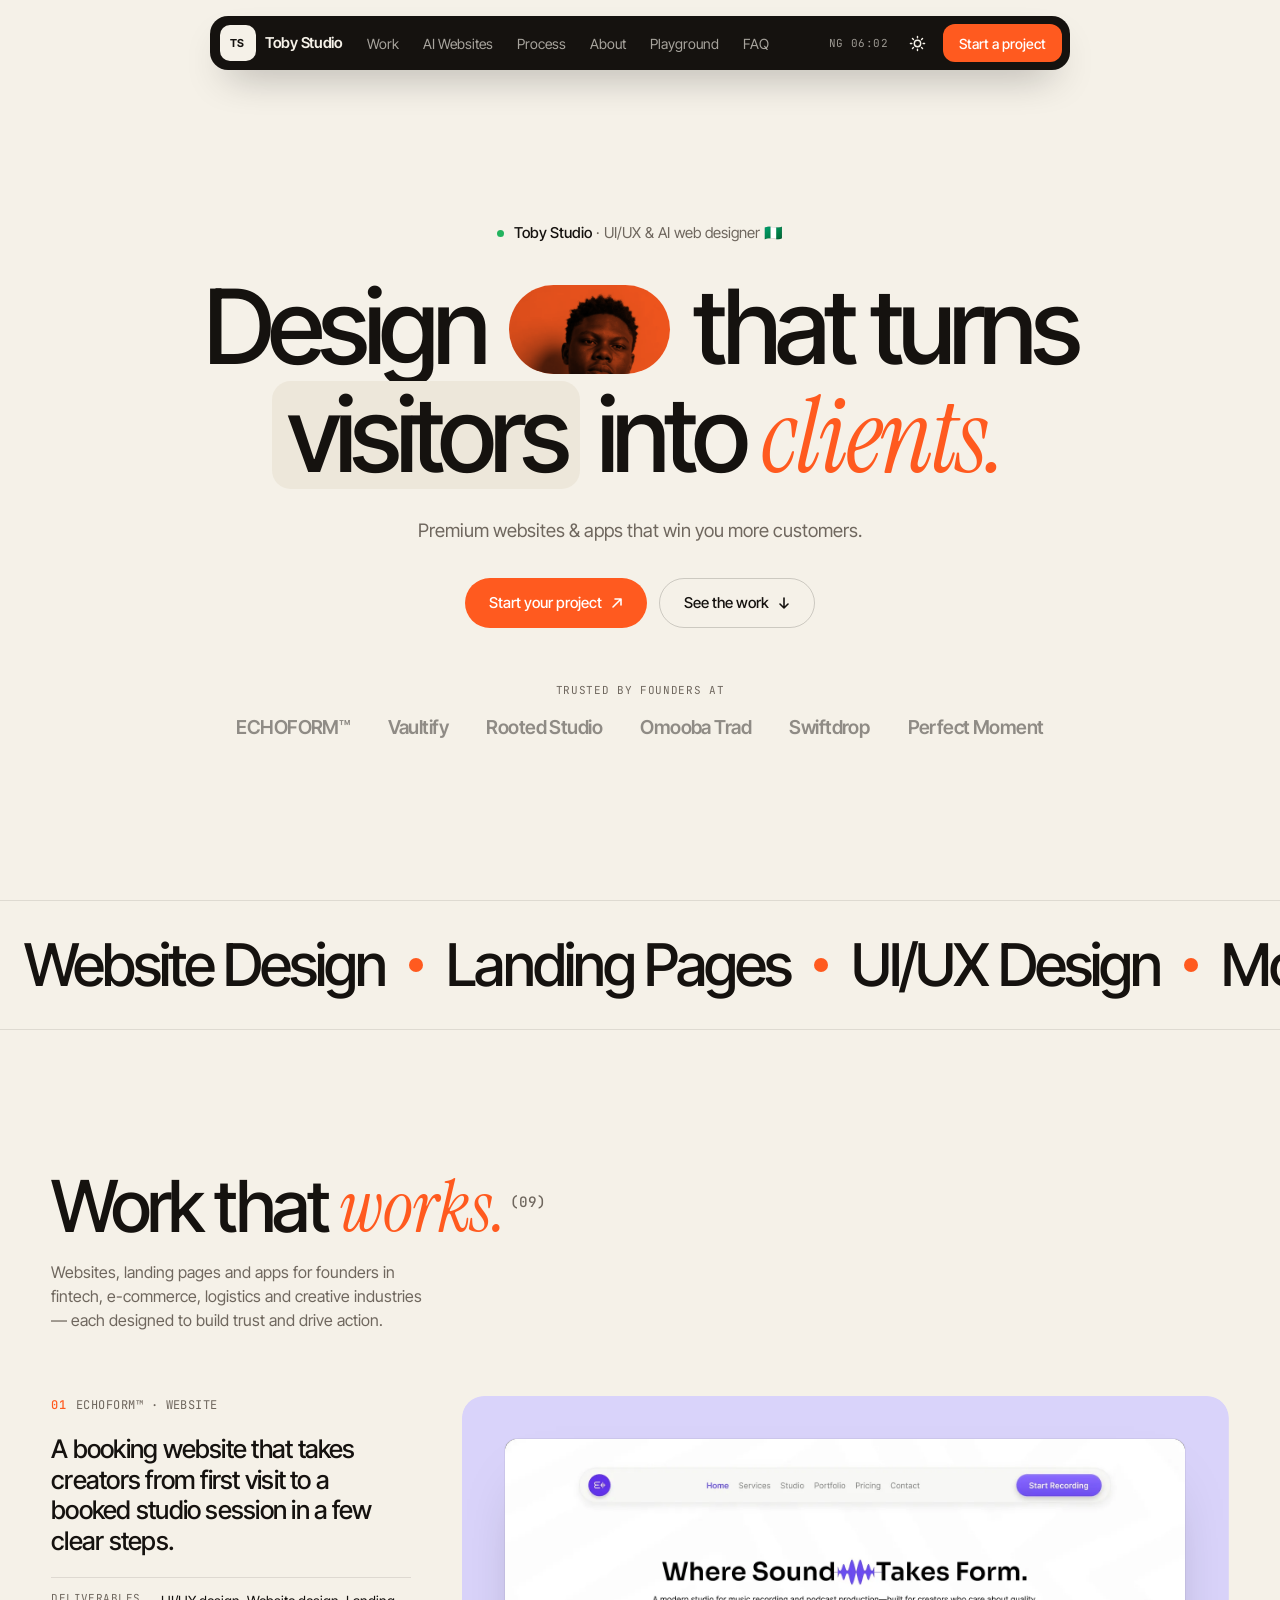
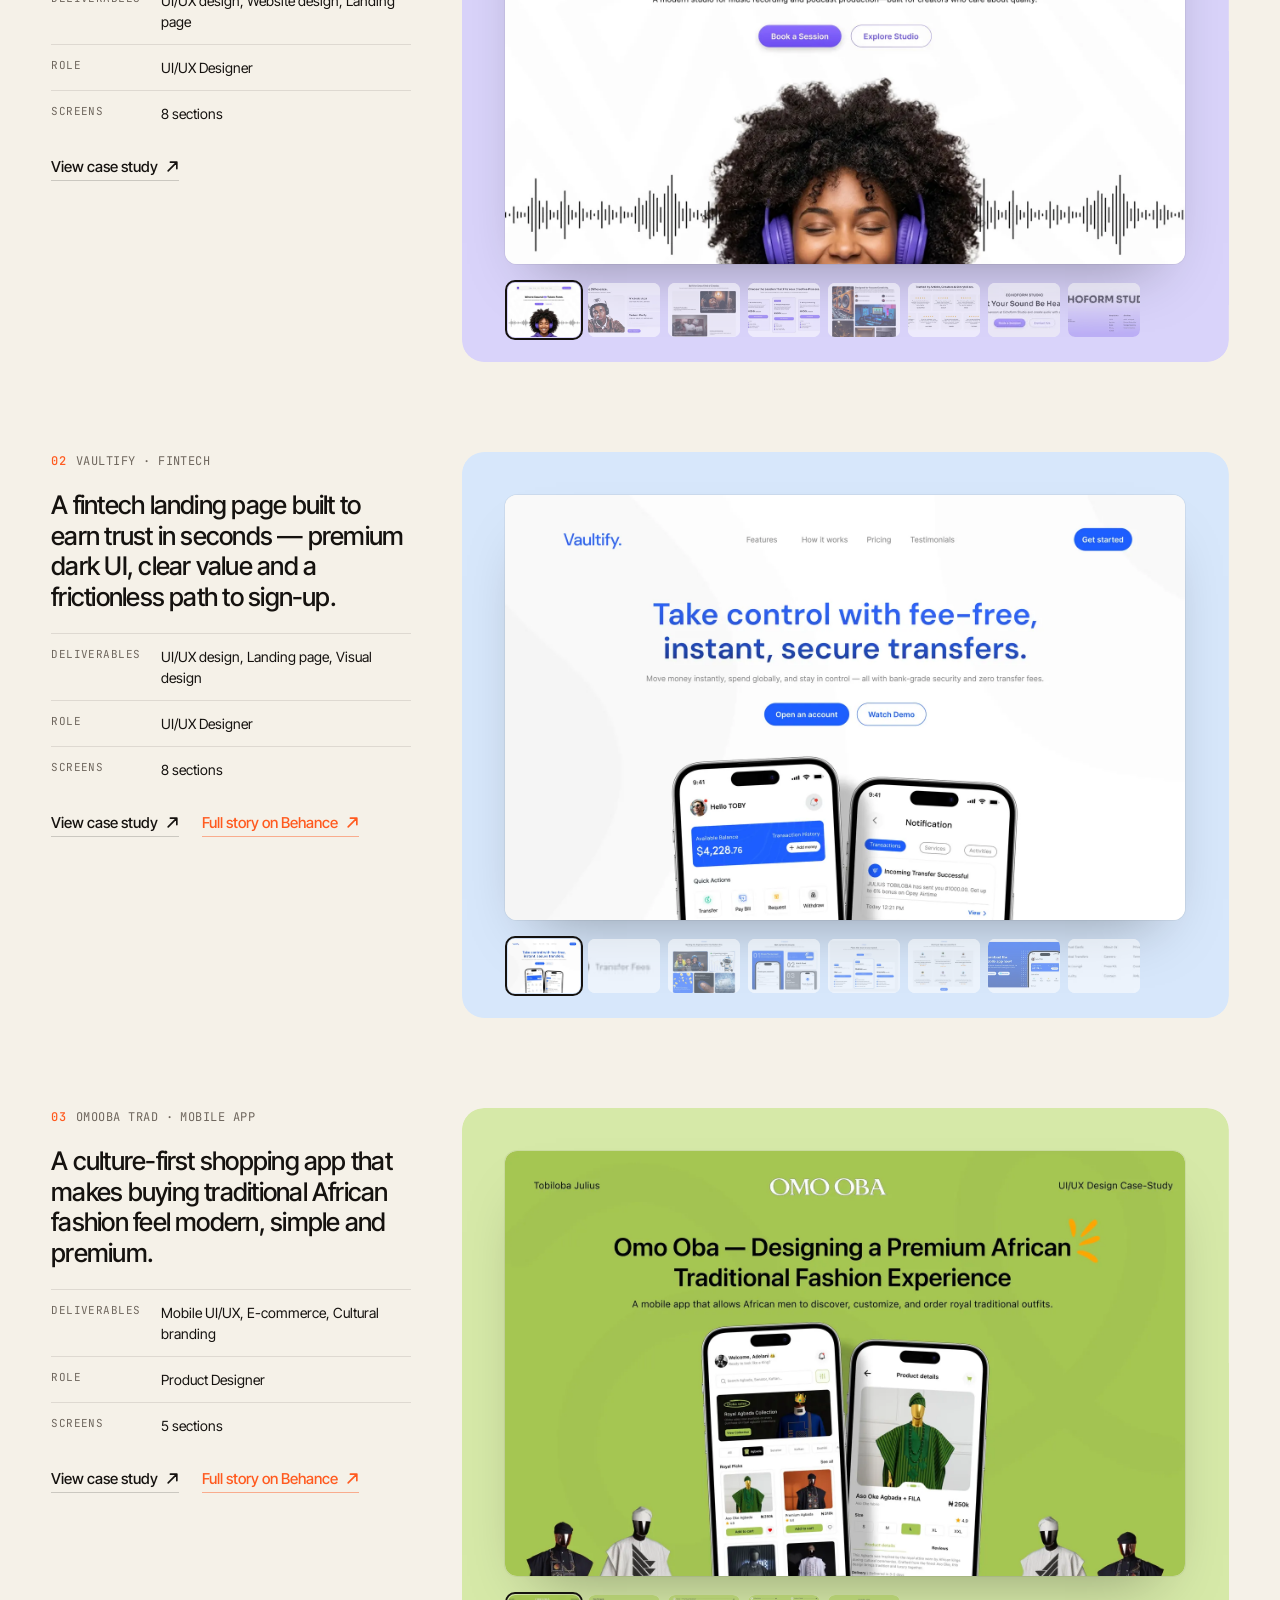
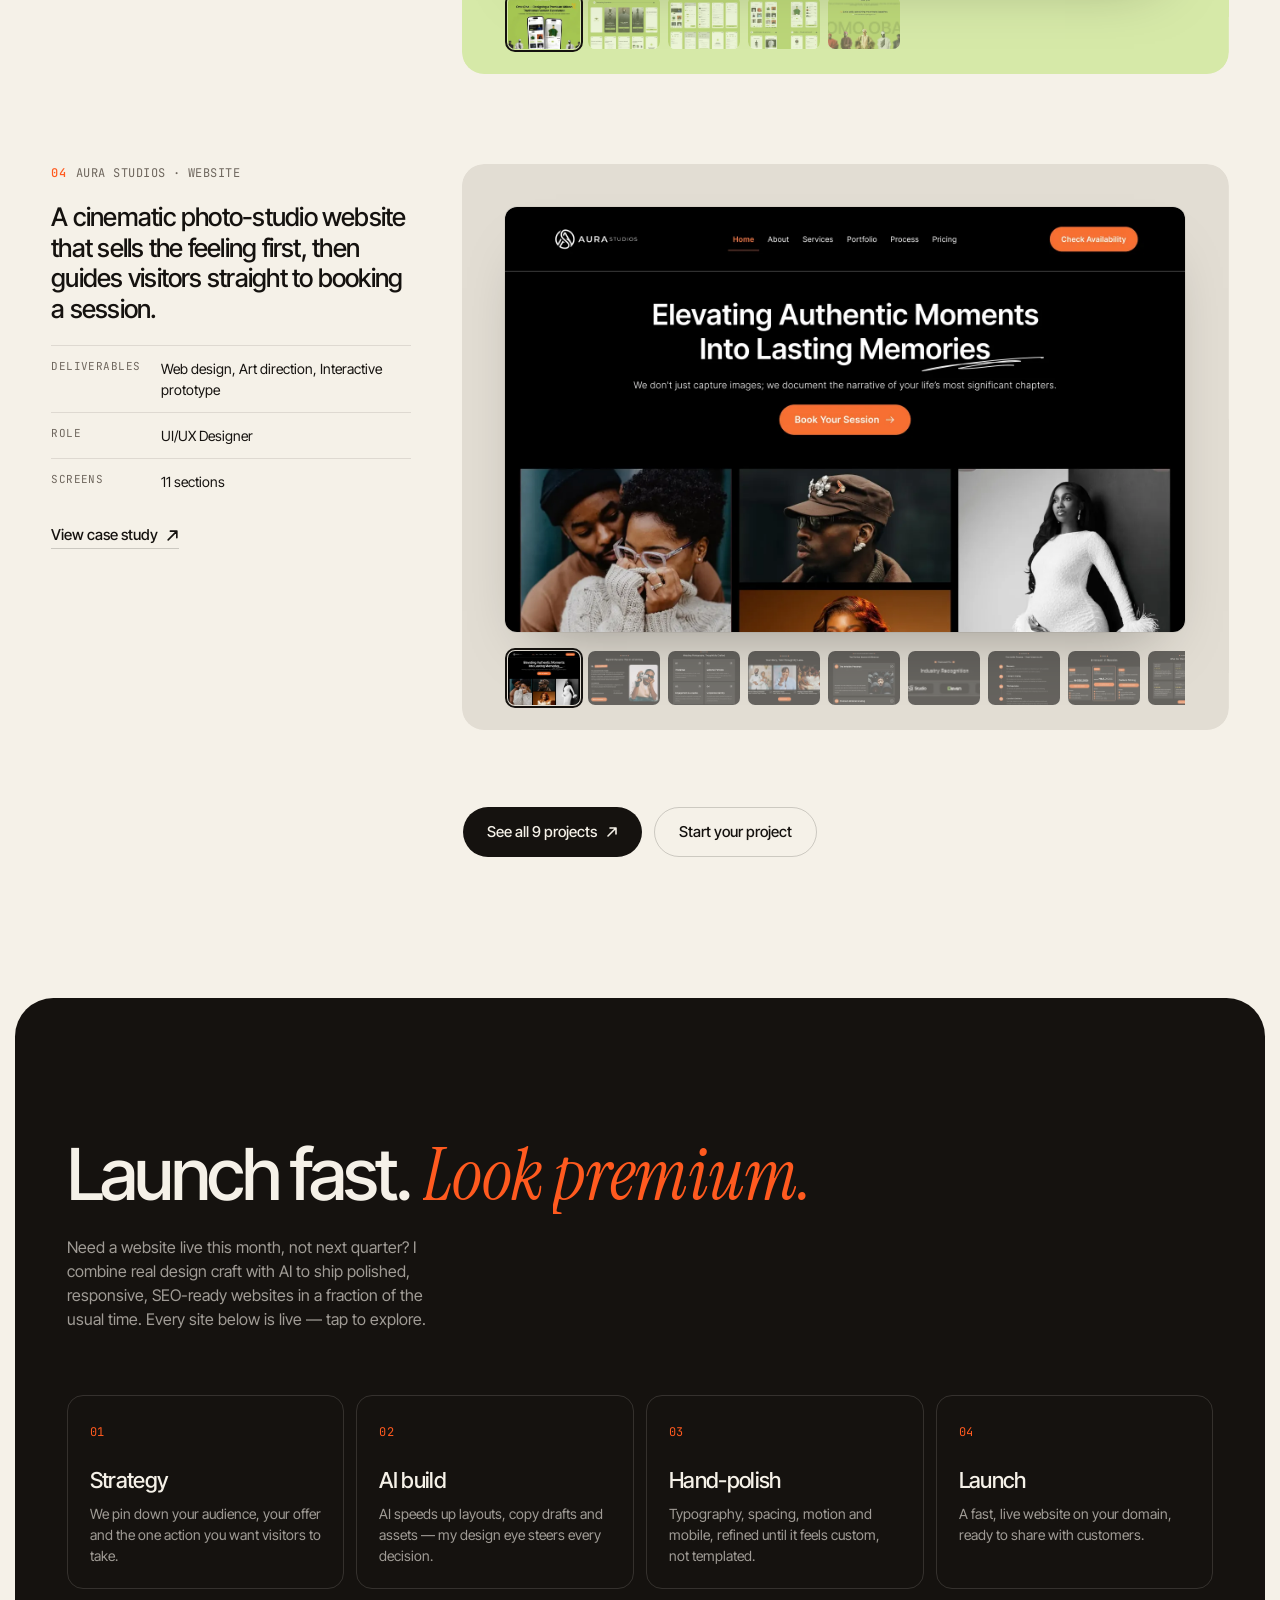
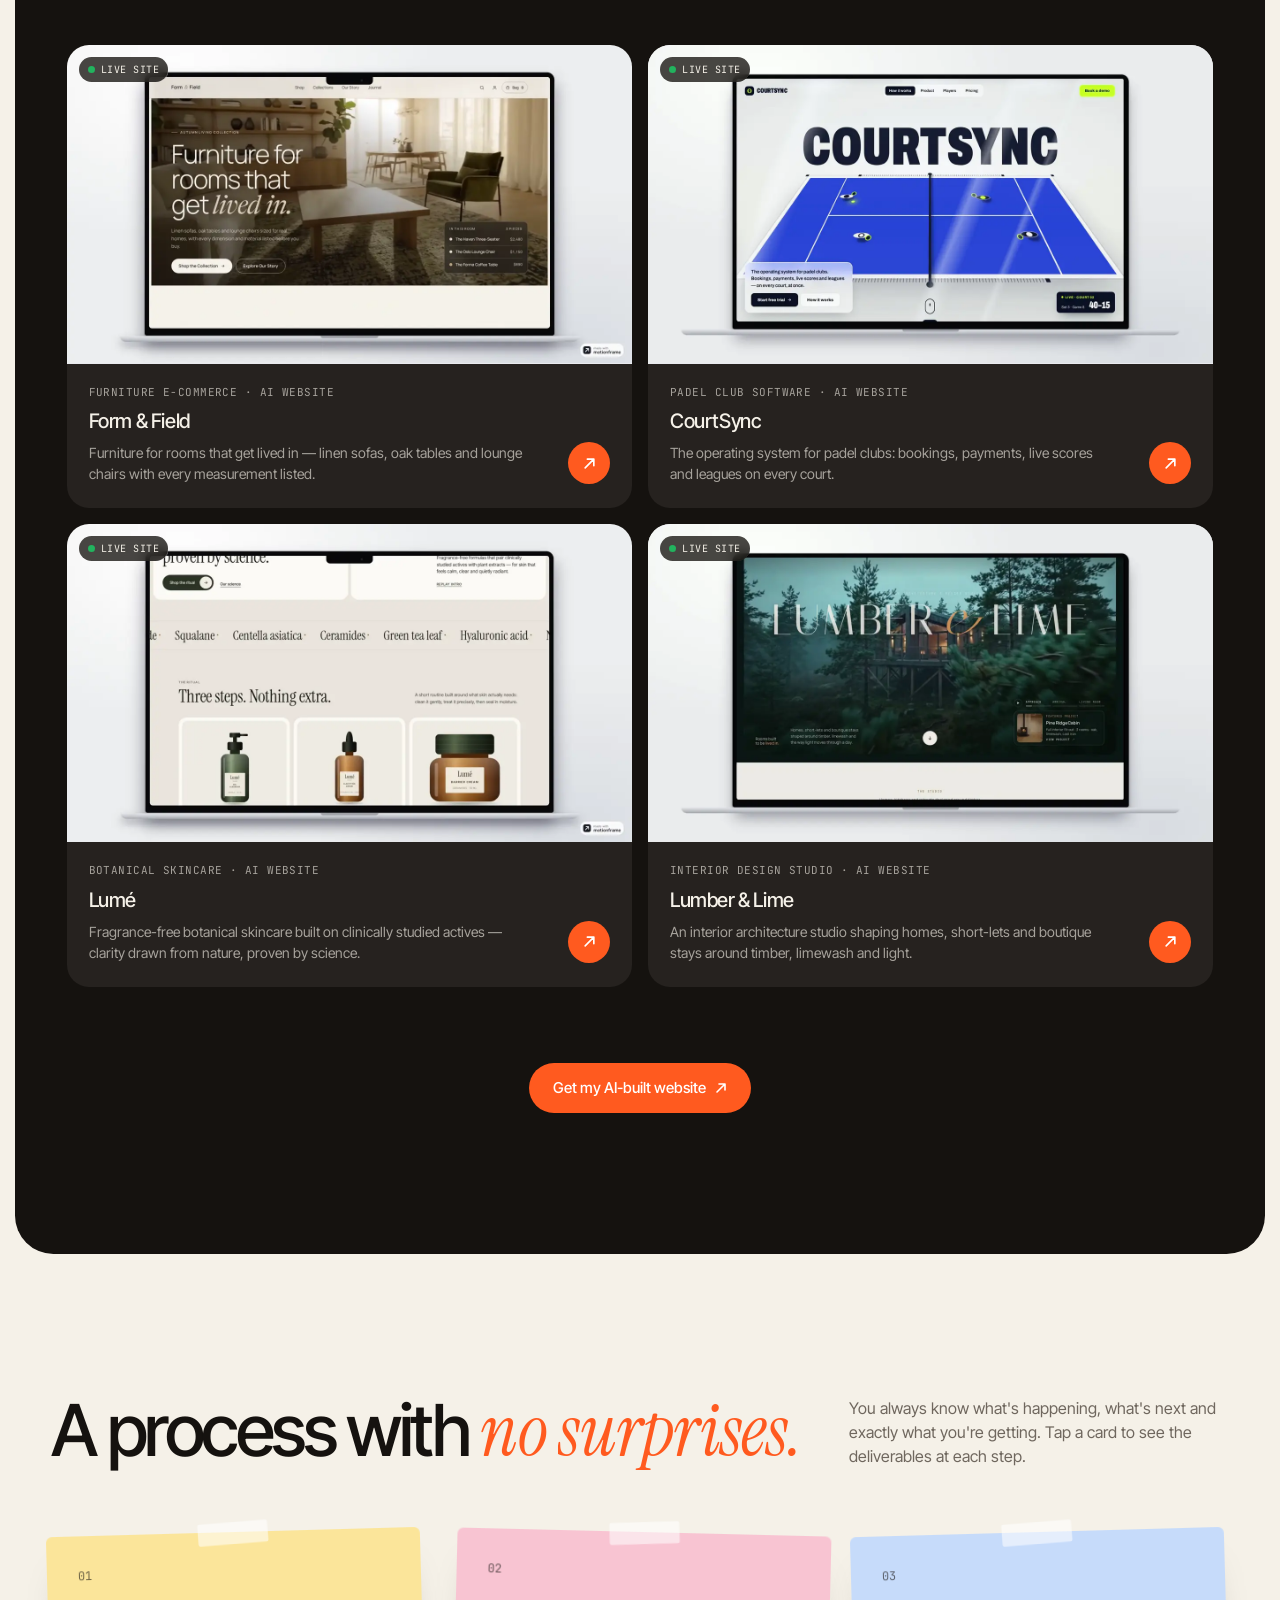
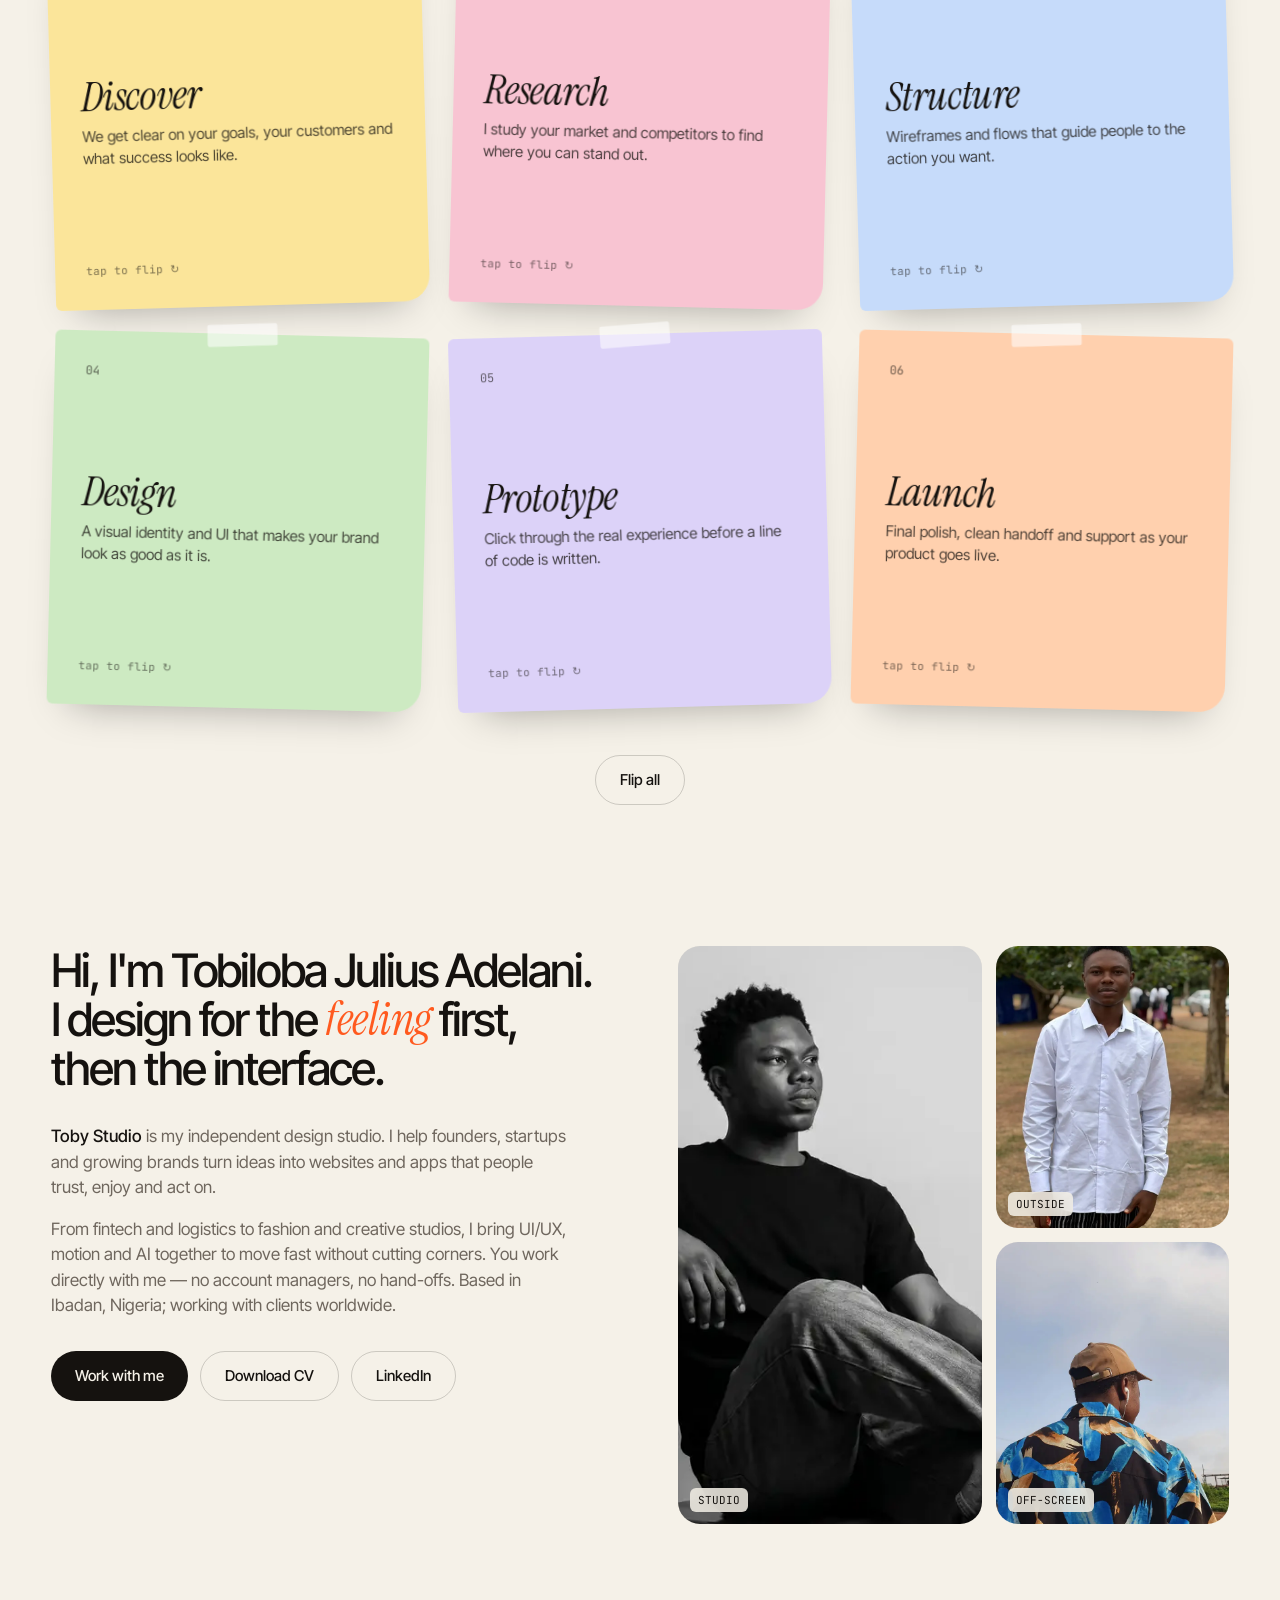
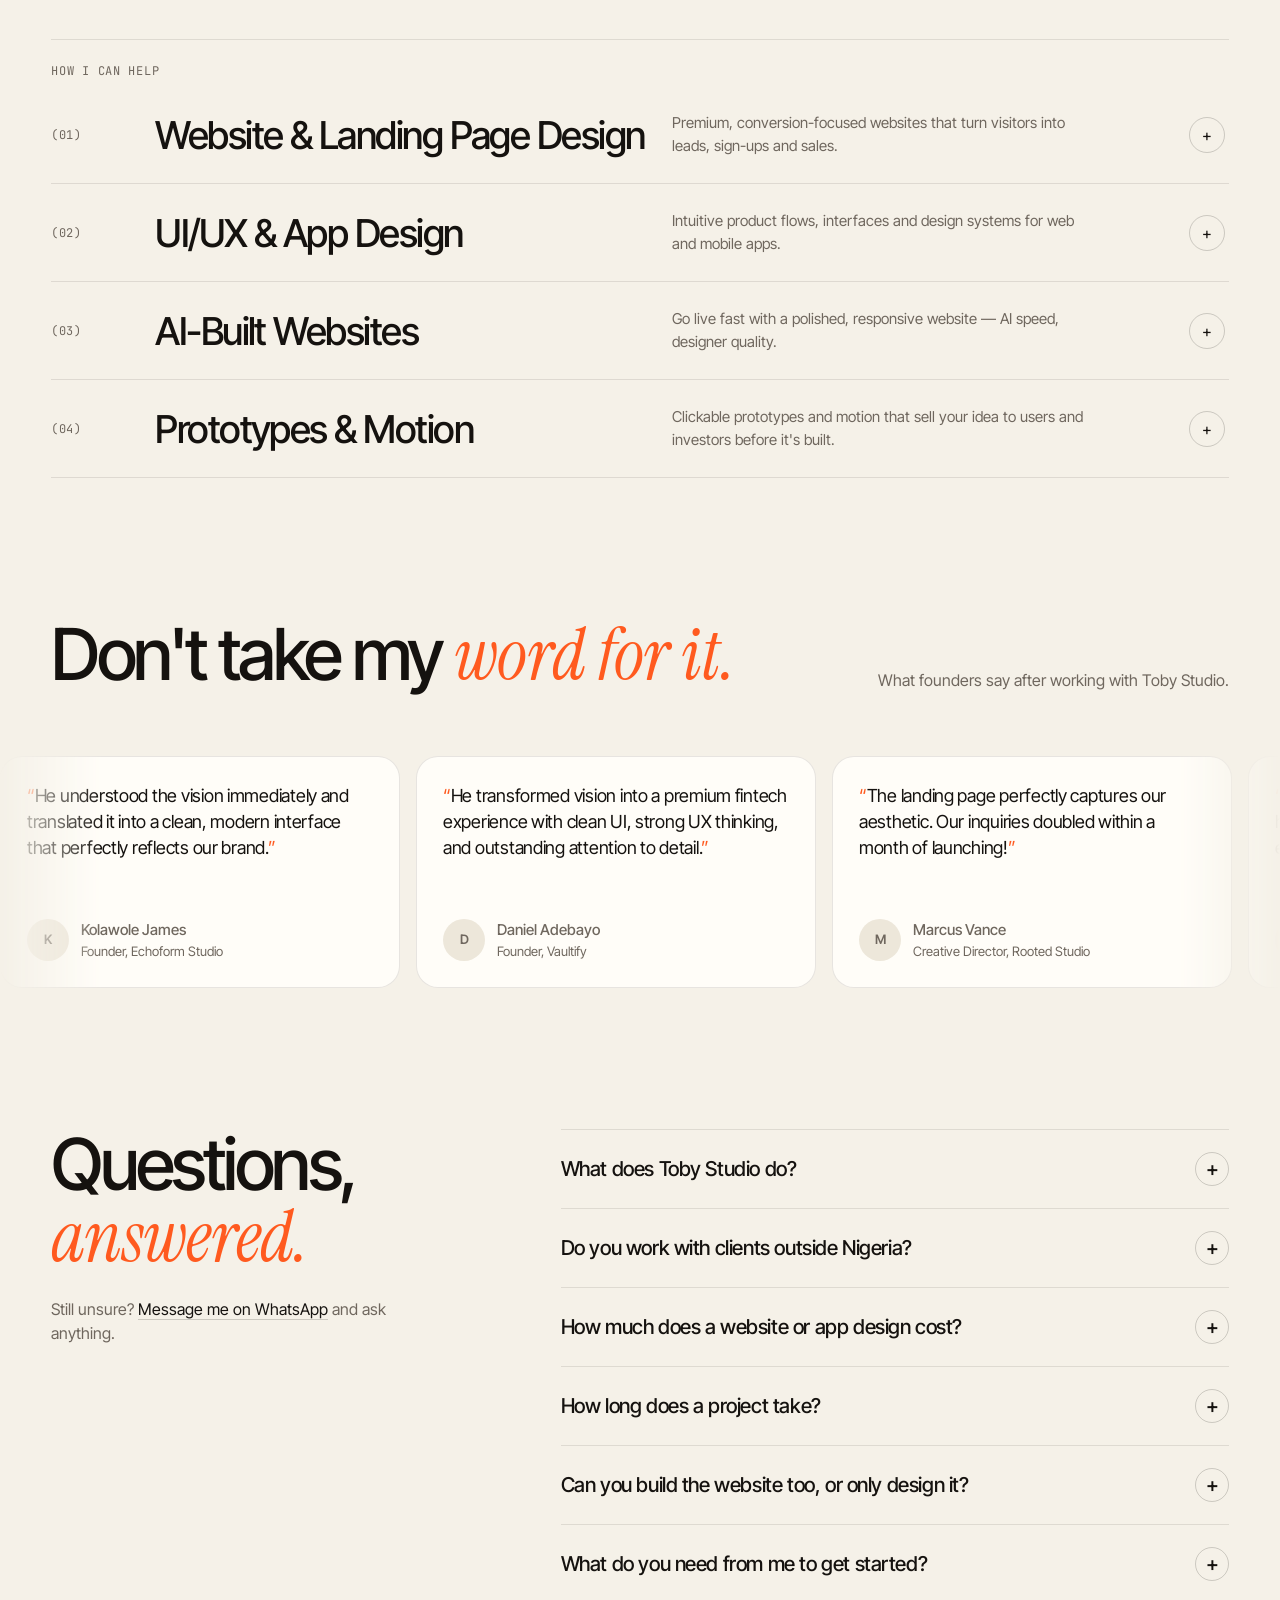
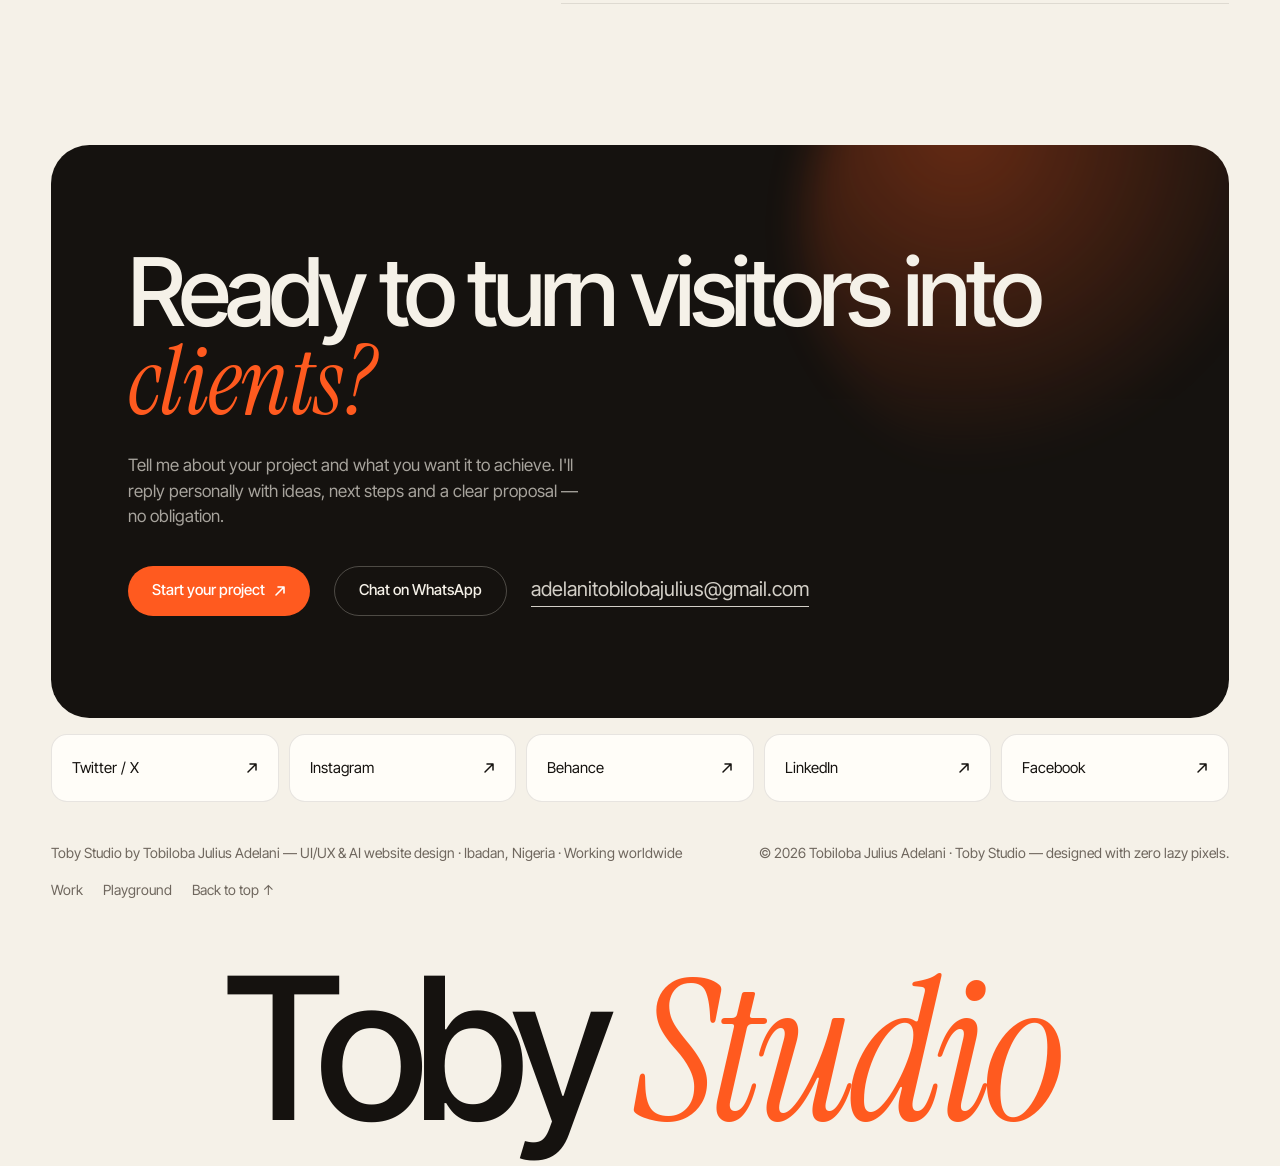
==== commit c24ba2d5: "SEO: use full name Tobiloba Julius Adelani in titles, meta and Person schema" ====
--- a/index.html
+++ b/index.html
@@ -3,29 +3,29 @@
 <head>
 <meta charset="UTF-8" />
 <meta name="viewport" content="width=device-width, initial-scale=1.0" />
-<title>Toby Studio | UI/UX & AI Website Designer in Nigeria</title>
-<meta name="description" content="High-converting websites, landing pages and apps for founders worldwide, plus fast AI-built sites. UI/UX design by Tobiloba Julius, Nigeria." />
+<title>Tobiloba Julius Adelani | UI/UX Designer &amp; Frontend Developer — Toby Studio</title>
+<meta name="description" content="Tobiloba Julius Adelani (Julious Design) is a UI/UX designer and frontend developer in Nigeria, founder of Toby Studio. Websites, landing pages and apps for founders worldwide." />
 <meta name="theme-color" content="#F5F1E8" />
-<meta property="og:title" content="Toby Studio | Websites & apps that turn visitors into clients" />
+<meta property="og:title" content="Tobiloba Julius Adelani — UI/UX Designer &amp; Founder of Toby Studio" />
 <meta property="og:site_name" content="Toby Studio" />
-<meta property="og:description" content="UI/UX, website and landing page design by Tobiloba Julius — plus launch-ready AI-built websites. See the work and start your project." />
+<meta property="og:description" content="UI/UX, website and landing page design by Tobiloba Julius Adelani — plus launch-ready AI-built websites. See the work and start your project." />
 <meta property="og:locale" content="en_NG" />
-<meta name="author" content="Tobiloba Julius" />
+<meta name="author" content="Tobiloba Julius Adelani" />
 <meta name="robots" content="index, follow, max-image-preview:large" />
 <link rel="canonical" href="https://toby-studio-ten.vercel.app/" />
 <meta property="og:url" content="https://toby-studio-ten.vercel.app/" />
 <meta property="og:image" content="https://toby-studio-ten.vercel.app/assets/img/og.jpg" />
 <meta property="og:image:width" content="1200" />
 <meta property="og:image:height" content="630" />
-<meta property="og:image:alt" content="Tobiloba Julius, founder of Toby Studio" />
+<meta property="og:image:alt" content="Tobiloba Julius Adelani, founder of Toby Studio" />
 <meta name="twitter:image" content="https://toby-studio-ten.vercel.app/assets/img/og.jpg" />
 <link rel="apple-touch-icon" href="https://toby-studio-ten.vercel.app/assets/img/apple-touch-icon.png" />
 <meta property="og:type" content="website" />
 <meta name="twitter:card" content="summary_large_image" />
-<meta name="twitter:title" content="Toby Studio | Websites & apps that turn visitors into clients" />
+<meta name="twitter:title" content="Tobiloba Julius Adelani — UI/UX Designer &amp; Founder of Toby Studio" />
 <meta name="twitter:description" content="UI/UX, website and landing page design — plus launch-ready AI-built websites." />
 <meta name="twitter:creator" content="@Julious_design" />
-<script type="application/ld+json">[{"@context": "https://schema.org", "@type": "ProfessionalService", "name": "Toby Studio", "description": "UI/UX design, website and landing page design, mobile app design and AI-built websites for founders, startups and brands.", "founder": {"@type": "Person", "name": "Tobiloba Julius", "jobTitle": "UI/UX & AI Website Designer", "url": "https://toby-studio-ten.vercel.app/", "image": "https://toby-studio-ten.vercel.app/assets/img/headshot-800.webp"}, "email": "adelanitobilobajulius@gmail.com", "telephone": "+2348124084420", "address": {"@type": "PostalAddress", "addressLocality": "Ibadan", "addressRegion": "Oyo", "addressCountry": "NG"}, "areaServed": "Worldwide", "knowsAbout": ["UI/UX design", "Website design", "Landing page design", "Mobile app design", "AI website development", "Prototyping"], "sameAs": ["https://x.com/Julious_design", "https://www.instagram.com/julious_design/", "https://www.behance.net/adelanitobiloba", "https://www.linkedin.com/in/tobiloba-julius/", "https://www.facebook.com/Julious.design"], "url": "https://toby-studio-ten.vercel.app/", "image": "https://toby-studio-ten.vercel.app/assets/img/og.jpg", "logo": "https://toby-studio-ten.vercel.app/assets/img/apple-touch-icon.png"}, {"@context": "https://schema.org", "@type": "FAQPage", "mainEntity": [{"@type": "Question", "name": "What does Toby Studio do?", "acceptedAnswer": {"@type": "Answer", "text": "Toby Studio is the independent design studio of Tobiloba Julius. I design websites, landing pages, mobile apps and product interfaces (UI/UX), and I build launch-ready websites with AI when you need to go live fast."}}, {"@type": "Question", "name": "Do you work with clients outside Nigeria?", "acceptedAnswer": {"@type": "Answer", "text": "Yes. I'm based in Ibadan, Nigeria and work remotely with founders, startups and brands worldwide. Feedback, calls and handoff all happen online."}}, {"@type": "Question", "name": "How much does a website or app design cost?", "acceptedAnswer": {"@type": "Answer", "text": "Every project is scoped individually, because a single landing page and a full product are very different jobs. Share your goals, timeline and budget range, and I'll send a clear proposal with pricing before any work starts."}}, {"@type": "Question", "name": "How long does a project take?", "acceptedAnswer": {"@type": "Answer", "text": "It depends on scope. A focused landing page moves much faster than a multi-screen app. You'll get a realistic timeline upfront, and regular updates as we go."}}, {"@type": "Question", "name": "Can you build the website too, or only design it?", "acceptedAnswer": {"@type": "Answer", "text": "Both. I can hand your developers clean, developer-ready designs, or design and build the website with AI-powered tools so it's live and ready for customers."}}, {"@type": "Question", "name": "What do you need from me to get started?", "acceptedAnswer": {"@type": "Answer", "text": "A short brief: what you do, who it's for and what you want visitors to do. Examples of sites you like help too. Send it by email or WhatsApp and we'll take it from there."}}]}, {"@context": "https://schema.org", "@type": "WebSite", "name": "Toby Studio", "url": "https://toby-studio-ten.vercel.app/"}]</script>
+<script type="application/ld+json">[{"@context": "https://schema.org", "@type": "Person", "@id": "https://toby-studio-ten.vercel.app/#person", "name": "Tobiloba Julius Adelani", "givenName": "Tobiloba", "additionalName": "Julius", "familyName": "Adelani", "alternateName": ["Tobiloba Julius", "Julius Adelani", "Julious Design"], "jobTitle": "UI/UX Designer & Frontend Developer", "description": "UI/UX designer and frontend developer, founder of Toby Studio.", "url": "https://toby-studio-ten.vercel.app/", "image": "https://toby-studio-ten.vercel.app/assets/img/headshot-800.webp", "email": "mailto:adelanitobilobajulius@gmail.com", "worksFor": {"@id": "https://toby-studio-ten.vercel.app/#studio"}, "address": {"@type": "PostalAddress", "addressLocality": "Ibadan", "addressRegion": "Oyo", "addressCountry": "NG"}, "knowsAbout": ["UI/UX design", "Website design", "Landing page design", "Mobile app design", "AI website development", "Prototyping", "Frontend development"], "sameAs": ["https://x.com/Julious_design", "https://www.instagram.com/julious_design/", "https://www.behance.net/adelanitobiloba", "https://www.linkedin.com/in/tobiloba-julius/", "https://www.facebook.com/Julious.design", "https://github.com/julius04-collab"]}, {"@context": "https://schema.org", "@type": "ProfilePage", "url": "https://toby-studio-ten.vercel.app/", "name": "Tobiloba Julius Adelani — Portfolio", "mainEntity": {"@id": "https://toby-studio-ten.vercel.app/#person"}}, {"@context": "https://schema.org", "@type": "ProfessionalService", "name": "Toby Studio", "description": "UI/UX design, website and landing page design, mobile app design and AI-built websites for founders, startups and brands.", "founder": {"@id": "https://toby-studio-ten.vercel.app/#person"}, "email": "adelanitobilobajulius@gmail.com", "telephone": "+2348124084420", "address": {"@type": "PostalAddress", "addressLocality": "Ibadan", "addressRegion": "Oyo", "addressCountry": "NG"}, "areaServed": "Worldwide", "knowsAbout": ["UI/UX design", "Website design", "Landing page design", "Mobile app design", "AI website development", "Prototyping"], "sameAs": ["https://x.com/Julious_design", "https://www.instagram.com/julious_design/", "https://www.behance.net/adelanitobiloba", "https://www.linkedin.com/in/tobiloba-julius/", "https://www.facebook.com/Julious.design"], "url": "https://toby-studio-ten.vercel.app/", "image": "https://toby-studio-ten.vercel.app/assets/img/og.jpg", "logo": "https://toby-studio-ten.vercel.app/assets/img/apple-touch-icon.png", "@id": "https://toby-studio-ten.vercel.app/#studio"}, {"@context": "https://schema.org", "@type": "FAQPage", "mainEntity": [{"@type": "Question", "name": "What does Toby Studio do?", "acceptedAnswer": {"@type": "Answer", "text": "Toby Studio is the independent design studio of Tobiloba Julius Adelani, also known online as Julious Design. I design websites, landing pages, mobile apps and product interfaces (UI/UX), and I build launch-ready websites with AI when you need to go live fast."}}, {"@type": "Question", "name": "Do you work with clients outside Nigeria?", "acceptedAnswer": {"@type": "Answer", "text": "Yes. I'm based in Ibadan, Nigeria and work remotely with founders, startups and brands worldwide. Feedback, calls and handoff all happen online."}}, {"@type": "Question", "name": "How much does a website or app design cost?", "acceptedAnswer": {"@type": "Answer", "text": "Every project is scoped individually, because a single landing page and a full product are very different jobs. Share your goals, timeline and budget range, and I'll send a clear proposal with pricing before any work starts."}}, {"@type": "Question", "name": "How long does a project take?", "acceptedAnswer": {"@type": "Answer", "text": "It depends on scope. A focused landing page moves much faster than a multi-screen app. You'll get a realistic timeline upfront, and regular updates as we go."}}, {"@type": "Question", "name": "Can you build the website too, or only design it?", "acceptedAnswer": {"@type": "Answer", "text": "Both. I can hand your developers clean, developer-ready designs, or design and build the website with AI-powered tools so it's live and ready for customers."}}, {"@type": "Question", "name": "What do you need from me to get started?", "acceptedAnswer": {"@type": "Answer", "text": "A short brief: what you do, who it's for and what you want visitors to do. Examples of sites you like help too. Send it by email or WhatsApp and we'll take it from there."}}]}, {"@context": "https://schema.org", "@type": "WebSite", "name": "Toby Studio", "url": "https://toby-studio-ten.vercel.app/", "@id": "https://toby-studio-ten.vercel.app/#website", "author": {"@id": "https://toby-studio-ten.vercel.app/#person"}}]</script>
 <link rel="icon" type="image/svg+xml" href="/favicon.svg" />
 <link rel="preconnect" href="https://fonts.googleapis.com" />
 <link rel="preconnect" href="https://fonts.gstatic.com" crossorigin />
@@ -155,7 +155,7 @@
   <div class="wrap">
     <div class="about-grid">
       <div class="reveal">
-        <h2 class="about-statement">Hi, I'm Tobiloba. I design for the <span class="serif">feeling</span> first, then the interface.</h2>
+        <h2 class="about-statement">Hi, I'm Tobiloba Julius Adelani. I design for the <span class="serif">feeling</span> first, then the interface.</h2>
         <div class="about-body">
           <p><strong>Toby Studio</strong> is my independent design studio. I help founders, startups and growing brands turn ideas into websites and apps that people trust, enjoy and act on.</p>
           <p>From fintech and logistics to fashion and creative studios, I bring UI/UX, motion and AI together to move fast without cutting corners. You work directly with me — no account managers, no hand-offs. Based in Ibadan, Nigeria; working with clients worldwide.</p>
@@ -167,7 +167,7 @@
         </div>
       </div>
       <div class="about-photos reveal">
-        <figure><img src="/assets/img/full-picture-800.webp" alt="Tobiloba Julius, UI/UX designer and founder of Toby Studio, in a studio portrait" loading="lazy" decoding="async" style="object-position:40% center" /><figcaption>Studio</figcaption></figure>
+        <figure><img src="/assets/img/full-picture-800.webp" alt="Tobiloba Julius Adelani, UI/UX designer and founder of Toby Studio, in a studio portrait" loading="lazy" decoding="async" style="object-position:40% center" /><figcaption>Studio</figcaption></figure>
         <figure><img src="/assets/img/outside-800.webp" alt="Tobiloba Julius, founder of Toby Studio, outdoors in a white shirt" loading="lazy" decoding="async" style="object-position:center 12%" /><figcaption>Outside</figcaption></figure>
         <figure><img src="/assets/img/mypic-800.webp" alt="Tobiloba Julius away from the screen" loading="lazy" decoding="async" /><figcaption>Off-screen</figcaption></figure>
       </div>
@@ -198,7 +198,7 @@
       <p class="s-sub">Still unsure? <a href="https://wa.me/2348124084420" target="_blank" rel="noopener noreferrer" class="u">Message me on WhatsApp</a> and ask anything.</p>
     </div>
     <div class="faq-list">
-      <details class="faq-item reveal"><summary><span>What does Toby Studio do?</span><span class="plus" aria-hidden="true">+</span></summary><p>Toby Studio is the independent design studio of Tobiloba Julius. I design websites, landing pages, mobile apps and product interfaces (UI/UX), and I build launch-ready websites with AI when you need to go live fast.</p></details>
+      <details class="faq-item reveal"><summary><span>What does Toby Studio do?</span><span class="plus" aria-hidden="true">+</span></summary><p>Toby Studio is the independent design studio of Tobiloba Julius Adelani, also known online as Julious Design. I design websites, landing pages, mobile apps and product interfaces (UI/UX), and I build launch-ready websites with AI when you need to go live fast.</p></details>
       <details class="faq-item reveal"><summary><span>Do you work with clients outside Nigeria?</span><span class="plus" aria-hidden="true">+</span></summary><p>Yes. I&#x27;m based in Ibadan, Nigeria and work remotely with founders, startups and brands worldwide. Feedback, calls and handoff all happen online.</p></details>
       <details class="faq-item reveal"><summary><span>How much does a website or app design cost?</span><span class="plus" aria-hidden="true">+</span></summary><p>Every project is scoped individually, because a single landing page and a full product are very different jobs. Share your goals, timeline and budget range, and I&#x27;ll send a clear proposal with pricing before any work starts.</p></details>
       <details class="faq-item reveal"><summary><span>How long does a project take?</span><span class="plus" aria-hidden="true">+</span></summary><p>It depends on scope. A focused landing page moves much faster than a multi-screen app. You&#x27;ll get a realistic timeline upfront, and regular updates as we go.</p></details>
@@ -233,8 +233,8 @@
 
 <footer class="footer">
   <div class="wrap footer-row">
-    <span>Toby Studio — UI/UX &amp; AI website design · Ibadan, Nigeria · Working worldwide</span>
-    <span>Toby Studio © 2026 — designed with zero lazy pixels.</span>
+    <span>Toby Studio by Tobiloba Julius Adelani — UI/UX &amp; AI website design · Ibadan, Nigeria · Working worldwide</span>
+    <span>© 2026 Tobiloba Julius Adelani · Toby Studio — designed with zero lazy pixels.</span>
     <span class="footer-links"><a href="/work/">Work</a><a href="/playground/">Playground</a><a href="#top">Back to top ↑</a></span>
   </div>
   <div class="wrap"><div class="wordmark" aria-hidden="true">Toby <span class="serif">Studio</span></div></div>
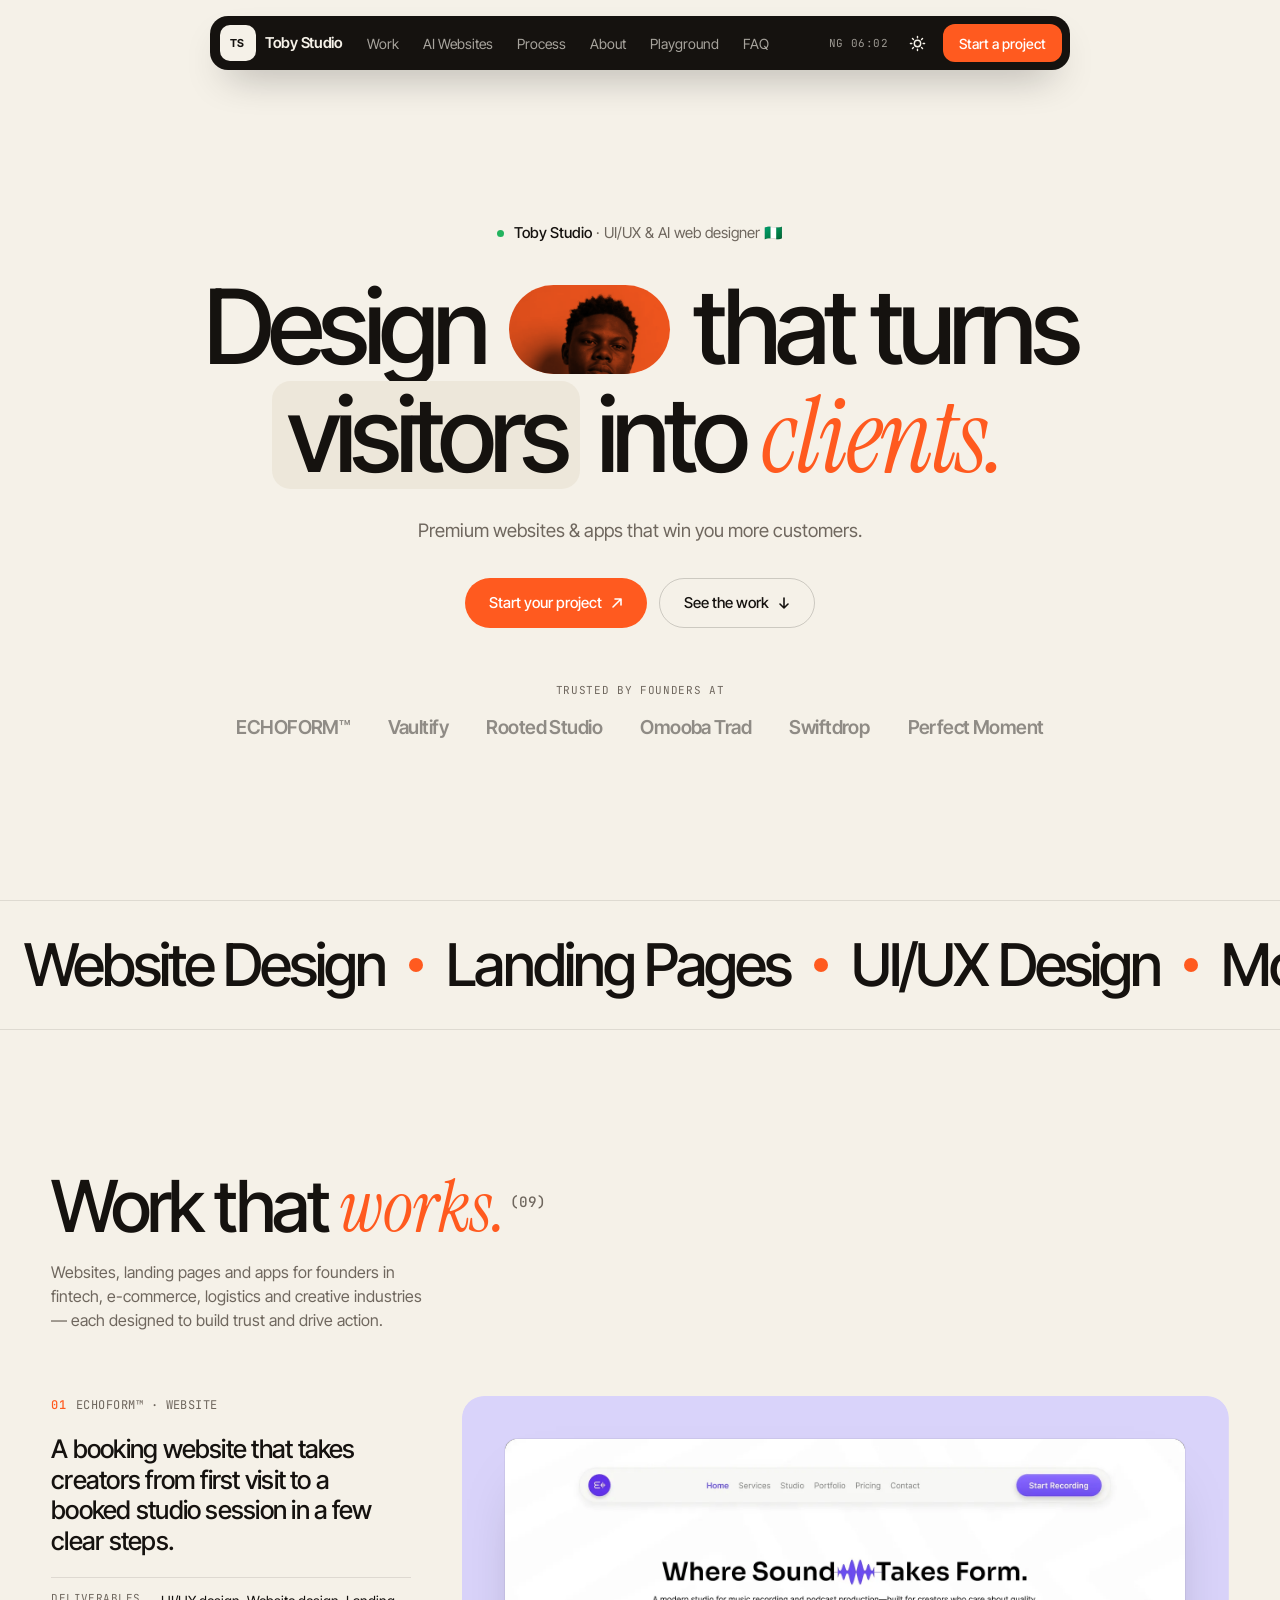
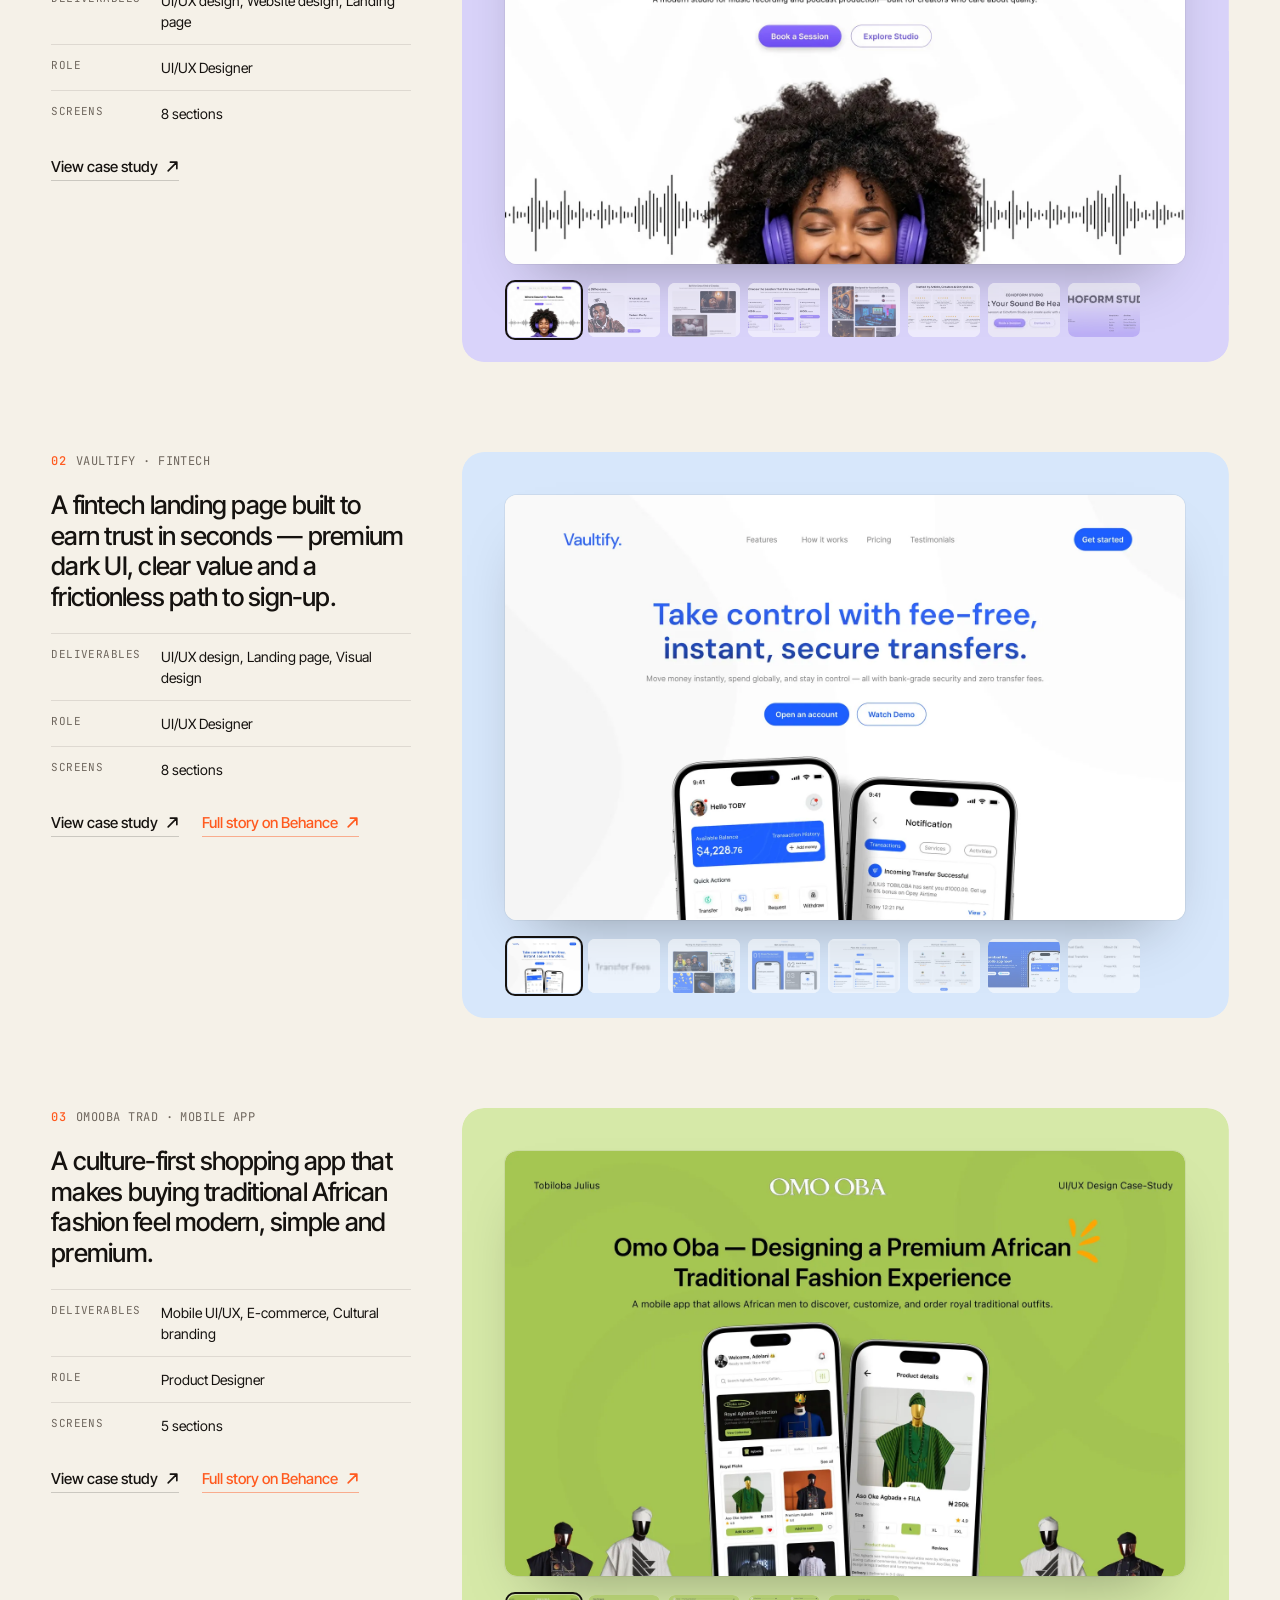
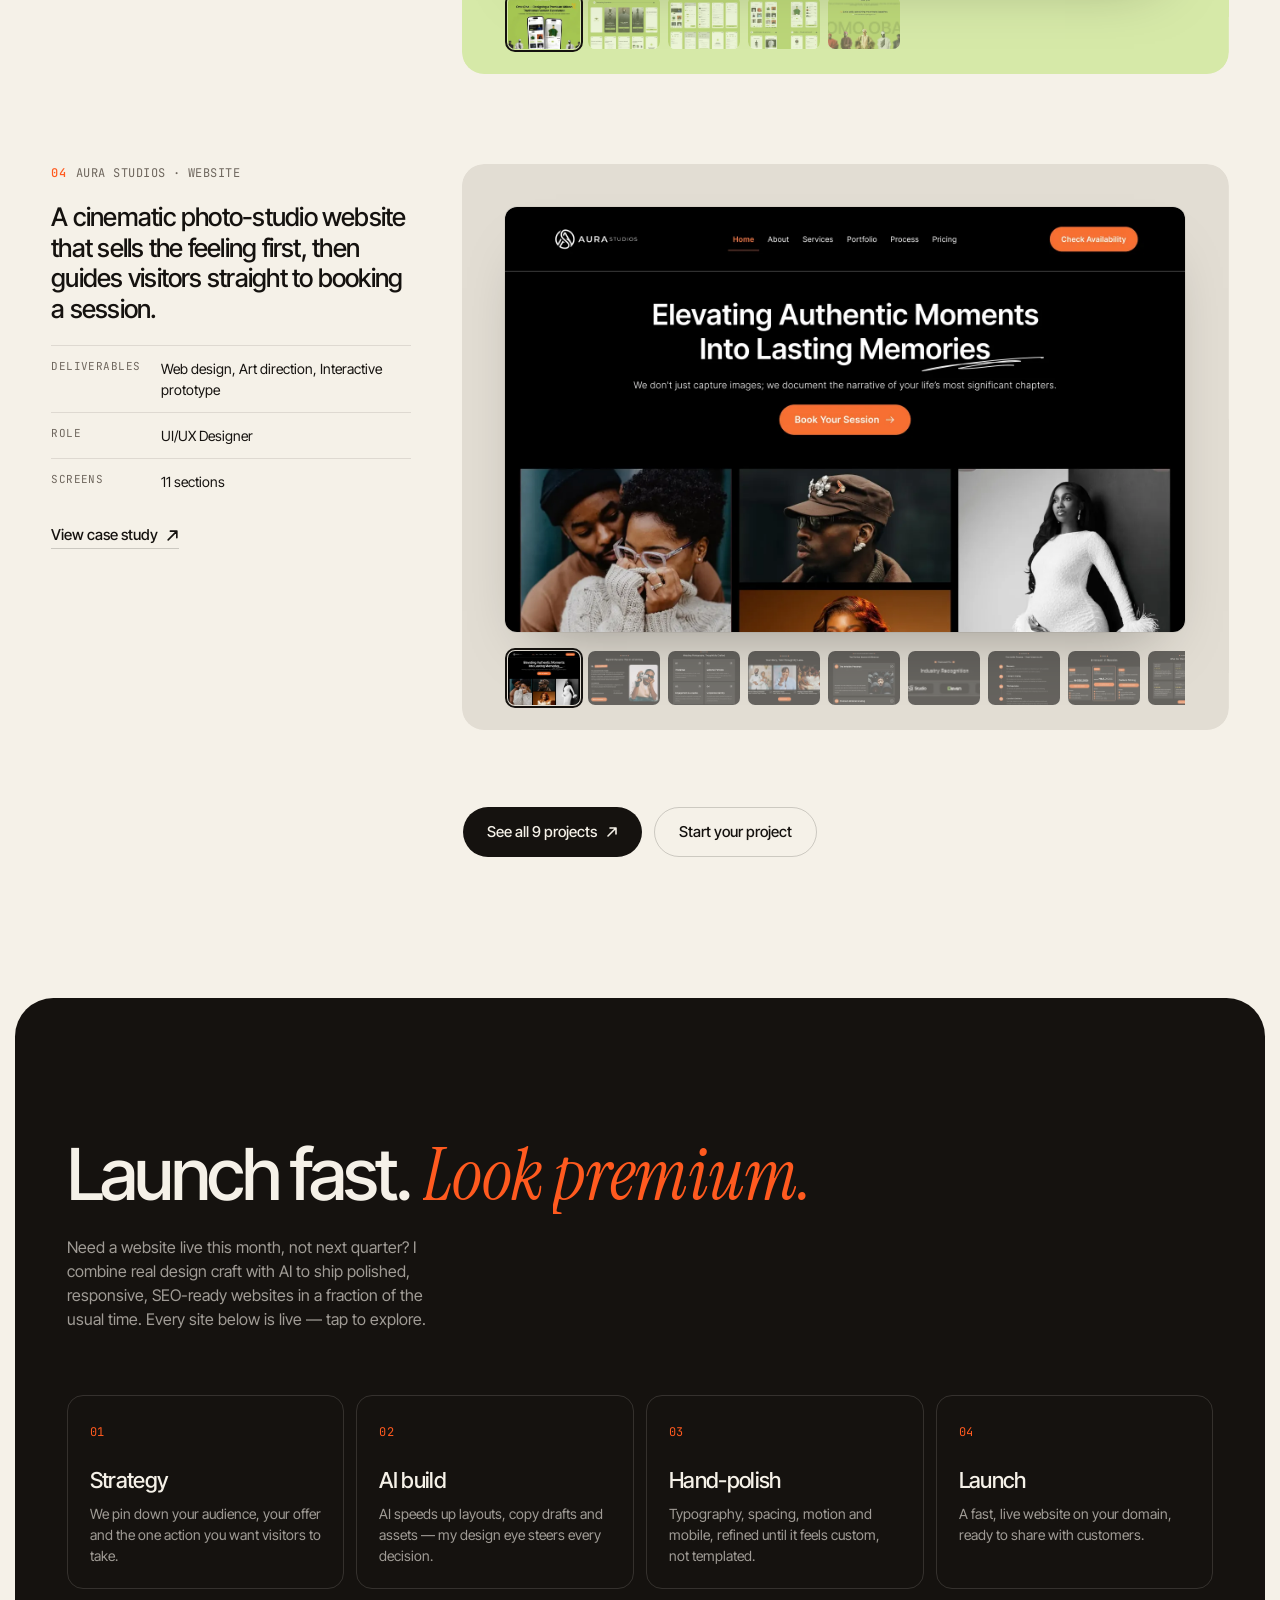
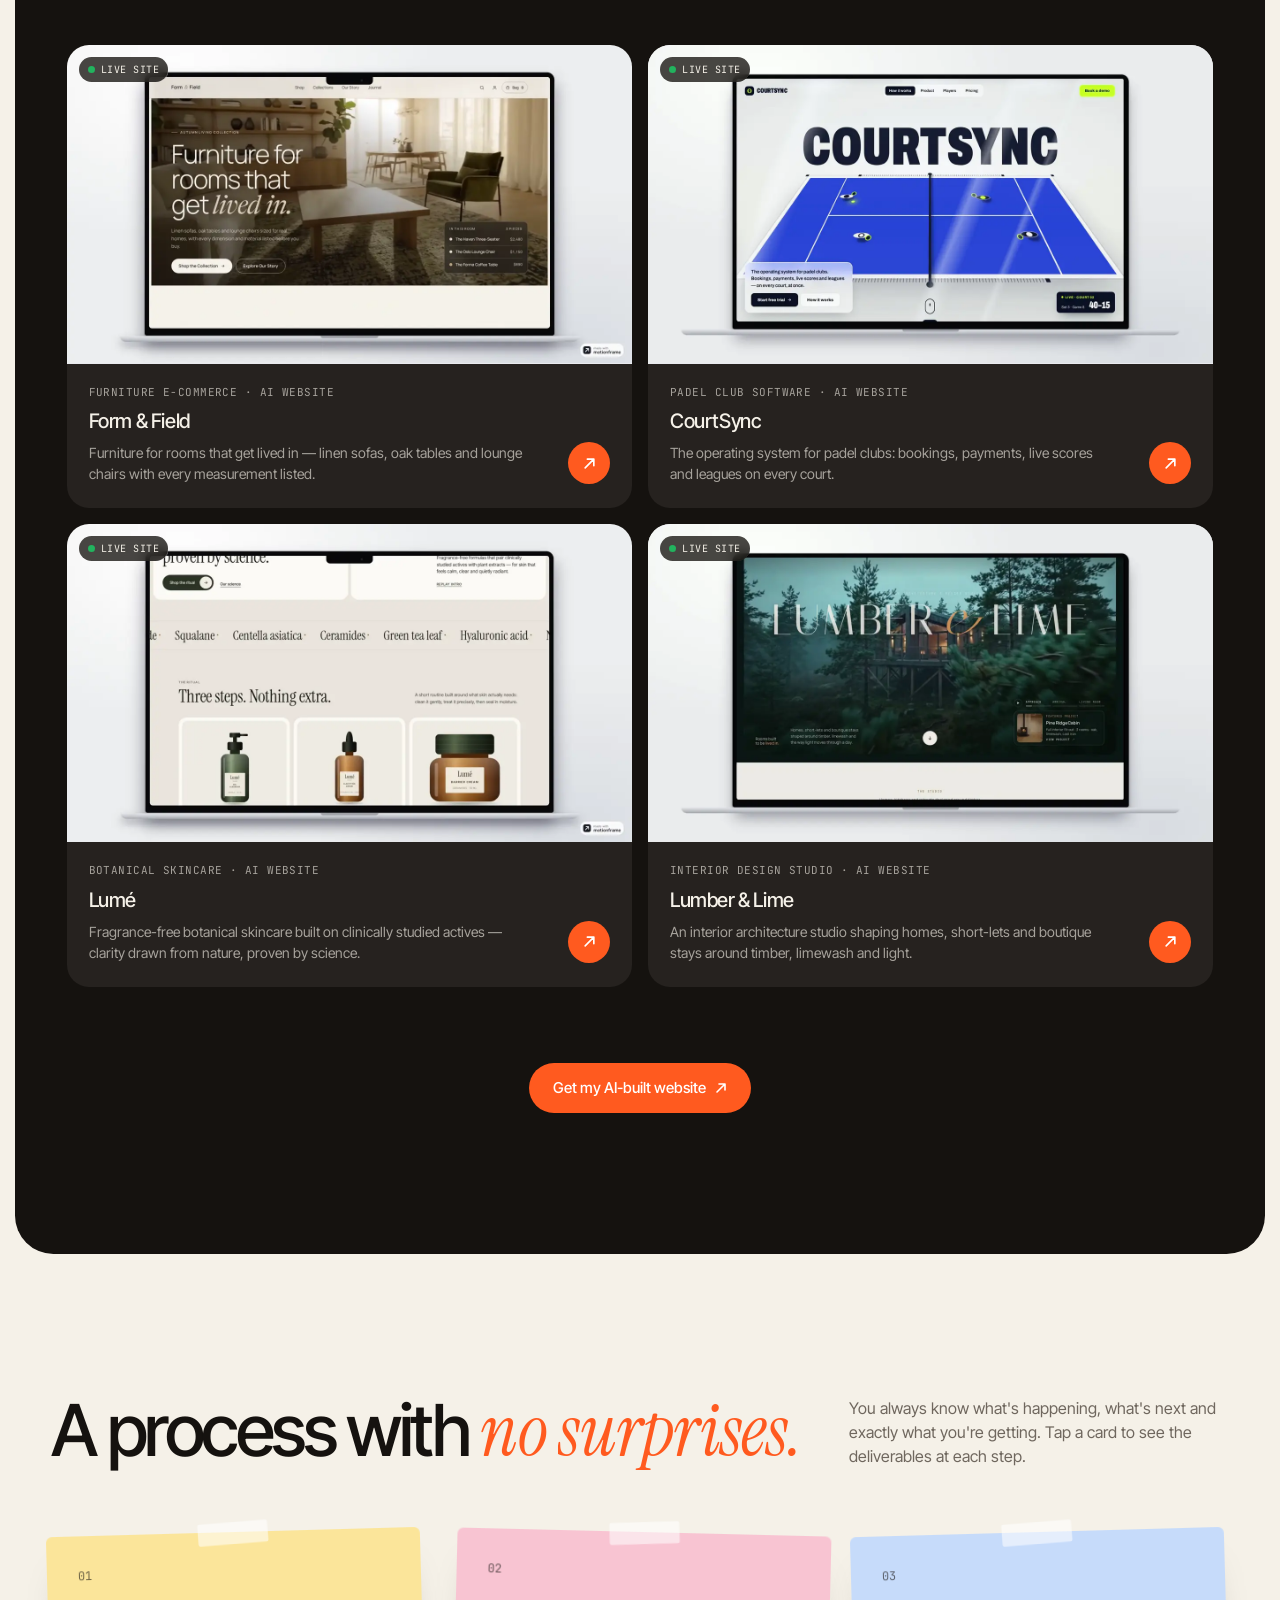
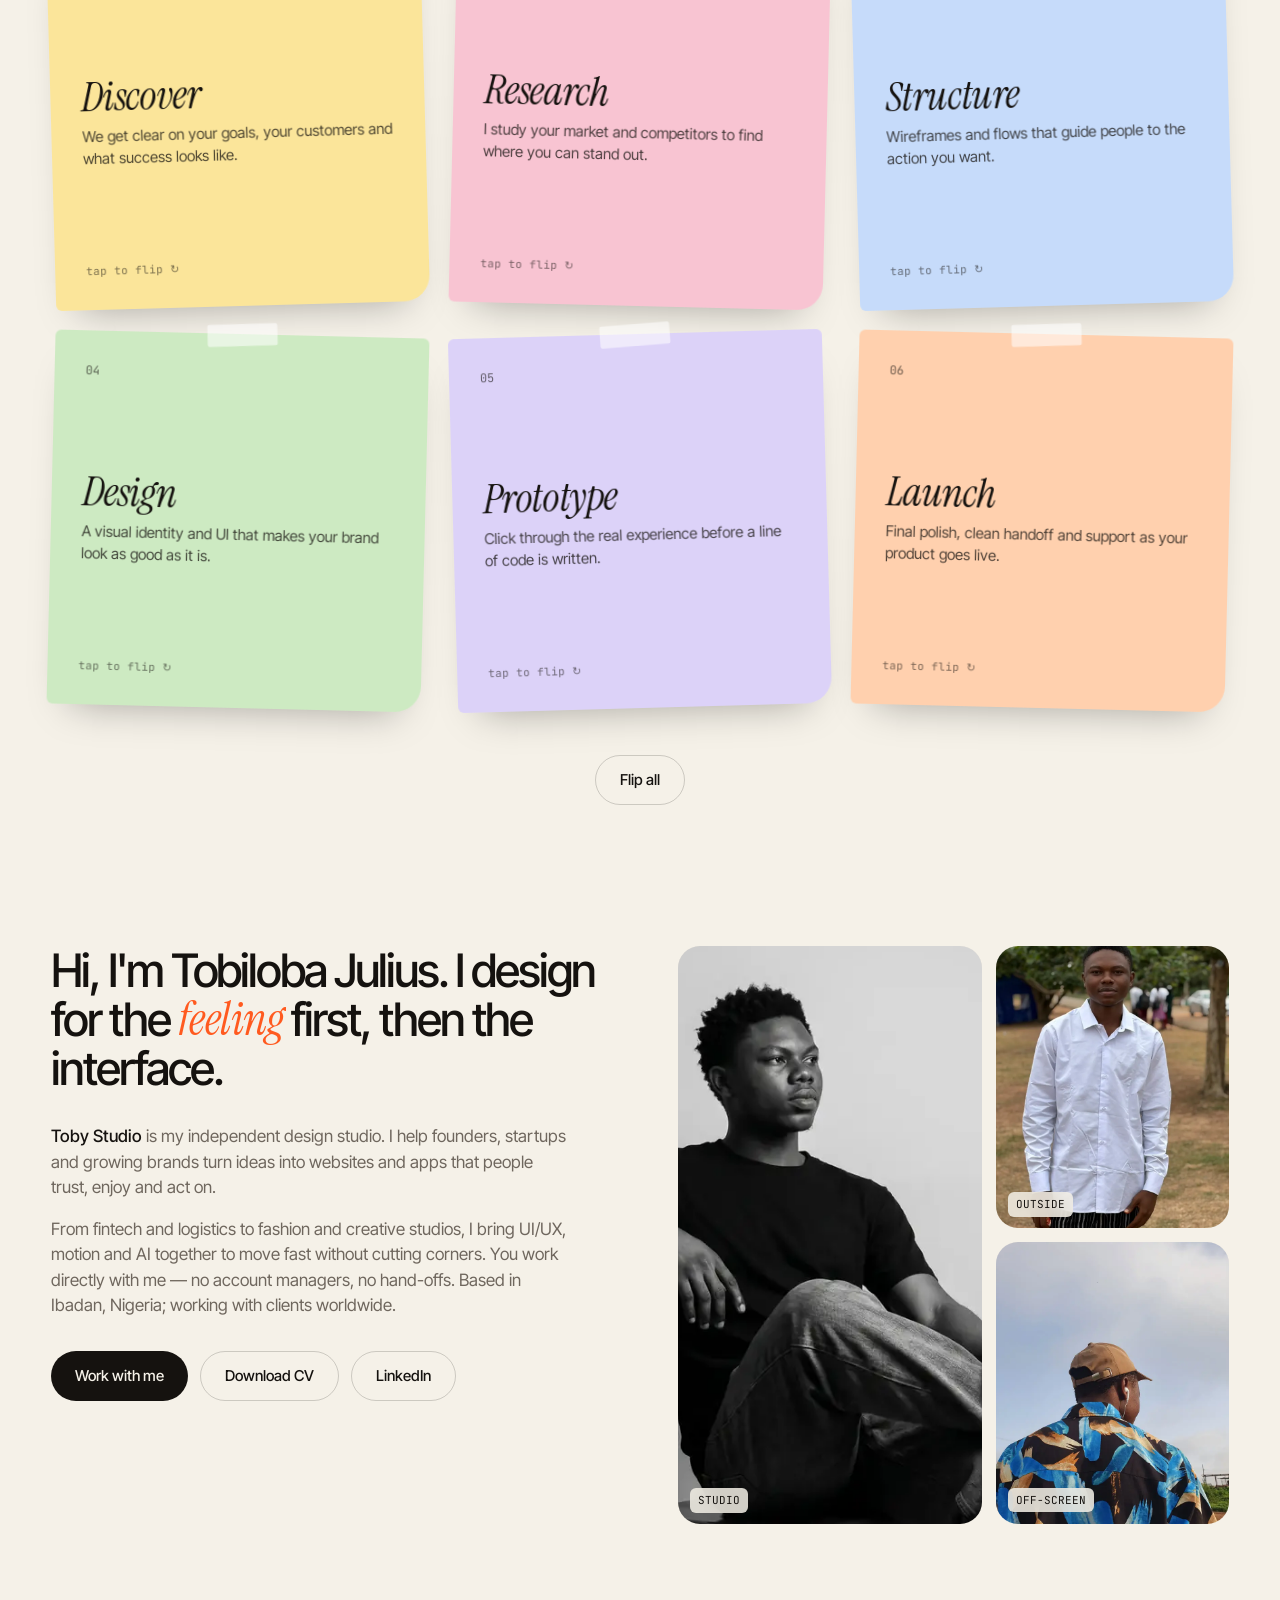
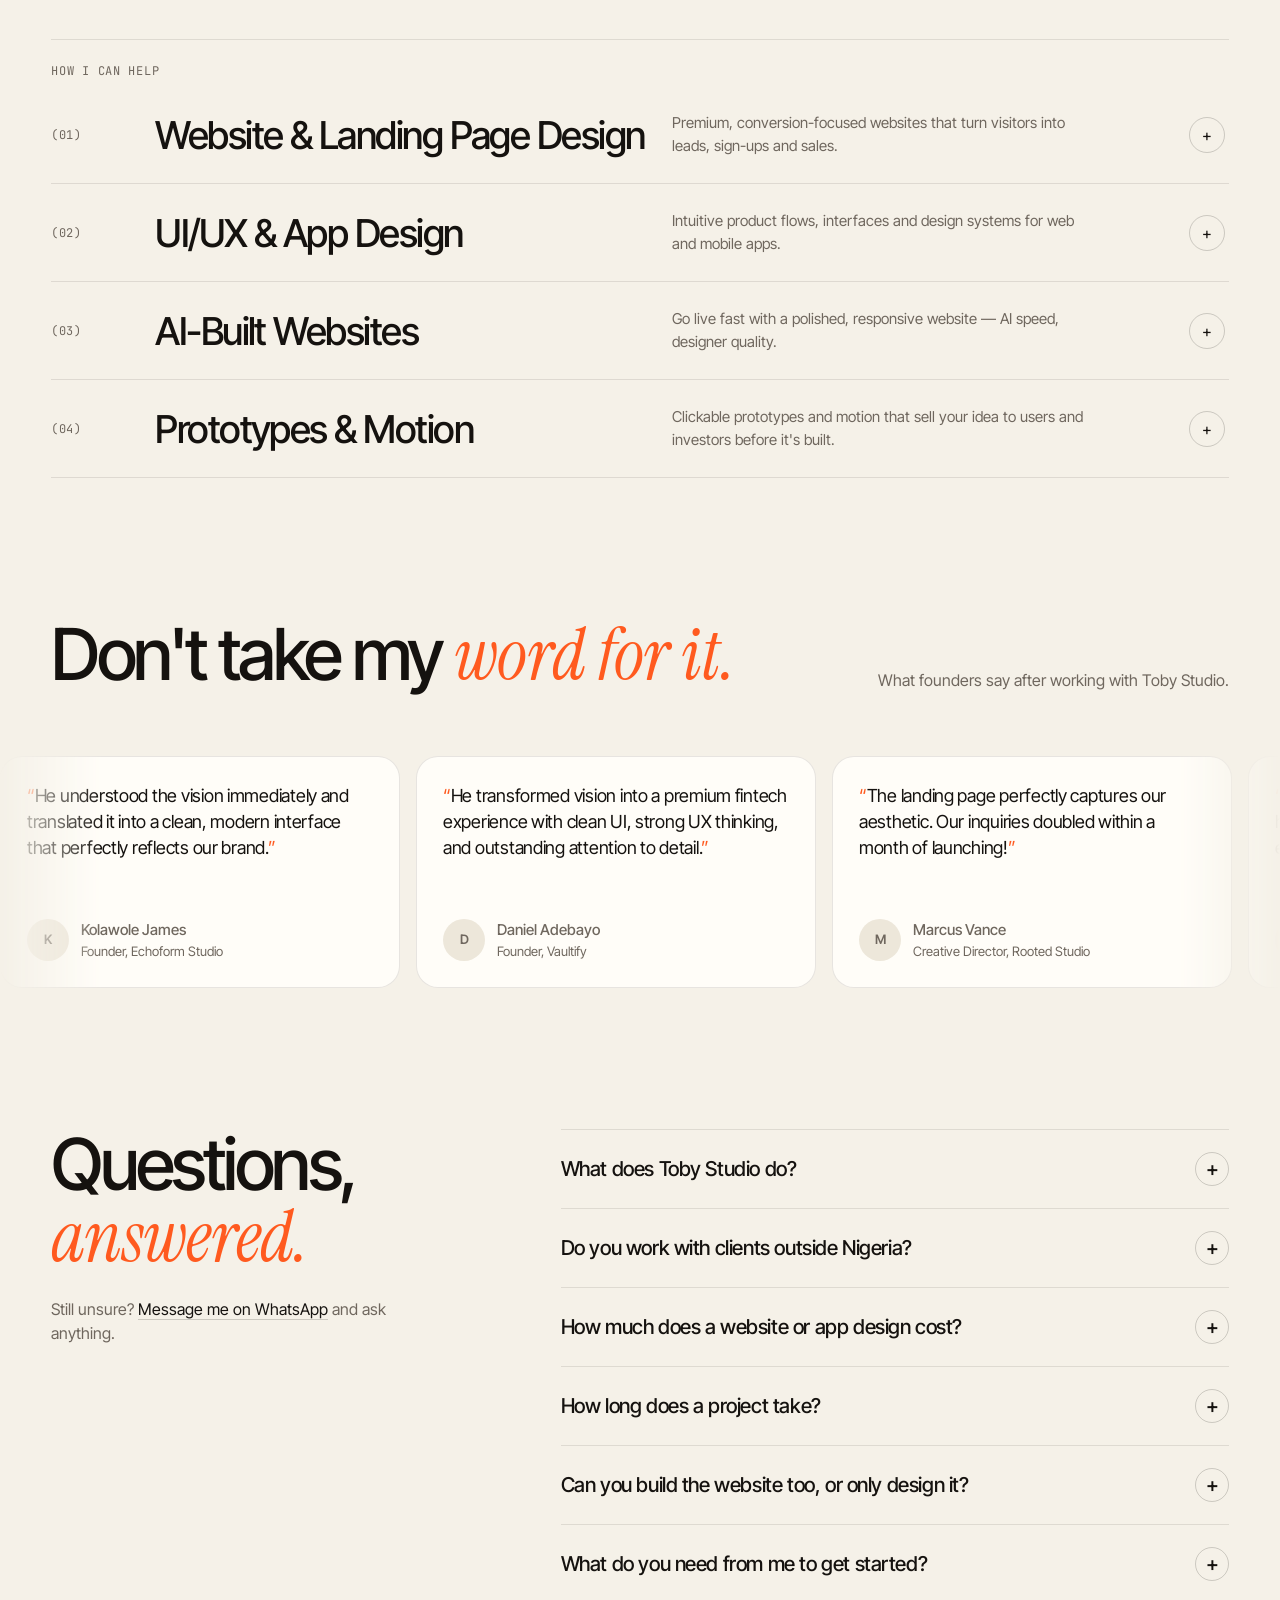
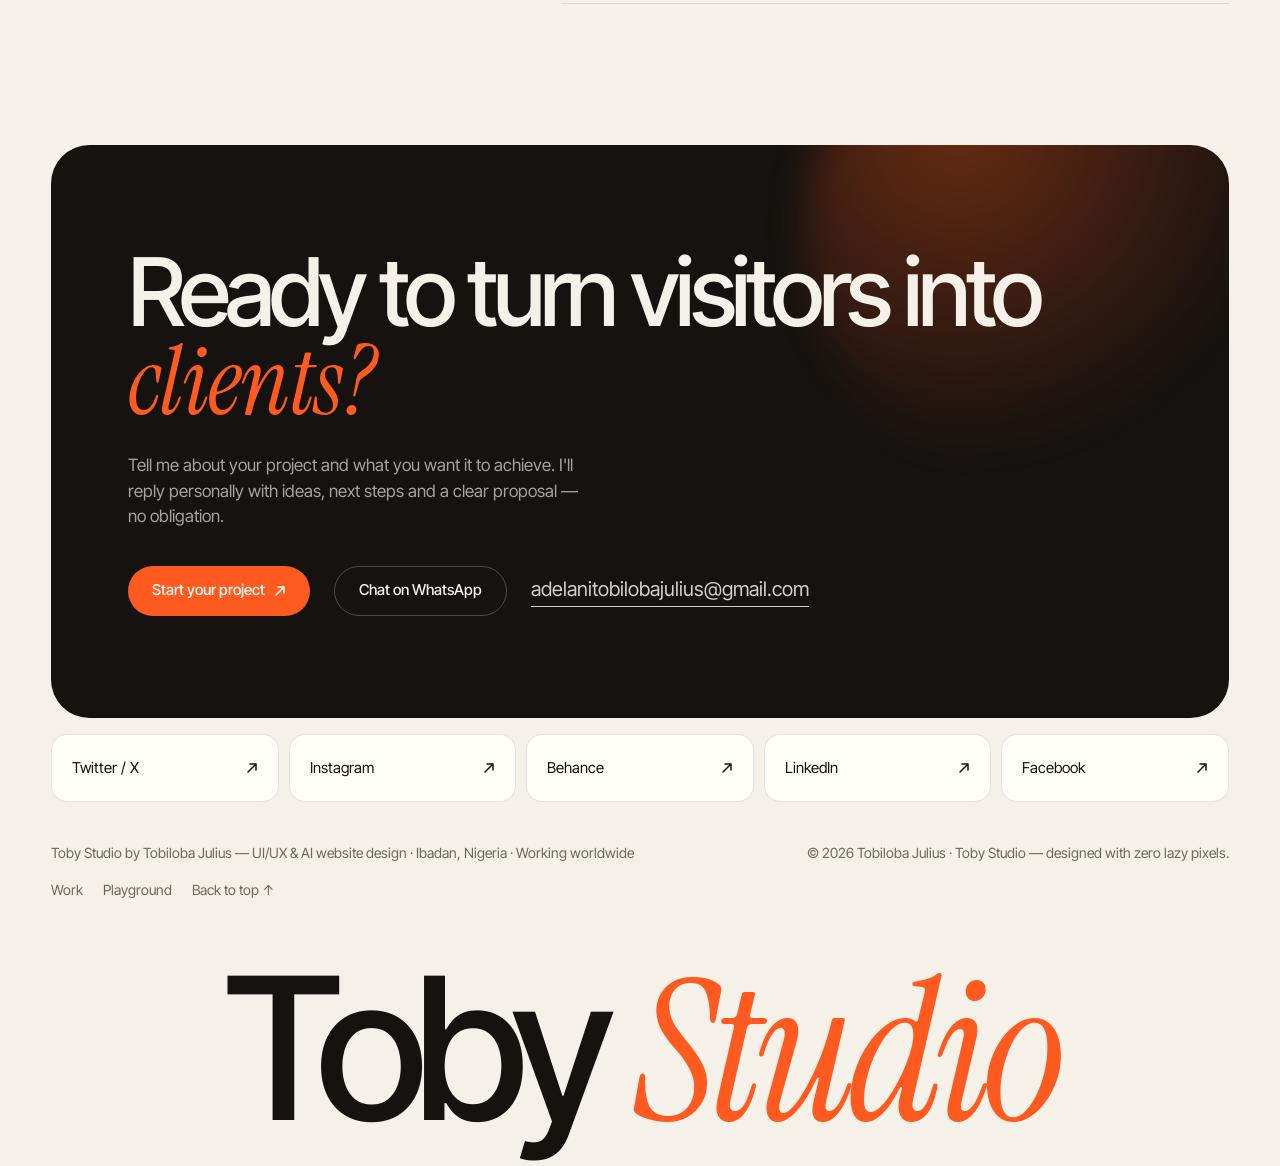
==== commit cb7a9b68: "SEO: make Tobiloba Julius the primary name; keep Adelani as schema alternate Co-Authored-By: Claude " ====
--- a/index.html
+++ b/index.html
@@ -3,29 +3,29 @@
 <head>
 <meta charset="UTF-8" />
 <meta name="viewport" content="width=device-width, initial-scale=1.0" />
-<title>Tobiloba Julius Adelani | UI/UX Designer &amp; Frontend Developer — Toby Studio</title>
-<meta name="description" content="Tobiloba Julius Adelani (Julious Design) is a UI/UX designer and frontend developer in Nigeria, founder of Toby Studio. Websites, landing pages and apps for founders worldwide." />
+<title>Tobiloba Julius | UI/UX Designer &amp; Frontend Developer — Toby Studio</title>
+<meta name="description" content="Tobiloba Julius (Julious Design) is a UI/UX designer and frontend developer in Nigeria, founder of Toby Studio. Websites, landing pages and apps for founders worldwide." />
 <meta name="theme-color" content="#F5F1E8" />
-<meta property="og:title" content="Tobiloba Julius Adelani — UI/UX Designer &amp; Founder of Toby Studio" />
+<meta property="og:title" content="Tobiloba Julius — UI/UX Designer &amp; Founder of Toby Studio" />
 <meta property="og:site_name" content="Toby Studio" />
-<meta property="og:description" content="UI/UX, website and landing page design by Tobiloba Julius Adelani — plus launch-ready AI-built websites. See the work and start your project." />
+<meta property="og:description" content="UI/UX, website and landing page design by Tobiloba Julius — plus launch-ready AI-built websites. See the work and start your project." />
 <meta property="og:locale" content="en_NG" />
-<meta name="author" content="Tobiloba Julius Adelani" />
+<meta name="author" content="Tobiloba Julius" />
 <meta name="robots" content="index, follow, max-image-preview:large" />
 <link rel="canonical" href="https://toby-studio-ten.vercel.app/" />
 <meta property="og:url" content="https://toby-studio-ten.vercel.app/" />
 <meta property="og:image" content="https://toby-studio-ten.vercel.app/assets/img/og.jpg" />
 <meta property="og:image:width" content="1200" />
 <meta property="og:image:height" content="630" />
-<meta property="og:image:alt" content="Tobiloba Julius Adelani, founder of Toby Studio" />
+<meta property="og:image:alt" content="Tobiloba Julius, founder of Toby Studio" />
 <meta name="twitter:image" content="https://toby-studio-ten.vercel.app/assets/img/og.jpg" />
 <link rel="apple-touch-icon" href="https://toby-studio-ten.vercel.app/assets/img/apple-touch-icon.png" />
 <meta property="og:type" content="website" />
 <meta name="twitter:card" content="summary_large_image" />
-<meta name="twitter:title" content="Tobiloba Julius Adelani — UI/UX Designer &amp; Founder of Toby Studio" />
+<meta name="twitter:title" content="Tobiloba Julius — UI/UX Designer &amp; Founder of Toby Studio" />
 <meta name="twitter:description" content="UI/UX, website and landing page design — plus launch-ready AI-built websites." />
 <meta name="twitter:creator" content="@Julious_design" />
-<script type="application/ld+json">[{"@context": "https://schema.org", "@type": "Person", "@id": "https://toby-studio-ten.vercel.app/#person", "name": "Tobiloba Julius Adelani", "givenName": "Tobiloba", "additionalName": "Julius", "familyName": "Adelani", "alternateName": ["Tobiloba Julius", "Julius Adelani", "Julious Design"], "jobTitle": "UI/UX Designer & Frontend Developer", "description": "UI/UX designer and frontend developer, founder of Toby Studio.", "url": "https://toby-studio-ten.vercel.app/", "image": "https://toby-studio-ten.vercel.app/assets/img/headshot-800.webp", "email": "mailto:adelanitobilobajulius@gmail.com", "worksFor": {"@id": "https://toby-studio-ten.vercel.app/#studio"}, "address": {"@type": "PostalAddress", "addressLocality": "Ibadan", "addressRegion": "Oyo", "addressCountry": "NG"}, "knowsAbout": ["UI/UX design", "Website design", "Landing page design", "Mobile app design", "AI website development", "Prototyping", "Frontend development"], "sameAs": ["https://x.com/Julious_design", "https://www.instagram.com/julious_design/", "https://www.behance.net/adelanitobiloba", "https://www.linkedin.com/in/tobiloba-julius/", "https://www.facebook.com/Julious.design", "https://github.com/julius04-collab"]}, {"@context": "https://schema.org", "@type": "ProfilePage", "url": "https://toby-studio-ten.vercel.app/", "name": "Tobiloba Julius Adelani — Portfolio", "mainEntity": {"@id": "https://toby-studio-ten.vercel.app/#person"}}, {"@context": "https://schema.org", "@type": "ProfessionalService", "name": "Toby Studio", "description": "UI/UX design, website and landing page design, mobile app design and AI-built websites for founders, startups and brands.", "founder": {"@id": "https://toby-studio-ten.vercel.app/#person"}, "email": "adelanitobilobajulius@gmail.com", "telephone": "+2348124084420", "address": {"@type": "PostalAddress", "addressLocality": "Ibadan", "addressRegion": "Oyo", "addressCountry": "NG"}, "areaServed": "Worldwide", "knowsAbout": ["UI/UX design", "Website design", "Landing page design", "Mobile app design", "AI website development", "Prototyping"], "sameAs": ["https://x.com/Julious_design", "https://www.instagram.com/julious_design/", "https://www.behance.net/adelanitobiloba", "https://www.linkedin.com/in/tobiloba-julius/", "https://www.facebook.com/Julious.design"], "url": "https://toby-studio-ten.vercel.app/", "image": "https://toby-studio-ten.vercel.app/assets/img/og.jpg", "logo": "https://toby-studio-ten.vercel.app/assets/img/apple-touch-icon.png", "@id": "https://toby-studio-ten.vercel.app/#studio"}, {"@context": "https://schema.org", "@type": "FAQPage", "mainEntity": [{"@type": "Question", "name": "What does Toby Studio do?", "acceptedAnswer": {"@type": "Answer", "text": "Toby Studio is the independent design studio of Tobiloba Julius Adelani, also known online as Julious Design. I design websites, landing pages, mobile apps and product interfaces (UI/UX), and I build launch-ready websites with AI when you need to go live fast."}}, {"@type": "Question", "name": "Do you work with clients outside Nigeria?", "acceptedAnswer": {"@type": "Answer", "text": "Yes. I'm based in Ibadan, Nigeria and work remotely with founders, startups and brands worldwide. Feedback, calls and handoff all happen online."}}, {"@type": "Question", "name": "How much does a website or app design cost?", "acceptedAnswer": {"@type": "Answer", "text": "Every project is scoped individually, because a single landing page and a full product are very different jobs. Share your goals, timeline and budget range, and I'll send a clear proposal with pricing before any work starts."}}, {"@type": "Question", "name": "How long does a project take?", "acceptedAnswer": {"@type": "Answer", "text": "It depends on scope. A focused landing page moves much faster than a multi-screen app. You'll get a realistic timeline upfront, and regular updates as we go."}}, {"@type": "Question", "name": "Can you build the website too, or only design it?", "acceptedAnswer": {"@type": "Answer", "text": "Both. I can hand your developers clean, developer-ready designs, or design and build the website with AI-powered tools so it's live and ready for customers."}}, {"@type": "Question", "name": "What do you need from me to get started?", "acceptedAnswer": {"@type": "Answer", "text": "A short brief: what you do, who it's for and what you want visitors to do. Examples of sites you like help too. Send it by email or WhatsApp and we'll take it from there."}}]}, {"@context": "https://schema.org", "@type": "WebSite", "name": "Toby Studio", "url": "https://toby-studio-ten.vercel.app/", "@id": "https://toby-studio-ten.vercel.app/#website", "author": {"@id": "https://toby-studio-ten.vercel.app/#person"}}]</script>
+<script type="application/ld+json">[{"@context": "https://schema.org", "@type": "Person", "@id": "https://toby-studio-ten.vercel.app/#person", "name": "Tobiloba Julius", "givenName": "Tobiloba", "additionalName": "Julius", "familyName": "Adelani", "alternateName": ["Tobiloba Julius Adelani", "Julius Adelani", "Julious Design"], "jobTitle": "UI/UX Designer & Frontend Developer", "description": "UI/UX designer and frontend developer, founder of Toby Studio.", "url": "https://toby-studio-ten.vercel.app/", "image": "https://toby-studio-ten.vercel.app/assets/img/headshot-800.webp", "email": "mailto:adelanitobilobajulius@gmail.com", "worksFor": {"@id": "https://toby-studio-ten.vercel.app/#studio"}, "address": {"@type": "PostalAddress", "addressLocality": "Ibadan", "addressRegion": "Oyo", "addressCountry": "NG"}, "knowsAbout": ["UI/UX design", "Website design", "Landing page design", "Mobile app design", "AI website development", "Prototyping", "Frontend development"], "sameAs": ["https://x.com/Julious_design", "https://www.instagram.com/julious_design/", "https://www.behance.net/adelanitobiloba", "https://www.linkedin.com/in/tobiloba-julius/", "https://www.facebook.com/Julious.design", "https://github.com/julius04-collab"]}, {"@context": "https://schema.org", "@type": "ProfilePage", "url": "https://toby-studio-ten.vercel.app/", "name": "Tobiloba Julius — Portfolio", "mainEntity": {"@id": "https://toby-studio-ten.vercel.app/#person"}}, {"@context": "https://schema.org", "@type": "ProfessionalService", "name": "Toby Studio", "description": "UI/UX design, website and landing page design, mobile app design and AI-built websites for founders, startups and brands.", "founder": {"@id": "https://toby-studio-ten.vercel.app/#person"}, "email": "adelanitobilobajulius@gmail.com", "telephone": "+2348124084420", "address": {"@type": "PostalAddress", "addressLocality": "Ibadan", "addressRegion": "Oyo", "addressCountry": "NG"}, "areaServed": "Worldwide", "knowsAbout": ["UI/UX design", "Website design", "Landing page design", "Mobile app design", "AI website development", "Prototyping"], "sameAs": ["https://x.com/Julious_design", "https://www.instagram.com/julious_design/", "https://www.behance.net/adelanitobiloba", "https://www.linkedin.com/in/tobiloba-julius/", "https://www.facebook.com/Julious.design"], "url": "https://toby-studio-ten.vercel.app/", "image": "https://toby-studio-ten.vercel.app/assets/img/og.jpg", "logo": "https://toby-studio-ten.vercel.app/assets/img/apple-touch-icon.png", "@id": "https://toby-studio-ten.vercel.app/#studio"}, {"@context": "https://schema.org", "@type": "FAQPage", "mainEntity": [{"@type": "Question", "name": "What does Toby Studio do?", "acceptedAnswer": {"@type": "Answer", "text": "Toby Studio is the independent design studio of Tobiloba Julius, also known online as Julious Design. I design websites, landing pages, mobile apps and product interfaces (UI/UX), and I build launch-ready websites with AI when you need to go live fast."}}, {"@type": "Question", "name": "Do you work with clients outside Nigeria?", "acceptedAnswer": {"@type": "Answer", "text": "Yes. I'm based in Ibadan, Nigeria and work remotely with founders, startups and brands worldwide. Feedback, calls and handoff all happen online."}}, {"@type": "Question", "name": "How much does a website or app design cost?", "acceptedAnswer": {"@type": "Answer", "text": "Every project is scoped individually, because a single landing page and a full product are very different jobs. Share your goals, timeline and budget range, and I'll send a clear proposal with pricing before any work starts."}}, {"@type": "Question", "name": "How long does a project take?", "acceptedAnswer": {"@type": "Answer", "text": "It depends on scope. A focused landing page moves much faster than a multi-screen app. You'll get a realistic timeline upfront, and regular updates as we go."}}, {"@type": "Question", "name": "Can you build the website too, or only design it?", "acceptedAnswer": {"@type": "Answer", "text": "Both. I can hand your developers clean, developer-ready designs, or design and build the website with AI-powered tools so it's live and ready for customers."}}, {"@type": "Question", "name": "What do you need from me to get started?", "acceptedAnswer": {"@type": "Answer", "text": "A short brief: what you do, who it's for and what you want visitors to do. Examples of sites you like help too. Send it by email or WhatsApp and we'll take it from there."}}]}, {"@context": "https://schema.org", "@type": "WebSite", "name": "Toby Studio", "url": "https://toby-studio-ten.vercel.app/", "@id": "https://toby-studio-ten.vercel.app/#website", "author": {"@id": "https://toby-studio-ten.vercel.app/#person"}}]</script>
 <link rel="icon" type="image/svg+xml" href="/favicon.svg" />
 <link rel="preconnect" href="https://fonts.googleapis.com" />
 <link rel="preconnect" href="https://fonts.gstatic.com" crossorigin />
@@ -155,7 +155,7 @@
   <div class="wrap">
     <div class="about-grid">
       <div class="reveal">
-        <h2 class="about-statement">Hi, I'm Tobiloba Julius Adelani. I design for the <span class="serif">feeling</span> first, then the interface.</h2>
+        <h2 class="about-statement">Hi, I'm Tobiloba Julius. I design for the <span class="serif">feeling</span> first, then the interface.</h2>
         <div class="about-body">
           <p><strong>Toby Studio</strong> is my independent design studio. I help founders, startups and growing brands turn ideas into websites and apps that people trust, enjoy and act on.</p>
           <p>From fintech and logistics to fashion and creative studios, I bring UI/UX, motion and AI together to move fast without cutting corners. You work directly with me — no account managers, no hand-offs. Based in Ibadan, Nigeria; working with clients worldwide.</p>
@@ -167,7 +167,7 @@
         </div>
       </div>
       <div class="about-photos reveal">
-        <figure><img src="/assets/img/full-picture-800.webp" alt="Tobiloba Julius Adelani, UI/UX designer and founder of Toby Studio, in a studio portrait" loading="lazy" decoding="async" style="object-position:40% center" /><figcaption>Studio</figcaption></figure>
+        <figure><img src="/assets/img/full-picture-800.webp" alt="Tobiloba Julius, UI/UX designer and founder of Toby Studio, in a studio portrait" loading="lazy" decoding="async" style="object-position:40% center" /><figcaption>Studio</figcaption></figure>
         <figure><img src="/assets/img/outside-800.webp" alt="Tobiloba Julius, founder of Toby Studio, outdoors in a white shirt" loading="lazy" decoding="async" style="object-position:center 12%" /><figcaption>Outside</figcaption></figure>
         <figure><img src="/assets/img/mypic-800.webp" alt="Tobiloba Julius away from the screen" loading="lazy" decoding="async" /><figcaption>Off-screen</figcaption></figure>
       </div>
@@ -198,7 +198,7 @@
       <p class="s-sub">Still unsure? <a href="https://wa.me/2348124084420" target="_blank" rel="noopener noreferrer" class="u">Message me on WhatsApp</a> and ask anything.</p>
     </div>
     <div class="faq-list">
-      <details class="faq-item reveal"><summary><span>What does Toby Studio do?</span><span class="plus" aria-hidden="true">+</span></summary><p>Toby Studio is the independent design studio of Tobiloba Julius Adelani, also known online as Julious Design. I design websites, landing pages, mobile apps and product interfaces (UI/UX), and I build launch-ready websites with AI when you need to go live fast.</p></details>
+      <details class="faq-item reveal"><summary><span>What does Toby Studio do?</span><span class="plus" aria-hidden="true">+</span></summary><p>Toby Studio is the independent design studio of Tobiloba Julius, also known online as Julious Design. I design websites, landing pages, mobile apps and product interfaces (UI/UX), and I build launch-ready websites with AI when you need to go live fast.</p></details>
       <details class="faq-item reveal"><summary><span>Do you work with clients outside Nigeria?</span><span class="plus" aria-hidden="true">+</span></summary><p>Yes. I&#x27;m based in Ibadan, Nigeria and work remotely with founders, startups and brands worldwide. Feedback, calls and handoff all happen online.</p></details>
       <details class="faq-item reveal"><summary><span>How much does a website or app design cost?</span><span class="plus" aria-hidden="true">+</span></summary><p>Every project is scoped individually, because a single landing page and a full product are very different jobs. Share your goals, timeline and budget range, and I&#x27;ll send a clear proposal with pricing before any work starts.</p></details>
       <details class="faq-item reveal"><summary><span>How long does a project take?</span><span class="plus" aria-hidden="true">+</span></summary><p>It depends on scope. A focused landing page moves much faster than a multi-screen app. You&#x27;ll get a realistic timeline upfront, and regular updates as we go.</p></details>
@@ -233,8 +233,8 @@
 
 <footer class="footer">
   <div class="wrap footer-row">
-    <span>Toby Studio by Tobiloba Julius Adelani — UI/UX &amp; AI website design · Ibadan, Nigeria · Working worldwide</span>
-    <span>© 2026 Tobiloba Julius Adelani · Toby Studio — designed with zero lazy pixels.</span>
+    <span>Toby Studio by Tobiloba Julius — UI/UX &amp; AI website design · Ibadan, Nigeria · Working worldwide</span>
+    <span>© 2026 Tobiloba Julius · Toby Studio — designed with zero lazy pixels.</span>
     <span class="footer-links"><a href="/work/">Work</a><a href="/playground/">Playground</a><a href="#top">Back to top ↑</a></span>
   </div>
   <div class="wrap"><div class="wordmark" aria-hidden="true">Toby <span class="serif">Studio</span></div></div>
